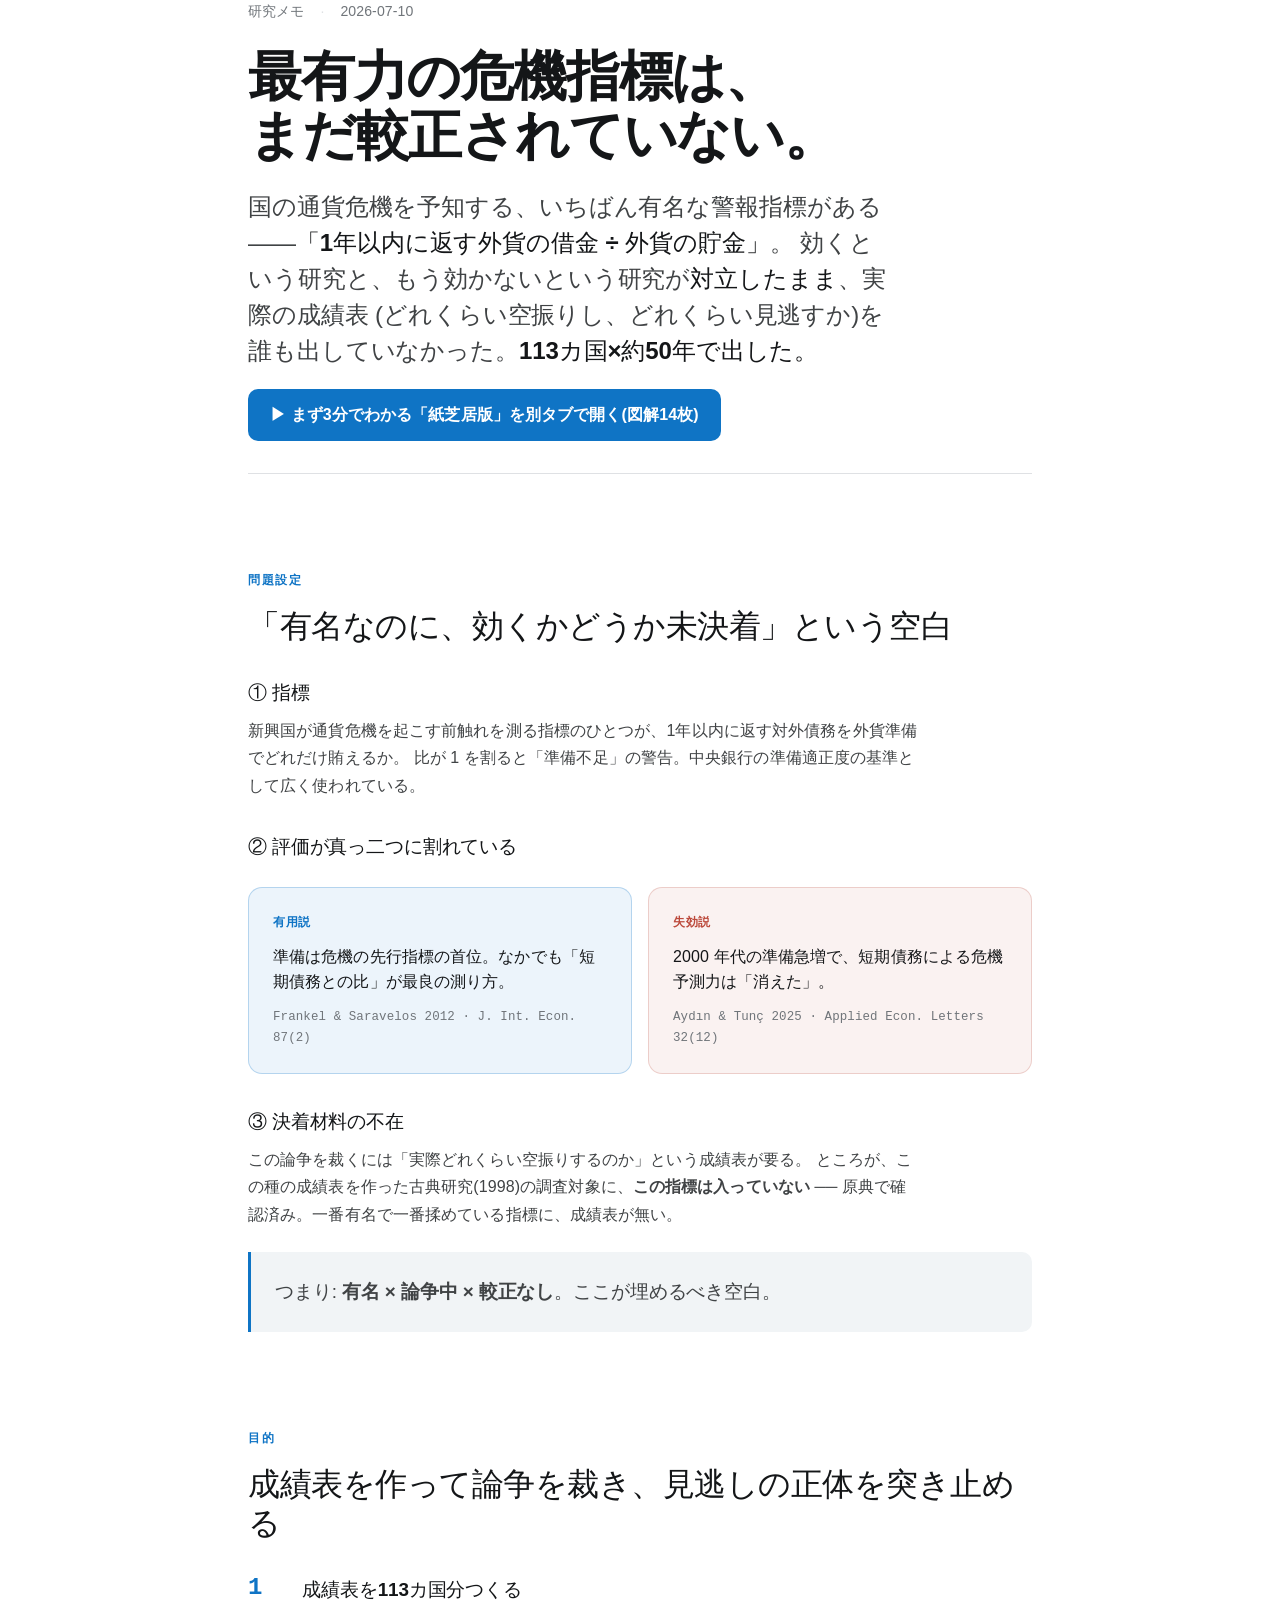
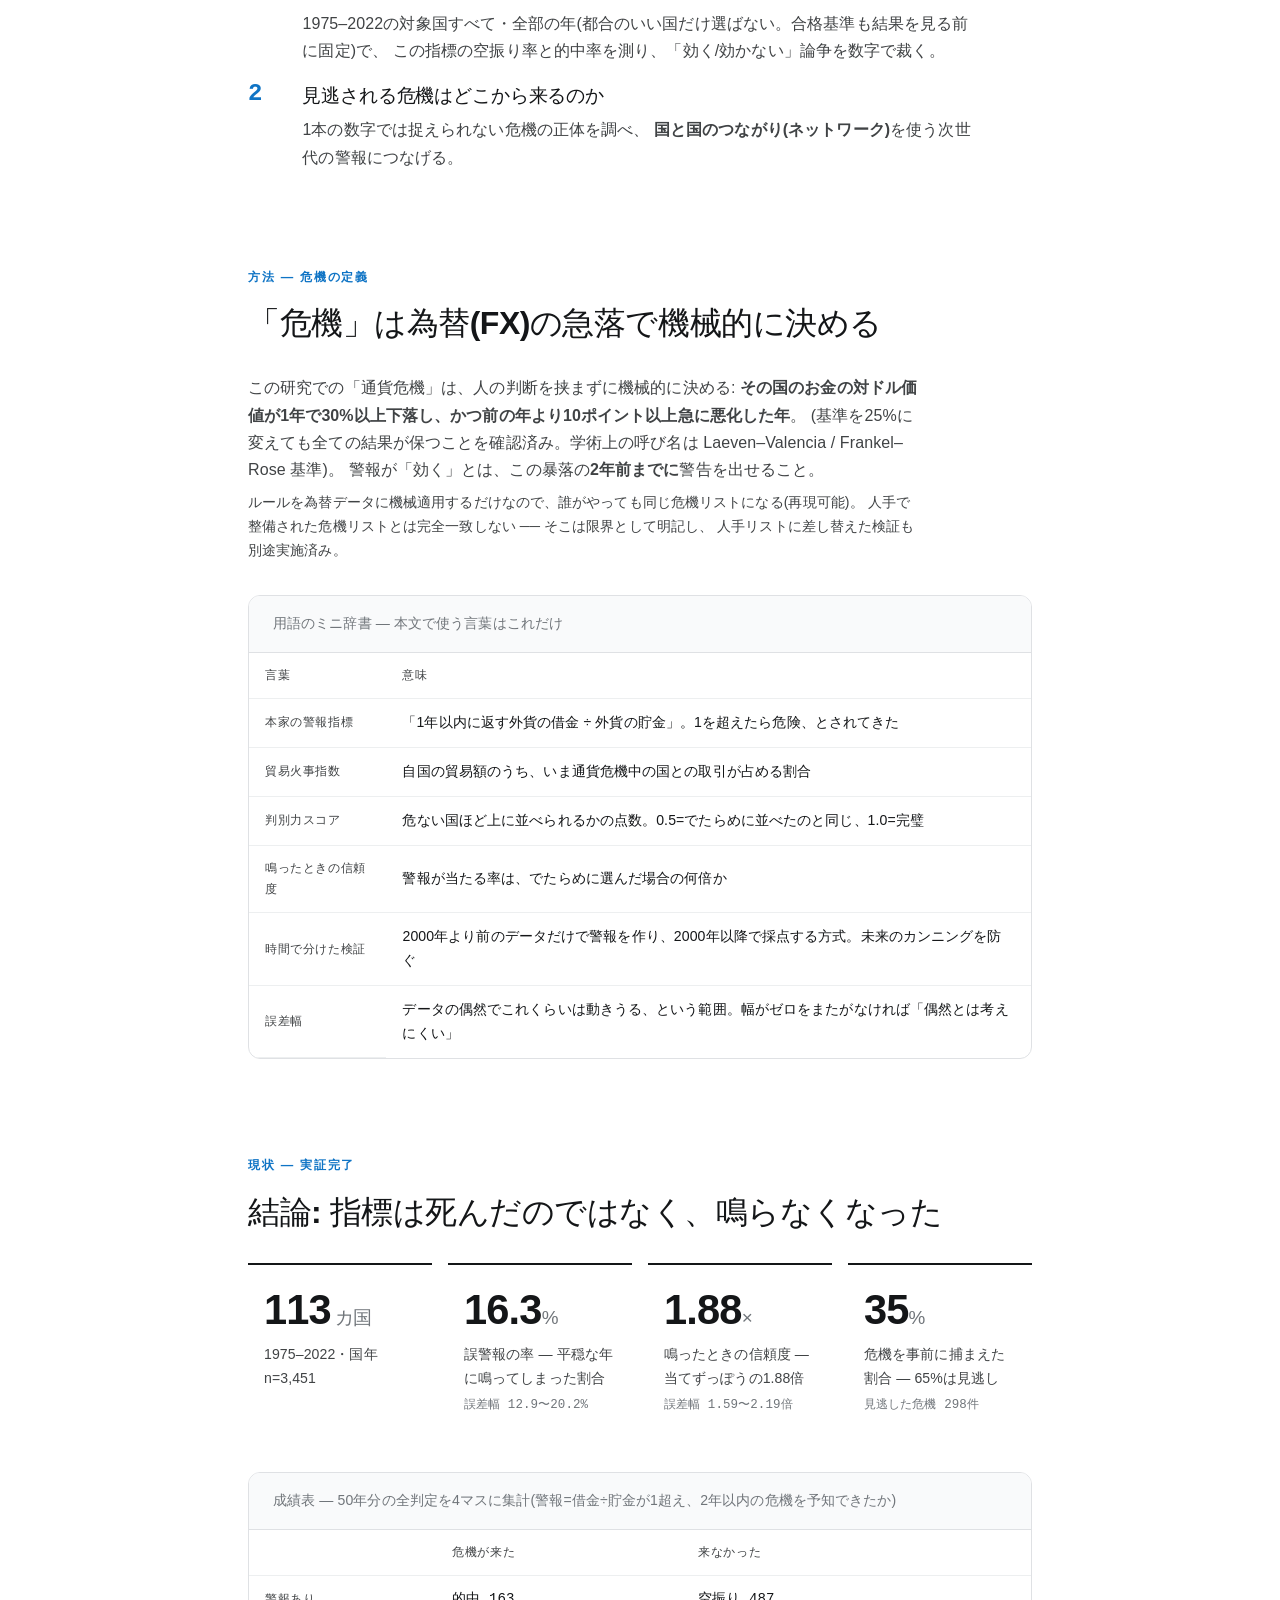
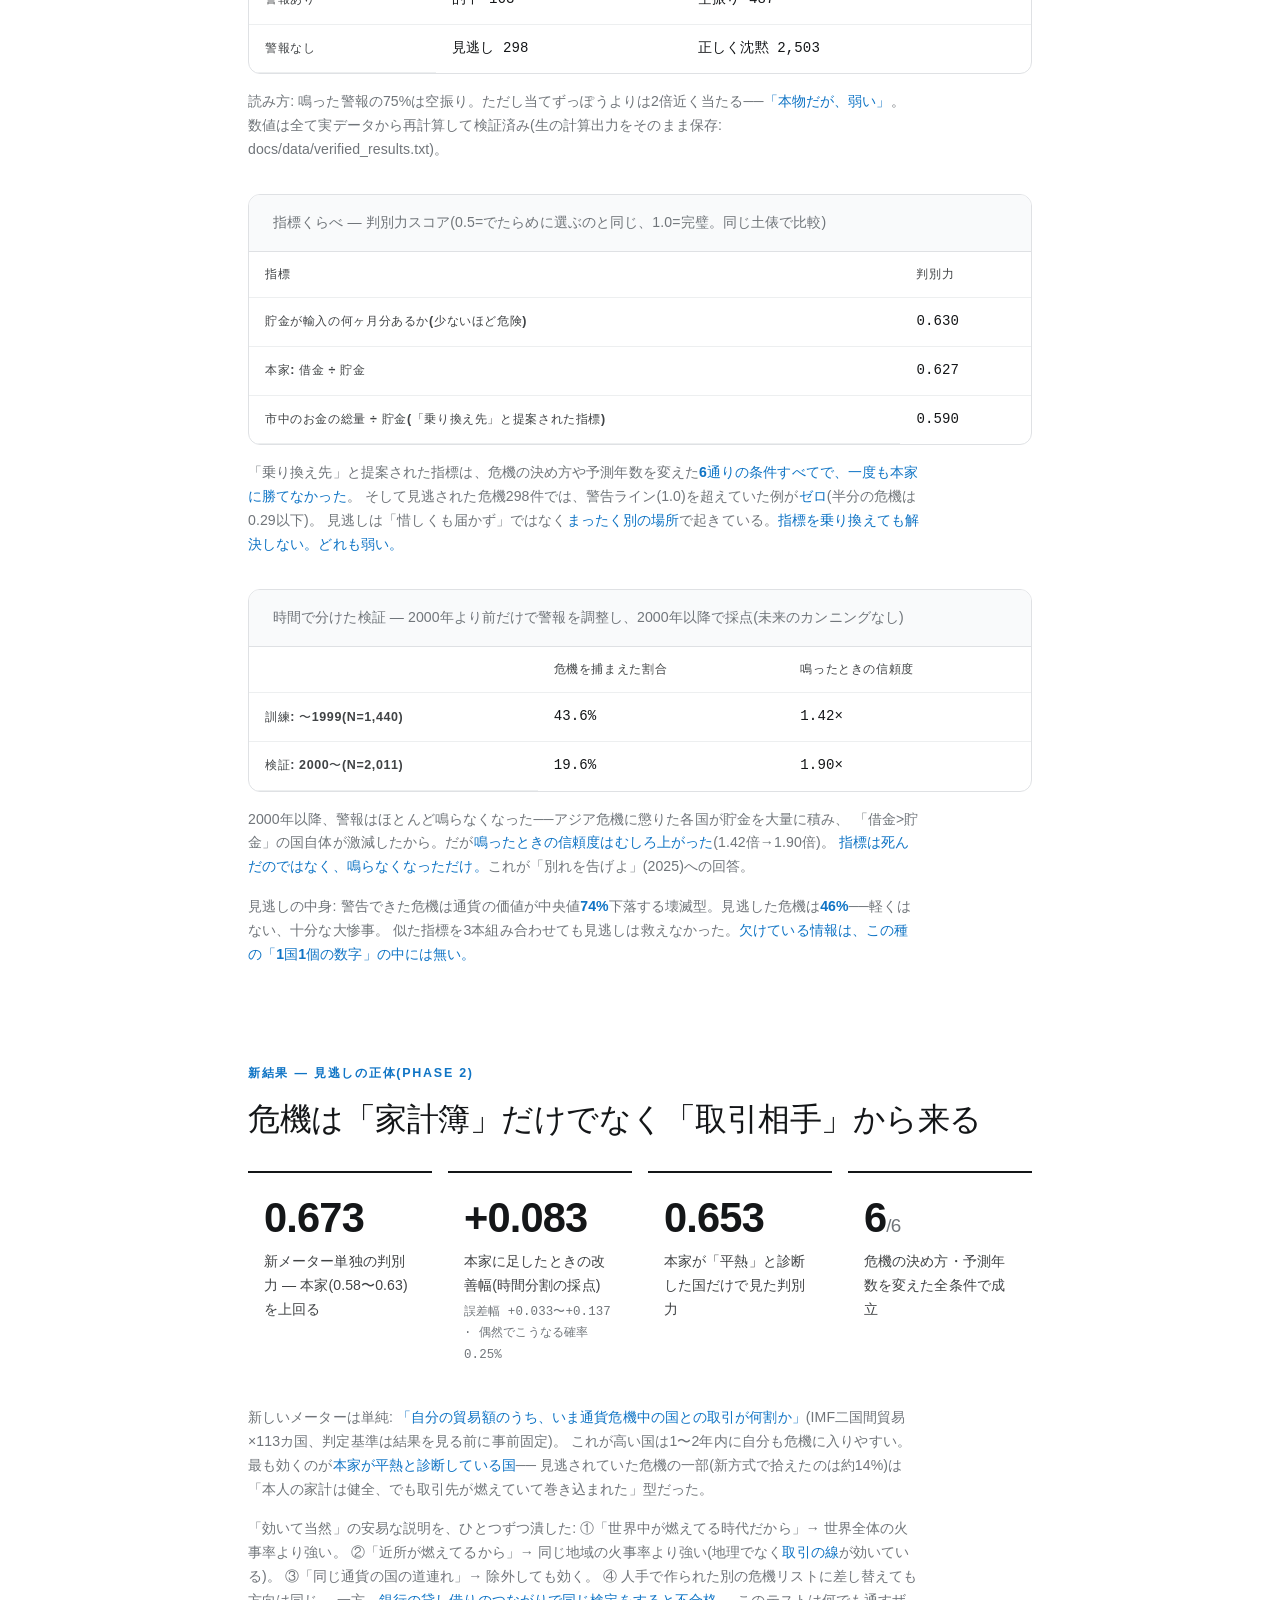
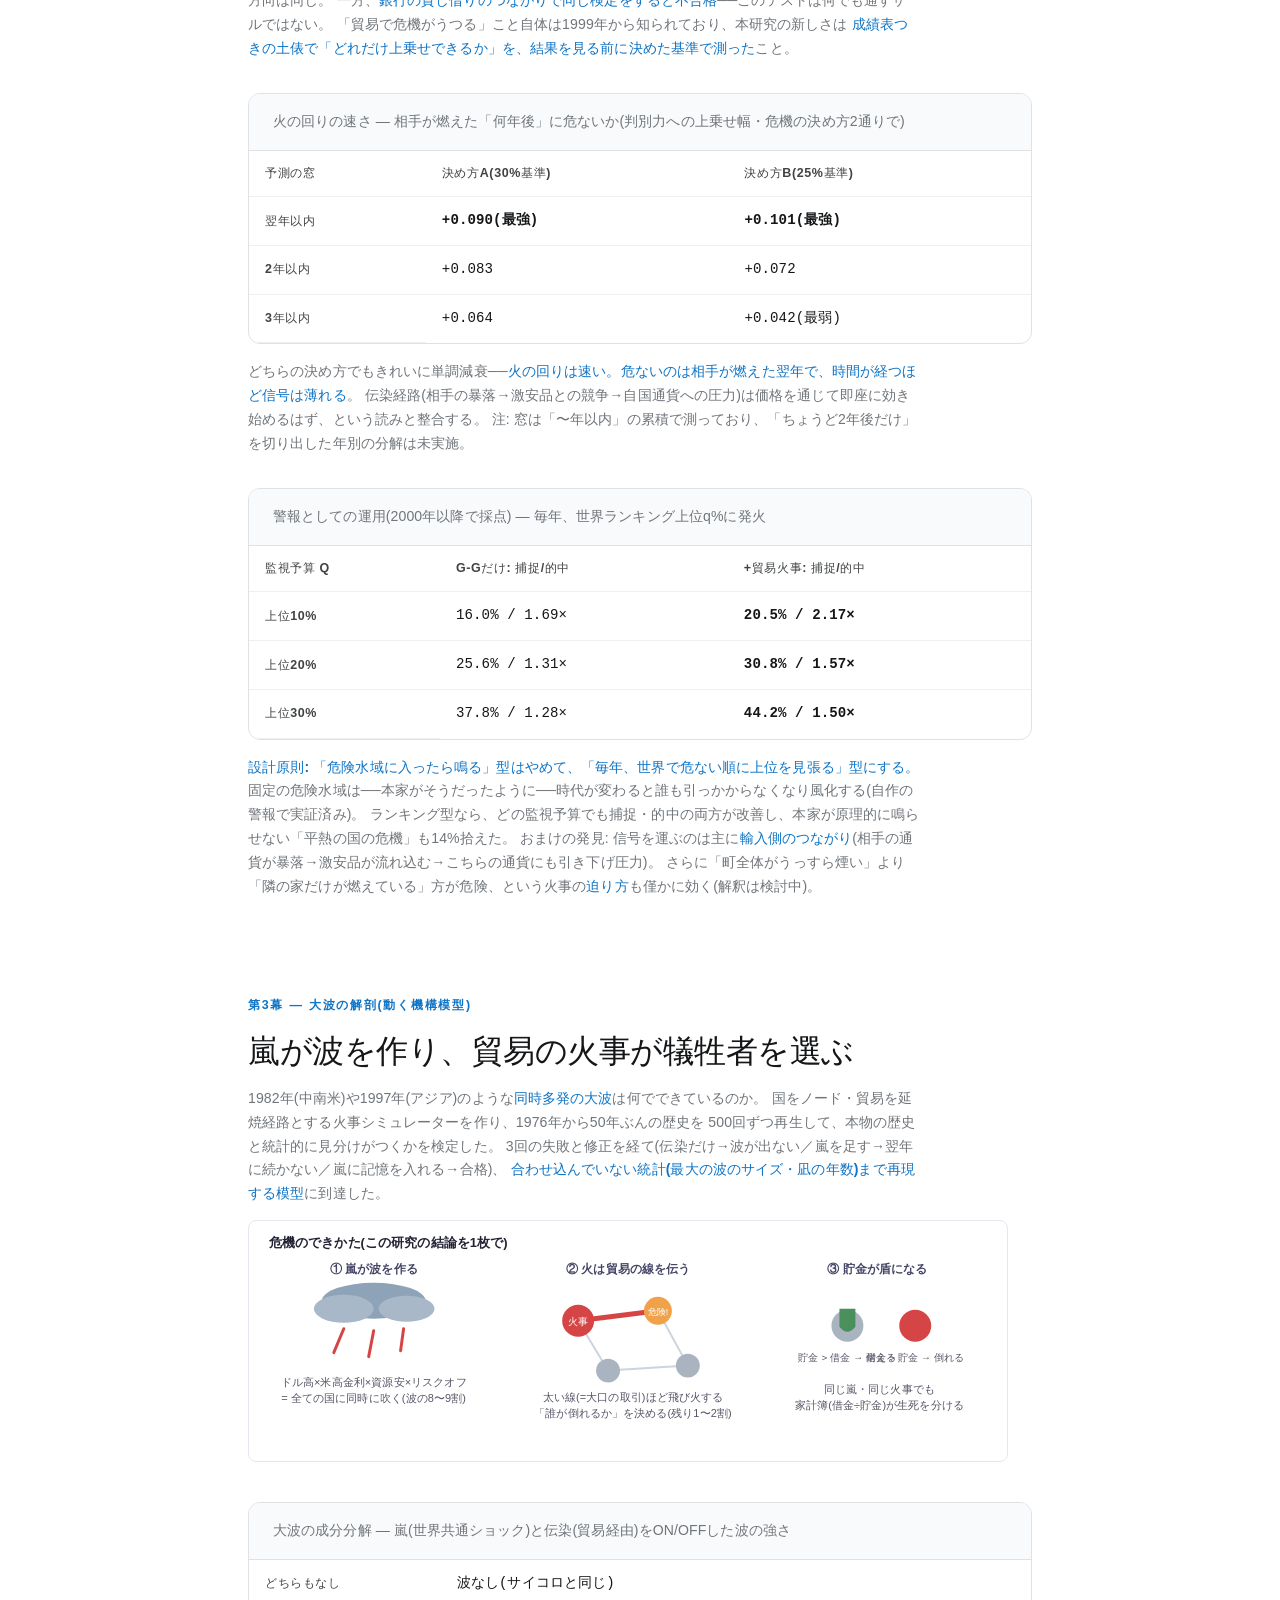
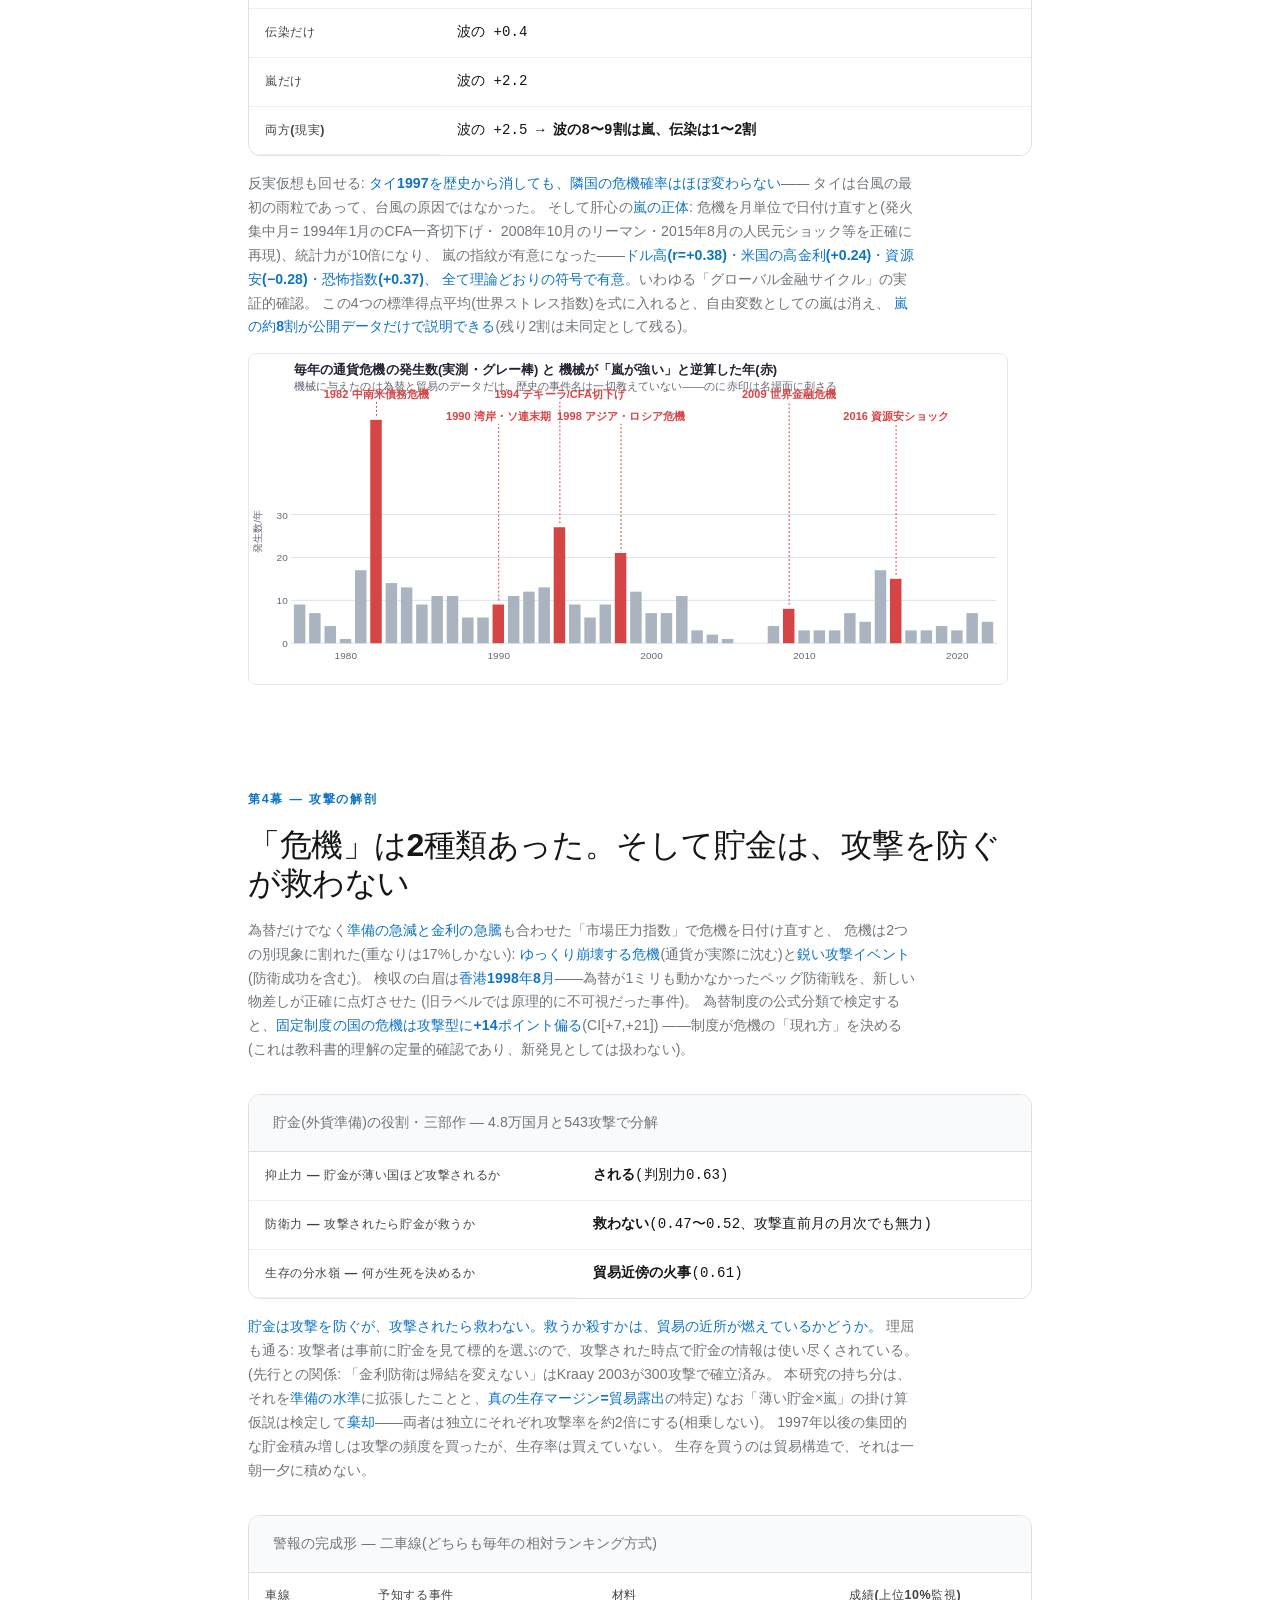
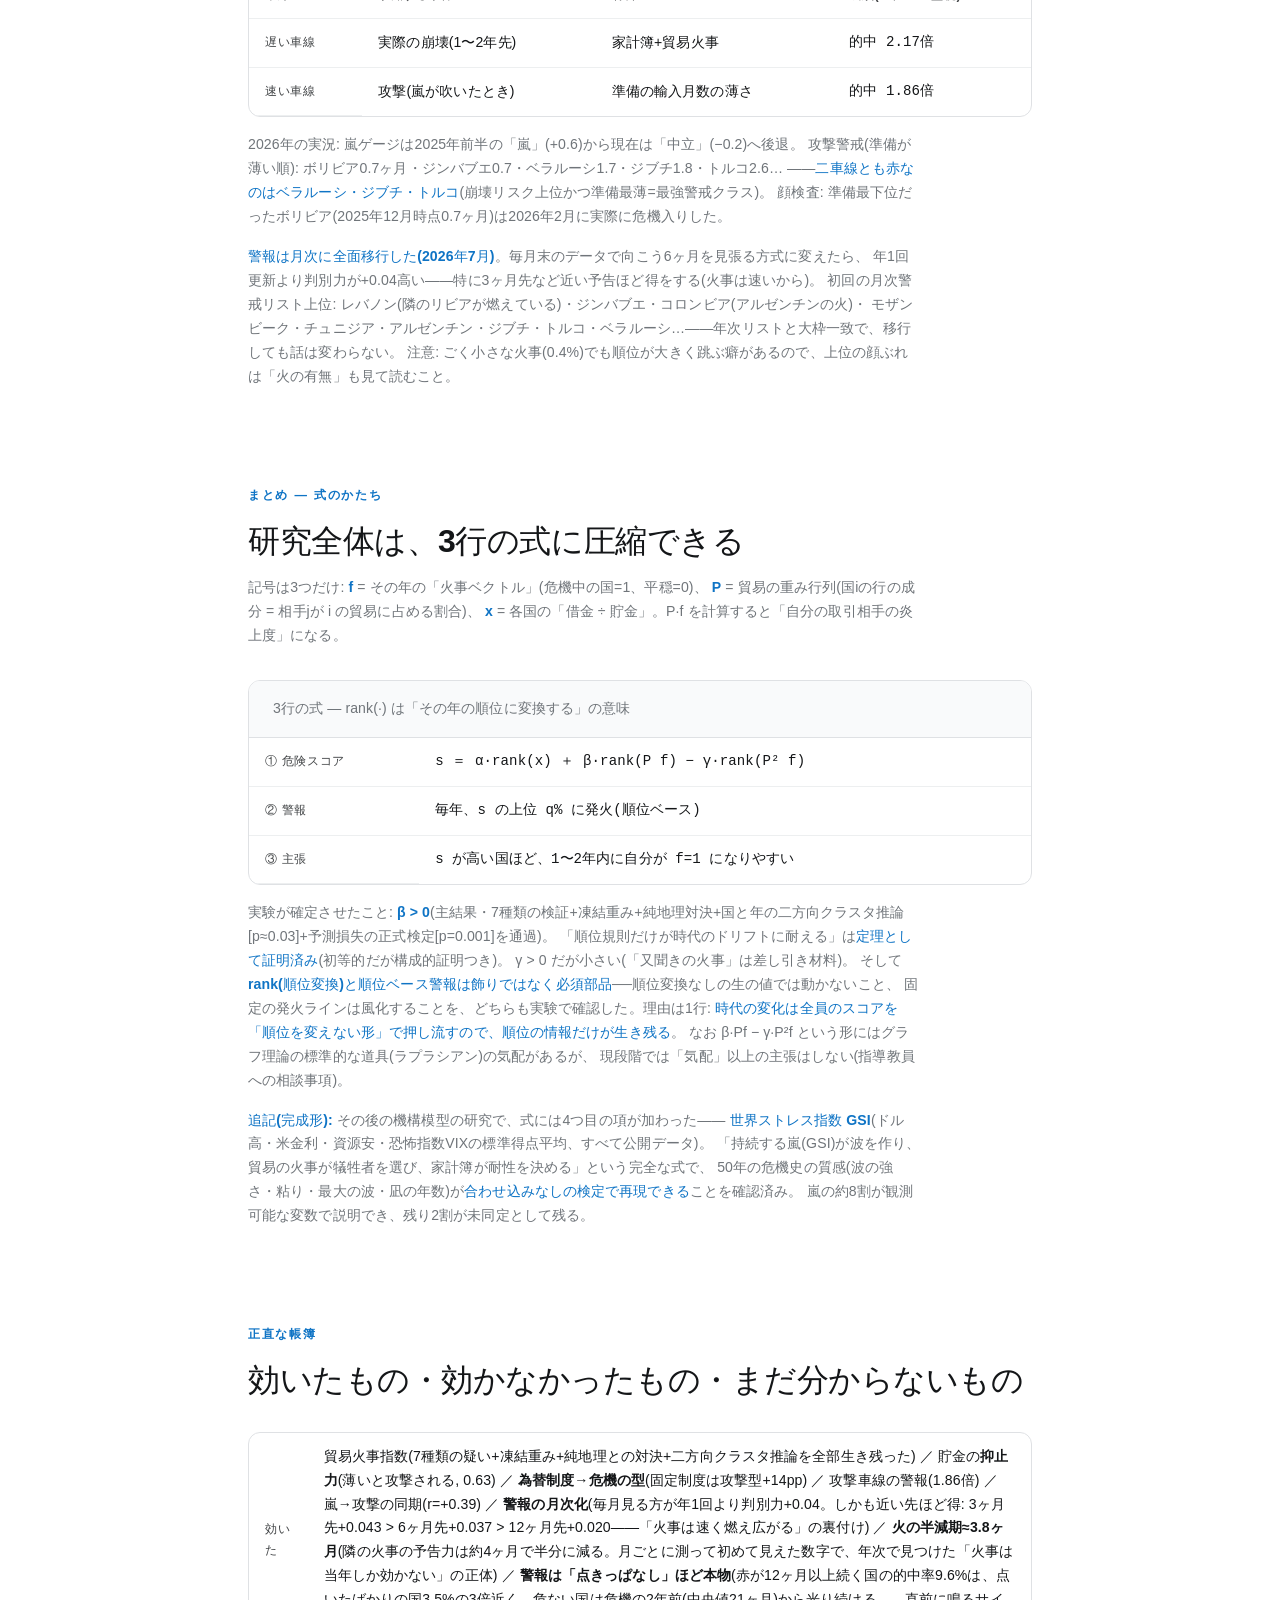
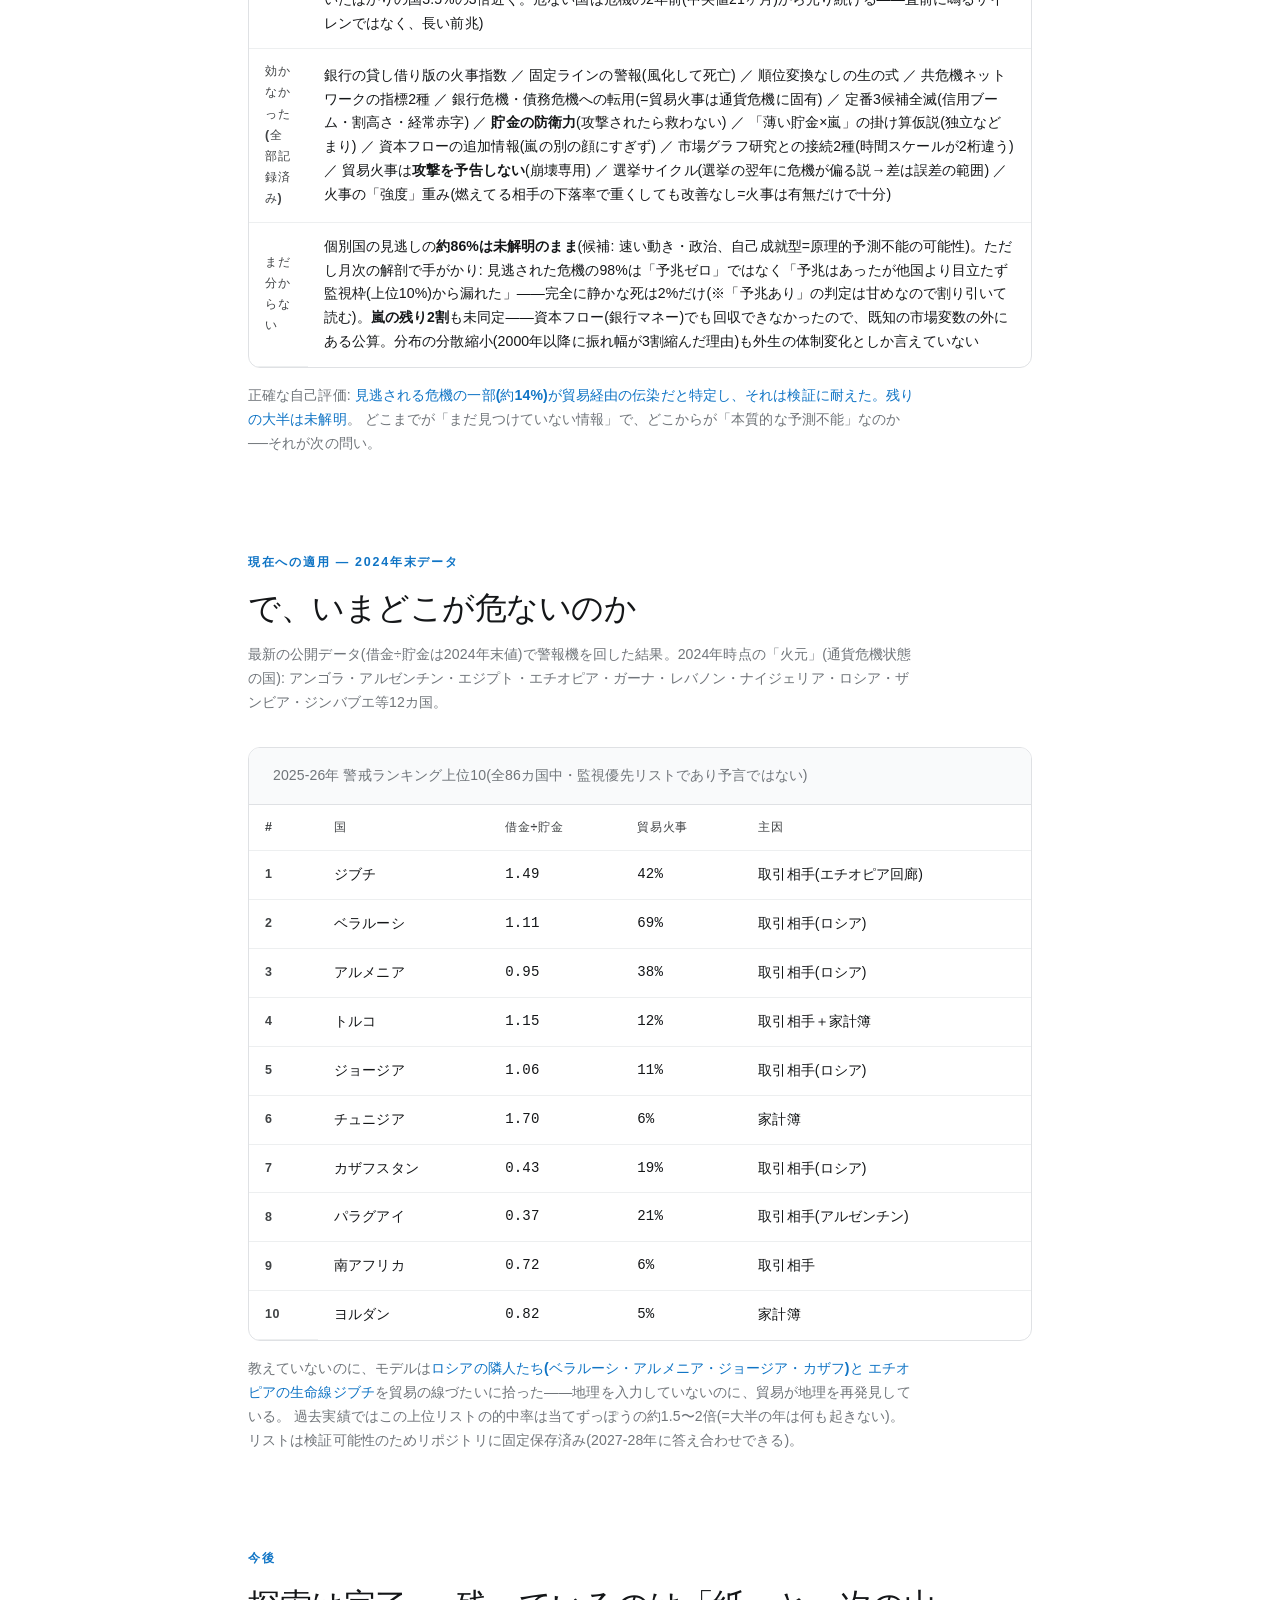
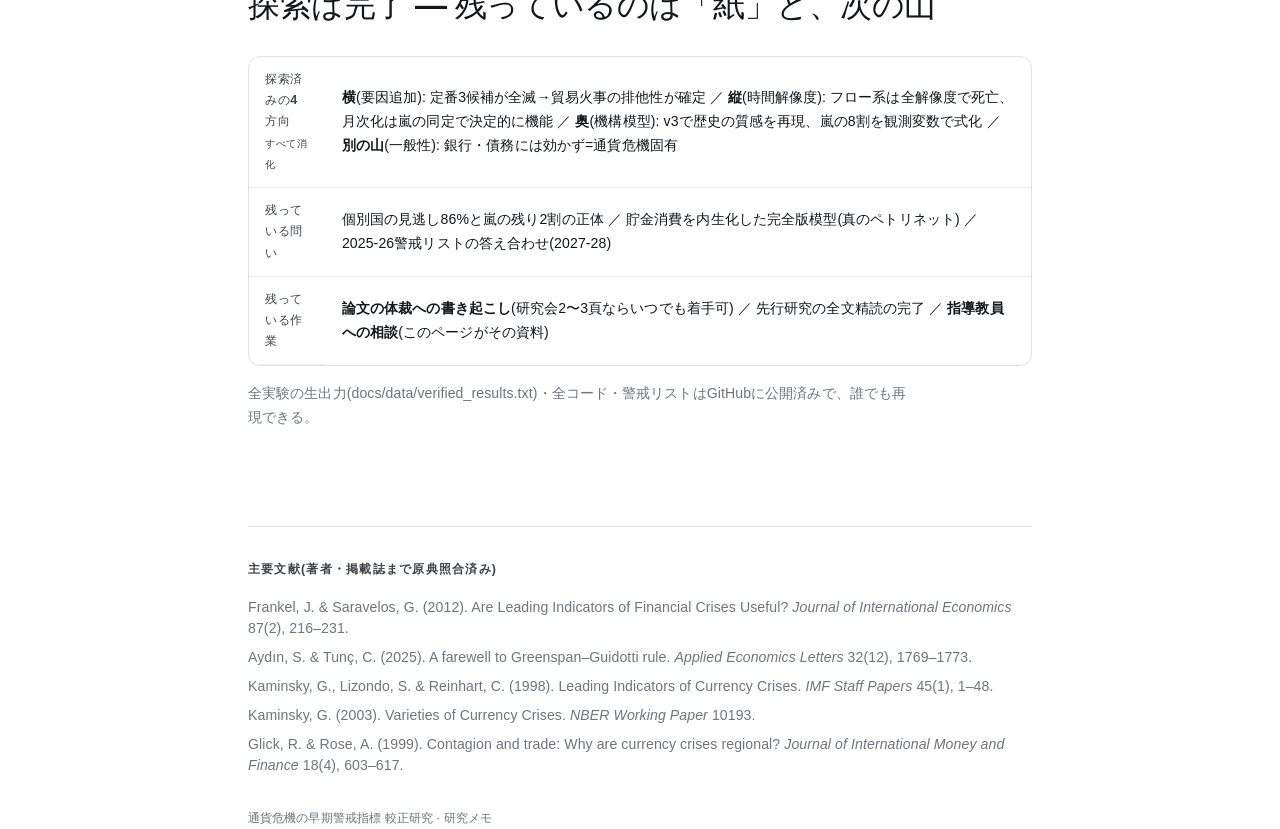
==== advisor_brief.html @ cea47fba "feat: リード中央値21ヶ月+新規vs慢性は逆符号で確定(慢性9.6%vs新規3.5%) — 警報は長い前兆" ====
<!DOCTYPE html>
<!-- Hallmark · macrostructure: Stat-Led · tone: austere-academic · anchor hue: cool (Apple blue 250) · custom theme (CLAUDE.md C) -->
<!-- Hallmark · pre-emit critique: P5 H5 E4 S5 R5 V4 -->
<html lang="ja">
<head>
<meta charset="utf-8">
<meta name="viewport" content="width=device-width, initial-scale=1">
<title>研究メモ — 通貨危機EWSの較正</title>
<style>
:root{
  --color-paper: oklch(1.0 0 0);
  --color-paper-2: oklch(0.984 0.002 250);
  --color-paper-3: oklch(0.965 0.004 250);
  --color-ink: oklch(0.20 0.005 250);
  --color-ink-soft: oklch(0.38 0.006 250);
  --color-accent: oklch(0.55 0.15 250);
  --color-accent-soft: oklch(0.55 0.15 250 / 0.08);
  --color-warn: oklch(0.56 0.15 30);
  --color-warn-soft: oklch(0.56 0.15 30 / 0.07);
  --color-muted: oklch(0.56 0.01 250);
  --color-line: oklch(0.91 0.004 250);
  --color-line-soft: oklch(0.95 0.003 250);

  --font-sans: -apple-system, BlinkMacSystemFont, "SF Pro Display", "Helvetica Neue", "Hiragino Kaku Gothic ProN", "Noto Sans JP", Meiryo, sans-serif;
  --font-mono: "SF Mono", "JetBrains Mono", ui-monospace, "Menlo", monospace;

  --space-2: 2px; --space-4: 4px; --space-8: 8px; --space-12: 12px;
  --space-16: 16px; --space-24: 24px; --space-32: 32px; --space-48: 48px;
  --space-64: 64px; --space-96: 96px;

  --text-xs: 0.78rem; --text-sm: 0.88rem; --text-base: 1.0rem;
  --text-lg: 1.18rem; --text-xl: 1.5rem; --text-2xl: 2.0rem;
  --text-3xl: 2.6rem; --text-display: 3.4rem;

  --ease-out: cubic-bezier(0.22, 1, 0.36, 1);
  --dur: 0.6s;
  --measure: 42rem;
}

*{ box-sizing: border-box; margin: 0; padding: 0; }
html, body{ overflow-x: clip; }
html{ -webkit-text-size-adjust: 100%; }
body{
  font-family: var(--font-sans);
  font-weight: 380;
  color: var(--color-ink);
  background: var(--color-paper);
  line-height: 1.7;
  letter-spacing: 0.006em;
  -webkit-font-smoothing: antialiased;
  text-rendering: optimizeLegibility;
}

.wrap{ max-width: 52rem; margin: 0 auto; padding: 0 var(--space-24); }
main{ padding: var(--space-96) 0 var(--space-64); }
section{ margin-top: var(--space-96); }

/* ---- typographic scale ---- */
h1{
  font-size: var(--text-display);
  font-weight: 600;
  letter-spacing: -0.022em;
  line-height: 1.08;
  overflow-wrap: anywhere;
  min-width: 0;
}
h2{
  font-size: var(--text-2xl);
  font-weight: 560;
  letter-spacing: -0.015em;
  line-height: 1.2;
  overflow-wrap: anywhere;
}
h3{
  font-size: var(--text-lg);
  font-weight: 560;
  letter-spacing: -0.008em;
}
p{ max-width: var(--measure); }
strong{ font-weight: 600; }

.eyebrow{
  font-size: var(--text-xs);
  font-weight: 600;
  letter-spacing: 0.14em;
  text-transform: uppercase;
  color: var(--color-accent);
  margin-bottom: var(--space-16);
}
.section-num{
  font-family: var(--font-mono);
  font-size: var(--text-sm);
  color: var(--color-muted);
  font-weight: 500;
}

/* ---- header ---- */
.masthead{
  padding-bottom: var(--space-32);
  border-bottom: 1px solid var(--color-line);
}
.masthead .kicker{
  font-size: var(--text-sm);
  color: var(--color-muted);
  font-weight: 500;
  margin-bottom: var(--space-24);
  display: flex; flex-wrap: wrap; gap: var(--space-8) var(--space-16);
}
.masthead .kicker span{ white-space: nowrap; }
.masthead .dot{ color: var(--color-line); }
.lede{
  font-size: var(--text-xl);
  font-weight: 400;
  color: var(--color-ink-soft);
  line-height: 1.5;
  margin-top: var(--space-24);
  max-width: 40rem;
  letter-spacing: -0.004em;
}
.lede b{ color: var(--color-ink); font-weight: 560; }

/* ---- problem: opposition cards ---- */
.step{ margin-top: var(--space-32); }
.step h3{ margin-bottom: var(--space-8); }
.step p{ color: var(--color-ink-soft); }

.oppo{
  display: grid;
  grid-template-columns: repeat(2, minmax(0, 1fr));
  gap: var(--space-16);
  margin-top: var(--space-24);
}
.card{
  border: 1px solid var(--color-line);
  border-radius: 14px;
  padding: var(--space-24);
  background: var(--color-paper);
}
.card .tag{
  font-size: var(--text-xs);
  font-weight: 700;
  letter-spacing: 0.06em;
  text-transform: uppercase;
  margin-bottom: var(--space-12);
}
.card.pro{ background: var(--color-accent-soft); border-color: oklch(0.55 0.15 250 / 0.25); }
.card.pro .tag{ color: var(--color-accent); }
.card.con{ background: var(--color-warn-soft); border-color: oklch(0.56 0.15 30 / 0.22); }
.card.con .tag{ color: var(--color-warn); }
.card .claim{ font-size: var(--text-base); font-weight: 500; line-height: 1.55; }
.card .src{ font-size: var(--text-xs); color: var(--color-muted); margin-top: var(--space-12); font-family: var(--font-mono); }

.gap{
  margin-top: var(--space-24);
  padding: var(--space-24);
  border-left: 3px solid var(--color-accent);
  background: var(--color-paper-3);
  border-radius: 0 10px 10px 0;
}
.gap p{ font-size: var(--text-lg); font-weight: 460; letter-spacing: -0.006em; }

/* ---- goal ---- */
.goals{ margin-top: var(--space-32); display: grid; gap: var(--space-16); }
.goal{
  display: grid;
  grid-template-columns: 2.4rem 1fr;
  gap: var(--space-16);
  align-items: start;
}
.goal .n{
  font-family: var(--font-mono);
  font-size: var(--text-xl);
  font-weight: 600;
  color: var(--color-accent);
  line-height: 1.2;
}
.goal h3{ margin-bottom: var(--space-4); }
.goal p{ color: var(--color-ink-soft); font-size: var(--text-base); }
.note{ font-size: var(--text-sm); color: var(--color-muted); margin-top: var(--space-8); }

/* ---- stats ---- */
.stat-grid{
  display: grid;
  grid-template-columns: repeat(4, minmax(0, 1fr));
  gap: var(--space-16);
  margin-top: var(--space-32);
}
.stat{
  padding: var(--space-24) var(--space-16);
  border-top: 2px solid var(--color-ink);
}
.stat .v{
  font-size: var(--text-3xl);
  font-weight: 600;
  letter-spacing: -0.02em;
  line-height: 1;
  font-variant-numeric: tabular-nums;
}
.stat .v small{ font-size: var(--text-lg); font-weight: 500; color: var(--color-muted); }
.stat .l{ font-size: var(--text-sm); color: var(--color-ink-soft); margin-top: var(--space-12); }
.stat .ci{ font-size: var(--text-xs); color: var(--color-muted); margin-top: var(--space-4); font-family: var(--font-mono); }

.matrix{
  margin-top: var(--space-32);
  border: 1px solid var(--color-line);
  border-radius: 12px;
  overflow: hidden;
}
.matrix table{ width: 100%; border-collapse: collapse; font-size: var(--text-sm); }
.matrix caption{
  text-align: left; padding: var(--space-16) var(--space-24);
  font-size: var(--text-sm); color: var(--color-muted);
  background: var(--color-paper-2); border-bottom: 1px solid var(--color-line);
}
.matrix td, .matrix th{ padding: var(--space-12) var(--space-16); text-align: left; border-bottom: 1px solid var(--color-line-soft); }
.matrix th{ font-weight: 560; color: var(--color-ink-soft); font-size: var(--text-xs); text-transform: uppercase; letter-spacing: 0.05em; }
.matrix td{ font-variant-numeric: tabular-nums; }
.matrix tr:last-child td{ border-bottom: none; }
.matrix .num{ font-family: var(--font-mono); font-weight: 500; }
.verify{ font-size: var(--text-sm); color: var(--color-muted); margin-top: var(--space-16); }
.verify b{ color: var(--color-accent); font-weight: 560; }

/* ---- venue strip ---- */
.venue{
  margin-top: var(--space-32);
  display: grid;
  grid-template-columns: repeat(3, minmax(0, 1fr));
  gap: 1px;
  background: var(--color-line);
  border: 1px solid var(--color-line);
  border-radius: 12px;
  overflow: hidden;
}
.venue div{ background: var(--color-paper); padding: var(--space-24); }
.venue .k{ font-size: var(--text-xs); color: var(--color-muted); text-transform: uppercase; letter-spacing: 0.08em; margin-bottom: var(--space-8); }
.venue .val{ font-size: var(--text-base); font-weight: 560; }
.venue .val em{ font-style: normal; color: var(--color-accent); }

/* ---- ask ---- */
.ask{ margin-top: var(--space-32); display: grid; gap: var(--space-16); }
.ask .q{
  display: grid; grid-template-columns: 1.6rem 1fr; gap: var(--space-16);
  padding: var(--space-24);
  background: var(--color-paper-3);
  border-radius: 12px;
  align-items: start;
}
.ask .q .m{ color: var(--color-accent); font-size: var(--text-xl); line-height: 1.1; font-weight: 600; }
.ask .q h3{ margin-bottom: var(--space-4); }
.ask .q p{ font-size: var(--text-sm); color: var(--color-ink-soft); }

/* ---- footer / refs ---- */
footer{
  margin-top: var(--space-96);
  padding-top: var(--space-32);
  border-top: 1px solid var(--color-line);
  font-size: var(--text-sm);
  color: var(--color-muted);
}
footer h4{ font-size: var(--text-xs); text-transform: uppercase; letter-spacing: 0.1em; color: var(--color-ink-soft); margin-bottom: var(--space-16); font-weight: 600; }
footer ul{ list-style: none; display: grid; gap: var(--space-8); }
footer li{ line-height: 1.5; }
footer .fin{ margin-top: var(--space-32); font-size: var(--text-xs); }

/* ---- reveal (safe: default visible, animate only on preference) ---- */
@media (prefers-reduced-motion: no-preference){
  .reveal{ animation: fadeUp var(--dur) var(--ease-out) both; }
  section:nth-of-type(2) .reveal{ animation-delay: .04s; }
}
@keyframes fadeUp{ from{ opacity: 0; transform: translateY(12px); } to{ opacity: 1; transform: none; } }

/* ---- responsive ---- */
@media (max-width: 760px){
  :root{ --text-display: 2.3rem; --text-3xl: 1.9rem; --text-2xl: 1.6rem; }
  main{ padding: var(--space-48) 0; }
  section{ margin-top: var(--space-64); }
  .oppo{ grid-template-columns: 1fr; }
  .stat-grid{ grid-template-columns: repeat(2, minmax(0, 1fr)); }
  .venue{ grid-template-columns: 1fr; }
}
@media (max-width: 400px){
  .stat-grid{ grid-template-columns: 1fr; }
}
</style>
</head>
<body>
<main class="wrap">

  <!-- ============ MASTHEAD ============ -->
  <header class="masthead reveal">
    <div class="kicker">
      <span>研究メモ</span><span class="dot">·</span>
      <span>2026-07-10</span>
    </div>
    <h1>最有力の危機指標は、<br>まだ較正されていない。</h1>
    <p class="lede">
      国の通貨危機を予知する、いちばん有名な警報指標がある——<b>「1年以内に返す外貨の借金 ÷ 外貨の貯金」</b>。
      効くという研究と、もう効かないという研究が<b>対立したまま</b>、実際の成績表
      (どれくらい空振りし、どれくらい見逃すか)を誰も出していなかった。<b>113カ国×約50年で出した。</b>
    </p>
    <p style="margin-top:20px">
      <a href="kamishibai.html" target="_blank" rel="noopener"
         style="display:inline-block;padding:12px 22px;background:oklch(0.55 0.15 250);color:#fff;
                border-radius:10px;text-decoration:none;font-weight:600;font-size:1rem">
        ▶ まず3分でわかる「紙芝居版」を別タブで開く(図解14枚)
      </a>
    </p>
  </header>

  <!-- ============ PROBLEM ============ -->
  <section>
    <div class="eyebrow reveal">問題設定</div>
    <h2 class="reveal">「有名なのに、効くかどうか未決着」という空白</h2>

    <div class="step reveal">
      <h3>① 指標</h3>
      <p>新興国が通貨危機を起こす前触れを測る指標のひとつが、1年以内に返す対外債務を外貨準備でどれだけ賄えるか。
        比が 1 を割ると「準備不足」の警告。中央銀行の準備適正度の基準として広く使われている。</p>
    </div>

    <div class="step reveal">
      <h3>② 評価が真っ二つに割れている</h3>
      <div class="oppo">
        <div class="card pro">
          <div class="tag">有用説</div>
          <div class="claim">準備は危機の先行指標の首位。なかでも「短期債務との比」が最良の測り方。</div>
          <div class="src">Frankel &amp; Saravelos 2012 · J. Int. Econ. 87(2)</div>
        </div>
        <div class="card con">
          <div class="tag">失効説</div>
          <div class="claim">2000 年代の準備急増で、短期債務による危機予測力は「消えた」。</div>
          <div class="src">Aydın &amp; Tunç 2025 · Applied Econ. Letters 32(12)</div>
        </div>
      </div>
    </div>

    <div class="step reveal">
      <h3>③ 決着材料の不在</h3>
      <p>この論争を裁くには「実際どれくらい空振りするのか」という成績表が要る。
        ところが、この種の成績表を作った古典研究(1998)の調査対象に、<strong>この指標は入っていない</strong>
        ── 原典で確認済み。一番有名で一番揉めている指標に、成績表が無い。</p>
      <div class="gap">
        <p>つまり: <strong>有名 × 論争中 × 較正なし</strong>。ここが埋めるべき空白。</p>
      </div>
    </div>
  </section>

  <!-- ============ GOAL ============ -->
  <section>
    <div class="eyebrow reveal">目的</div>
    <h2 class="reveal">成績表を作って論争を裁き、見逃しの正体を突き止める</h2>
    <div class="goals">
      <div class="goal reveal">
        <div class="n">1</div>
        <div>
          <h3>成績表を113カ国分つくる</h3>
          <p>1975–2022の対象国すべて・全部の年(都合のいい国だけ選ばない。合格基準も結果を見る前に固定)で、
            この指標の空振り率と的中率を測り、「効く/効かない」論争を数字で裁く。</p>
        </div>
      </div>
      <div class="goal reveal">
        <div class="n">2</div>
        <div>
          <h3>見逃される危機はどこから来るのか</h3>
          <p>1本の数字では捉えられない危機の正体を調べ、
            <strong>国と国のつながり(ネットワーク)</strong>を使う次世代の警報につなげる。</p>
        </div>
      </div>
    </div>
  </section>

  <!-- ============ CRISIS DEFINITION (FX) ============ -->
  <section>
    <div class="eyebrow reveal">方法 — 危機の定義</div>
    <h2 class="reveal">「危機」は為替(FX)の急落で機械的に決める</h2>
    <div class="step reveal">
      <p>この研究での「通貨危機」は、人の判断を挟まずに機械的に決める:
        <strong>その国のお金の対ドル価値が1年で30%以上下落し、かつ前の年より10ポイント以上急に悪化した年</strong>。
        (基準を25%に変えても全ての結果が保つことを確認済み。学術上の呼び名は Laeven–Valencia / Frankel–Rose 基準)。
        警報が「効く」とは、この暴落の<strong>2年前までに</strong>警告を出せること。</p>
      <p class="note">ルールを為替データに機械適用するだけなので、誰がやっても同じ危機リストになる(再現可能)。
        人手で整備された危機リストとは完全一致しない ── そこは限界として明記し、
        人手リストに差し替えた検証も別途実施済み。</p>
    </div>

    <div class="matrix reveal">
      <table>
        <caption>用語のミニ辞書 — 本文で使う言葉はこれだけ</caption>
        <thead>
          <tr><th>言葉</th><th>意味</th></tr>
        </thead>
        <tbody>
          <tr><th>本家の警報指標</th><td>「1年以内に返す外貨の借金 ÷ 外貨の貯金」。1を超えたら危険、とされてきた</td></tr>
          <tr><th>貿易火事指数</th><td>自国の貿易額のうち、いま通貨危機中の国との取引が占める割合</td></tr>
          <tr><th>判別力スコア</th><td>危ない国ほど上に並べられるかの点数。0.5=でたらめに並べたのと同じ、1.0=完璧</td></tr>
          <tr><th>鳴ったときの信頼度</th><td>警報が当たる率は、でたらめに選んだ場合の何倍か</td></tr>
          <tr><th>時間で分けた検証</th><td>2000年より前のデータだけで警報を作り、2000年以降で採点する方式。未来のカンニングを防ぐ</td></tr>
          <tr><th>誤差幅</th><td>データの偶然でこれくらいは動きうる、という範囲。幅がゼロをまたがなければ「偶然とは考えにくい」</td></tr>
        </tbody>
      </table>
    </div>
  </section>

  <!-- ============ CURRENT RESULTS ============ -->
  <section>
    <div class="eyebrow reveal">現状 — 実証完了</div>
    <h2 class="reveal">結論: 指標は死んだのではなく、鳴らなくなった</h2>

    <div class="stat-grid">
      <div class="stat reveal">
        <div class="v">113<small> カ国</small></div>
        <div class="l">1975–2022・国年 n=3,451</div>
      </div>
      <div class="stat reveal">
        <div class="v">16.3<small>%</small></div>
        <div class="l">誤警報の率 — 平穏な年に鳴ってしまった割合</div>
        <div class="ci">誤差幅 12.9〜20.2%</div>
      </div>
      <div class="stat reveal">
        <div class="v">1.88<small>×</small></div>
        <div class="l">鳴ったときの信頼度 — 当てずっぽうの1.88倍</div>
        <div class="ci">誤差幅 1.59〜2.19倍</div>
      </div>
      <div class="stat reveal">
        <div class="v">35<small>%</small></div>
        <div class="l">危機を事前に捕まえた割合 — 65%は見逃し</div>
        <div class="ci">見逃した危機 298件</div>
      </div>
    </div>

    <div class="matrix reveal">
      <table>
        <caption>成績表 — 50年分の全判定を4マスに集計(警報=借金÷貯金が1超え、2年以内の危機を予知できたか)</caption>
        <thead>
          <tr><th></th><th>危機が来た</th><th>来なかった</th></tr>
        </thead>
        <tbody>
          <tr><th>警報あり</th><td class="num">的中 163</td><td class="num">空振り 487</td></tr>
          <tr><th>警報なし</th><td class="num">見逃し 298</td><td class="num">正しく沈黙 2,503</td></tr>
        </tbody>
      </table>
    </div>
    <p class="verify reveal">
      読み方: 鳴った警報の75%は空振り。ただし当てずっぽうよりは2倍近く当たる──<b>「本物だが、弱い」</b>。
      数値は全て実データから再計算して検証済み(生の計算出力をそのまま保存: docs/data/verified_results.txt)。
    </p>

    <div class="matrix reveal">
      <table>
        <caption>指標くらべ — 判別力スコア(0.5=でたらめに選ぶのと同じ、1.0=完璧。同じ土俵で比較)</caption>
        <thead>
          <tr><th>指標</th><th>判別力</th></tr>
        </thead>
        <tbody>
          <tr><th>貯金が輸入の何ヶ月分あるか(少ないほど危険)</th><td class="num">0.630</td></tr>
          <tr><th>本家: 借金 ÷ 貯金</th><td class="num">0.627</td></tr>
          <tr><th>市中のお金の総量 ÷ 貯金(「乗り換え先」と提案された指標)</th><td class="num">0.590</td></tr>
        </tbody>
      </table>
    </div>
    <p class="verify reveal">
      「乗り換え先」と提案された指標は、危機の決め方や予測年数を変えた<b>6通りの条件すべてで、一度も本家に勝てなかった</b>。
      そして見逃された危機298件では、警告ライン(1.0)を超えていた例が<b>ゼロ</b>(半分の危機は0.29以下)。
      見逃しは「惜しくも届かず」ではなく<b>まったく別の場所</b>で起きている。<b>指標を乗り換えても解決しない。どれも弱い。</b>
    </p>

    <div class="matrix reveal">
      <table>
        <caption>時間で分けた検証 — 2000年より前だけで警報を調整し、2000年以降で採点(未来のカンニングなし)</caption>
        <thead>
          <tr><th></th><th>危機を捕まえた割合</th><th>鳴ったときの信頼度</th></tr>
        </thead>
        <tbody>
          <tr><th>訓練: 〜1999(n=1,440)</th><td class="num">43.6%</td><td class="num">1.42×</td></tr>
          <tr><th>検証: 2000〜(n=2,011)</th><td class="num">19.6%</td><td class="num">1.90×</td></tr>
        </tbody>
      </table>
    </div>
    <p class="verify reveal">
      2000年以降、警報はほとんど鳴らなくなった──アジア危機に懲りた各国が貯金を大量に積み、
      「借金&gt;貯金」の国自体が激減したから。だが<b>鳴ったときの信頼度はむしろ上がった</b>(1.42倍→1.90倍)。
      <b>指標は死んだのではなく、鳴らなくなっただけ。</b>これが「別れを告げよ」(2025)への回答。
    </p>
    <p class="verify reveal">
      見逃しの中身: 警告できた危機は通貨の価値が中央値<b>74%</b>下落する壊滅型。見逃した危機は<b>46%</b>──軽くはない、十分な大惨事。
      似た指標を3本組み合わせても見逃しは救えなかった。<b>欠けている情報は、この種の「1国1個の数字」の中には無い。</b>
    </p>
  </section>

  <!-- ============ PHASE 2 ============ -->
  <section>
    <div class="eyebrow reveal">新結果 — 見逃しの正体(Phase 2)</div>
    <h2 class="reveal">危機は「家計簿」だけでなく「取引相手」から来る</h2>

    <div class="stat-grid">
      <div class="stat reveal">
        <div class="v">0.673</div>
        <div class="l">新メーター単独の判別力 — 本家(0.58〜0.63)を上回る</div>
      </div>
      <div class="stat reveal">
        <div class="v">+0.083</div>
        <div class="l">本家に足したときの改善幅(時間分割の採点)</div>
        <div class="ci">誤差幅 +0.033〜+0.137 · 偶然でこうなる確率0.25%</div>
      </div>
      <div class="stat reveal">
        <div class="v">0.653</div>
        <div class="l">本家が「平熱」と診断した国だけで見た判別力</div>
      </div>
      <div class="stat reveal">
        <div class="v">6<small>/6</small></div>
        <div class="l">危機の決め方・予測年数を変えた全条件で成立</div>
      </div>
    </div>

    <p class="verify reveal">
      新しいメーターは単純: <b>「自分の貿易額のうち、いま通貨危機中の国との取引が何割か」</b>(IMF二国間貿易×113カ国、判定基準は結果を見る前に事前固定)。
      これが高い国は1〜2年内に自分も危機に入りやすい。最も効くのが<b>本家が平熱と診断している国</b>──
      見逃されていた危機の一部(新方式で拾えたのは約14%)は「本人の家計は健全、でも取引先が燃えていて巻き込まれた」型だった。
    </p>
    <p class="verify reveal">
      「効いて当然」の安易な説明を、ひとつずつ潰した:
      ①「世界中が燃えてる時代だから」→ 世界全体の火事率より強い。
      ②「近所が燃えてるから」→ 同じ地域の火事率より強い(地理でなく<b>取引の線</b>が効いている)。
      ③「同じ通貨の国の道連れ」→ 除外しても効く。
      ④ 人手で作られた別の危機リストに差し替えても方向は同じ。
      一方、<b>銀行の貸し借りのつながりで同じ検定をすると不合格</b>──このテストは何でも通すザルではない。
      「貿易で危機がうつる」こと自体は1999年から知られており、本研究の新しさは
      <b>成績表つきの土俵で「どれだけ上乗せできるか」を、結果を見る前に決めた基準で測った</b>こと。
    </p>

    <div class="matrix reveal">
      <table>
        <caption>火の回りの速さ — 相手が燃えた「何年後」に危ないか(判別力への上乗せ幅・危機の決め方2通りで)</caption>
        <thead>
          <tr><th>予測の窓</th><th>決め方A(30%基準)</th><th>決め方B(25%基準)</th></tr>
        </thead>
        <tbody>
          <tr><th>翌年以内</th><td class="num"><b>+0.090(最強)</b></td><td class="num"><b>+0.101(最強)</b></td></tr>
          <tr><th>2年以内</th><td class="num">+0.083</td><td class="num">+0.072</td></tr>
          <tr><th>3年以内</th><td class="num">+0.064</td><td class="num">+0.042(最弱)</td></tr>
        </tbody>
      </table>
    </div>
    <p class="verify reveal">
      どちらの決め方でもきれいに単調減衰──<b>火の回りは速い。危ないのは相手が燃えた翌年で、時間が経つほど信号は薄れる</b>。
      伝染経路(相手の暴落→激安品との競争→自国通貨への圧力)は価格を通じて即座に効き始めるはず、という読みと整合する。
      注: 窓は「〜年以内」の累積で測っており、「ちょうど2年後だけ」を切り出した年別の分解は未実施。
    </p>

    <div class="matrix reveal">
      <table>
        <caption>警報としての運用(2000年以降で採点) — 毎年、世界ランキング上位q%に発火</caption>
        <thead>
          <tr><th>監視予算 q</th><th>G-Gだけ: 捕捉/的中</th><th>+貿易火事: 捕捉/的中</th></tr>
        </thead>
        <tbody>
          <tr><th>上位10%</th><td class="num">16.0% / 1.69×</td><td class="num"><b>20.5% / 2.17×</b></td></tr>
          <tr><th>上位20%</th><td class="num">25.6% / 1.31×</td><td class="num"><b>30.8% / 1.57×</b></td></tr>
          <tr><th>上位30%</th><td class="num">37.8% / 1.28×</td><td class="num"><b>44.2% / 1.50×</b></td></tr>
        </tbody>
      </table>
    </div>
    <p class="verify reveal">
      <b>設計原則: 「危険水域に入ったら鳴る」型はやめて、「毎年、世界で危ない順に上位を見張る」型にする。</b>
      固定の危険水域は──本家がそうだったように──時代が変わると誰も引っかからなくなり風化する(自作の警報で実証済み)。
      ランキング型なら、どの監視予算でも捕捉・的中の両方が改善し、本家が原理的に鳴らせない「平熱の国の危機」も14%拾えた。
      おまけの発見: 信号を運ぶのは主に<b>輸入側のつながり</b>(相手の通貨が暴落→激安品が流れ込む→こちらの通貨にも引き下げ圧力)。
      さらに「町全体がうっすら煙い」より「隣の家だけが燃えている」方が危険、という火事の<b>迫り方</b>も僅かに効く(解釈は検討中)。
    </p>
  </section>

  <!-- ============ PHASE 3: CASCADE ============ -->
  <section>
    <div class="eyebrow reveal">第3幕 — 大波の解剖(動く機構模型)</div>
    <h2 class="reveal">嵐が波を作り、貿易の火事が犠牲者を選ぶ</h2>
    <p class="verify reveal">
      1982年(中南米)や1997年(アジア)のような<b>同時多発の大波</b>は何でできているのか。
      国をノード・貿易を延焼経路とする火事シミュレーターを作り、1976年から50年ぶんの歴史を
      500回ずつ再生して、本物の歴史と統計的に見分けがつくかを検定した。
      3回の失敗と修正を経て(伝染だけ→波が出ない／嵐を足す→翌年に続かない／嵐に記憶を入れる→合格)、
      <b>合わせ込んでいない統計(最大の波のサイズ・凪の年数)まで再現する模型</b>に到達した。
    </p>
<div class="reveal" style="overflow-x:auto;margin:14px 0">
<svg viewBox="0 0 760 240" xmlns="http://www.w3.org/2000/svg" style="width:100%;max-width:760px;background:#fff;border:1px solid #e3e8ee;border-radius:8px">
<text x="20" y="26" font-size="13" fill="#223" font-weight="bold">危機のできかた(この研究の結論を1枚で)</text>
<!-- コマ1: 嵐 -->
<text x="125" y="52" font-size="12" fill="#446" text-anchor="middle" font-weight="bold">① 嵐が波を作る</text>
<ellipse cx="125" cy="80" rx="52" ry="18" fill="#8fa3b8"/><ellipse cx="95" cy="88" rx="30" ry="14" fill="#a9b8c8"/><ellipse cx="158" cy="88" rx="28" ry="13" fill="#a9b8c8"/>
<line x1="95" y1="108" x2="85" y2="132" stroke="#d64545" stroke-width="3" stroke-linecap="round"/>
<line x1="125" y1="110" x2="120" y2="136" stroke="#d64545" stroke-width="3" stroke-linecap="round"/>
<line x1="155" y1="108" x2="152" y2="130" stroke="#d64545" stroke-width="3" stroke-linecap="round"/>
<text x="125" y="165" font-size="11" fill="#556" text-anchor="middle">ドル高×米高金利×資源安×リスクオフ</text>
<text x="125" y="182" font-size="11" fill="#556" text-anchor="middle">= 全ての国に同時に吹く(波の8〜9割)</text>
<!-- コマ2: 貿易の線 -->
<text x="380" y="52" font-size="12" fill="#446" text-anchor="middle" font-weight="bold">② 火は貿易の線を伝う</text>
<line x1="330" y1="100" x2="410" y2="90" stroke="#d64545" stroke-width="5"/>
<line x1="330" y1="100" x2="360" y2="150" stroke="#ccd4dc" stroke-width="2"/>
<line x1="410" y1="90" x2="440" y2="145" stroke="#ccd4dc" stroke-width="2"/>
<line x1="360" y1="150" x2="440" y2="145" stroke="#ccd4dc" stroke-width="2"/>
<circle cx="330" cy="100" r="16" fill="#d64545"/><text x="330" y="104" font-size="10" fill="#fff" text-anchor="middle">火事</text>
<circle cx="410" cy="90" r="14" fill="#f0a24a"/><text x="410" y="94" font-size="9" fill="#fff" text-anchor="middle">危険!</text>
<circle cx="360" cy="150" r="12" fill="#a9b4c0"/><circle cx="440" cy="145" r="12" fill="#a9b4c0"/>
<text x="385" y="180" font-size="11" fill="#556" text-anchor="middle">太い線(=大口の取引)ほど飛び火する</text>
<text x="385" y="197" font-size="11" fill="#556" text-anchor="middle">「誰が倒れるか」を決める(残り1〜2割)</text>
<!-- コマ3: 貯金の盾 -->
<text x="630" y="52" font-size="12" fill="#446" text-anchor="middle" font-weight="bold">③ 貯金が盾になる</text>
<circle cx="600" cy="105" r="16" fill="#a9b4c0"/>
<path d="M 592 90 L 608 90 L 608 108 Q 600 118 592 108 Z" fill="#4a8f5c" transform="translate(0,-2)"/>
<text x="600" y="140" font-size="10" fill="#556" text-anchor="middle">貯金 &gt; 借金 → 耐える</text>
<circle cx="668" cy="105" r="16" fill="#d64545"/>
<text x="668" y="140" font-size="10" fill="#556" text-anchor="middle">借金 &gt; 貯金 → 倒れる</text>
<text x="632" y="172" font-size="11" fill="#556" text-anchor="middle">同じ嵐・同じ火事でも</text>
<text x="632" y="189" font-size="11" fill="#556" text-anchor="middle">家計簿(借金÷貯金)が生死を分ける</text>
</svg></div>
    <div class="matrix reveal">
      <table>
        <caption>大波の成分分解 — 嵐(世界共通ショック)と伝染(貿易経由)をON/OFFした波の強さ</caption>
        <tbody>
          <tr><th>どちらもなし</th><td class="num">波なし(サイコロと同じ)</td></tr>
          <tr><th>伝染だけ</th><td class="num">波の +0.4</td></tr>
          <tr><th>嵐だけ</th><td class="num">波の +2.2</td></tr>
          <tr><th>両方(現実)</th><td class="num">波の +2.5 → <b>波の8〜9割は嵐、伝染は1〜2割</b></td></tr>
        </tbody>
      </table>
    </div>
    <p class="verify reveal">
      反実仮想も回せる: <b>タイ1997を歴史から消しても、隣国の危機確率はほぼ変わらない</b>——
      タイは台風の最初の雨粒であって、台風の原因ではなかった。
      そして肝心の<b>嵐の正体</b>: 危機を月単位で日付け直すと(発火集中月= 1994年1月のCFA一斉切下げ・
      2008年10月のリーマン・2015年8月の人民元ショック等を正確に再現)、統計力が10倍になり、
      嵐の指紋が有意になった——<b>ドル高(r=+0.38)・米国の高金利(+0.24)・資源安(−0.28)・恐怖指数(+0.37)、
      全て理論どおりの符号で有意</b>。いわゆる「グローバル金融サイクル」の実証的確認。
      この4つの標準得点平均(世界ストレス指数)を式に入れると、自由変数としての嵐は消え、
      <b>嵐の約8割が公開データだけで説明できる</b>(残り2割は未同定として残る)。
    </p>
<div class="reveal" style="overflow-x:auto;margin:14px 0">
<svg viewBox="0 0 760 330" xmlns="http://www.w3.org/2000/svg" style="width:100%;max-width:760px;background:#fff;border:1px solid #e3e8ee;border-radius:8px">
<text x="45" y="20" font-size="13" fill="#223" font-weight="bold">毎年の通貨危機の発生数(実測・グレー棒) と 機械が「嵐が強い」と逆算した年(赤)</text>
<text x="45" y="36" font-size="11" fill="#667">機械に与えたのは為替と貿易のデータだけ。歴史の事件名は一切教えていない——のに赤印は名場面に刺さる</text>
<text x="39" y="294" font-size="10" fill="#667" text-anchor="end">0</text><line x1="42" y1="290" x2="750" y2="290" stroke="#dde3ea" stroke-width="1"/><text x="39" y="251" font-size="10" fill="#667" text-anchor="end">10</text><line x1="42" y1="247" x2="750" y2="247" stroke="#dde3ea" stroke-width="1"/><text x="39" y="208" font-size="10" fill="#667" text-anchor="end">20</text><line x1="42" y1="204" x2="750" y2="204" stroke="#dde3ea" stroke-width="1"/><text x="39" y="165" font-size="10" fill="#667" text-anchor="end">30</text><line x1="42" y1="161" x2="750" y2="161" stroke="#dde3ea" stroke-width="1"/><rect x="45.0" y="251.2" width="11.5" height="38.8" fill="#a9b4c0"/><rect x="60.3" y="259.8" width="11.5" height="30.2" fill="#a9b4c0"/><rect x="75.7" y="272.8" width="11.5" height="17.2" fill="#a9b4c0"/><rect x="91.0" y="285.7" width="11.5" height="4.3" fill="#a9b4c0"/><rect x="106.3" y="216.8" width="11.5" height="73.2" fill="#a9b4c0"/><rect x="121.6" y="66.0" width="11.5" height="224.0" fill="#d64545"/><rect x="137.0" y="229.7" width="11.5" height="60.3" fill="#a9b4c0"/><rect x="152.3" y="234.0" width="11.5" height="56.0" fill="#a9b4c0"/><rect x="167.6" y="251.2" width="11.5" height="38.8" fill="#a9b4c0"/><rect x="182.9" y="242.6" width="11.5" height="47.4" fill="#a9b4c0"/><rect x="198.3" y="242.6" width="11.5" height="47.4" fill="#a9b4c0"/><rect x="213.6" y="264.2" width="11.5" height="25.8" fill="#a9b4c0"/><rect x="228.9" y="264.2" width="11.5" height="25.8" fill="#a9b4c0"/><rect x="244.2" y="251.2" width="11.5" height="38.8" fill="#d64545"/><rect x="259.6" y="242.6" width="11.5" height="47.4" fill="#a9b4c0"/><rect x="274.9" y="238.3" width="11.5" height="51.7" fill="#a9b4c0"/><rect x="290.2" y="234.0" width="11.5" height="56.0" fill="#a9b4c0"/><rect x="305.5" y="173.7" width="11.5" height="116.3" fill="#d64545"/><rect x="320.9" y="251.2" width="11.5" height="38.8" fill="#a9b4c0"/><rect x="336.2" y="264.2" width="11.5" height="25.8" fill="#a9b4c0"/><rect x="351.5" y="251.2" width="11.5" height="38.8" fill="#a9b4c0"/><rect x="366.8" y="199.5" width="11.5" height="90.5" fill="#d64545"/><rect x="382.2" y="238.3" width="11.5" height="51.7" fill="#a9b4c0"/><rect x="397.5" y="259.8" width="11.5" height="30.2" fill="#a9b4c0"/><rect x="412.8" y="259.8" width="11.5" height="30.2" fill="#a9b4c0"/><rect x="428.2" y="242.6" width="11.5" height="47.4" fill="#a9b4c0"/><rect x="443.5" y="277.1" width="11.5" height="12.9" fill="#a9b4c0"/><rect x="458.8" y="281.4" width="11.5" height="8.6" fill="#a9b4c0"/><rect x="474.1" y="285.7" width="11.5" height="4.3" fill="#a9b4c0"/><rect x="489.5" y="290.0" width="11.5" height="0.0" fill="#a9b4c0"/><rect x="504.8" y="290.0" width="11.5" height="0.0" fill="#a9b4c0"/><rect x="520.1" y="272.8" width="11.5" height="17.2" fill="#a9b4c0"/><rect x="535.4" y="255.5" width="11.5" height="34.5" fill="#d64545"/><rect x="550.8" y="277.1" width="11.5" height="12.9" fill="#a9b4c0"/><rect x="566.1" y="277.1" width="11.5" height="12.9" fill="#a9b4c0"/><rect x="581.4" y="277.1" width="11.5" height="12.9" fill="#a9b4c0"/><rect x="596.7" y="259.8" width="11.5" height="30.2" fill="#a9b4c0"/><rect x="612.1" y="268.5" width="11.5" height="21.5" fill="#a9b4c0"/><rect x="627.4" y="216.8" width="11.5" height="73.2" fill="#a9b4c0"/><rect x="642.7" y="225.4" width="11.5" height="64.6" fill="#d64545"/><rect x="658.0" y="277.1" width="11.5" height="12.9" fill="#a9b4c0"/><rect x="673.4" y="277.1" width="11.5" height="12.9" fill="#a9b4c0"/><rect x="688.7" y="272.8" width="11.5" height="17.2" fill="#a9b4c0"/><rect x="704.0" y="277.1" width="11.5" height="12.9" fill="#a9b4c0"/><rect x="719.3" y="259.8" width="11.5" height="30.2" fill="#a9b4c0"/><rect x="734.7" y="268.5" width="11.5" height="21.5" fill="#a9b4c0"/><line x1="127.8" y1="62.0" x2="127.8" y2="48.0" stroke="#d64545" stroke-width="1" stroke-dasharray="2,2"/><text x="127.8" y="44.0" font-size="11" fill="#d64545" text-anchor="middle" font-weight="bold">1982 中南米債務危機</text><line x1="250.4" y1="247.2" x2="250.4" y2="70.0" stroke="#d64545" stroke-width="1" stroke-dasharray="2,2"/><text x="250.4" y="66.0" font-size="11" fill="#d64545" text-anchor="middle" font-weight="bold">1990 湾岸・ソ連末期</text><line x1="311.7" y1="169.7" x2="311.7" y2="48.0" stroke="#d64545" stroke-width="1" stroke-dasharray="2,2"/><text x="311.7" y="44.0" font-size="11" fill="#d64545" text-anchor="middle" font-weight="bold">1994 テキーラ/CFA切下げ</text><line x1="373.0" y1="195.5" x2="373.0" y2="70.0" stroke="#d64545" stroke-width="1" stroke-dasharray="2,2"/><text x="373.0" y="66.0" font-size="11" fill="#d64545" text-anchor="middle" font-weight="bold">1998 アジア・ロシア危機</text><line x1="541.6" y1="251.5" x2="541.6" y2="48.0" stroke="#d64545" stroke-width="1" stroke-dasharray="2,2"/><text x="541.6" y="44.0" font-size="11" fill="#d64545" text-anchor="middle" font-weight="bold">2009 世界金融危機</text><line x1="648.8" y1="221.4" x2="648.8" y2="70.0" stroke="#d64545" stroke-width="1" stroke-dasharray="2,2"/><text x="648.8" y="66.0" font-size="11" fill="#d64545" text-anchor="middle" font-weight="bold">2016 資源安ショック</text><text x="97.1" y="306" font-size="10" fill="#667" text-anchor="middle">1980</text><text x="250.4" y="306" font-size="10" fill="#667" text-anchor="middle">1990</text><text x="403.6" y="306" font-size="10" fill="#667" text-anchor="middle">2000</text><text x="556.9" y="306" font-size="10" fill="#667" text-anchor="middle">2010</text><text x="710.2" y="306" font-size="10" fill="#667" text-anchor="middle">2020</text>
<text x="12" y="178.0" font-size="10" fill="#667" transform="rotate(-90 12 178.0)" text-anchor="middle">発生数/年</text>
</svg></div>
  </section>

  <!-- ============ PHASE 4: ATTACK ANATOMY ============ -->
  <section>
    <div class="eyebrow reveal">第4幕 — 攻撃の解剖</div>
    <h2 class="reveal">「危機」は2種類あった。そして貯金は、攻撃を防ぐが救わない</h2>
    <p class="verify reveal">
      為替だけでなく<b>準備の急減と金利の急騰</b>も合わせた「市場圧力指数」で危機を日付け直すと、
      危機は2つの別現象に割れた(重なりは17%しかない):
      <b>ゆっくり崩壊する危機</b>(通貨が実際に沈む)と<b>鋭い攻撃イベント</b>(防衛成功を含む)。
      検収の白眉は<b>香港1998年8月</b>——為替が1ミリも動かなかったペッグ防衛戦を、新しい物差しが正確に点灯させた
      (旧ラベルでは原理的に不可視だった事件)。
      為替制度の公式分類で検定すると、<b>固定制度の国の危機は攻撃型に+14ポイント偏る</b>(CI[+7,+21])
      ——制度が危機の「現れ方」を決める(これは教科書的理解の定量的確認であり、新発見としては扱わない)。
    </p>
    <div class="matrix reveal">
      <table>
        <caption>貯金(外貨準備)の役割・三部作 — 4.8万国月と543攻撃で分解</caption>
        <tbody>
          <tr><th>抑止力 — 貯金が薄い国ほど攻撃されるか</th><td class="num"><b>される</b>(判別力0.63)</td></tr>
          <tr><th>防衛力 — 攻撃されたら貯金が救うか</th><td class="num"><b>救わない</b>(0.47〜0.52、攻撃直前月の月次でも無力)</td></tr>
          <tr><th>生存の分水嶺 — 何が生死を決めるか</th><td class="num"><b>貿易近傍の火事</b>(0.61)</td></tr>
        </tbody>
      </table>
    </div>
    <p class="verify reveal">
      <b>貯金は攻撃を防ぐが、攻撃されたら救わない。救うか殺すかは、貿易の近所が燃えているかどうか。</b>
      理屈も通る: 攻撃者は事前に貯金を見て標的を選ぶので、攻撃された時点で貯金の情報は使い尽くされている。
      (先行との関係: 「金利防衛は帰結を変えない」はKraay 2003が300攻撃で確立済み。
      本研究の持ち分は、それを<b>準備の水準</b>に拡張したことと、<b>真の生存マージン=貿易露出</b>の特定)
      なお「薄い貯金×嵐」の掛け算仮説は検定して<b>棄却</b>——両者は独立にそれぞれ攻撃率を約2倍にする(相乗しない)。
      1997年以後の集団的な貯金積み増しは攻撃の頻度を買ったが、生存率は買えていない。
      生存を買うのは貿易構造で、それは一朝一夕に積めない。
    </p>
    <div class="matrix reveal">
      <table>
        <caption>警報の完成形 — 二車線(どちらも毎年の相対ランキング方式)</caption>
        <thead><tr><th>車線</th><th>予知する事件</th><th>材料</th><th>成績(上位10%監視)</th></tr></thead>
        <tbody>
          <tr><th>遅い車線</th><td>実際の崩壊(1〜2年先)</td><td>家計簿+貿易火事</td><td class="num">的中 2.17倍</td></tr>
          <tr><th>速い車線</th><td>攻撃(嵐が吹いたとき)</td><td>準備の輸入月数の薄さ</td><td class="num">的中 1.86倍</td></tr>
        </tbody>
      </table>
    </div>
    <p class="verify reveal">
      2026年の実況: 嵐ゲージは2025年前半の「嵐」(+0.6)から現在は「中立」(−0.2)へ後退。
      攻撃警戒(準備が薄い順): ボリビア0.7ヶ月・ジンバブエ0.7・ベラルーシ1.7・ジブチ1.8・トルコ2.6…
      ——<b>二車線とも赤なのはベラルーシ・ジブチ・トルコ</b>(崩壊リスク上位かつ準備最薄=最強警戒クラス)。
      顔検査: 準備最下位だったボリビア(2025年12月時点0.7ヶ月)は2026年2月に実際に危機入りした。
    </p>
    <p class="verify reveal">
      <b>警報は月次に全面移行した(2026年7月)</b>。毎月末のデータで向こう6ヶ月を見張る方式に変えたら、
      年1回更新より判別力が+0.04高い——特に3ヶ月先など近い予告ほど得をする(火事は速いから)。
      初回の月次警戒リスト上位: レバノン(隣のリビアが燃えている)・ジンバブエ・コロンビア(アルゼンチンの火)・
      モザンビーク・チュニジア・アルゼンチン・ジブチ・トルコ・ベラルーシ…——年次リストと大枠一致で、移行しても話は変わらない。
      注意: ごく小さな火事(0.4%)でも順位が大きく跳ぶ癖があるので、上位の顔ぶれは「火の有無」も見て読むこと。
    </p>
  </section>

  <!-- ============ FORMULA ============ -->
  <section>
    <div class="eyebrow reveal">まとめ — 式のかたち</div>
    <h2 class="reveal">研究全体は、3行の式に圧縮できる</h2>
    <p class="verify reveal">
      記号は3つだけ: <b>f</b> = その年の「火事ベクトル」(危機中の国=1、平穏=0)、
      <b>P</b> = 貿易の重み行列(国iの行の成分 = 相手jが i の貿易に占める割合)、
      <b>x</b> = 各国の「借金 ÷ 貯金」。P·f を計算すると「自分の取引相手の炎上度」になる。
    </p>
    <div class="matrix reveal">
      <table>
        <caption>3行の式 — rank(·) は「その年の順位に変換する」の意味</caption>
        <tbody>
          <tr><th>① 危険スコア</th><td class="num">s ＝ α·rank(x) ＋ β·rank(P f) − γ·rank(P² f)</td></tr>
          <tr><th>② 警報</th><td class="num">毎年、s の上位 q% に発火(順位ベース)</td></tr>
          <tr><th>③ 主張</th><td class="num">s が高い国ほど、1〜2年内に自分が f=1 になりやすい</td></tr>
        </tbody>
      </table>
    </div>
    <p class="verify reveal">
      実験が確定させたこと: <b>β &gt; 0</b>(主結果・7種類の検証+凍結重み+純地理対決+国と年の二方向クラスタ推論[p≈0.03]+予測損失の正式検定[p=0.001]を通過)。
      「順位規則だけが時代のドリフトに耐える」は<b>定理として証明済み</b>(初等的だが構成的証明つき)。
      γ &gt; 0 だが小さい(「又聞きの火事」は差し引き材料)。
      そして <b>rank(順位変換)と順位ベース警報は飾りではなく必須部品</b>──順位変換なしの生の値では動かないこと、
      固定の発火ラインは風化することを、どちらも実験で確認した。理由は1行:
      <b>時代の変化は全員のスコアを「順位を変えない形」で押し流すので、順位の情報だけが生き残る</b>。
      なお β·Pf − γ·P²f という形にはグラフ理論の標準的な道具(ラプラシアン)の気配があるが、
      現段階では「気配」以上の主張はしない(指導教員への相談事項)。
    </p>
    <p class="verify reveal">
      <b>追記(完成形):</b> その後の機構模型の研究で、式には4つ目の項が加わった——
      <b>世界ストレス指数 GSI</b>(ドル高・米金利・資源安・恐怖指数VIXの標準得点平均、すべて公開データ)。
      「持続する嵐(GSI)が波を作り、貿易の火事が犠牲者を選び、家計簿が耐性を決める」という完全な式で、
      50年の危機史の質感(波の強さ・粘り・最大の波・凪の年数)が<b>合わせ込みなしの検定で再現できる</b>ことを確認済み。
      嵐の約8割が観測可能な変数で説明でき、残り2割が未同定として残る。
    </p>
  </section>

  <!-- ============ HONEST LEDGER ============ -->
  <section>
    <div class="eyebrow reveal">正直な帳簿</div>
    <h2 class="reveal">効いたもの・効かなかったもの・まだ分からないもの</h2>
    <div class="matrix reveal">
      <table>
        <tbody>
          <tr><th>効いた</th><td>貿易火事指数(7種類の疑い+凍結重み+純地理との対決+二方向クラスタ推論を全部生き残った) ／ 貯金の<b>抑止力</b>(薄いと攻撃される, 0.63) ／ <b>為替制度→危機の型</b>(固定制度は攻撃型+14pp) ／ 攻撃車線の警報(1.86倍) ／ 嵐→攻撃の同期(r=+0.39) ／ <b>警報の月次化</b>(毎月見る方が年1回より判別力+0.04。しかも近い先ほど得: 3ヶ月先+0.043 &gt; 6ヶ月先+0.037 &gt; 12ヶ月先+0.020——「火事は速く燃え広がる」の裏付け) ／ <b>火の半減期≈3.8ヶ月</b>(隣の火事の予告力は約4ヶ月で半分に減る。月ごとに測って初めて見えた数字で、年次で見つけた「火事は当年しか効かない」の正体) ／ <b>警報は「点きっぱなし」ほど本物</b>(赤が12ヶ月以上続く国の的中率9.6%は、点いたばかりの国3.5%の3倍近く。危ない国は危機の2年前(中央値21ヶ月)から光り続ける——直前に鳴るサイレンではなく、長い前兆)</td></tr>
          <tr><th>効かなかった<br>(全部記録済み)</th><td>銀行の貸し借り版の火事指数 ／ 固定ラインの警報(風化して死亡) ／ 順位変換なしの生の式 ／ 共危機ネットワークの指標2種 ／ 銀行危機・債務危機への転用(=貿易火事は通貨危機に固有) ／ 定番3候補全滅(信用ブーム・割高さ・経常赤字) ／ <b>貯金の防衛力</b>(攻撃されたら救わない) ／ 「薄い貯金×嵐」の掛け算仮説(独立などまり) ／ 資本フローの追加情報(嵐の別の顔にすぎず) ／ 市場グラフ研究との接続2種(時間スケールが2桁違う) ／ 貿易火事は<b>攻撃を予告しない</b>(崩壊専用) ／ 選挙サイクル(選挙の翌年に危機が偏る説→差は誤差の範囲) ／ 火事の「強度」重み(燃えてる相手の下落率で重くしても改善なし=火事は有無だけで十分)</td></tr>
          <tr><th>まだ分からない</th><td>個別国の見逃しの<b>約86%は未解明のまま</b>(候補: 速い動き・政治、自己成就型=原理的予測不能の可能性)。ただし月次の解剖で手がかり: 見逃された危機の98%は「予兆ゼロ」ではなく「予兆はあったが他国より目立たず監視枠(上位10%)から漏れた」——完全に静かな死は2%だけ(※「予兆あり」の判定は甘めなので割り引いて読む)。<b>嵐の残り2割</b>も未同定——資本フロー(銀行マネー)でも回収できなかったので、既知の市場変数の外にある公算。分布の分散縮小(2000年以降に振れ幅が3割縮んだ理由)も外生の体制変化としか言えていない</td></tr>
        </tbody>
      </table>
    </div>
    <p class="verify reveal">
      正確な自己評価: <b>見逃される危機の一部(約14%)が貿易経由の伝染だと特定し、それは検証に耐えた。残りの大半は未解明</b>。
      どこまでが「まだ見つけていない情報」で、どこからが「本質的な予測不能」なのか──それが次の問い。
    </p>
  </section>

  <!-- ============ NEXT ============ -->
  <section>
    <div class="eyebrow reveal">現在への適用 — 2024年末データ</div>
    <h2 class="reveal">で、いまどこが危ないのか</h2>
    <p class="verify reveal">
      最新の公開データ(借金÷貯金は2024年末値)で警報機を回した結果。2024年時点の「火元」(通貨危機状態の国):
      アンゴラ・アルゼンチン・エジプト・エチオピア・ガーナ・レバノン・ナイジェリア・ロシア・ザンビア・ジンバブエ等12カ国。
    </p>
    <div class="matrix reveal">
      <table>
        <caption>2025-26年 警戒ランキング上位10(全86カ国中・監視優先リストであり予言ではない)</caption>
        <thead><tr><th>#</th><th>国</th><th>借金÷貯金</th><th>貿易火事</th><th>主因</th></tr></thead>
        <tbody>
          <tr><th>1</th><td>ジブチ</td><td class="num">1.49</td><td class="num">42%</td><td>取引相手(エチオピア回廊)</td></tr>
          <tr><th>2</th><td>ベラルーシ</td><td class="num">1.11</td><td class="num">69%</td><td>取引相手(ロシア)</td></tr>
          <tr><th>3</th><td>アルメニア</td><td class="num">0.95</td><td class="num">38%</td><td>取引相手(ロシア)</td></tr>
          <tr><th>4</th><td>トルコ</td><td class="num">1.15</td><td class="num">12%</td><td>取引相手＋家計簿</td></tr>
          <tr><th>5</th><td>ジョージア</td><td class="num">1.06</td><td class="num">11%</td><td>取引相手(ロシア)</td></tr>
          <tr><th>6</th><td>チュニジア</td><td class="num">1.70</td><td class="num">6%</td><td>家計簿</td></tr>
          <tr><th>7</th><td>カザフスタン</td><td class="num">0.43</td><td class="num">19%</td><td>取引相手(ロシア)</td></tr>
          <tr><th>8</th><td>パラグアイ</td><td class="num">0.37</td><td class="num">21%</td><td>取引相手(アルゼンチン)</td></tr>
          <tr><th>9</th><td>南アフリカ</td><td class="num">0.72</td><td class="num">6%</td><td>取引相手</td></tr>
          <tr><th>10</th><td>ヨルダン</td><td class="num">0.82</td><td class="num">5%</td><td>家計簿</td></tr>
        </tbody>
      </table>
    </div>
    <p class="verify reveal">
      教えていないのに、モデルは<b>ロシアの隣人たち(ベラルーシ・アルメニア・ジョージア・カザフ)と
      エチオピアの生命線ジブチ</b>を貿易の線づたいに拾った——地理を入力していないのに、貿易が地理を再発見している。
      過去実績ではこの上位リストの的中率は当てずっぽうの約1.5〜2倍(=大半の年は何も起きない)。
      リストは検証可能性のためリポジトリに固定保存済み(2027-28年に答え合わせできる)。
    </p>
  </section>

  <!-- ============ NEXT DIRECTIONS ============ -->
  <section>
    <div class="eyebrow reveal">今後</div>
    <h2 class="reveal">探索は完了 — 残っているのは「紙」と、次の山</h2>
    <div class="matrix reveal">
      <table>
        <tbody>
          <tr>
            <th>探索済みの4方向<br><small>すべて消化</small></th>
            <td><b>横</b>(要因追加): 定番3候補が全滅→貿易火事の排他性が確定 ／ <b>縦</b>(時間解像度): フロー系は全解像度で死亡、月次化は嵐の同定で決定的に機能 ／ <b>奥</b>(機構模型): v3で歴史の質感を再現、嵐の8割を観測変数で式化 ／ <b>別の山</b>(一般性): 銀行・債務には効かず=通貨危機固有</td>
          </tr>
          <tr>
            <th>残っている問い</th>
            <td>個別国の見逃し86%と嵐の残り2割の正体 ／ 貯金消費を内生化した完全版模型(真のペトリネット) ／ 2025-26警戒リストの答え合わせ(2027-28)</td>
          </tr>
          <tr>
            <th>残っている作業</th>
            <td><b>論文の体裁への書き起こし</b>(研究会2〜3頁ならいつでも着手可) ／ 先行研究の全文精読の完了 ／ <b>指導教員への相談</b>(このページがその資料)</td>
          </tr>
        </tbody>
      </table>
    </div>
    <p class="verify reveal">
      全実験の生出力(docs/data/verified_results.txt)・全コード・警戒リストはGitHubに公開済みで、誰でも再現できる。
    </p>
  </section>

  <!-- ============ FOOTER / REFS ============ -->
  <footer class="reveal">
    <h4>主要文献(著者・掲載誌まで原典照合済み)</h4>
    <ul>
      <li>Frankel, J. &amp; Saravelos, G. (2012). Are Leading Indicators of Financial Crises Useful? <em>Journal of International Economics</em> 87(2), 216–231.</li>
      <li>Aydın, S. &amp; Tunç, C. (2025). A farewell to Greenspan–Guidotti rule. <em>Applied Economics Letters</em> 32(12), 1769–1773.</li>
      <li>Kaminsky, G., Lizondo, S. &amp; Reinhart, C. (1998). Leading Indicators of Currency Crises. <em>IMF Staff Papers</em> 45(1), 1–48.</li>
      <li>Kaminsky, G. (2003). Varieties of Currency Crises. <em>NBER Working Paper</em> 10193.</li>
      <li>Glick, R. &amp; Rose, A. (1999). Contagion and trade: Why are currency crises regional? <em>Journal of International Money and Finance</em> 18(4), 603–617.</li>
    </ul>
    <p class="fin">通貨危機の早期警戒指標 較正研究 · 研究メモ</p>
  </footer>

</main>
</body>
</html>
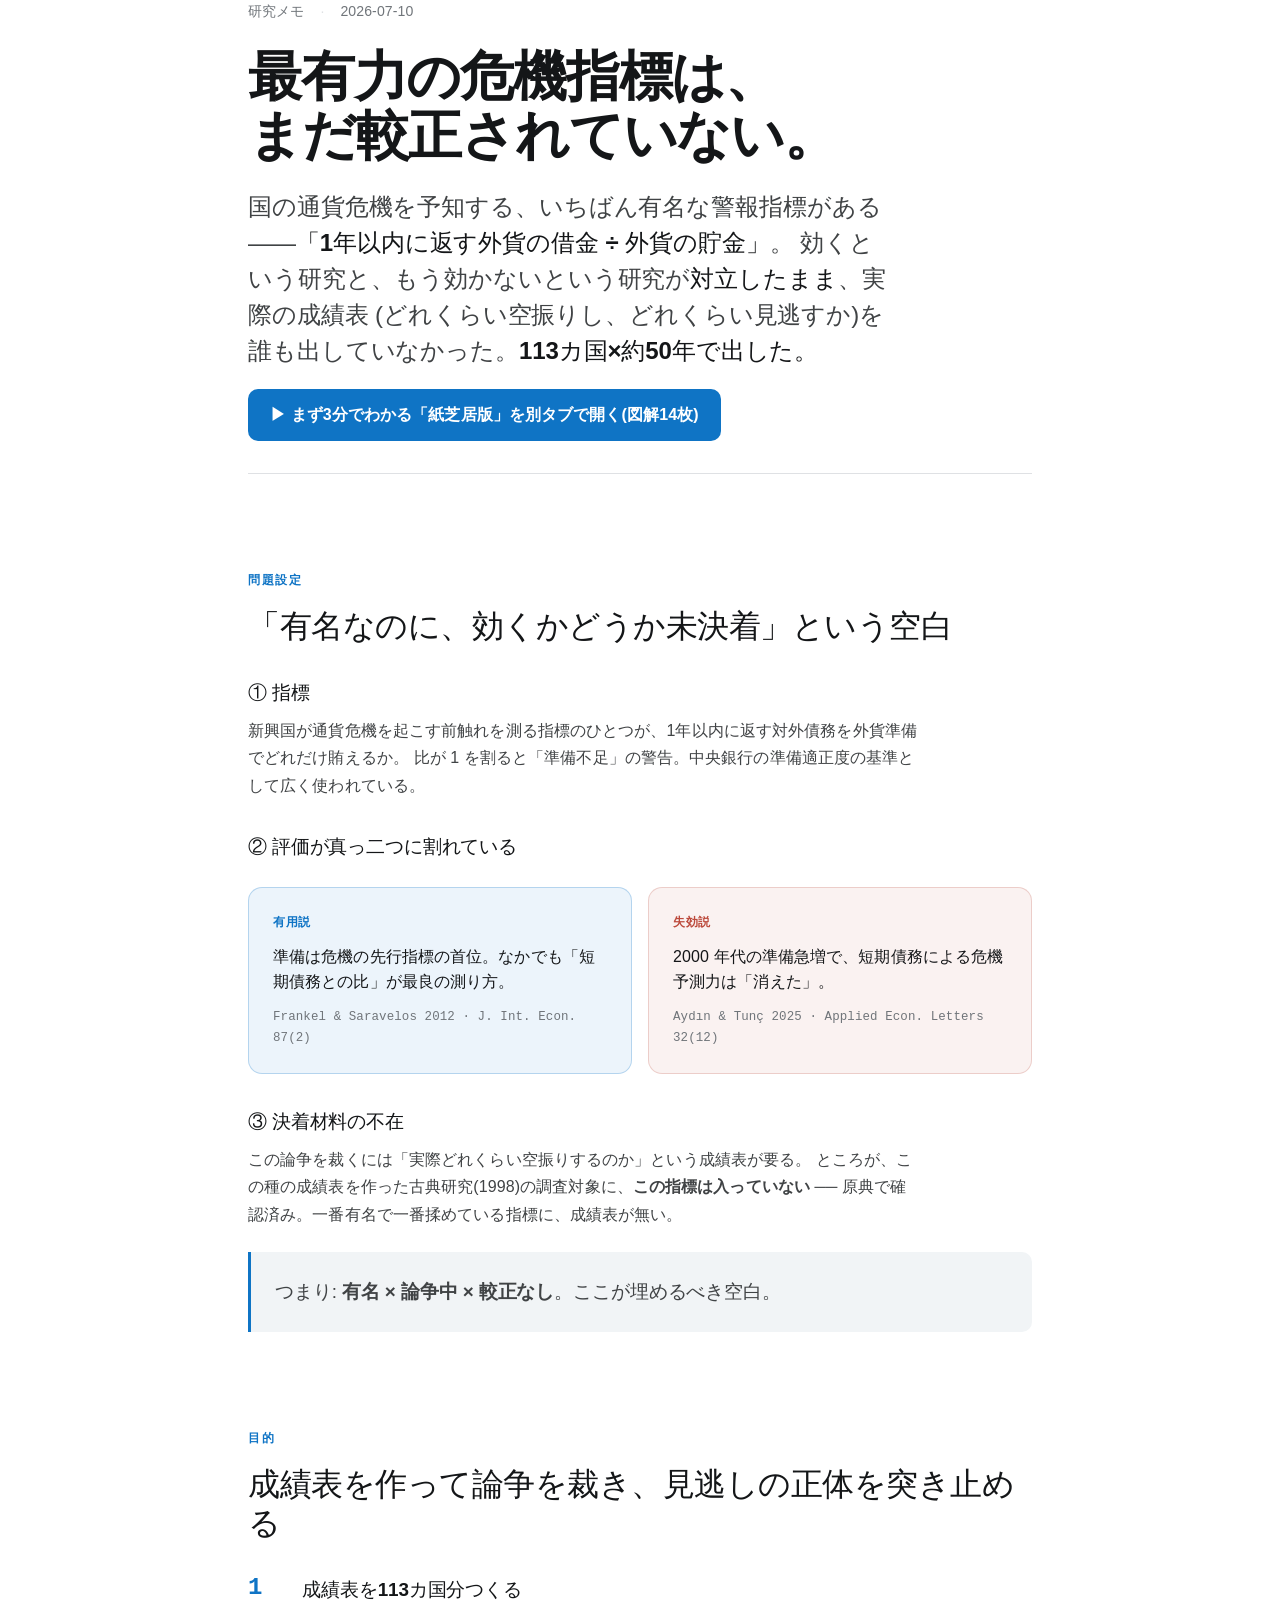
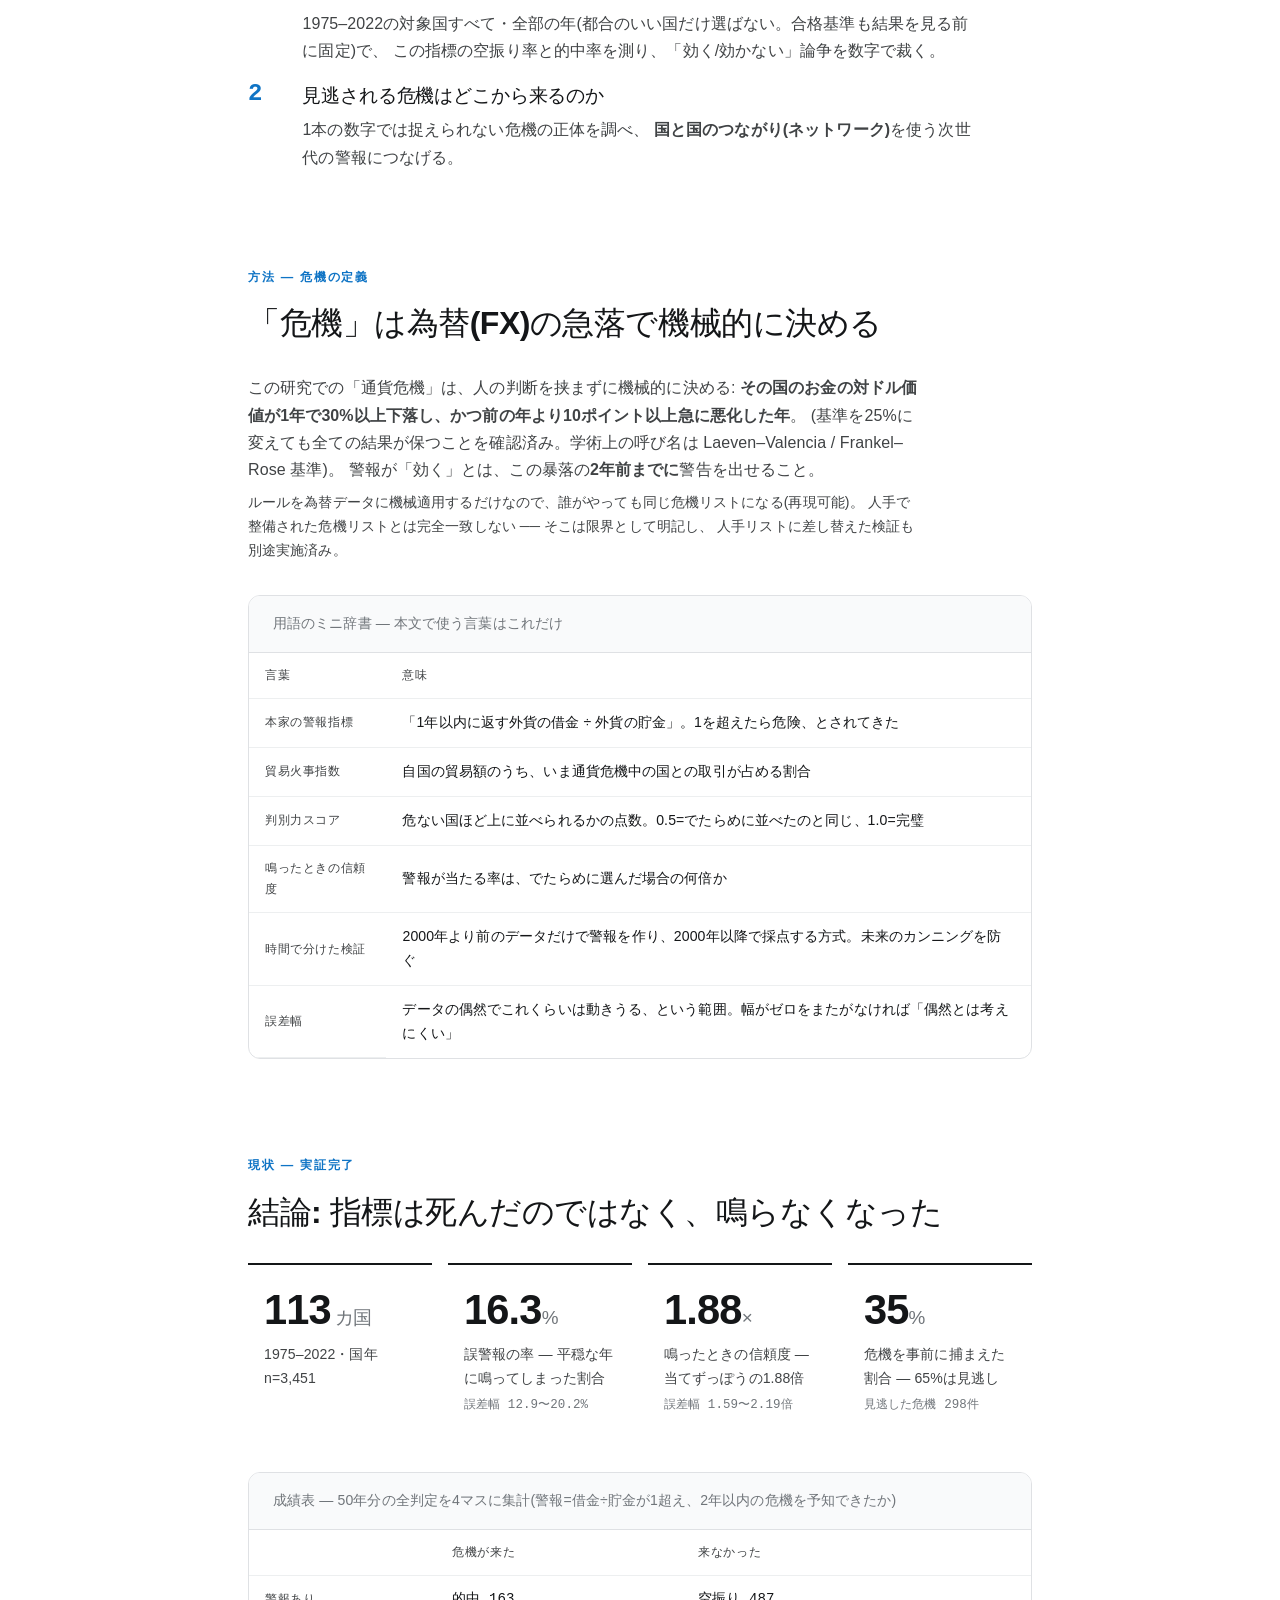
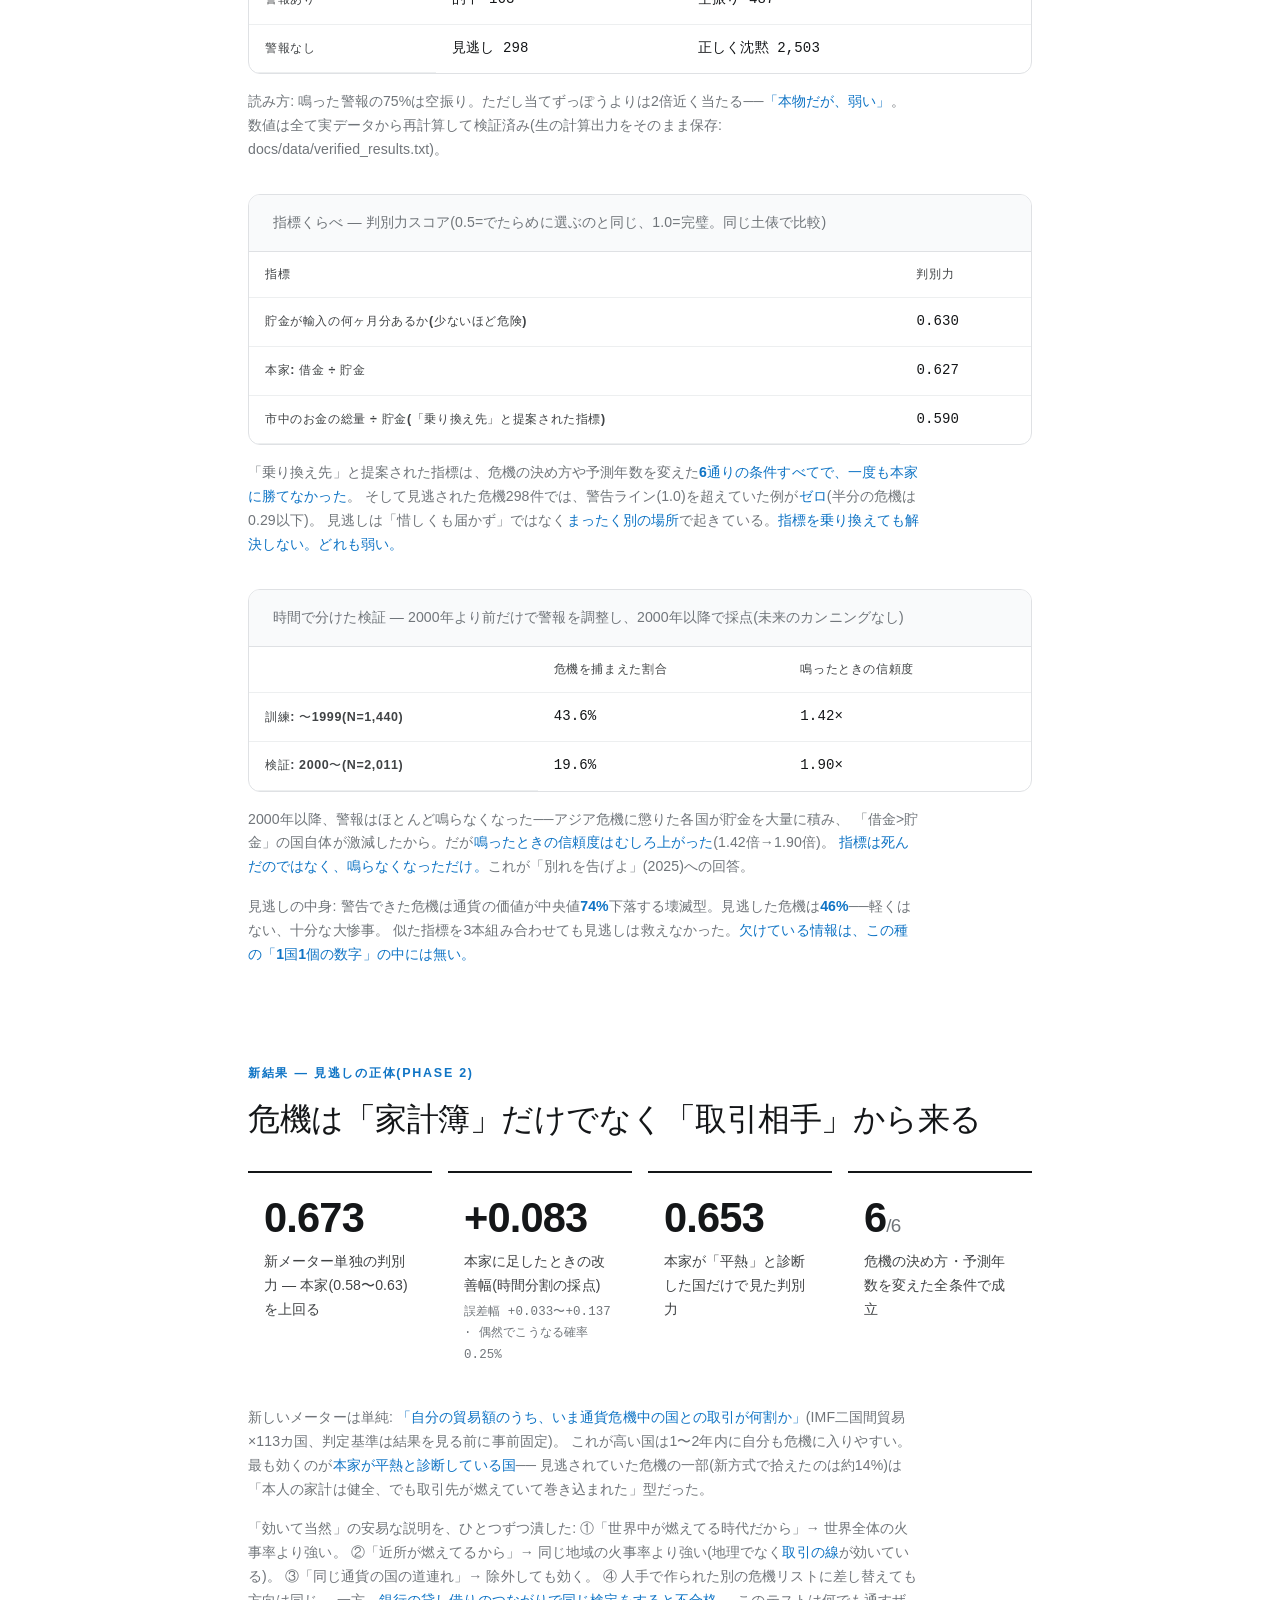
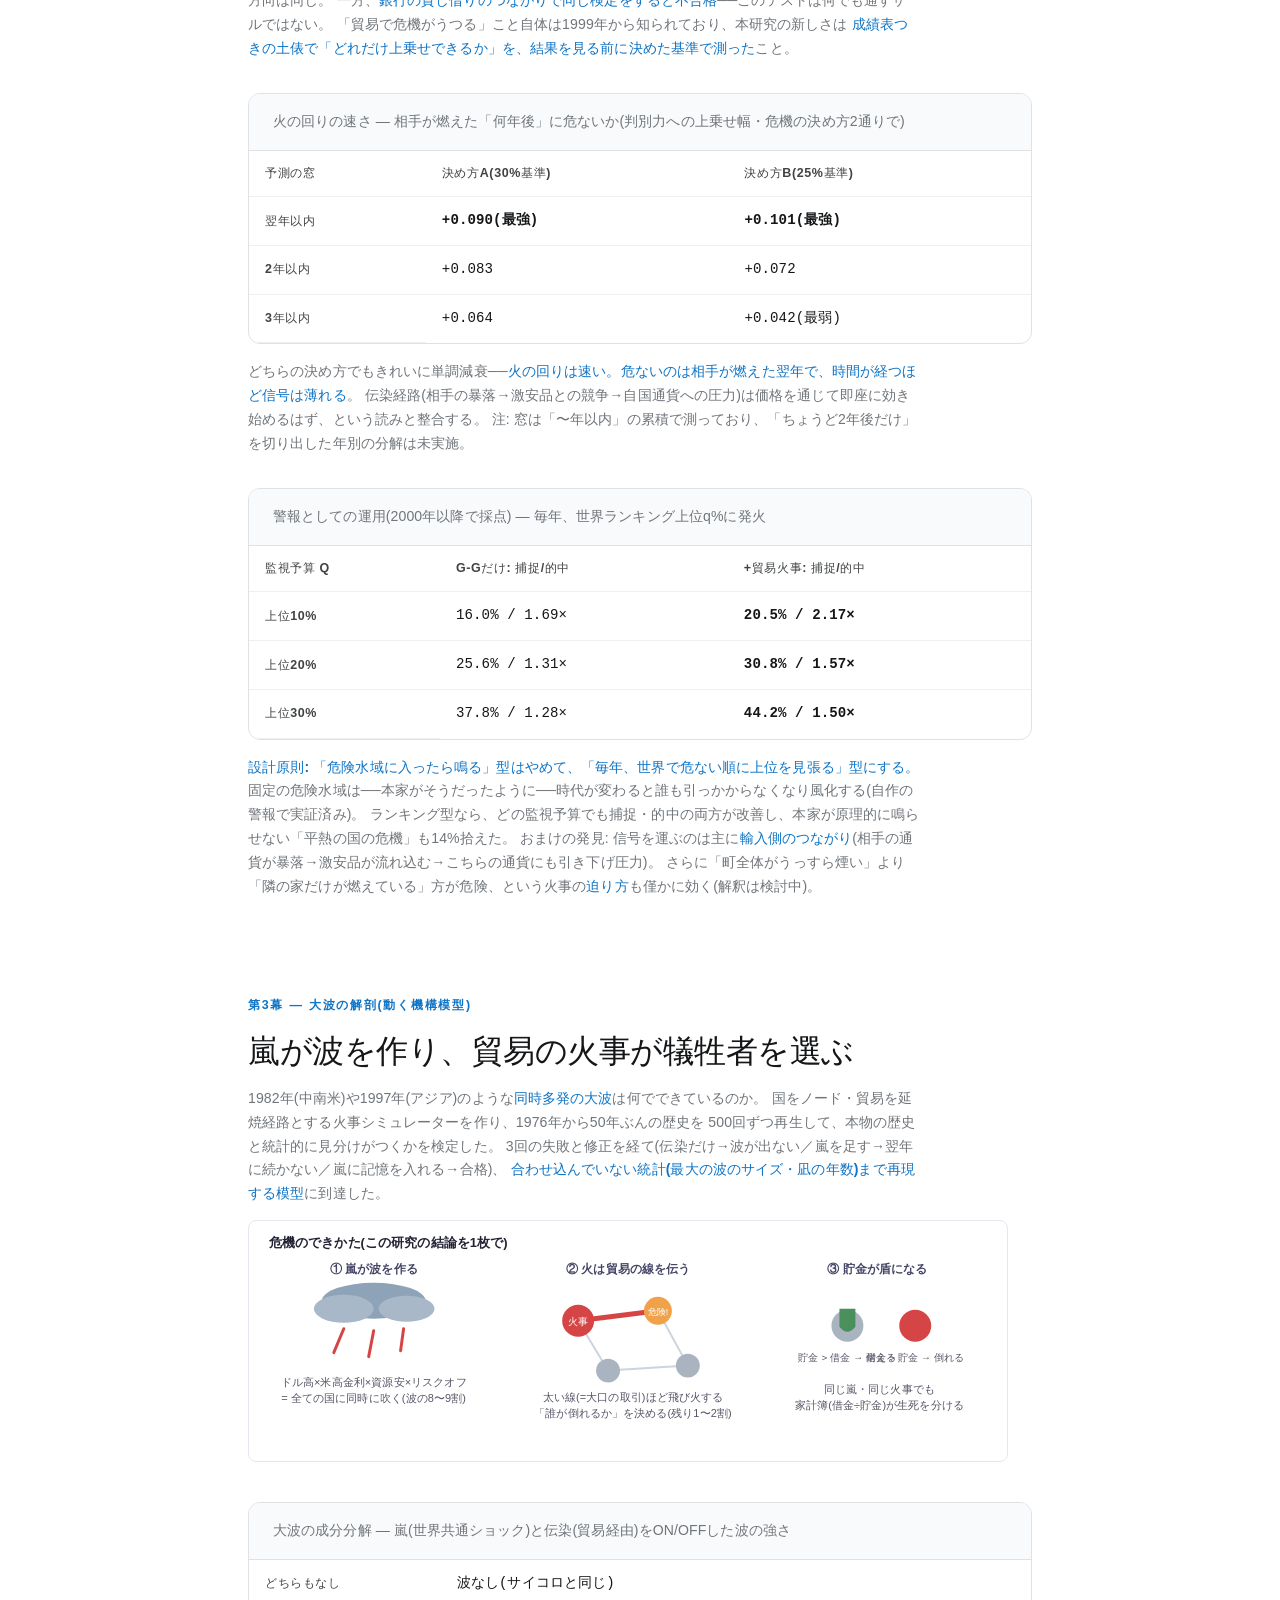
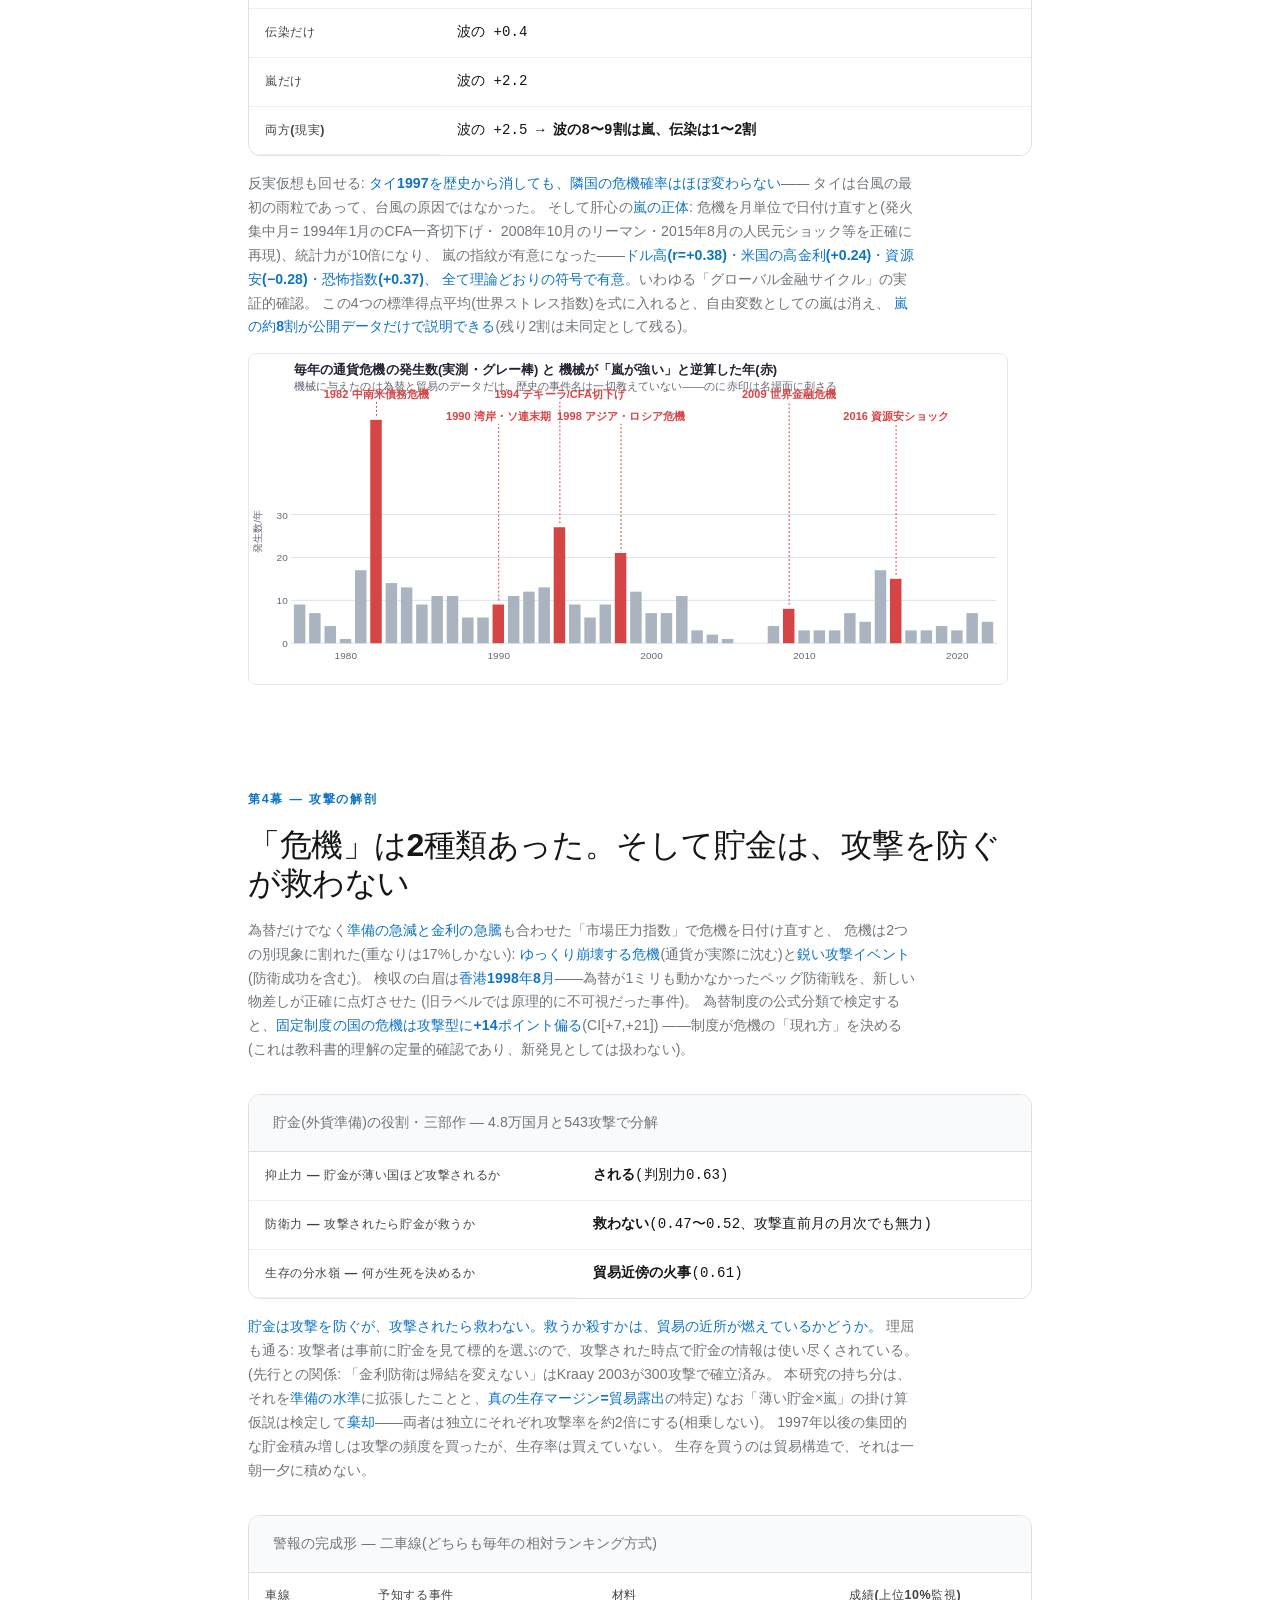
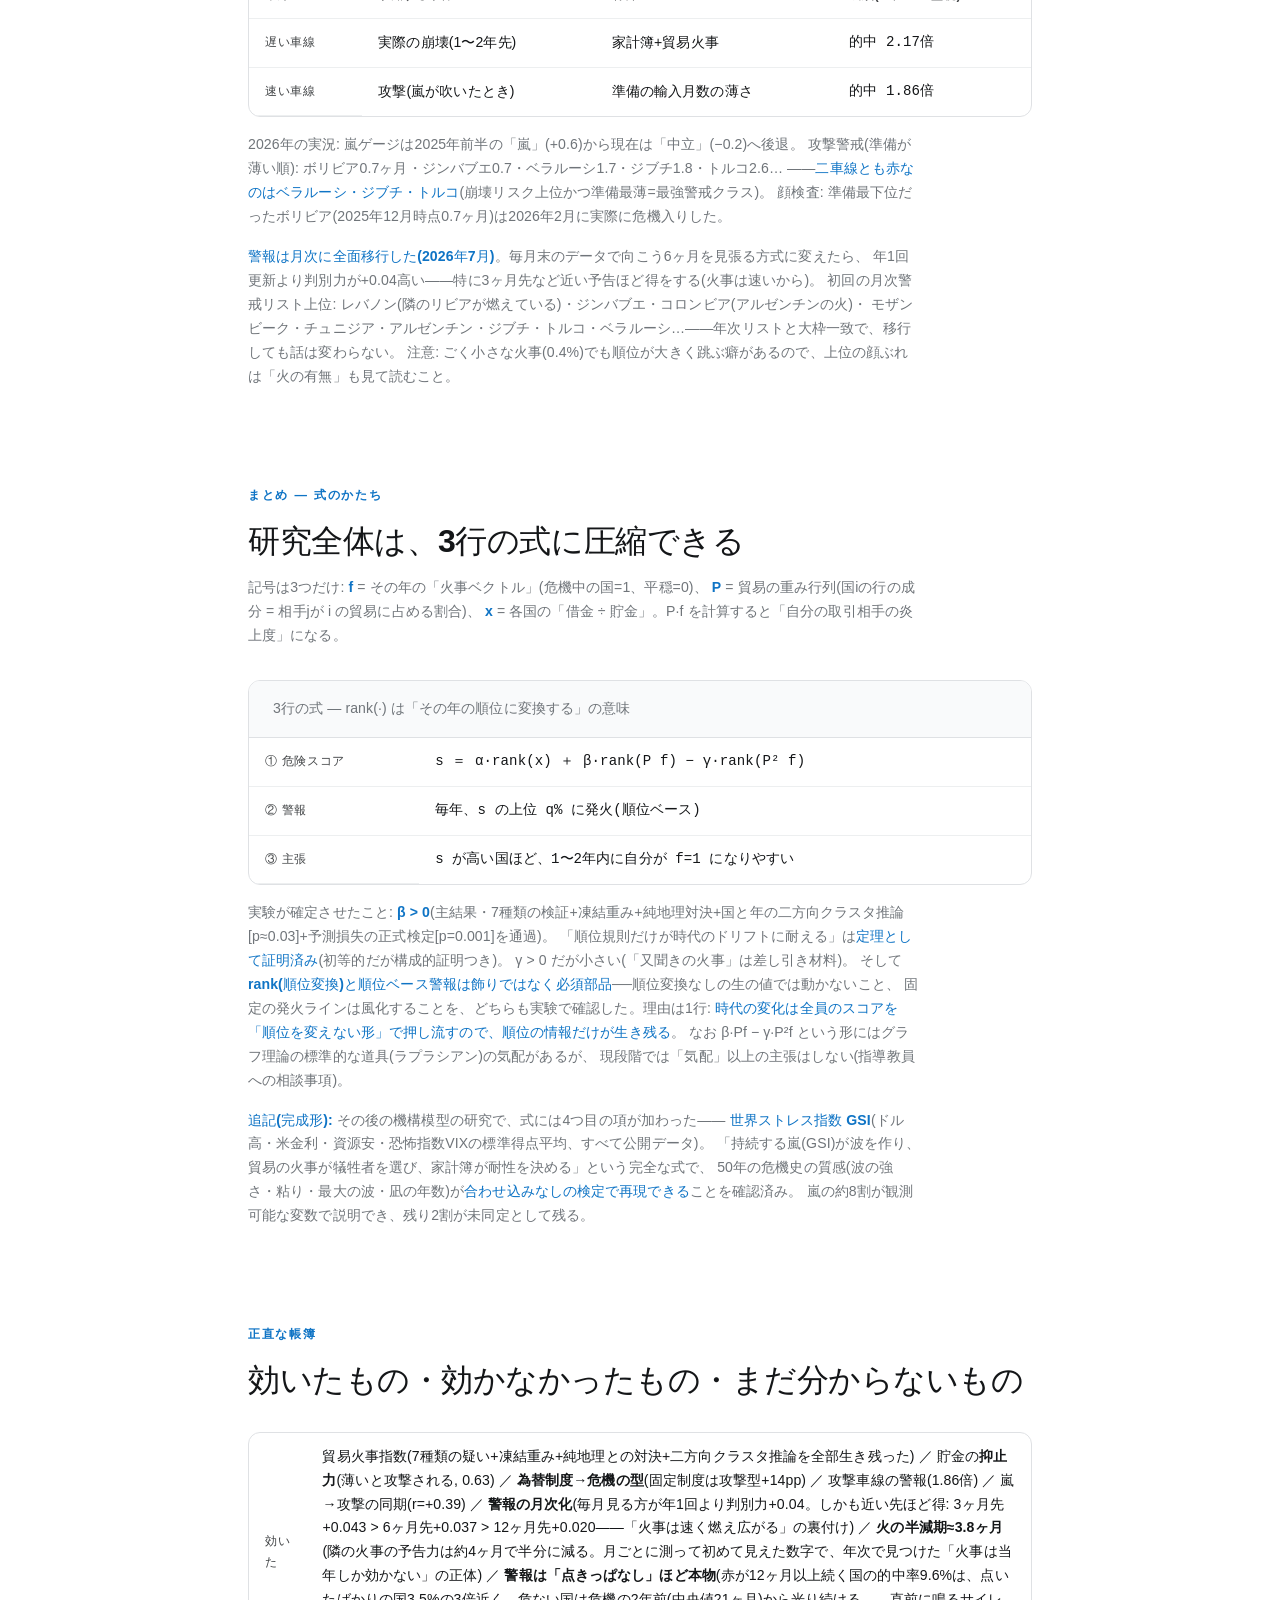
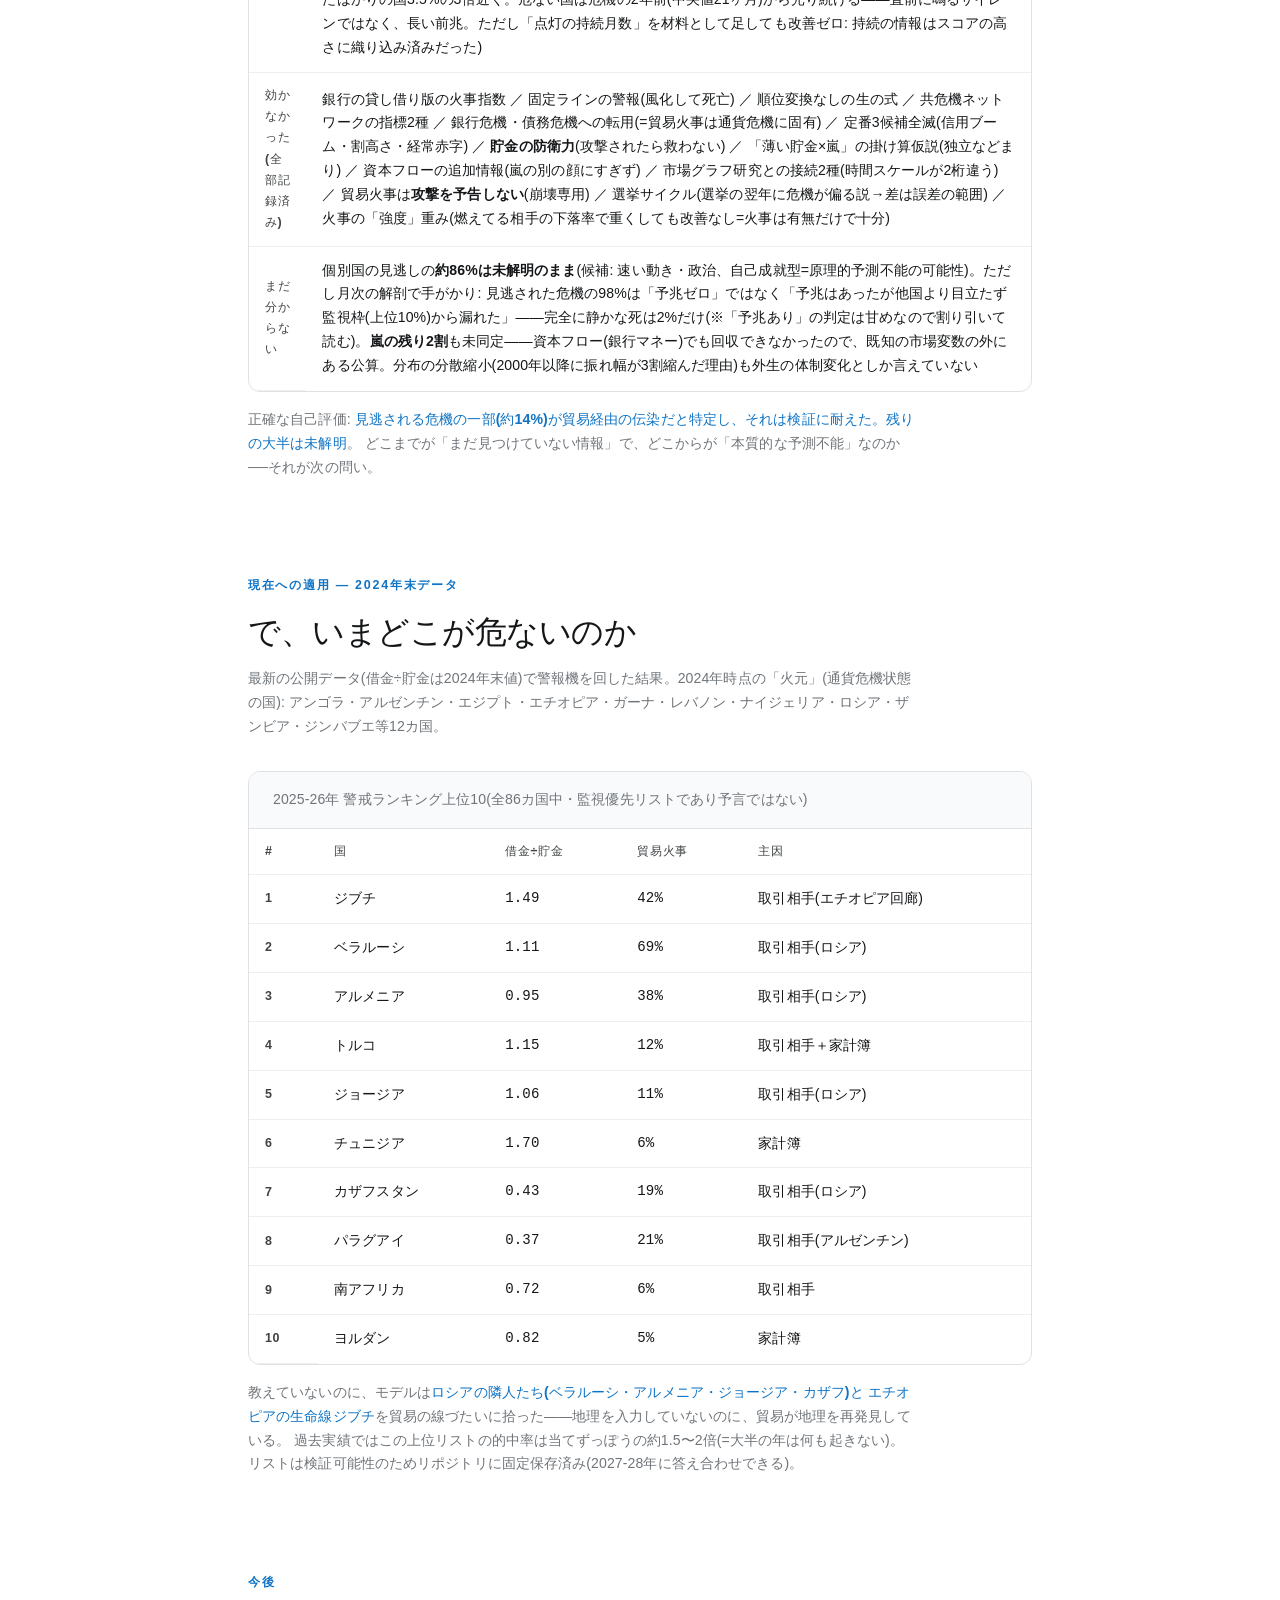
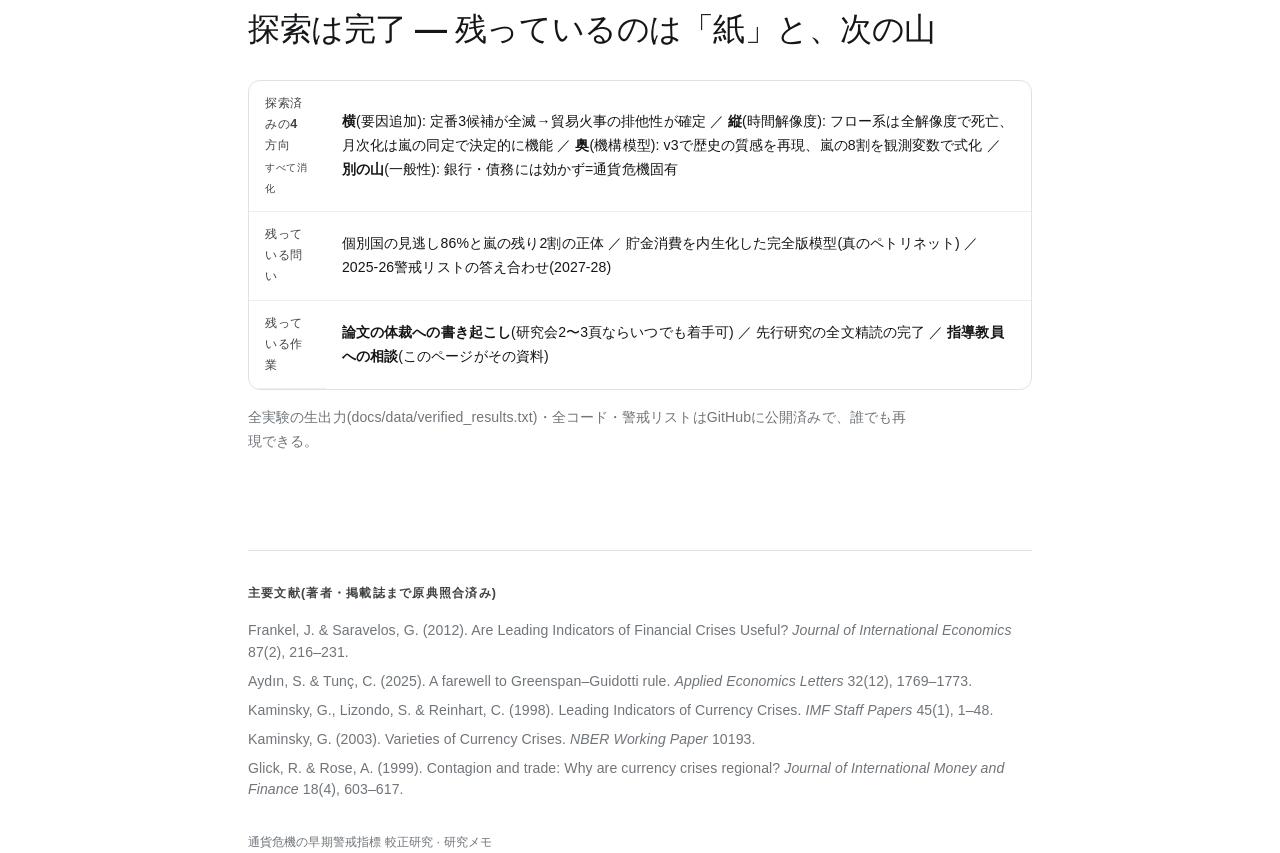
==== commit 152176b9: "test: streak(自己履歴)は改善ゼロで不合格 — 持続はスコア水準に完全還元・notes/44の運用含意を訂正" ====
--- a/advisor_brief.html
+++ b/advisor_brief.html
@@ -744,7 +744,7 @@
     <div class="matrix reveal">
       <table>
         <tbody>
-          <tr><th>効いた</th><td>貿易火事指数(7種類の疑い+凍結重み+純地理との対決+二方向クラスタ推論を全部生き残った) ／ 貯金の<b>抑止力</b>(薄いと攻撃される, 0.63) ／ <b>為替制度→危機の型</b>(固定制度は攻撃型+14pp) ／ 攻撃車線の警報(1.86倍) ／ 嵐→攻撃の同期(r=+0.39) ／ <b>警報の月次化</b>(毎月見る方が年1回より判別力+0.04。しかも近い先ほど得: 3ヶ月先+0.043 &gt; 6ヶ月先+0.037 &gt; 12ヶ月先+0.020——「火事は速く燃え広がる」の裏付け) ／ <b>火の半減期≈3.8ヶ月</b>(隣の火事の予告力は約4ヶ月で半分に減る。月ごとに測って初めて見えた数字で、年次で見つけた「火事は当年しか効かない」の正体) ／ <b>警報は「点きっぱなし」ほど本物</b>(赤が12ヶ月以上続く国の的中率9.6%は、点いたばかりの国3.5%の3倍近く。危ない国は危機の2年前(中央値21ヶ月)から光り続ける——直前に鳴るサイレンではなく、長い前兆)</td></tr>
+          <tr><th>効いた</th><td>貿易火事指数(7種類の疑い+凍結重み+純地理との対決+二方向クラスタ推論を全部生き残った) ／ 貯金の<b>抑止力</b>(薄いと攻撃される, 0.63) ／ <b>為替制度→危機の型</b>(固定制度は攻撃型+14pp) ／ 攻撃車線の警報(1.86倍) ／ 嵐→攻撃の同期(r=+0.39) ／ <b>警報の月次化</b>(毎月見る方が年1回より判別力+0.04。しかも近い先ほど得: 3ヶ月先+0.043 &gt; 6ヶ月先+0.037 &gt; 12ヶ月先+0.020——「火事は速く燃え広がる」の裏付け) ／ <b>火の半減期≈3.8ヶ月</b>(隣の火事の予告力は約4ヶ月で半分に減る。月ごとに測って初めて見えた数字で、年次で見つけた「火事は当年しか効かない」の正体) ／ <b>警報は「点きっぱなし」ほど本物</b>(赤が12ヶ月以上続く国の的中率9.6%は、点いたばかりの国3.5%の3倍近く。危ない国は危機の2年前(中央値21ヶ月)から光り続ける——直前に鳴るサイレンではなく、長い前兆。ただし「点灯の持続月数」を材料として足しても改善ゼロ: 持続の情報はスコアの高さに織り込み済みだった)</td></tr>
           <tr><th>効かなかった<br>(全部記録済み)</th><td>銀行の貸し借り版の火事指数 ／ 固定ラインの警報(風化して死亡) ／ 順位変換なしの生の式 ／ 共危機ネットワークの指標2種 ／ 銀行危機・債務危機への転用(=貿易火事は通貨危機に固有) ／ 定番3候補全滅(信用ブーム・割高さ・経常赤字) ／ <b>貯金の防衛力</b>(攻撃されたら救わない) ／ 「薄い貯金×嵐」の掛け算仮説(独立などまり) ／ 資本フローの追加情報(嵐の別の顔にすぎず) ／ 市場グラフ研究との接続2種(時間スケールが2桁違う) ／ 貿易火事は<b>攻撃を予告しない</b>(崩壊専用) ／ 選挙サイクル(選挙の翌年に危機が偏る説→差は誤差の範囲) ／ 火事の「強度」重み(燃えてる相手の下落率で重くしても改善なし=火事は有無だけで十分)</td></tr>
           <tr><th>まだ分からない</th><td>個別国の見逃しの<b>約86%は未解明のまま</b>(候補: 速い動き・政治、自己成就型=原理的予測不能の可能性)。ただし月次の解剖で手がかり: 見逃された危機の98%は「予兆ゼロ」ではなく「予兆はあったが他国より目立たず監視枠(上位10%)から漏れた」——完全に静かな死は2%だけ(※「予兆あり」の判定は甘めなので割り引いて読む)。<b>嵐の残り2割</b>も未同定——資本フロー(銀行マネー)でも回収できなかったので、既知の市場変数の外にある公算。分布の分散縮小(2000年以降に振れ幅が3割縮んだ理由)も外生の体制変化としか言えていない</td></tr>
         </tbody>
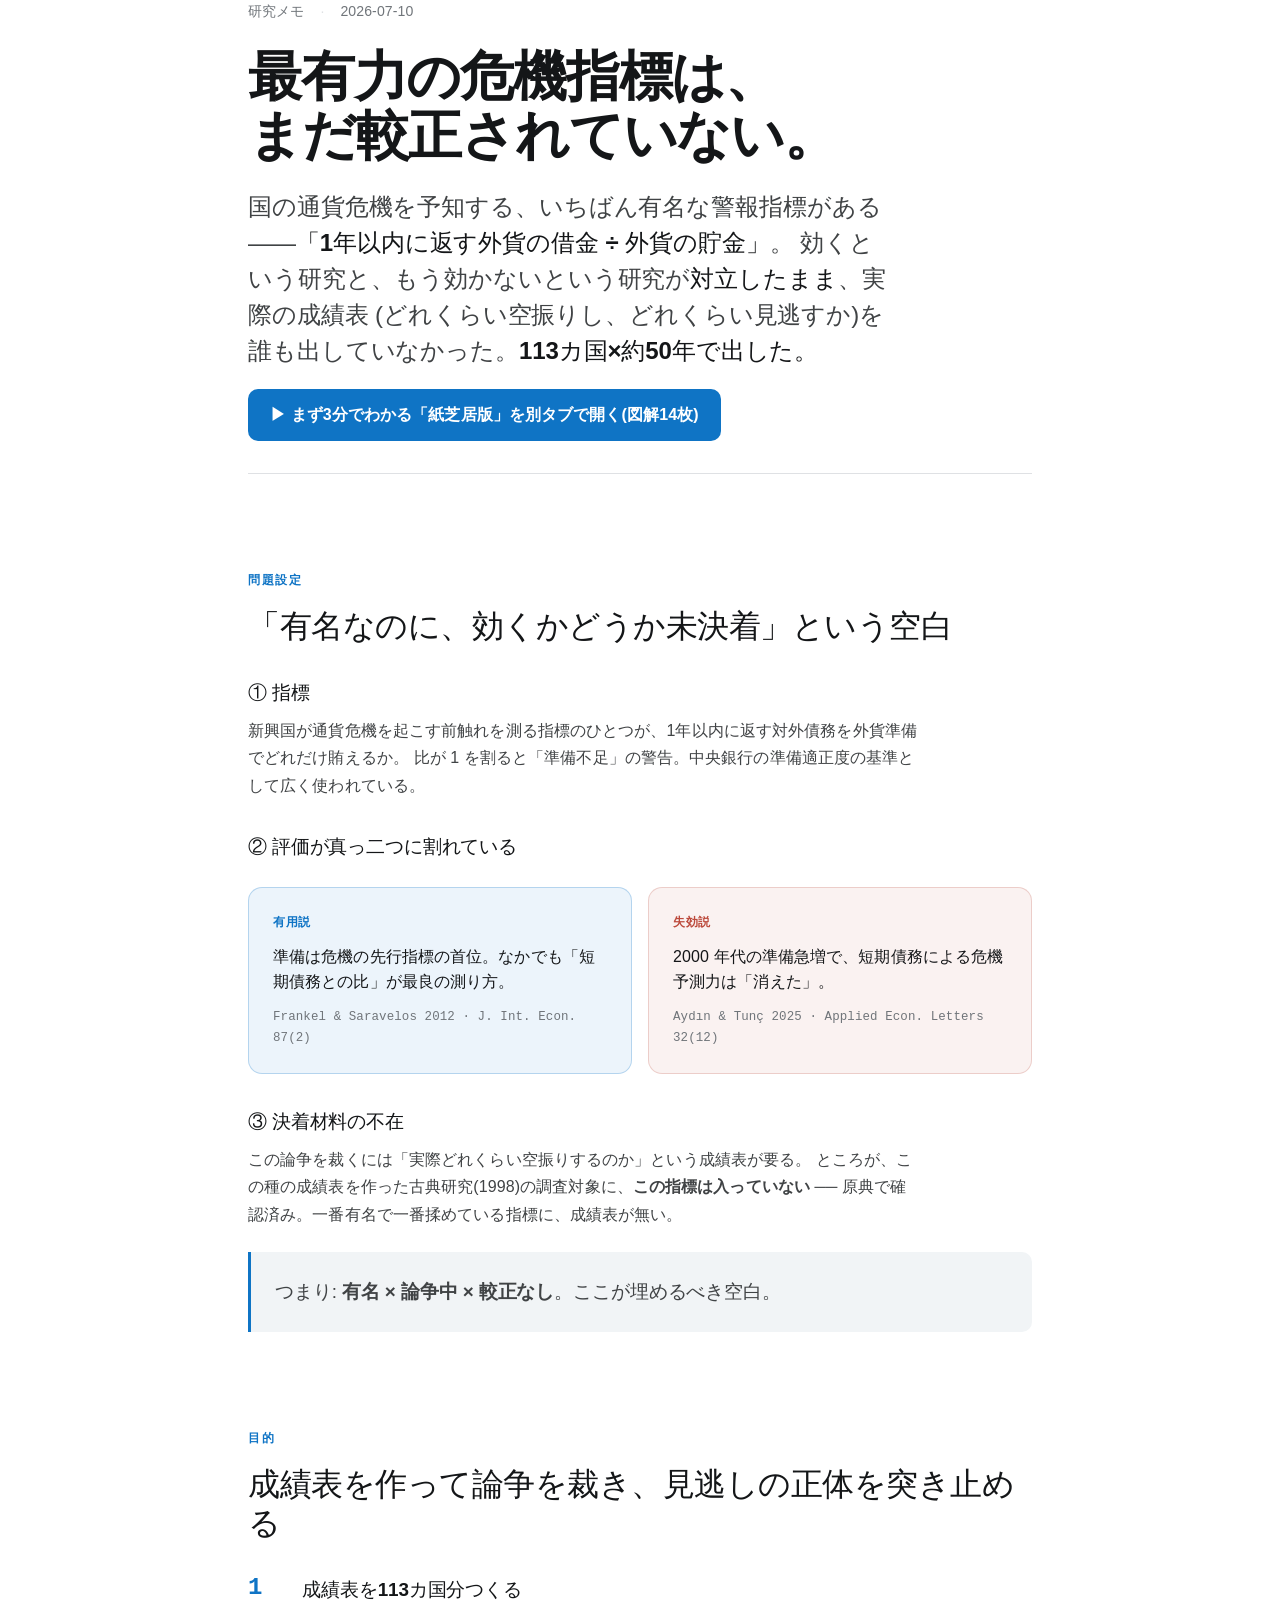
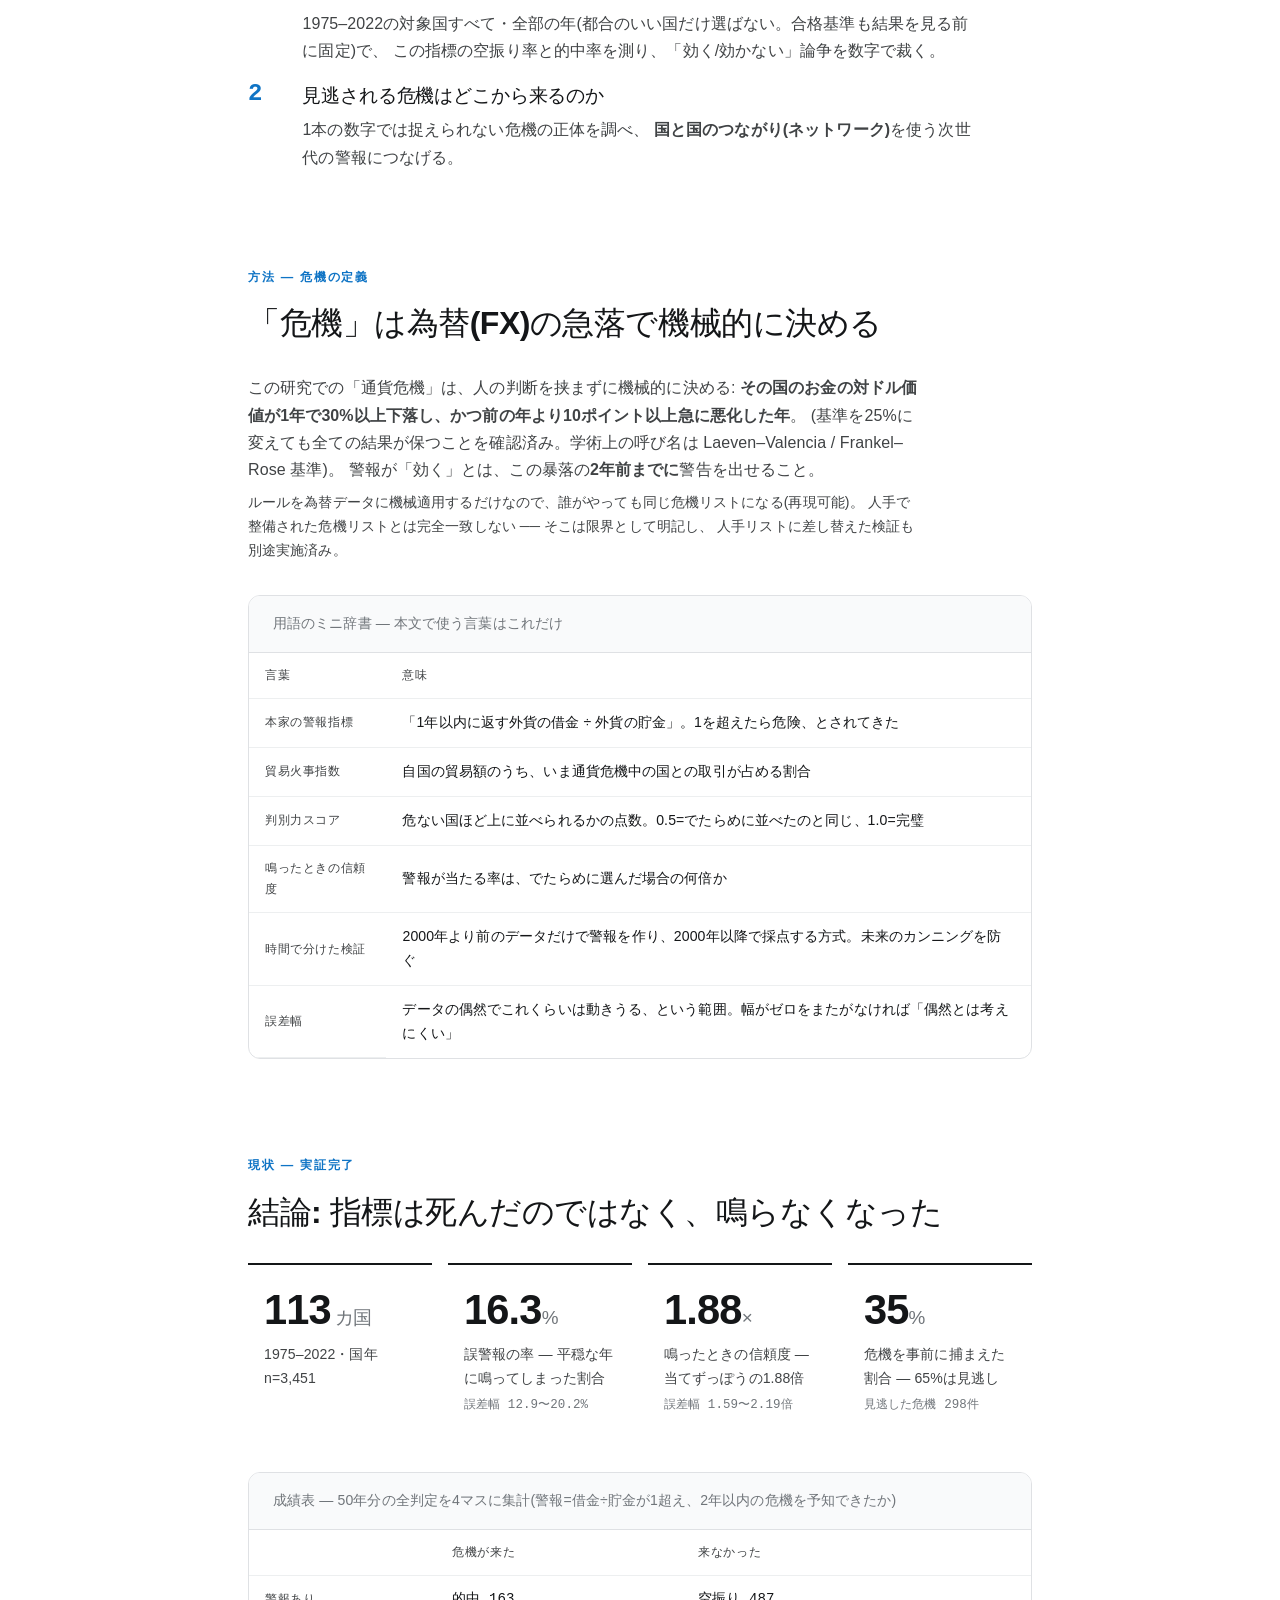
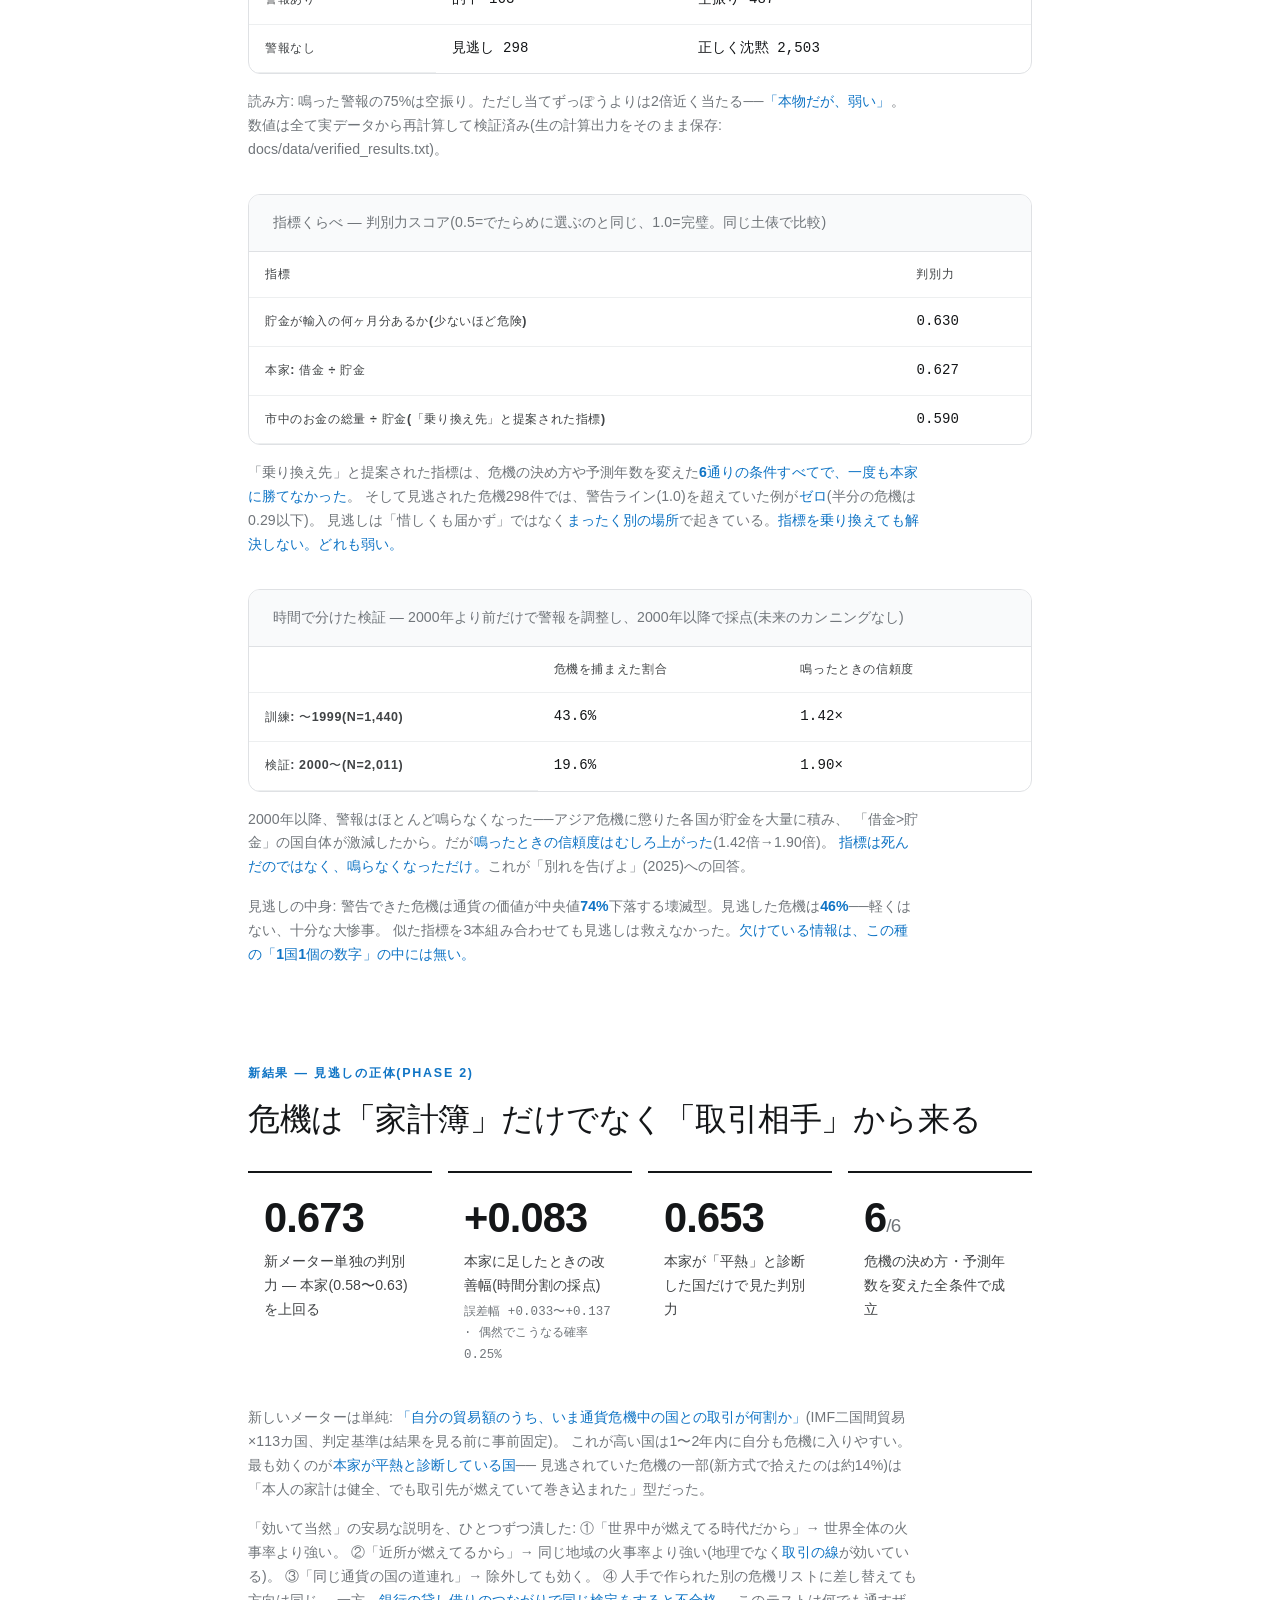
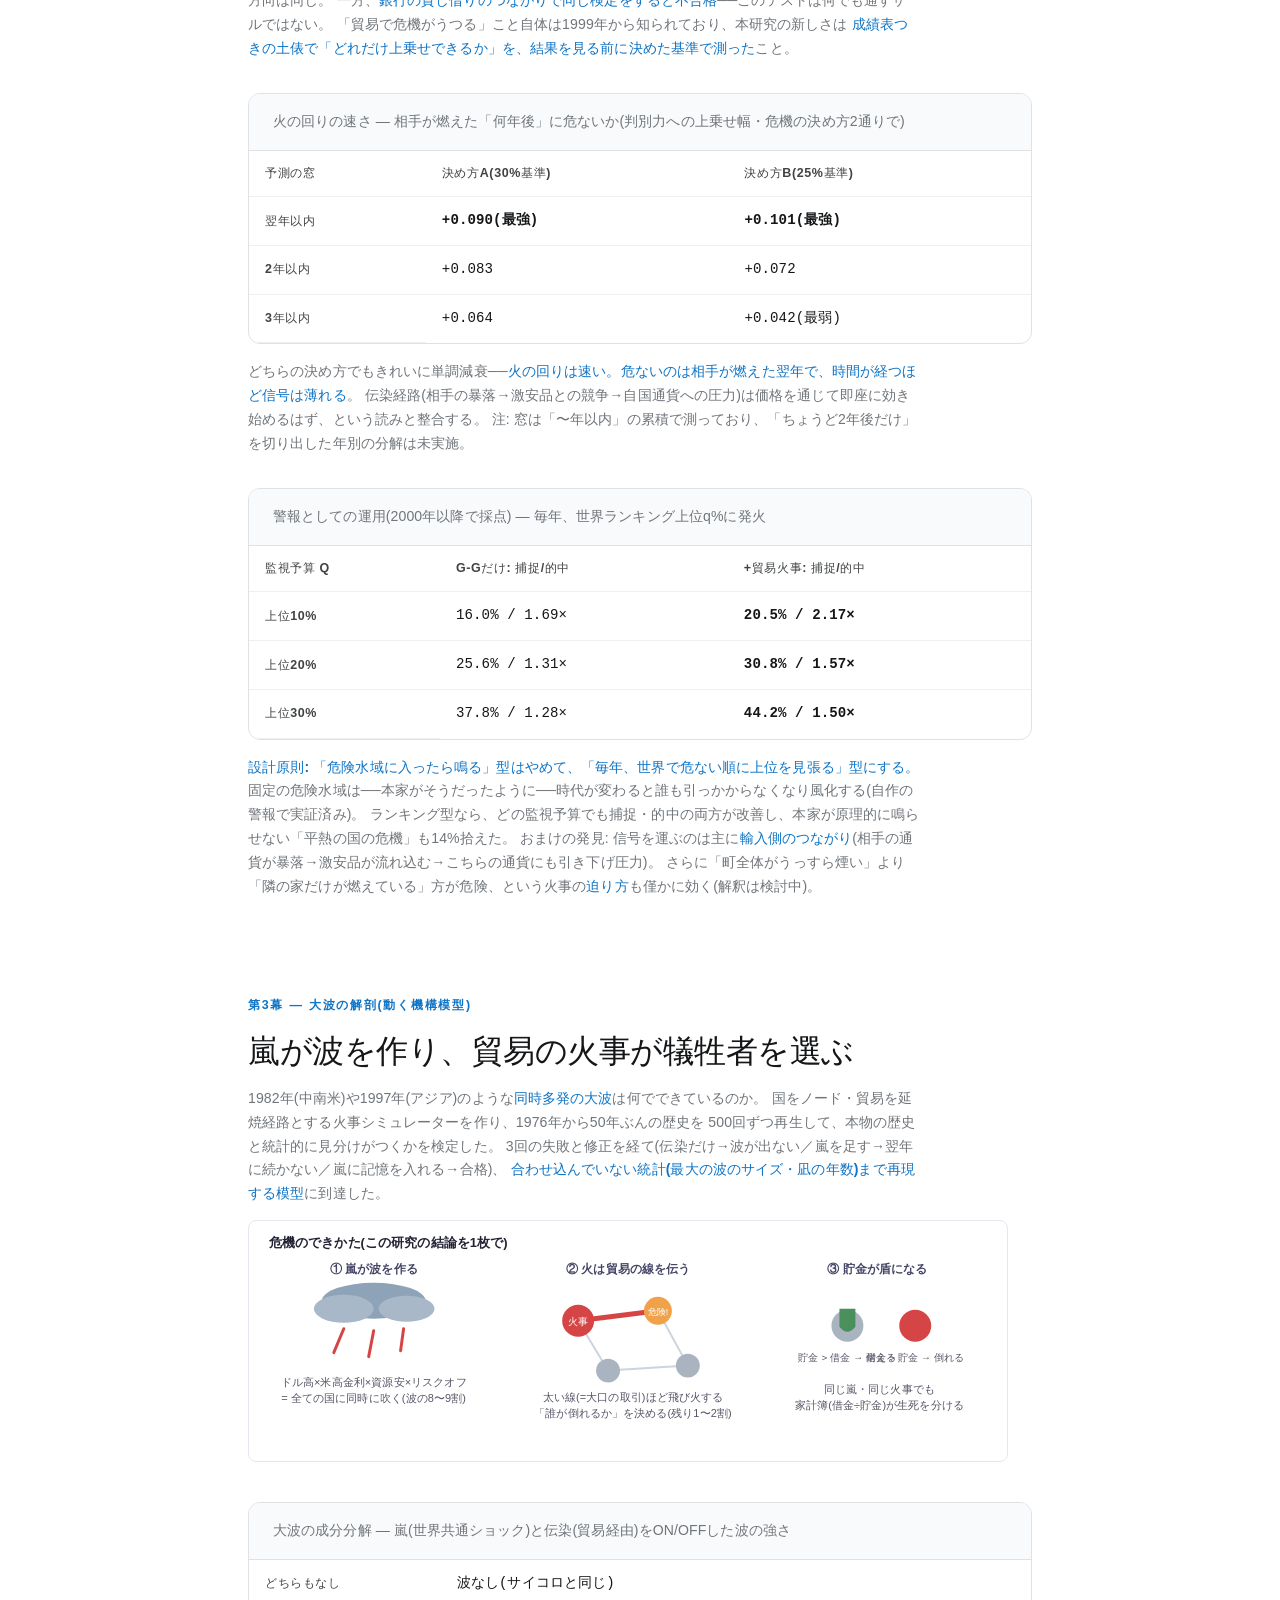
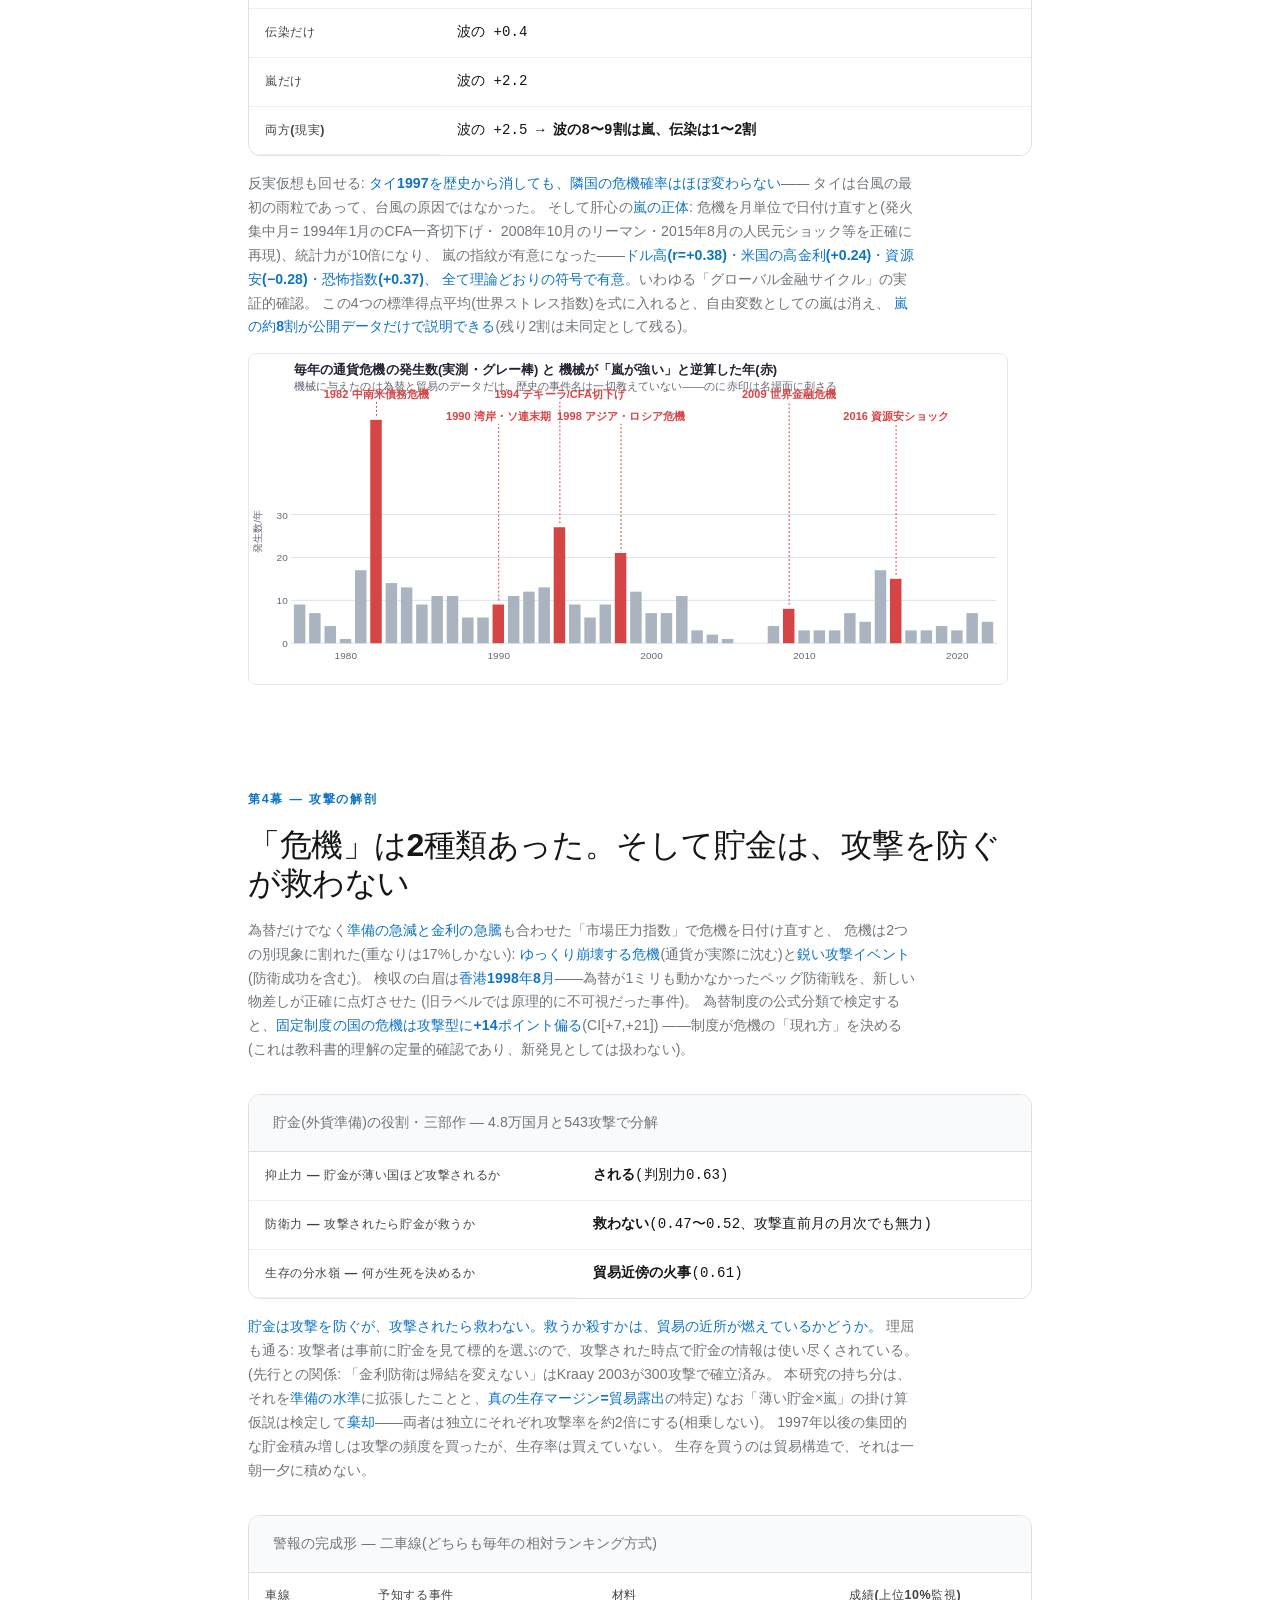
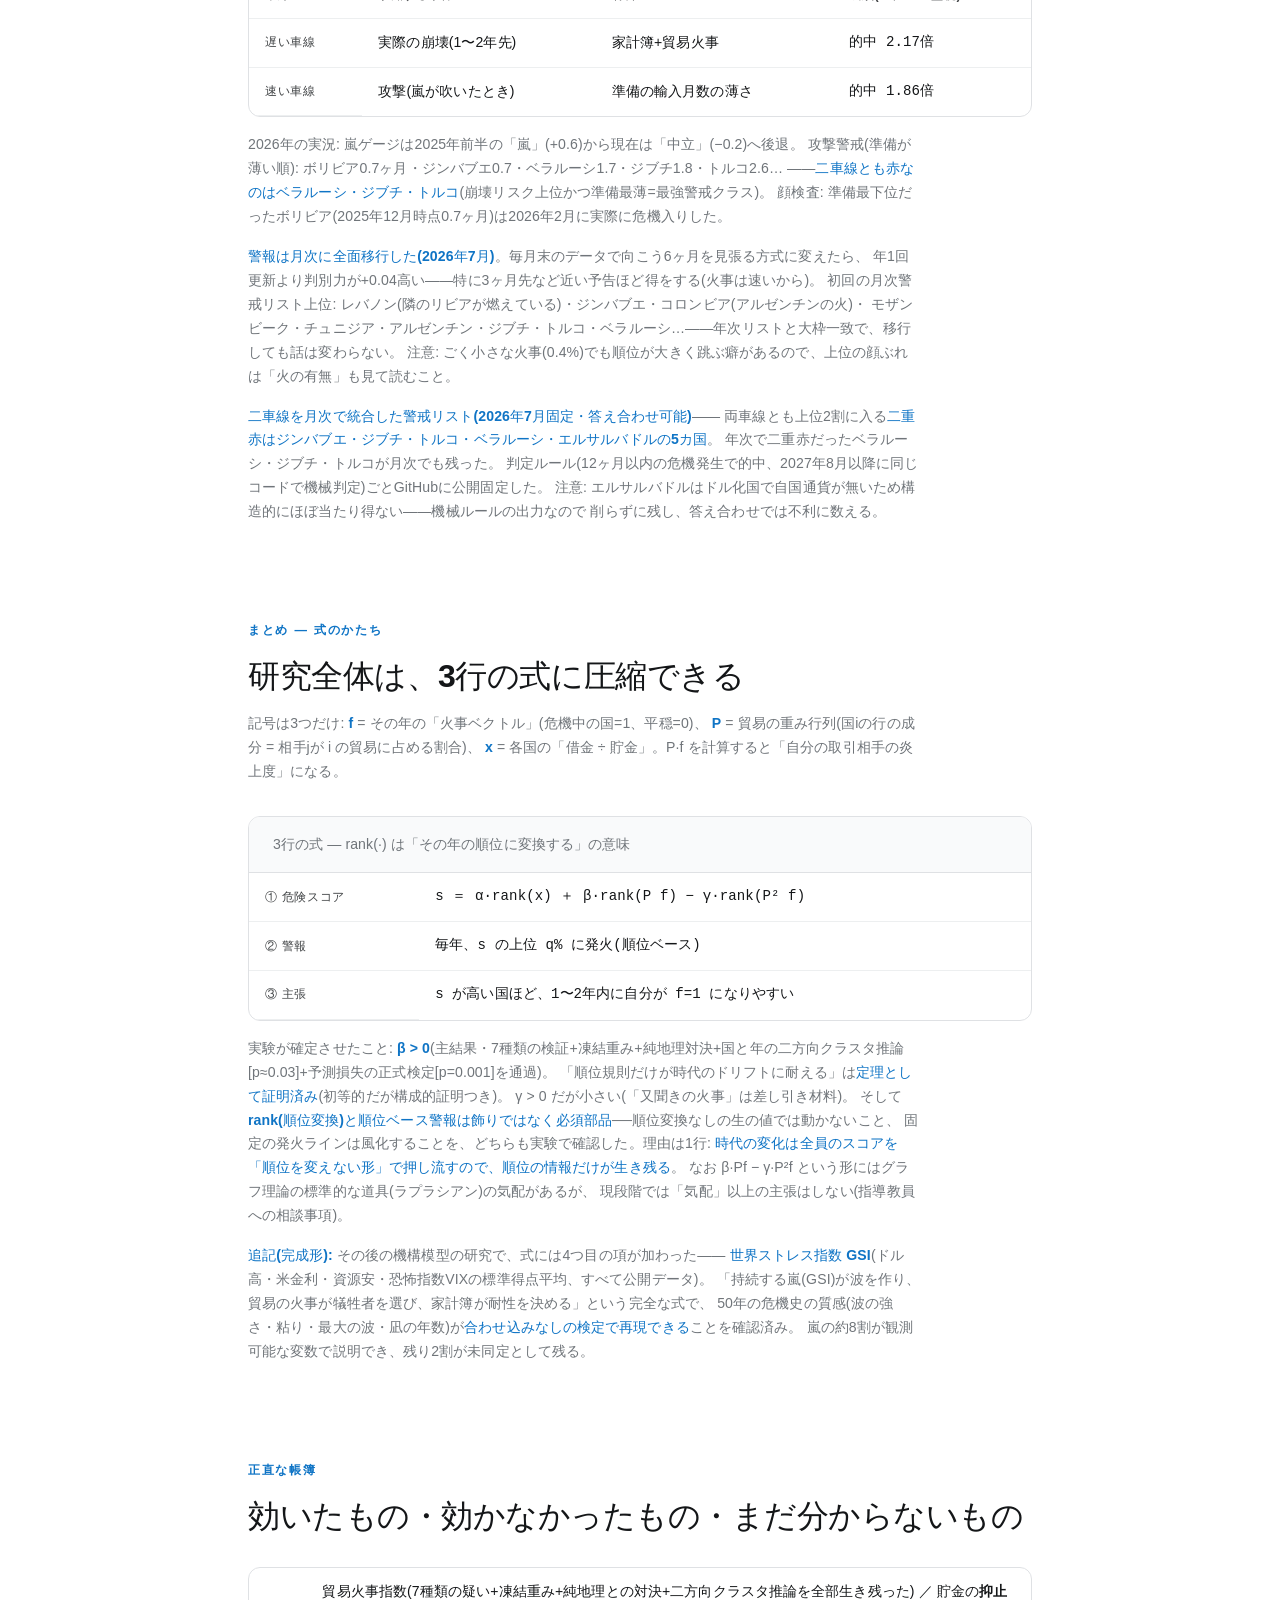
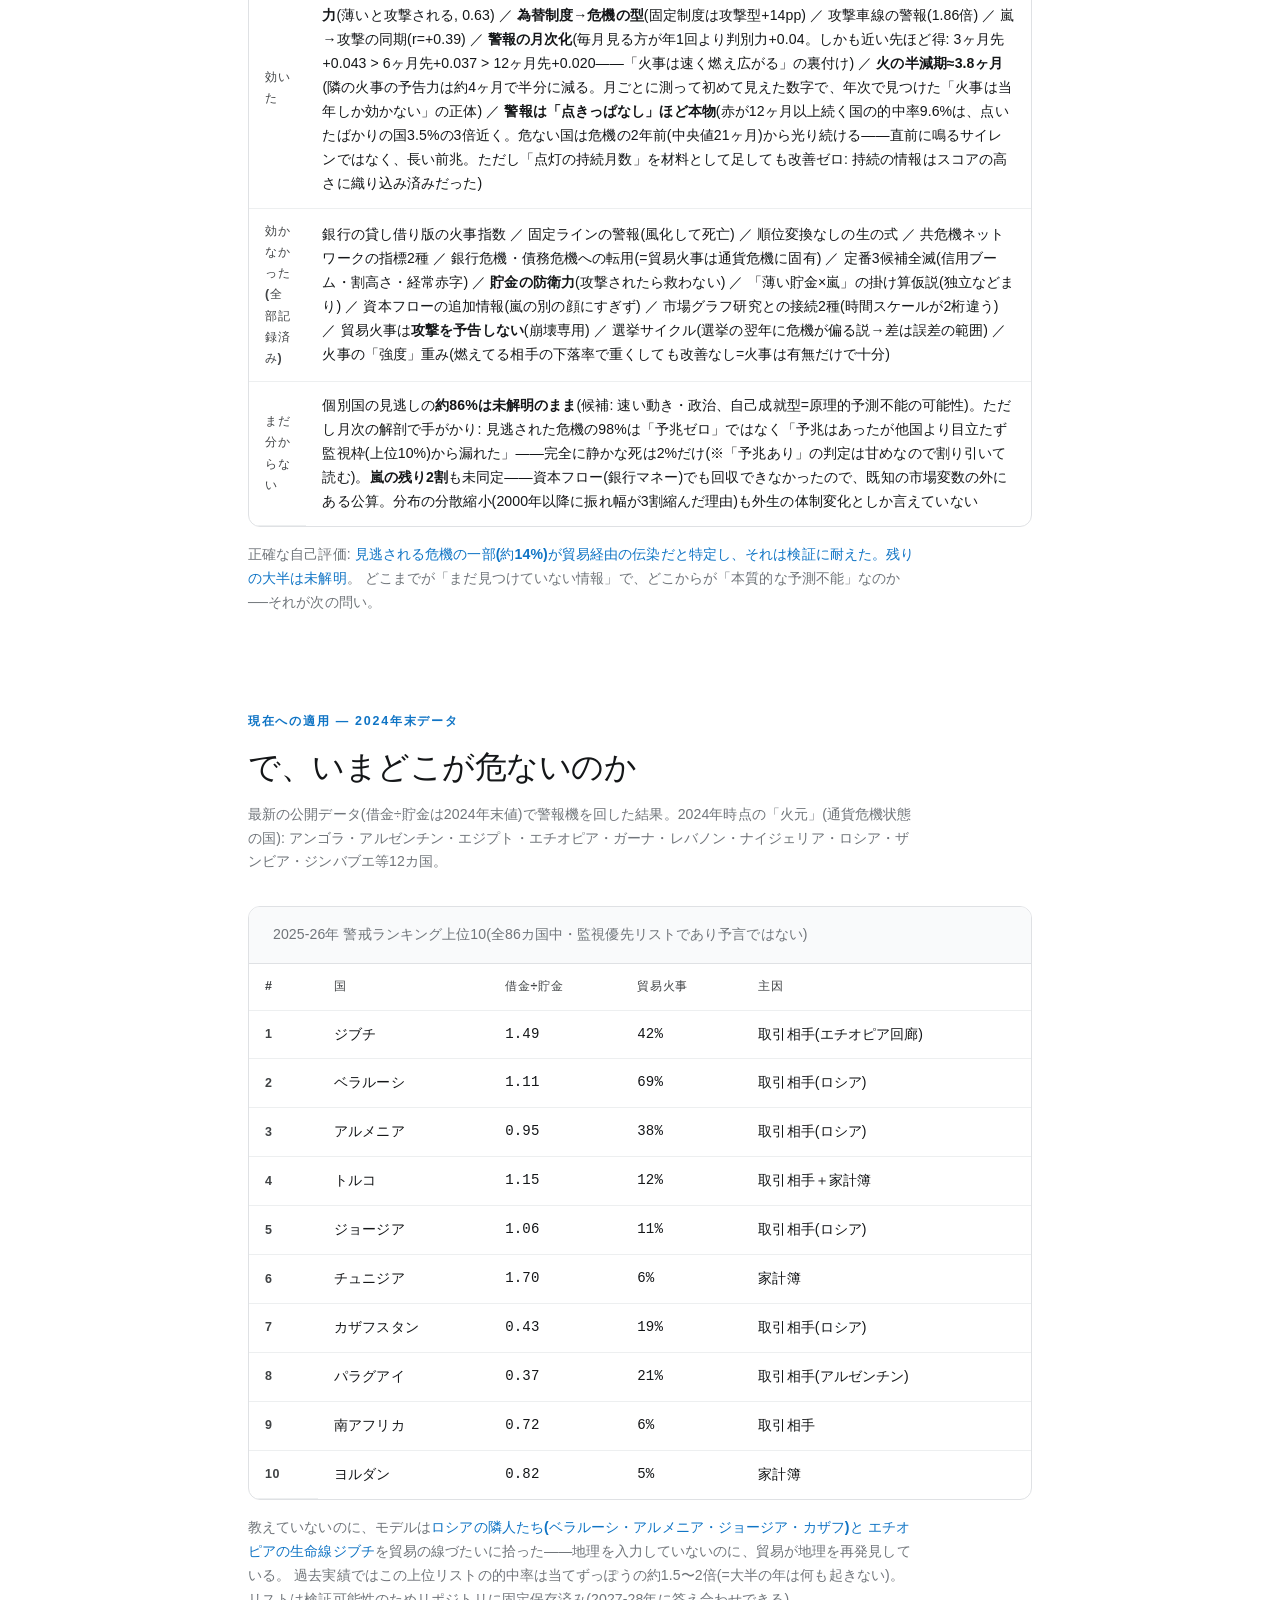
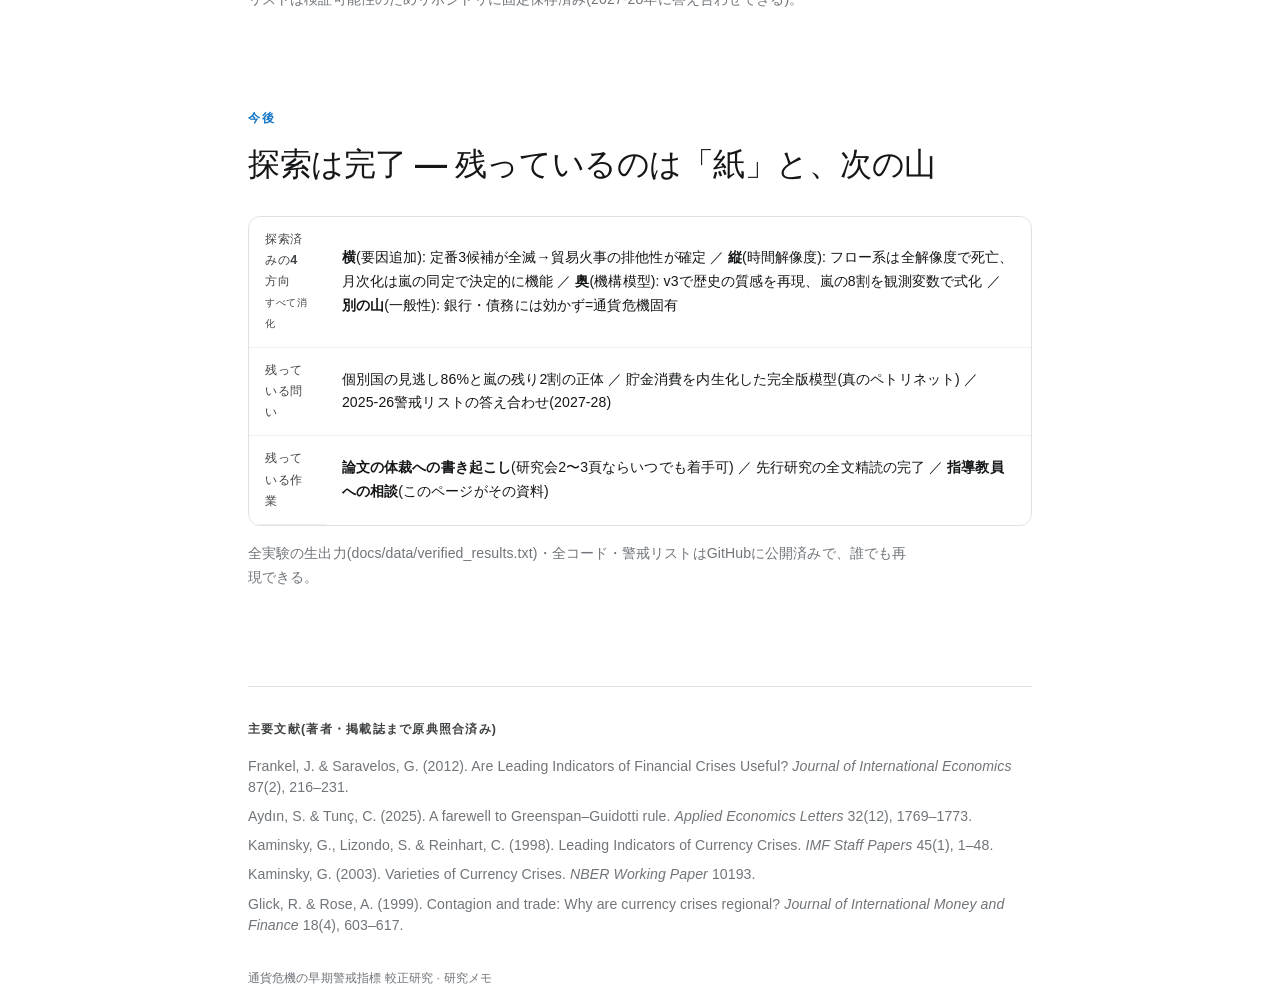
==== commit 09f6daf0: "feat: 二車線警報の月次統合 — 二重赤5カ国(ZWE/DJI/TUR/BLR/SLV)を答え合わせプロトコル付きで公開固定" ====
--- a/advisor_brief.html
+++ b/advisor_brief.html
@@ -697,6 +697,14 @@
       モザンビーク・チュニジア・アルゼンチン・ジブチ・トルコ・ベラルーシ…——年次リストと大枠一致で、移行しても話は変わらない。
       注意: ごく小さな火事(0.4%)でも順位が大きく跳ぶ癖があるので、上位の顔ぶれは「火の有無」も見て読むこと。
     </p>
+    <p class="verify reveal">
+      <b>二車線を月次で統合した警戒リスト(2026年7月固定・答え合わせ可能)</b>——
+      両車線とも上位2割に入る<b>二重赤はジンバブエ・ジブチ・トルコ・ベラルーシ・エルサルバドルの5カ国</b>。
+      年次で二重赤だったベラルーシ・ジブチ・トルコが月次でも残った。
+      判定ルール(12ヶ月以内の危機発生で的中、2027年8月以降に同じコードで機械判定)ごとGitHubに公開固定した。
+      注意: エルサルバドルはドル化国で自国通貨が無いため構造的にほぼ当たり得ない——機械ルールの出力なので
+      削らずに残し、答え合わせでは不利に数える。
+    </p>
   </section>
 
   <!-- ============ FORMULA ============ -->
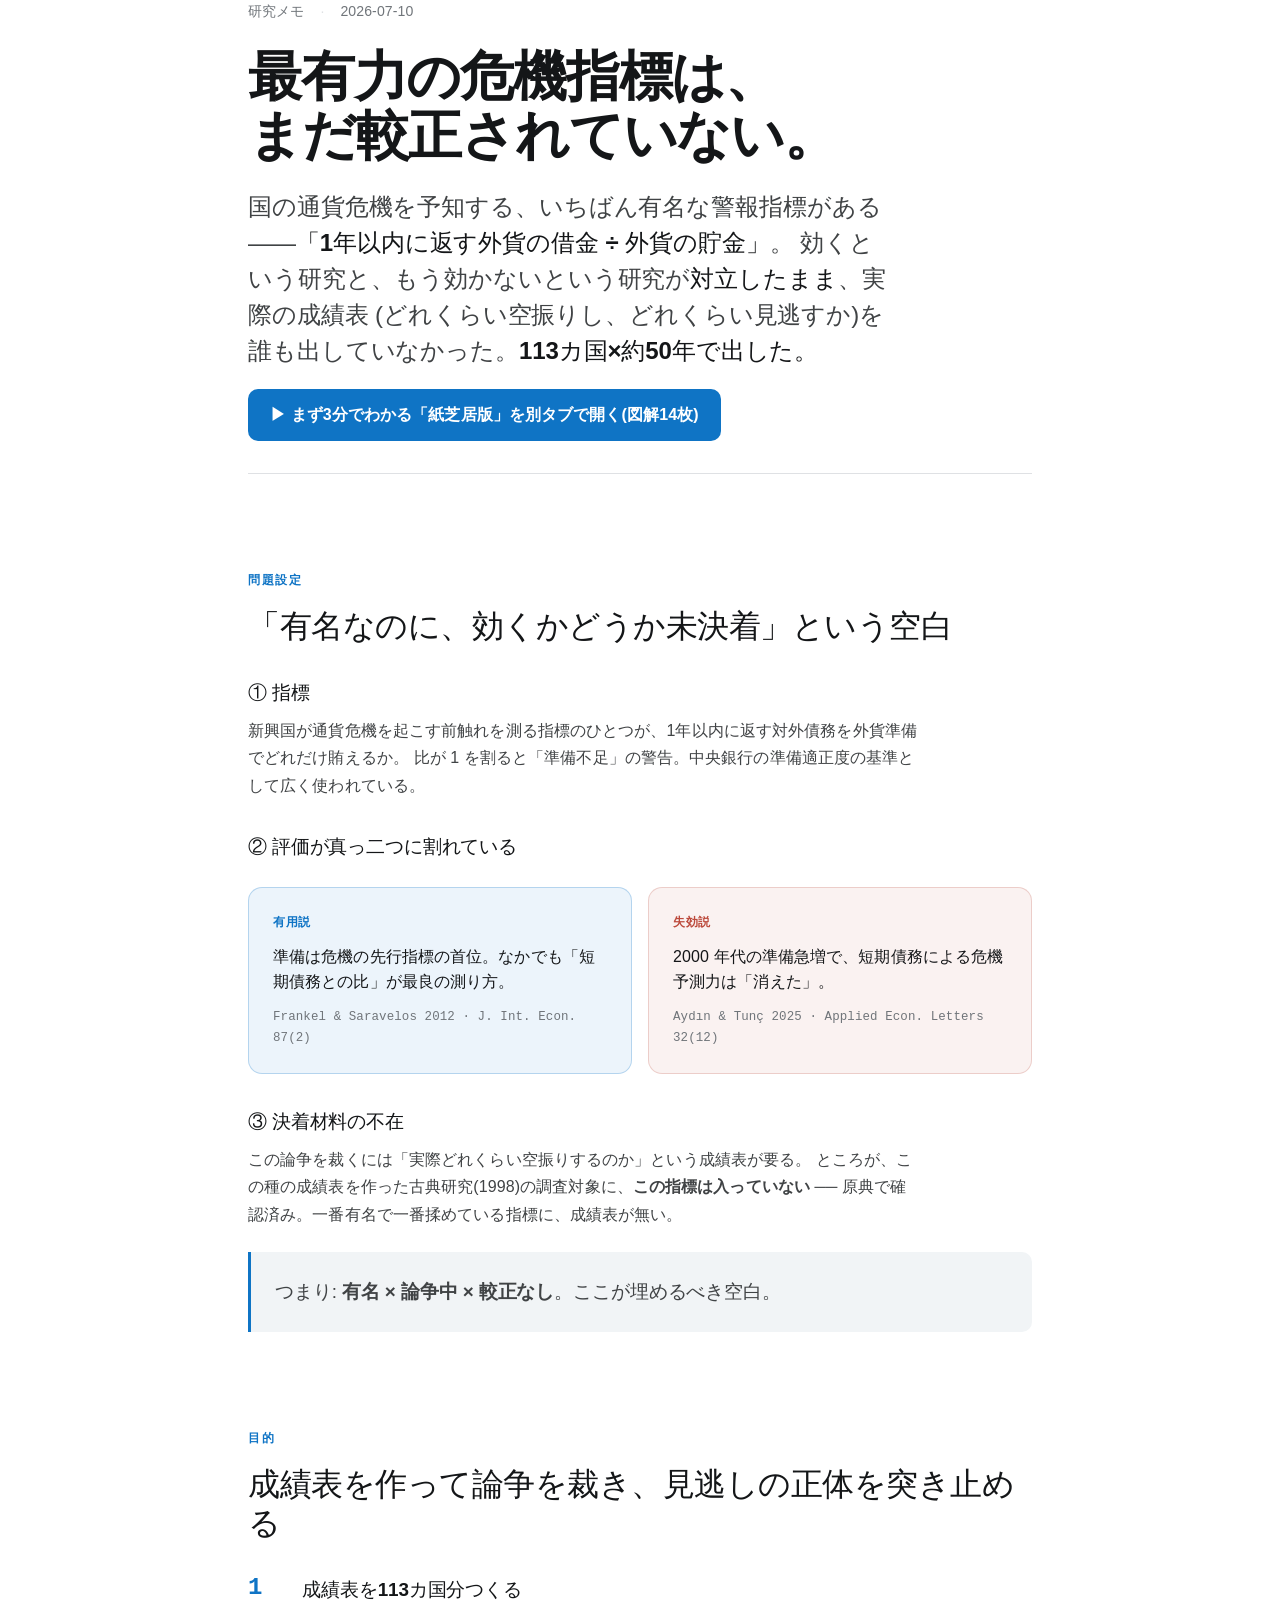
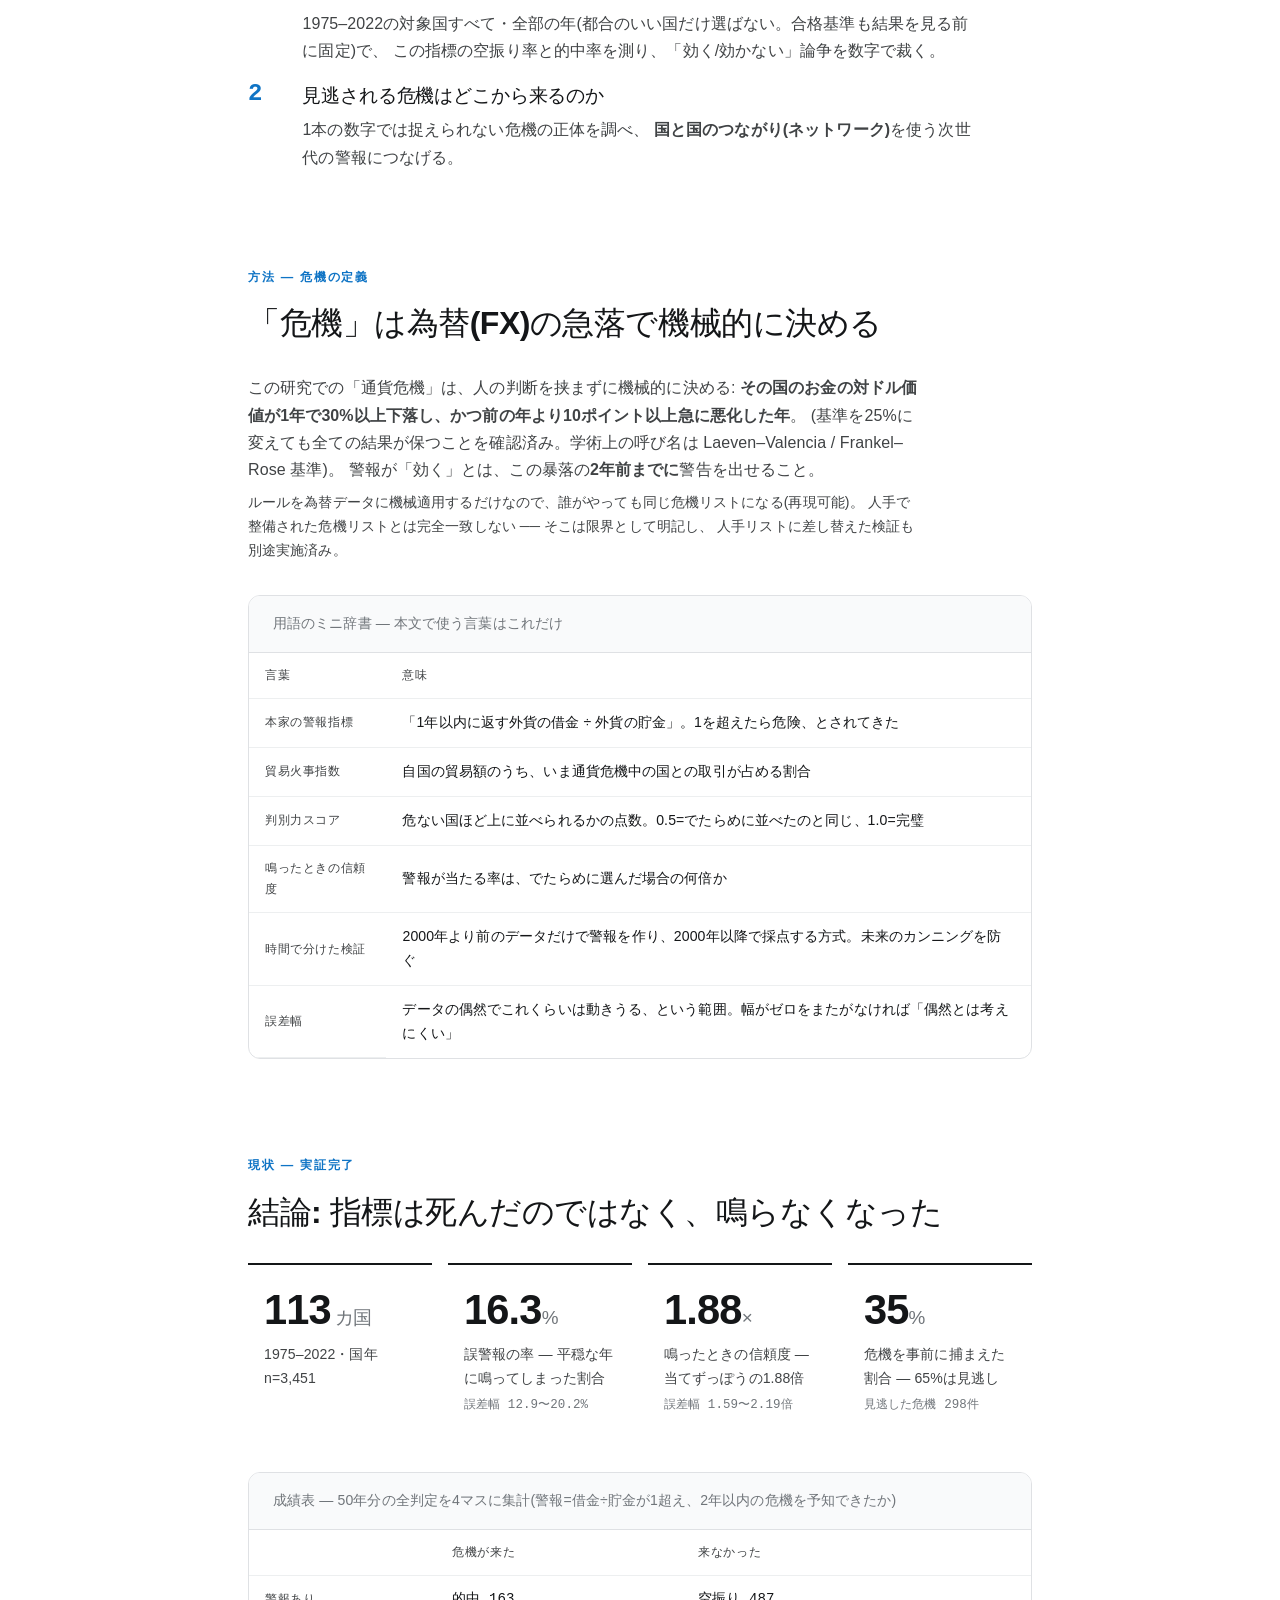
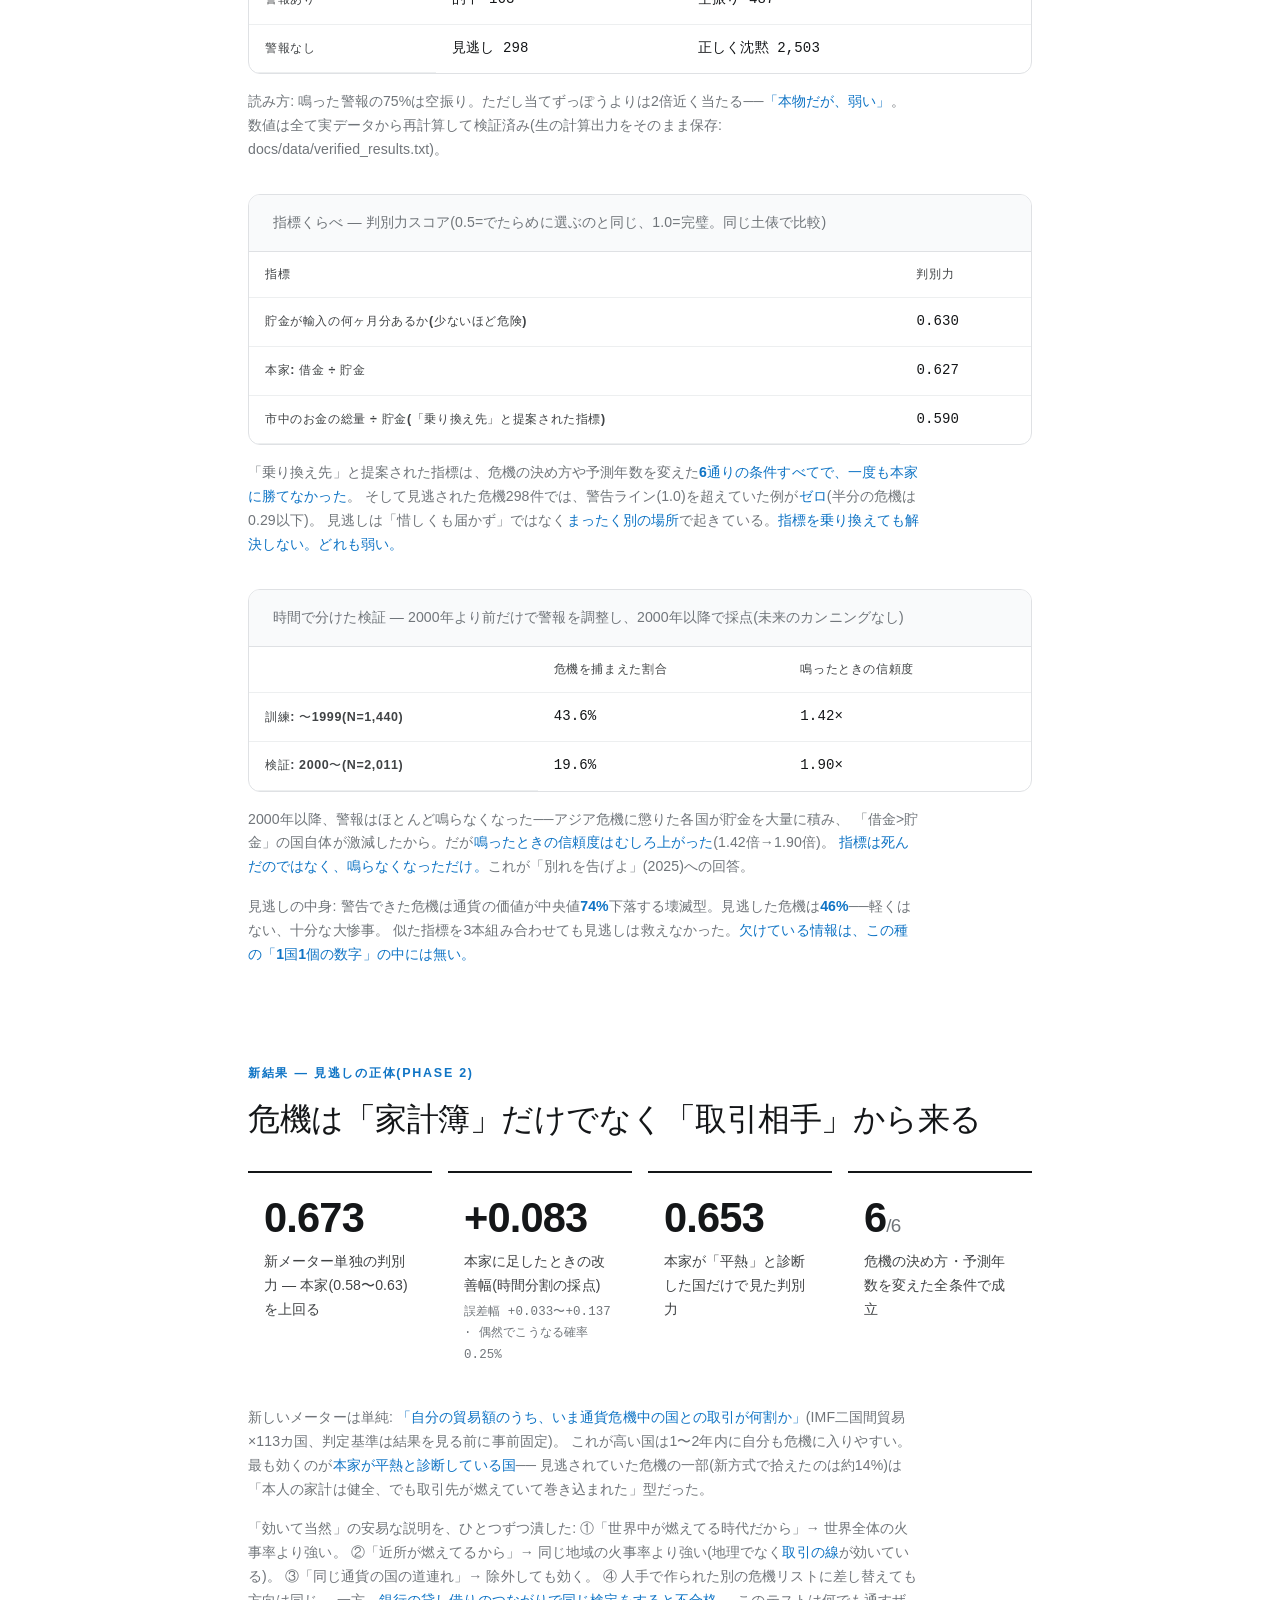
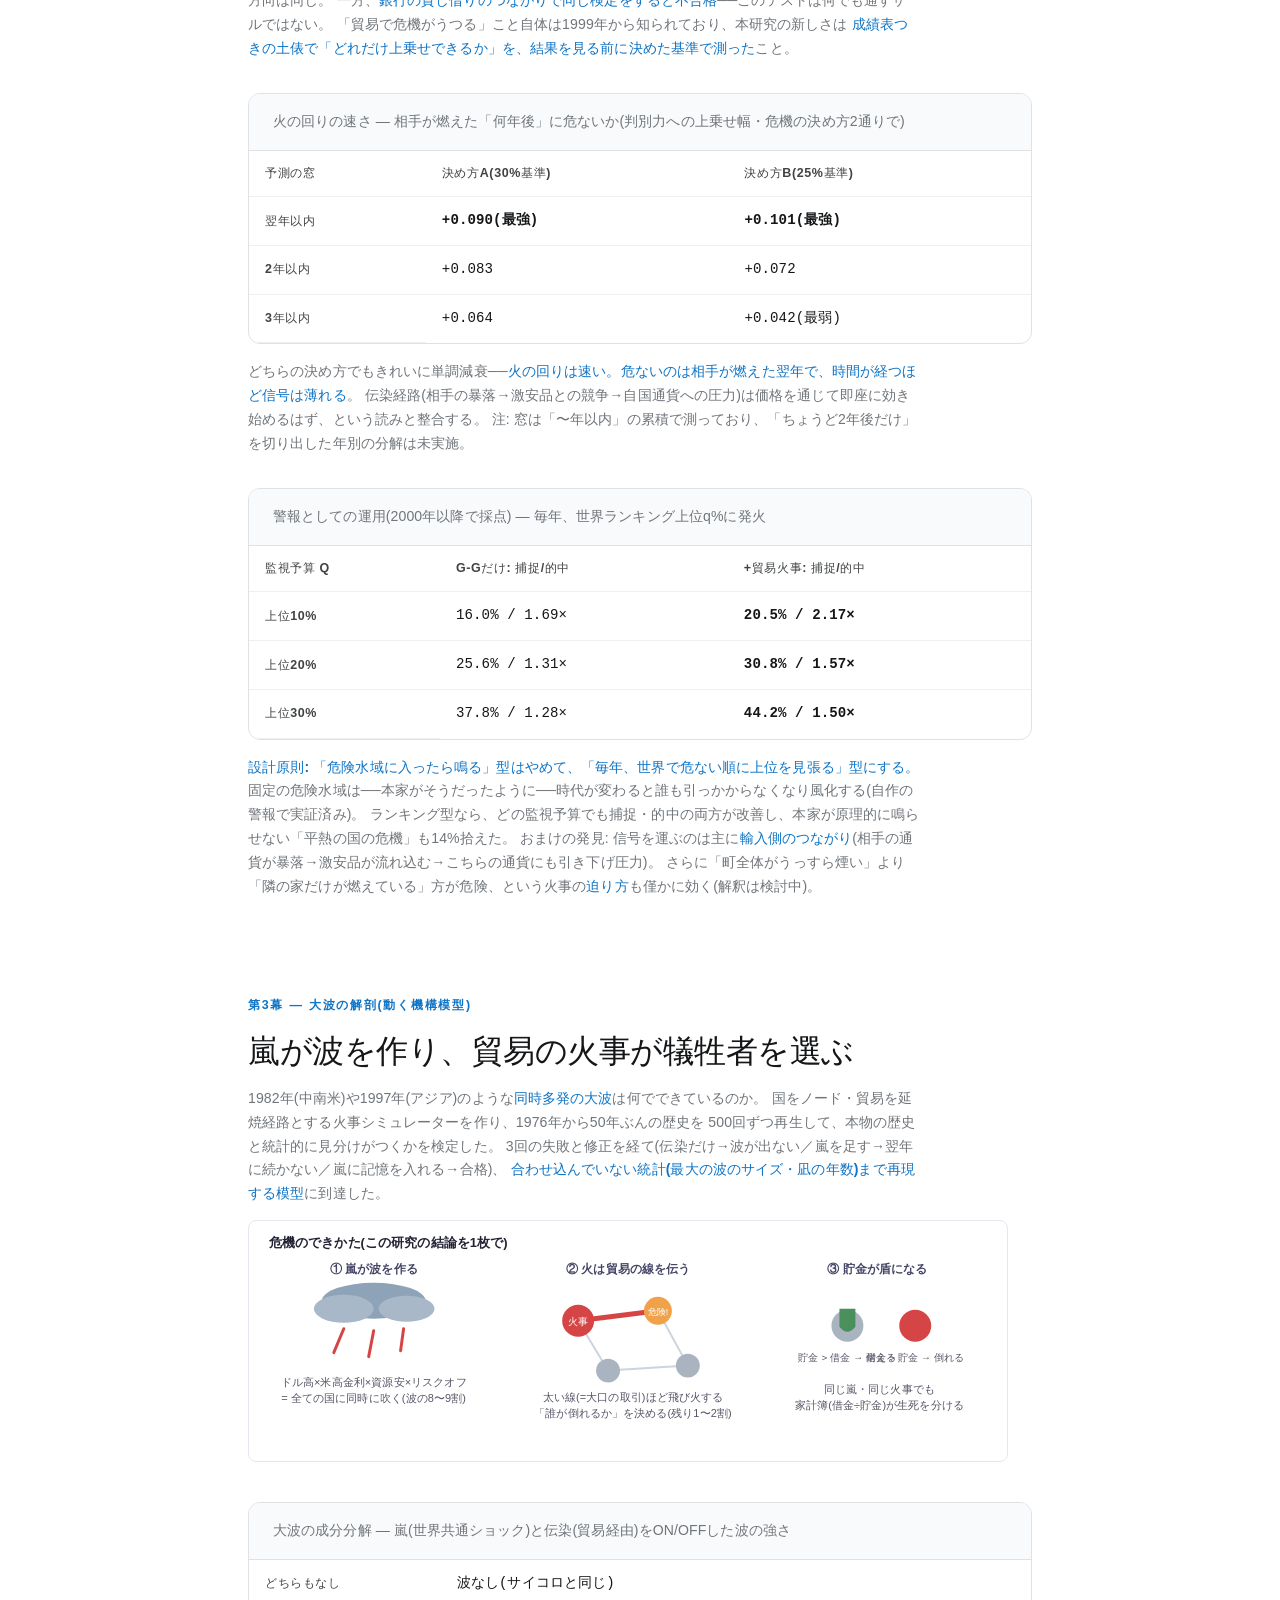
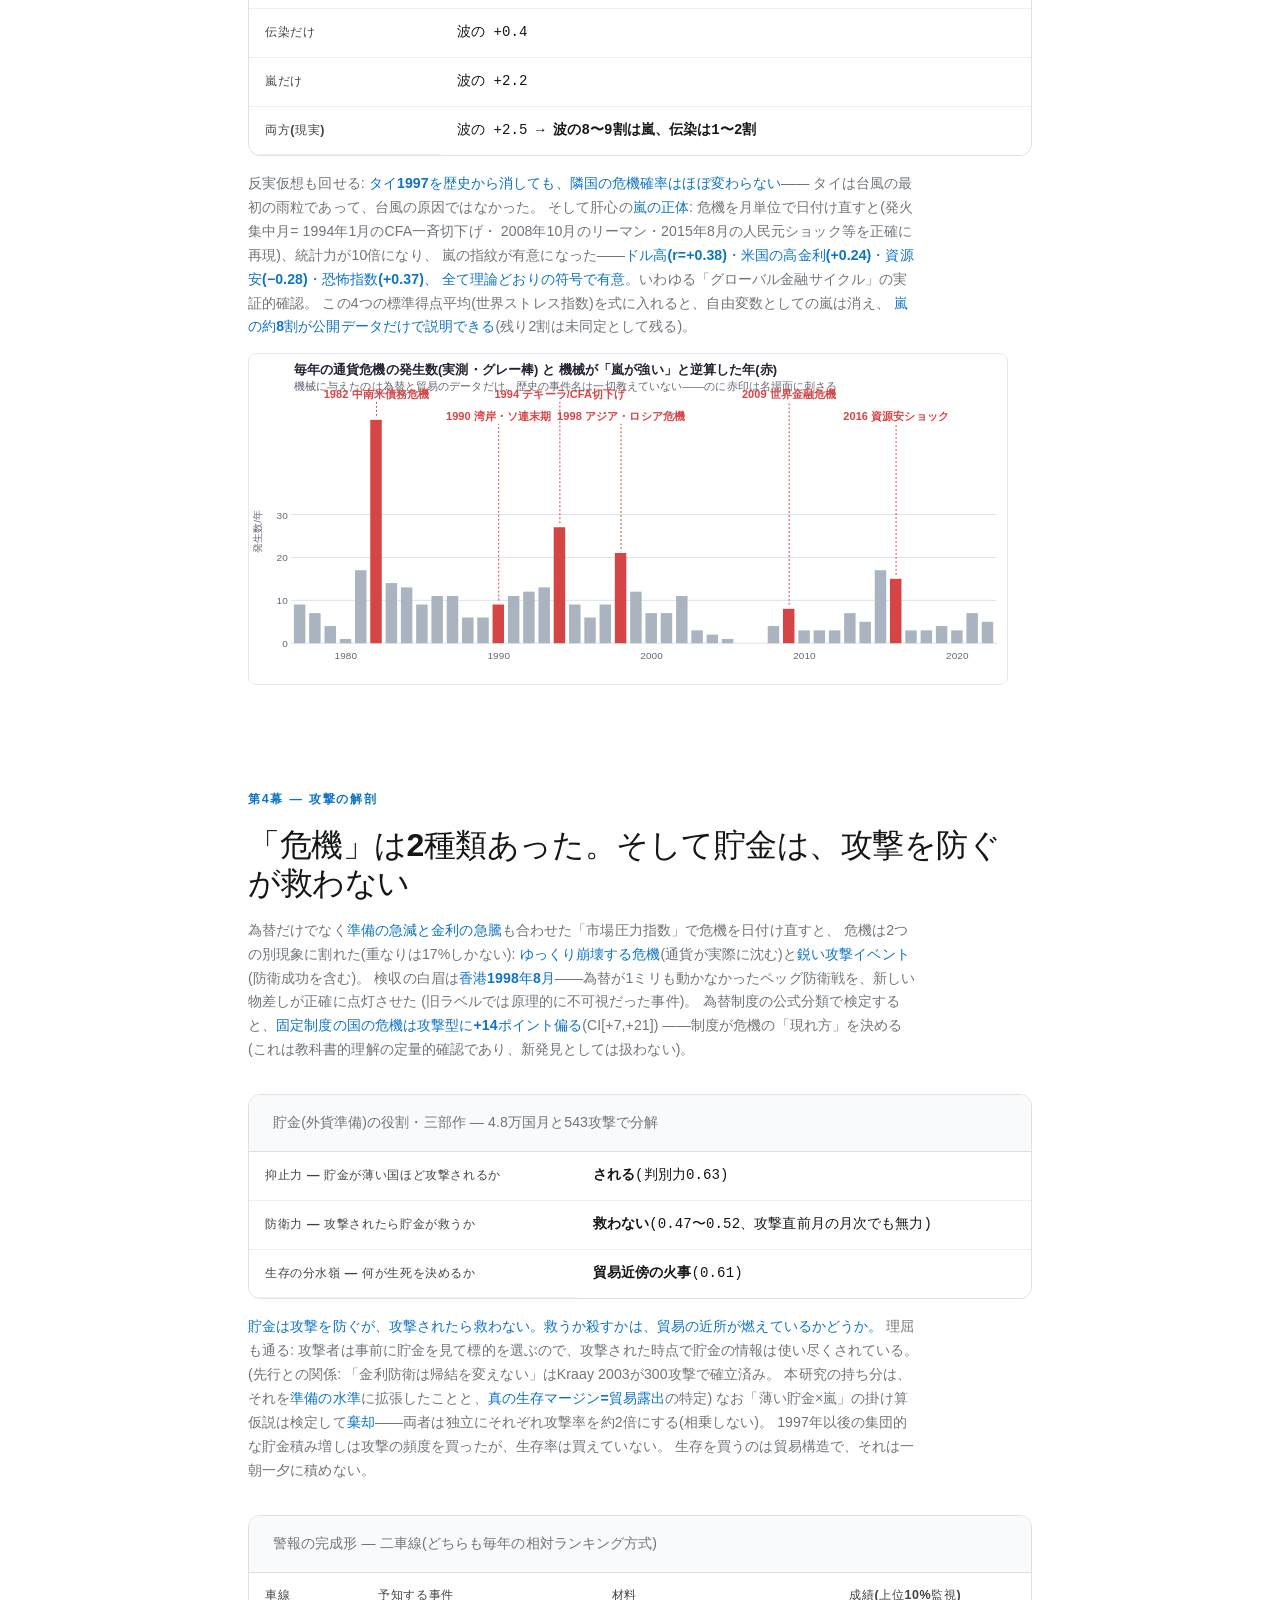
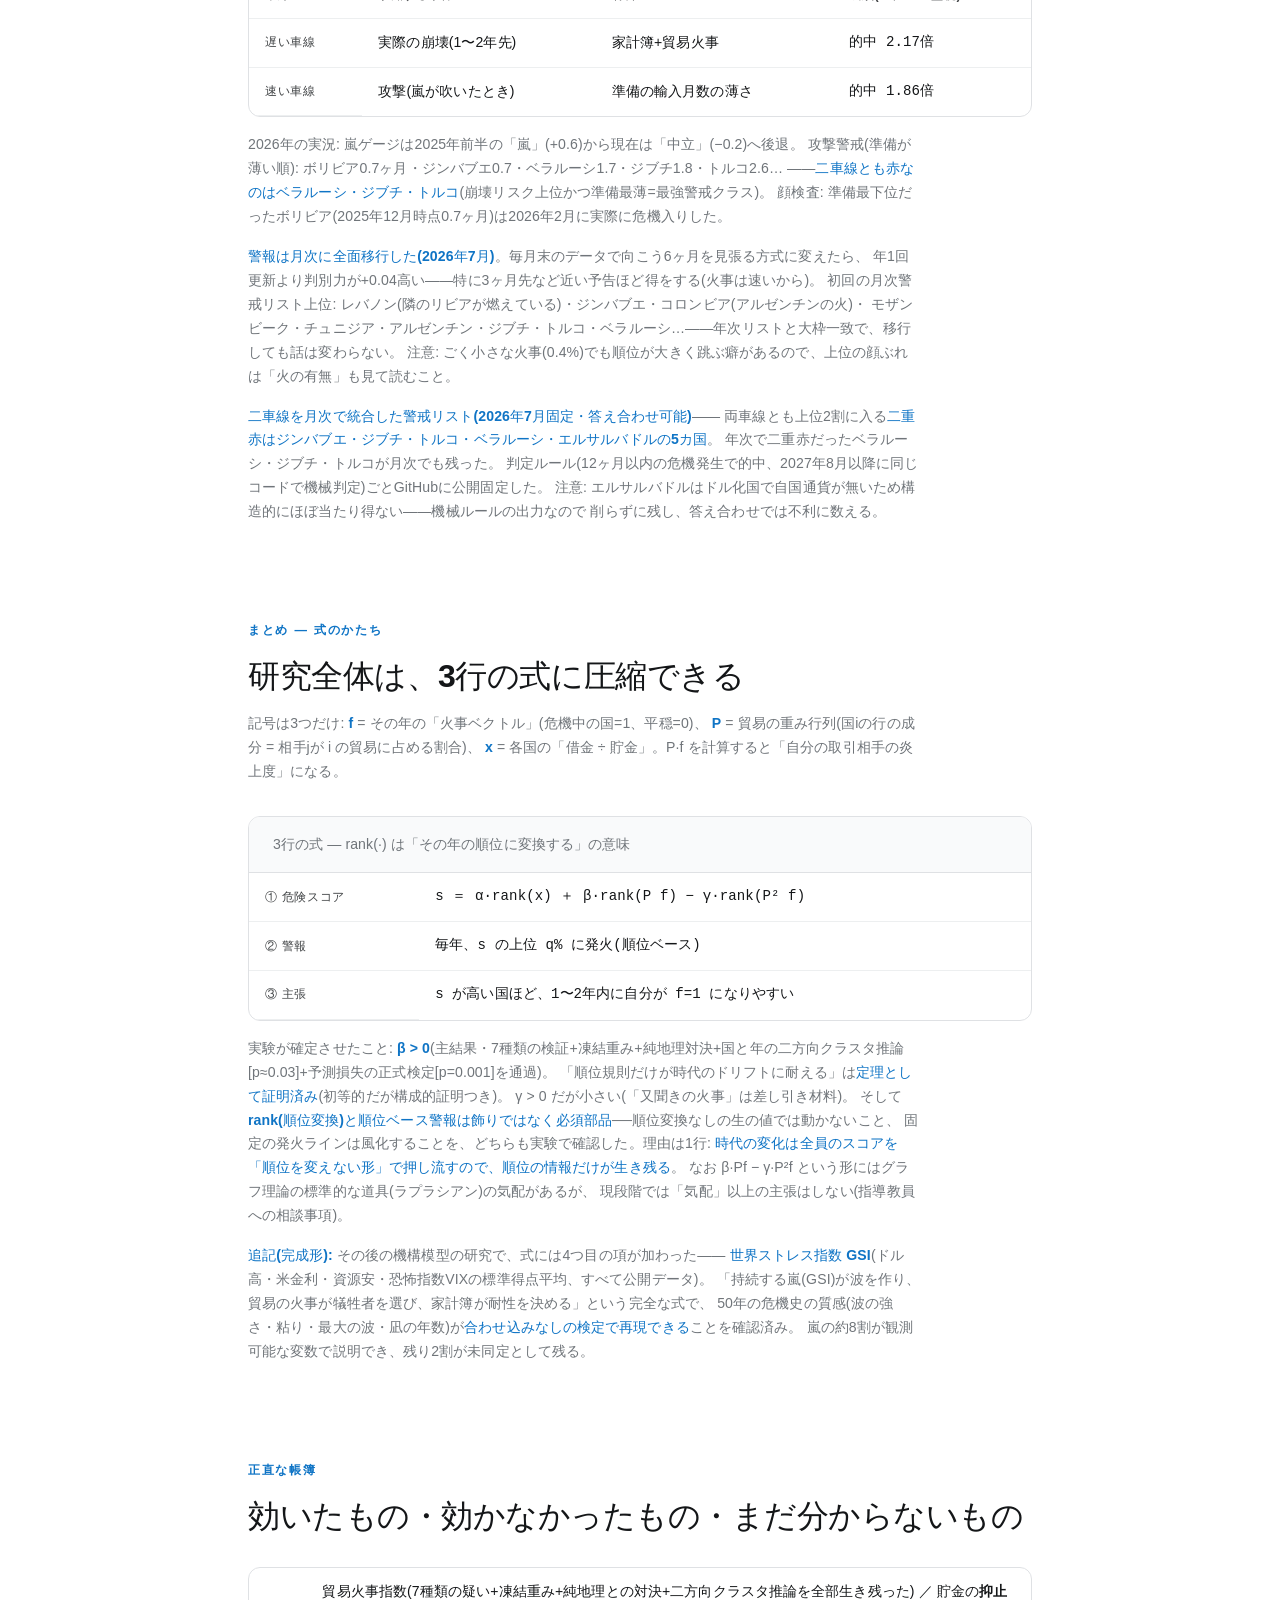
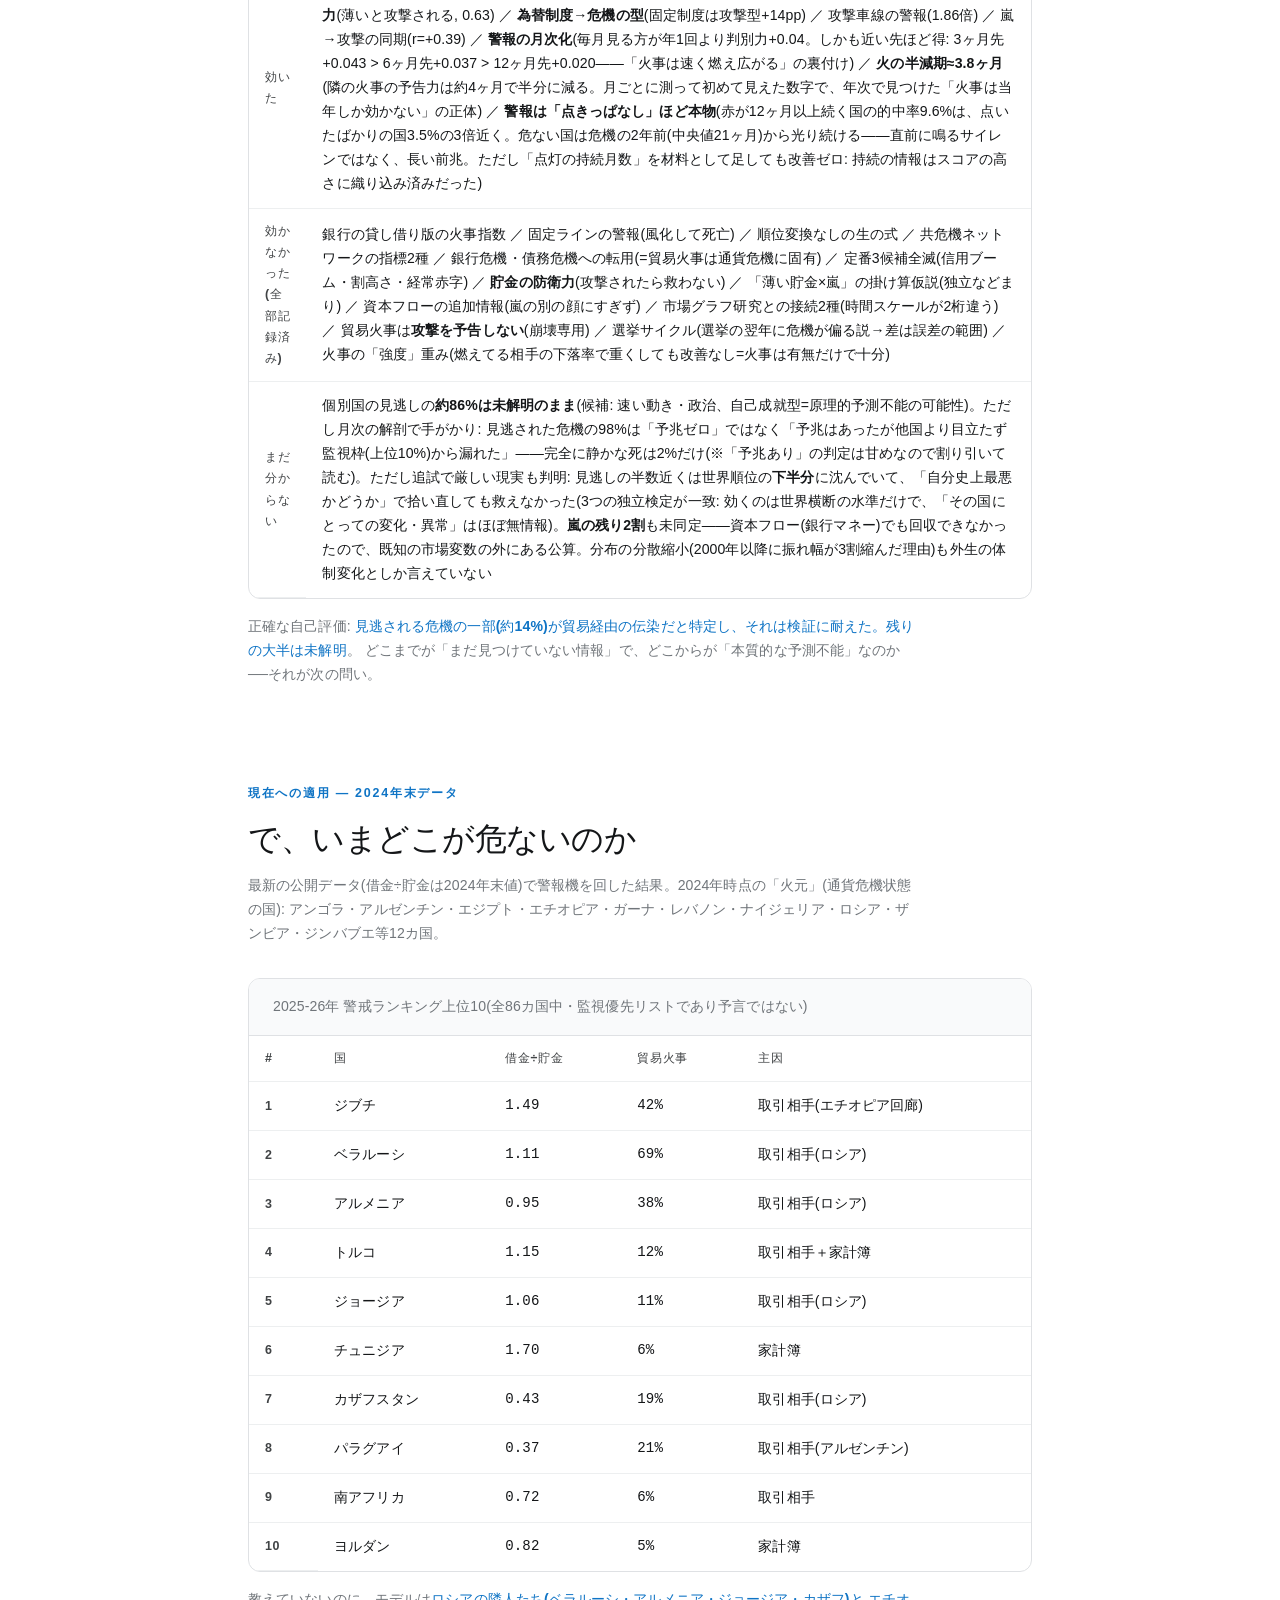
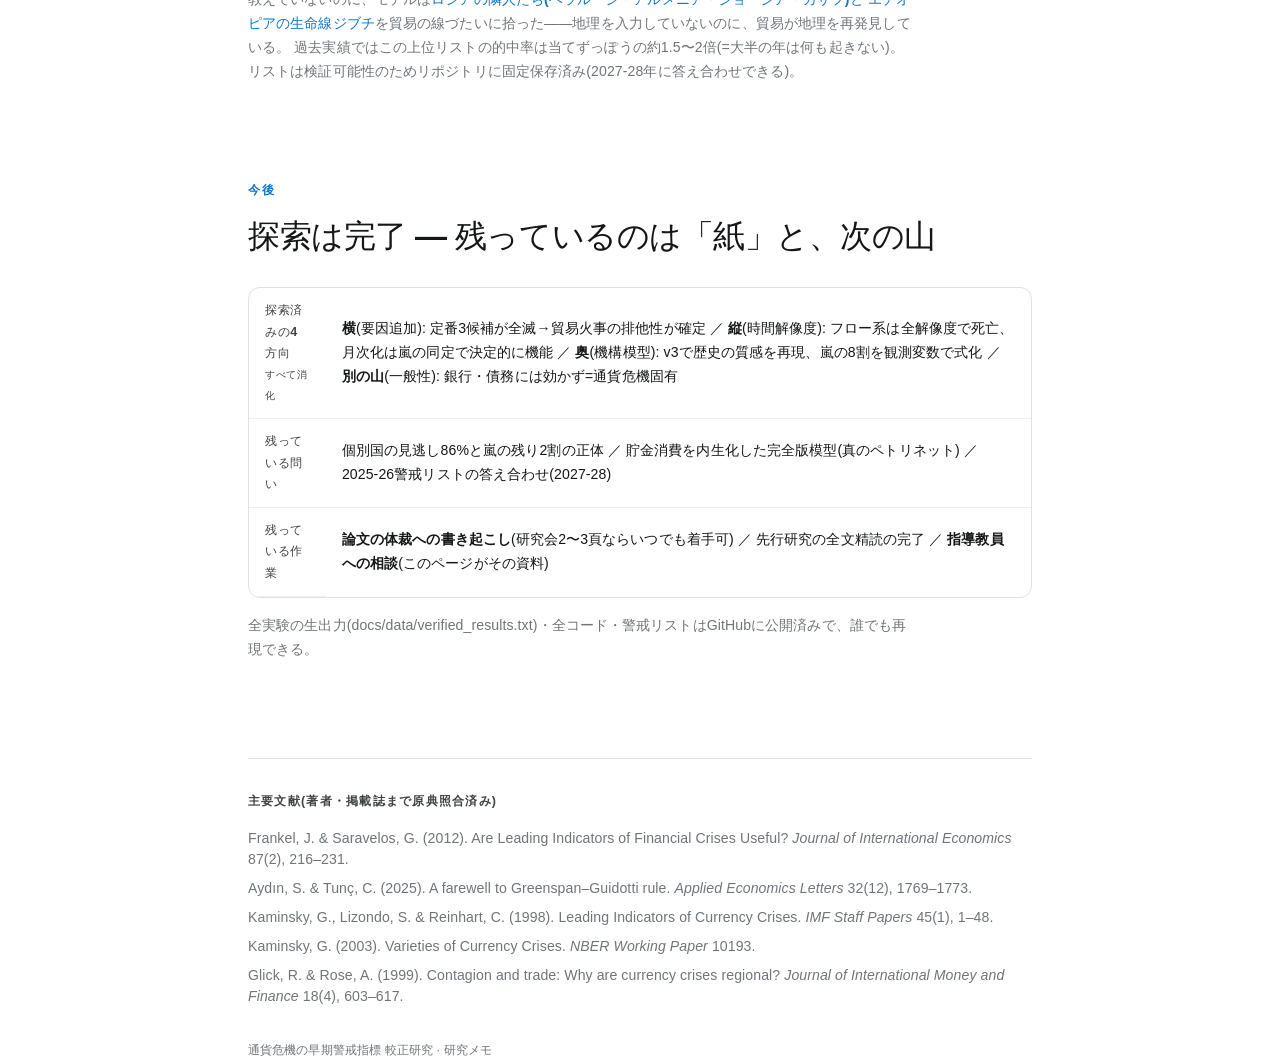
==== commit c91858e7: "test: 自己相対第2スクリーンは不合格 — 見逃しの半数は順位下半分・変化/異常系は無情報の三角測量完成" ====
--- a/advisor_brief.html
+++ b/advisor_brief.html
@@ -754,7 +754,7 @@
         <tbody>
           <tr><th>効いた</th><td>貿易火事指数(7種類の疑い+凍結重み+純地理との対決+二方向クラスタ推論を全部生き残った) ／ 貯金の<b>抑止力</b>(薄いと攻撃される, 0.63) ／ <b>為替制度→危機の型</b>(固定制度は攻撃型+14pp) ／ 攻撃車線の警報(1.86倍) ／ 嵐→攻撃の同期(r=+0.39) ／ <b>警報の月次化</b>(毎月見る方が年1回より判別力+0.04。しかも近い先ほど得: 3ヶ月先+0.043 &gt; 6ヶ月先+0.037 &gt; 12ヶ月先+0.020——「火事は速く燃え広がる」の裏付け) ／ <b>火の半減期≈3.8ヶ月</b>(隣の火事の予告力は約4ヶ月で半分に減る。月ごとに測って初めて見えた数字で、年次で見つけた「火事は当年しか効かない」の正体) ／ <b>警報は「点きっぱなし」ほど本物</b>(赤が12ヶ月以上続く国の的中率9.6%は、点いたばかりの国3.5%の3倍近く。危ない国は危機の2年前(中央値21ヶ月)から光り続ける——直前に鳴るサイレンではなく、長い前兆。ただし「点灯の持続月数」を材料として足しても改善ゼロ: 持続の情報はスコアの高さに織り込み済みだった)</td></tr>
           <tr><th>効かなかった<br>(全部記録済み)</th><td>銀行の貸し借り版の火事指数 ／ 固定ラインの警報(風化して死亡) ／ 順位変換なしの生の式 ／ 共危機ネットワークの指標2種 ／ 銀行危機・債務危機への転用(=貿易火事は通貨危機に固有) ／ 定番3候補全滅(信用ブーム・割高さ・経常赤字) ／ <b>貯金の防衛力</b>(攻撃されたら救わない) ／ 「薄い貯金×嵐」の掛け算仮説(独立などまり) ／ 資本フローの追加情報(嵐の別の顔にすぎず) ／ 市場グラフ研究との接続2種(時間スケールが2桁違う) ／ 貿易火事は<b>攻撃を予告しない</b>(崩壊専用) ／ 選挙サイクル(選挙の翌年に危機が偏る説→差は誤差の範囲) ／ 火事の「強度」重み(燃えてる相手の下落率で重くしても改善なし=火事は有無だけで十分)</td></tr>
-          <tr><th>まだ分からない</th><td>個別国の見逃しの<b>約86%は未解明のまま</b>(候補: 速い動き・政治、自己成就型=原理的予測不能の可能性)。ただし月次の解剖で手がかり: 見逃された危機の98%は「予兆ゼロ」ではなく「予兆はあったが他国より目立たず監視枠(上位10%)から漏れた」——完全に静かな死は2%だけ(※「予兆あり」の判定は甘めなので割り引いて読む)。<b>嵐の残り2割</b>も未同定——資本フロー(銀行マネー)でも回収できなかったので、既知の市場変数の外にある公算。分布の分散縮小(2000年以降に振れ幅が3割縮んだ理由)も外生の体制変化としか言えていない</td></tr>
+          <tr><th>まだ分からない</th><td>個別国の見逃しの<b>約86%は未解明のまま</b>(候補: 速い動き・政治、自己成就型=原理的予測不能の可能性)。ただし月次の解剖で手がかり: 見逃された危機の98%は「予兆ゼロ」ではなく「予兆はあったが他国より目立たず監視枠(上位10%)から漏れた」——完全に静かな死は2%だけ(※「予兆あり」の判定は甘めなので割り引いて読む)。ただし追試で厳しい現実も判明: 見逃しの半数近くは世界順位の<b>下半分</b>に沈んでいて、「自分史上最悪かどうか」で拾い直しても救えなかった(3つの独立検定が一致: 効くのは世界横断の水準だけで、「その国にとっての変化・異常」はほぼ無情報)。<b>嵐の残り2割</b>も未同定——資本フロー(銀行マネー)でも回収できなかったので、既知の市場変数の外にある公算。分布の分散縮小(2000年以降に振れ幅が3割縮んだ理由)も外生の体制変化としか言えていない</td></tr>
         </tbody>
       </table>
     </div>
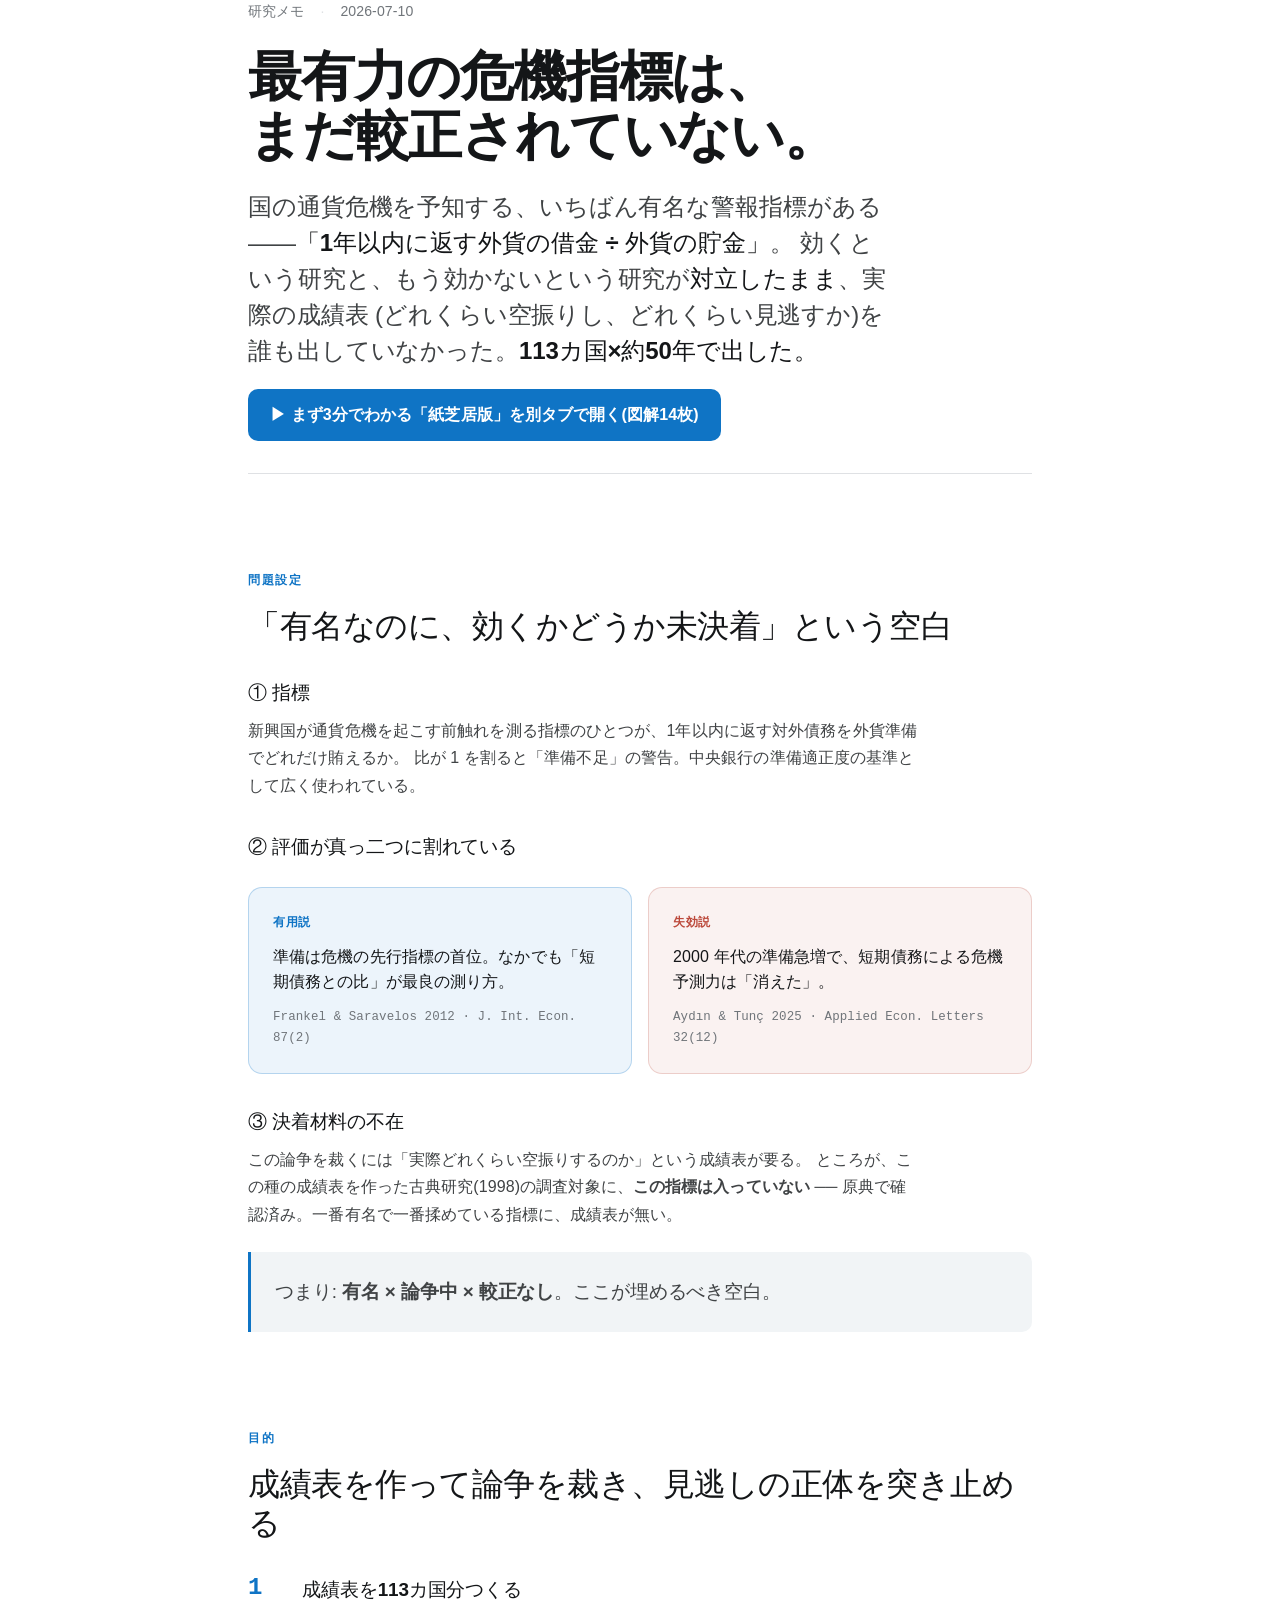
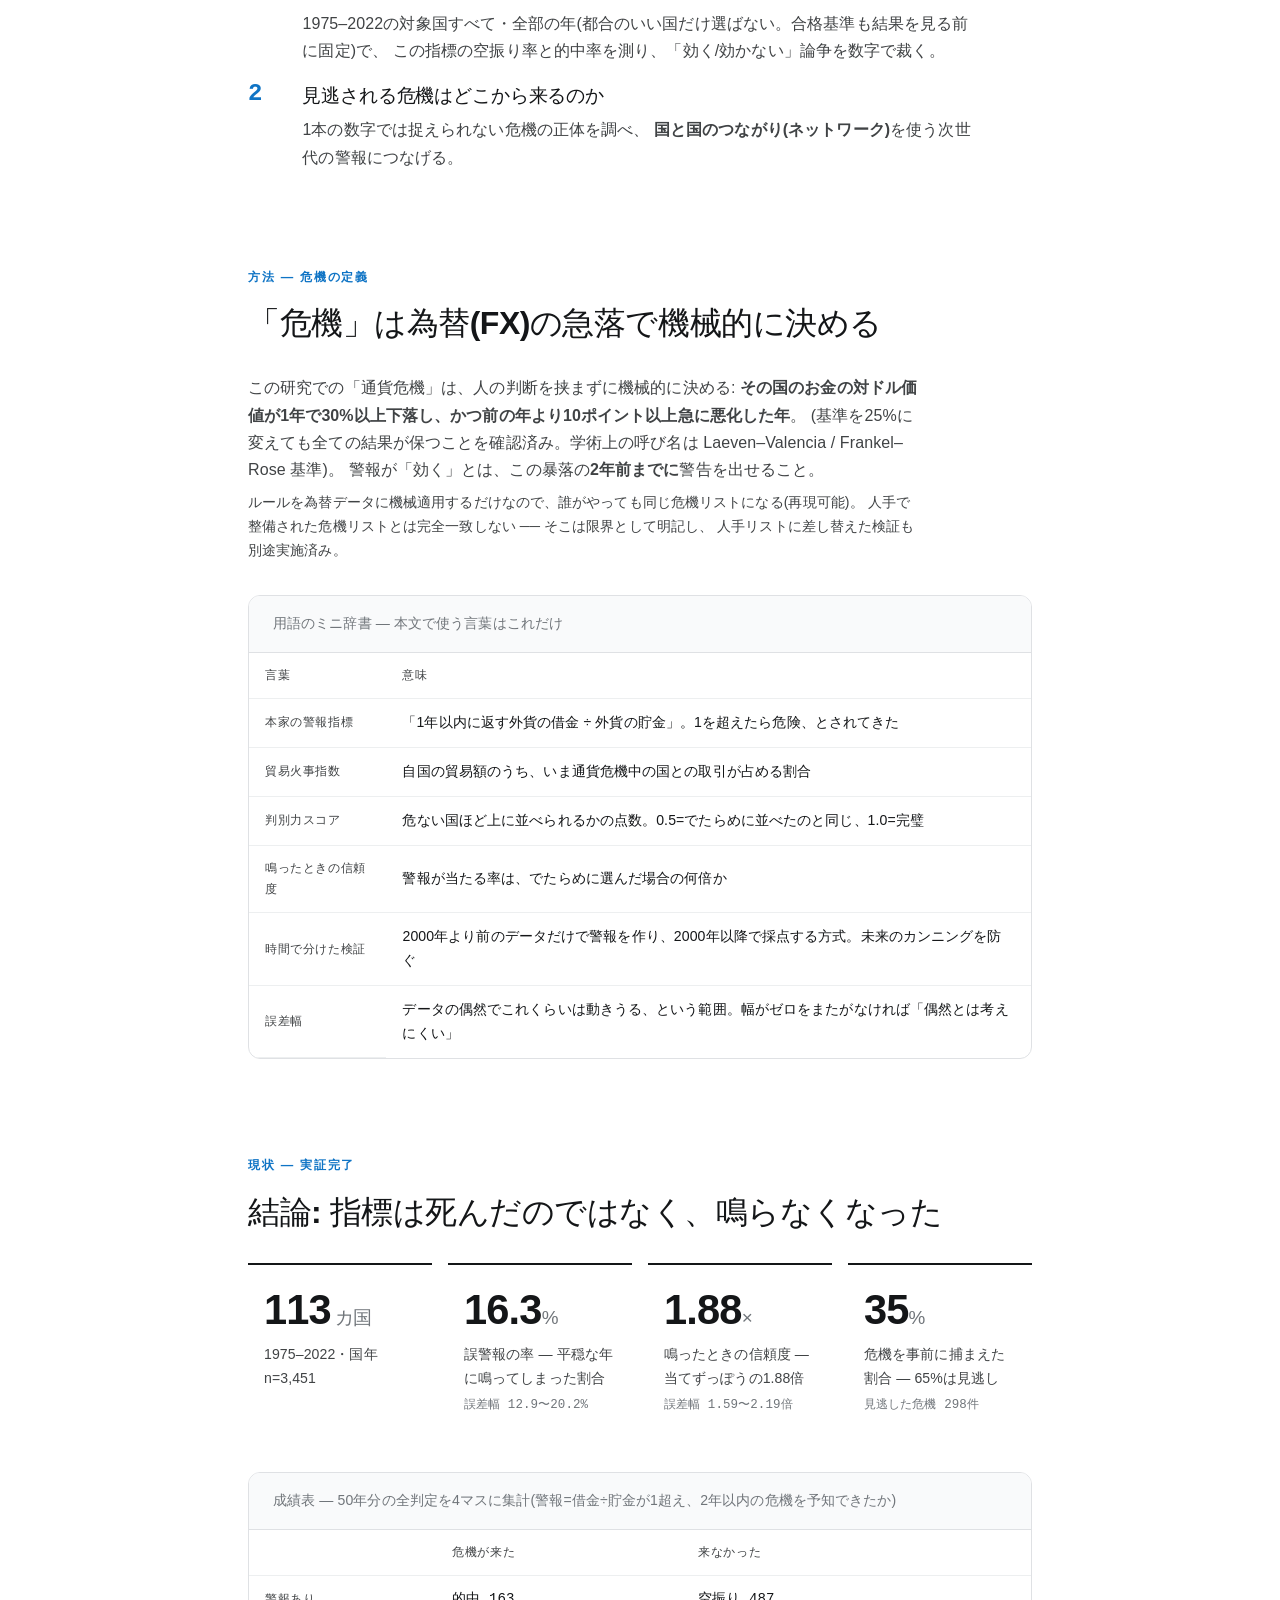
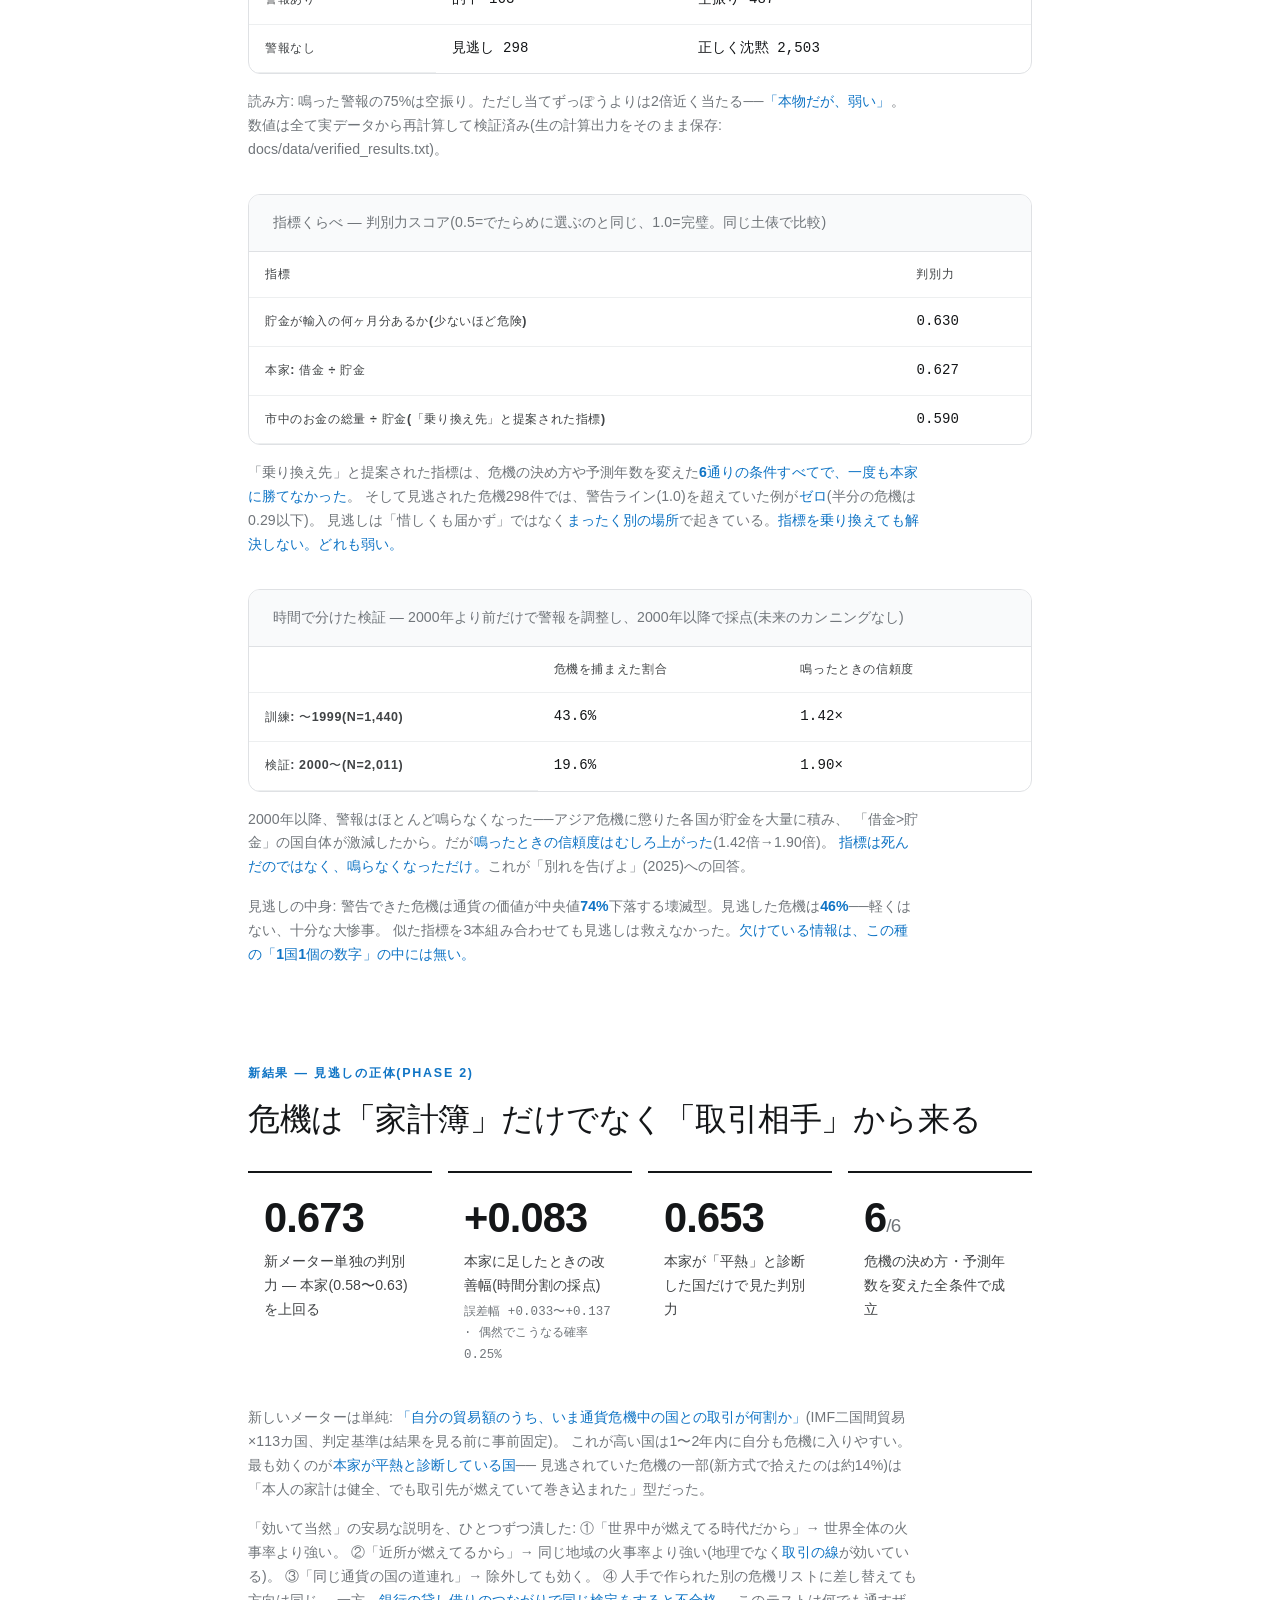
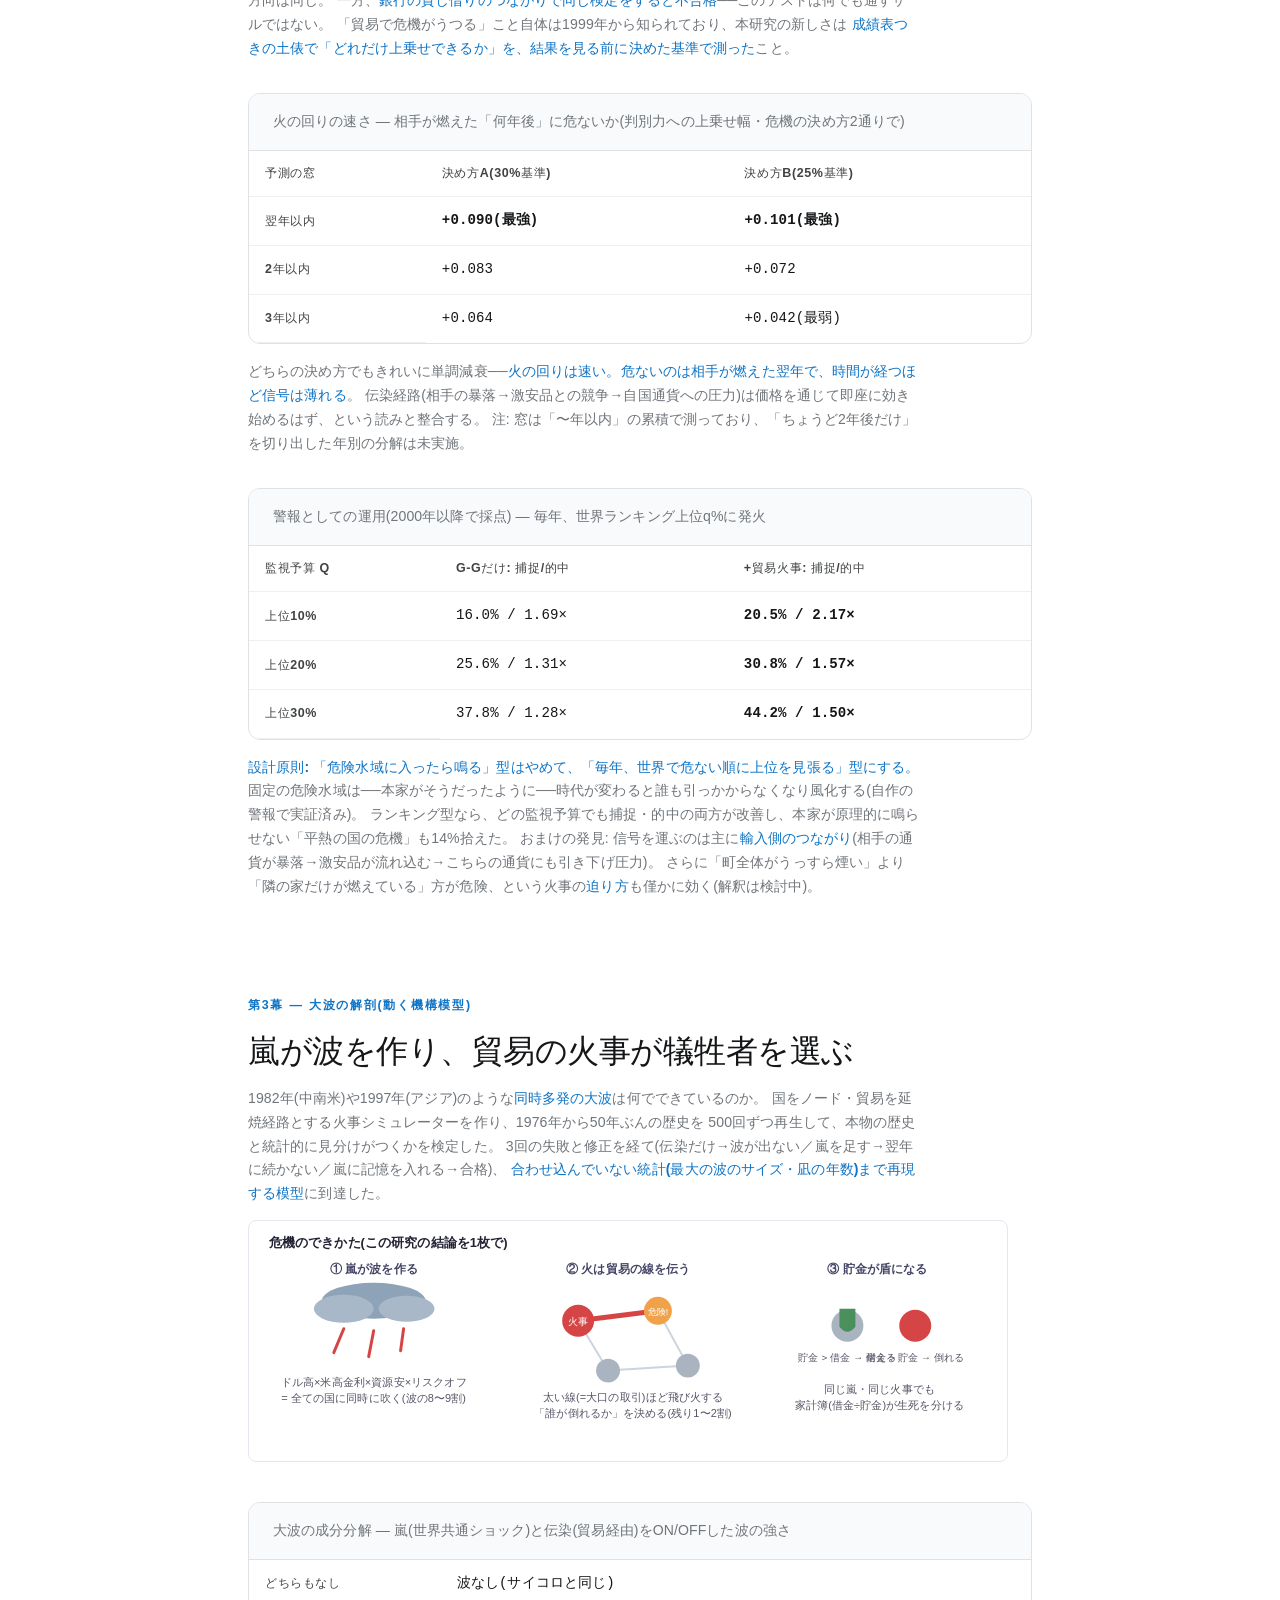
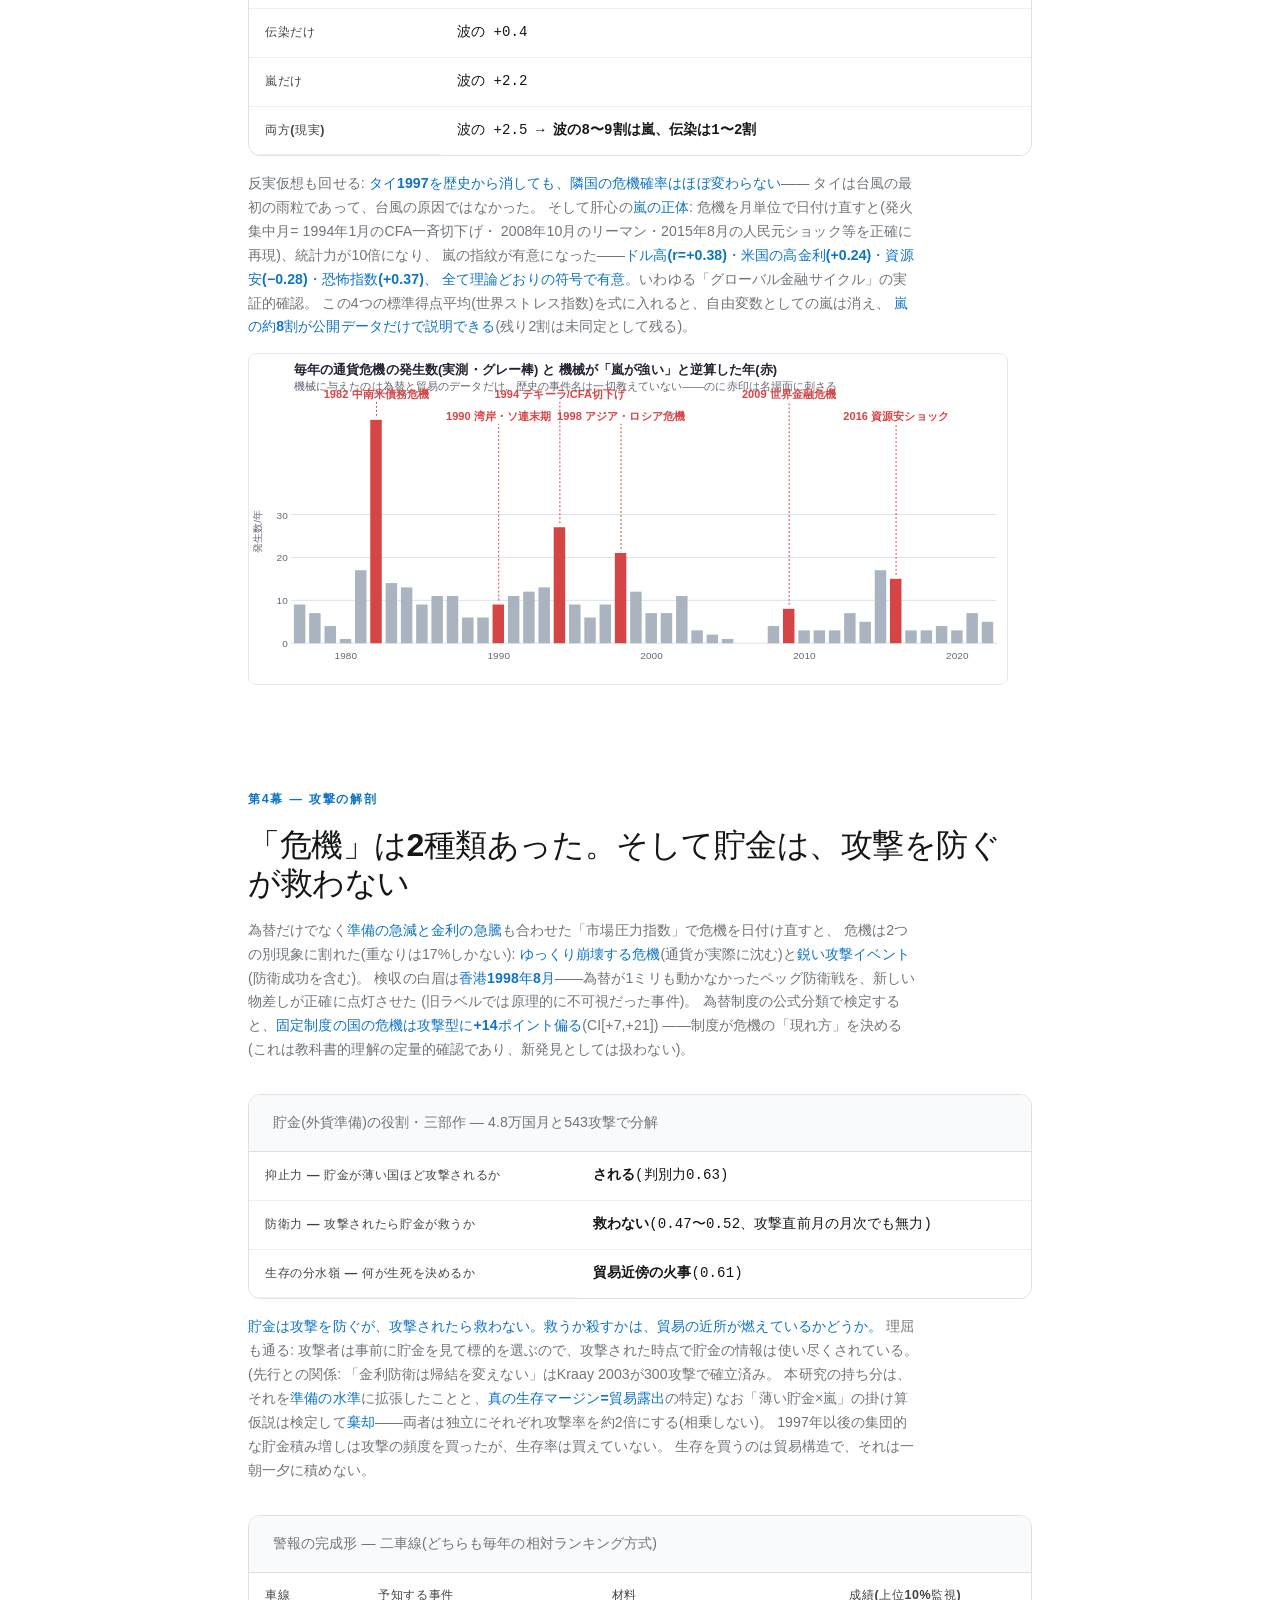
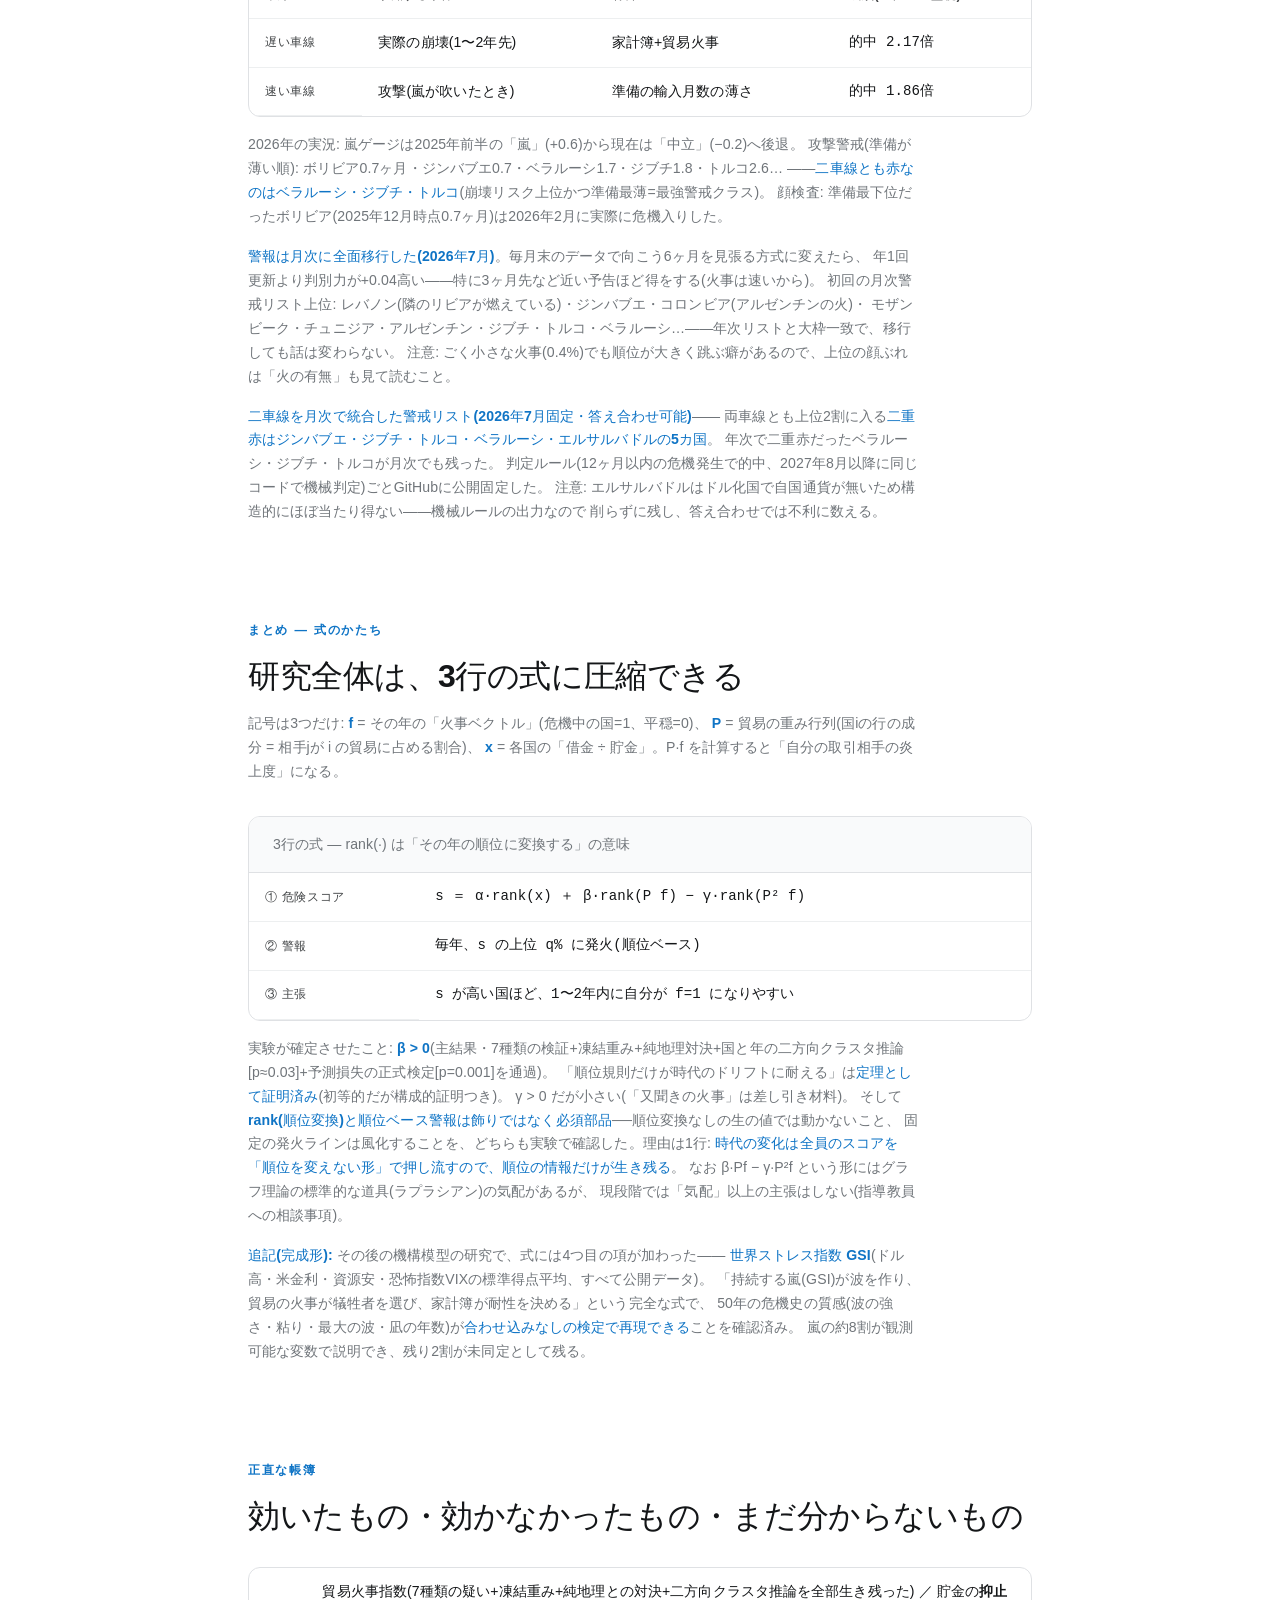
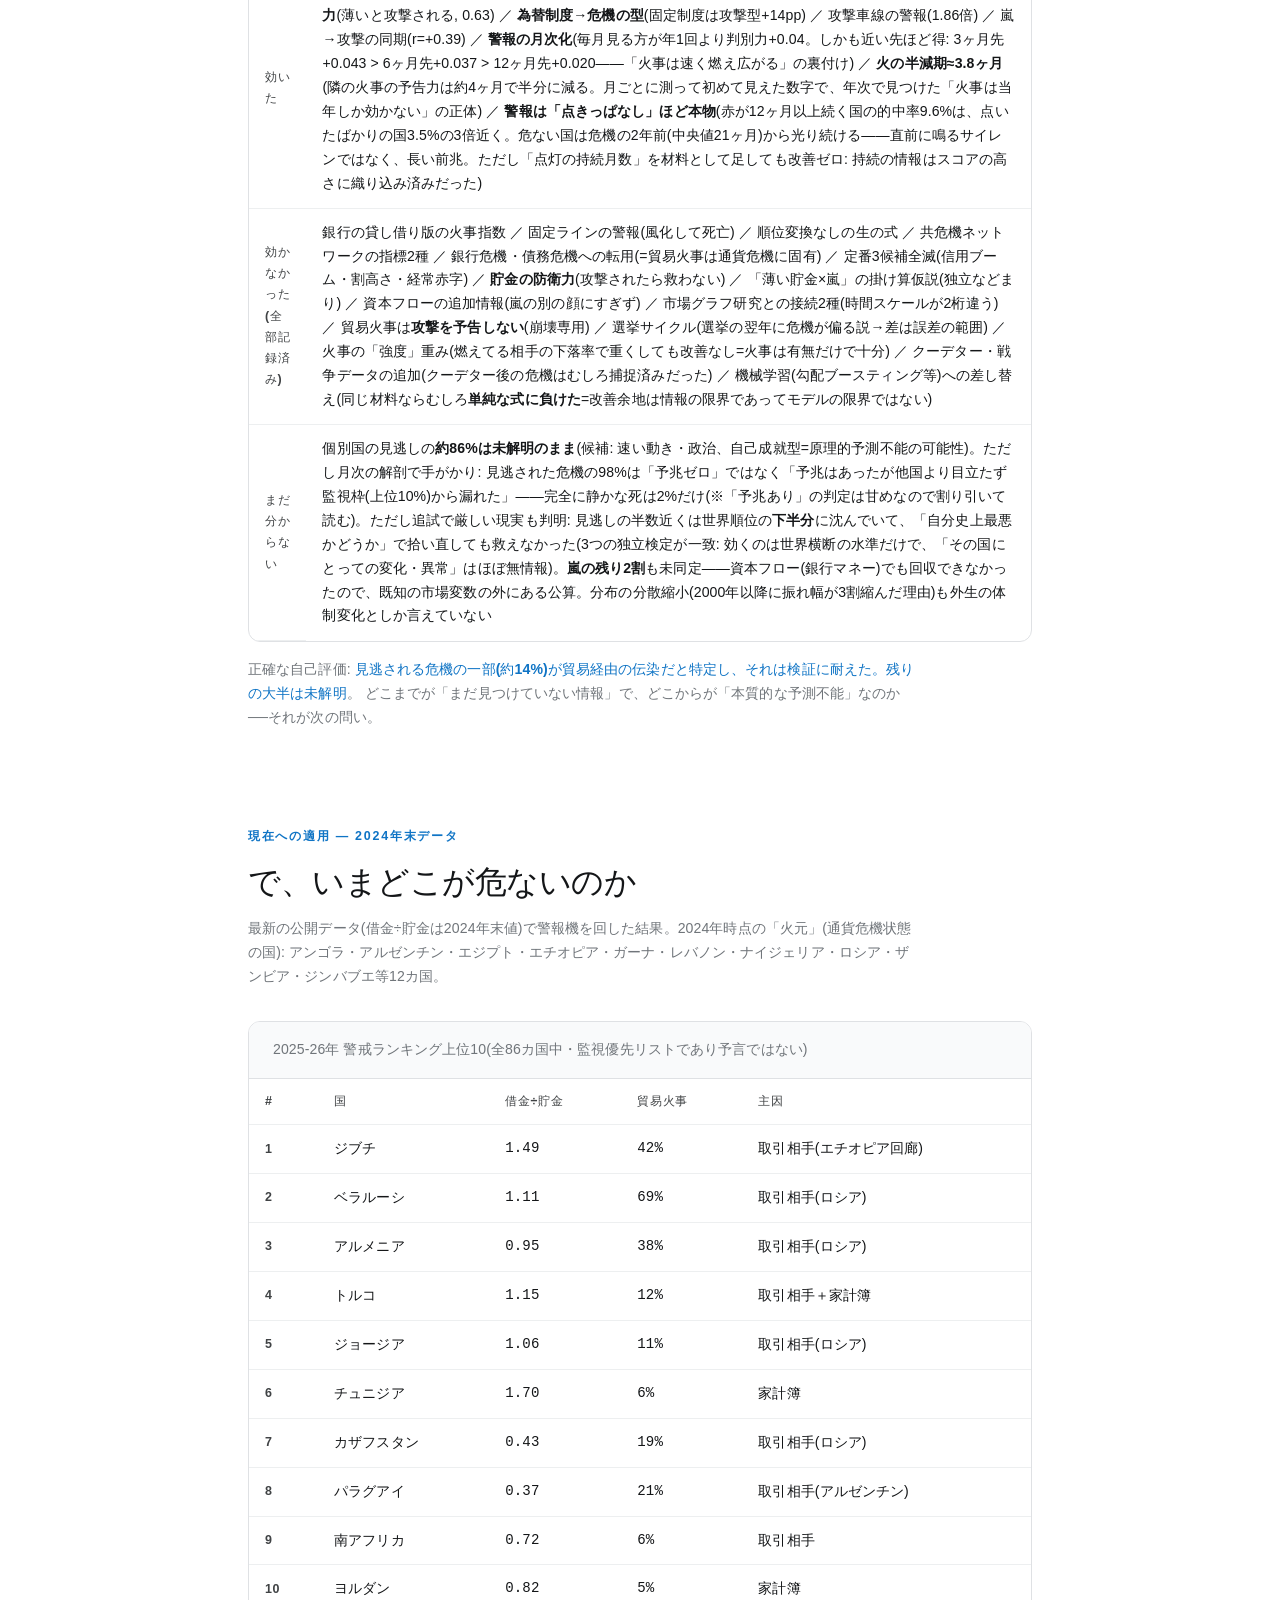
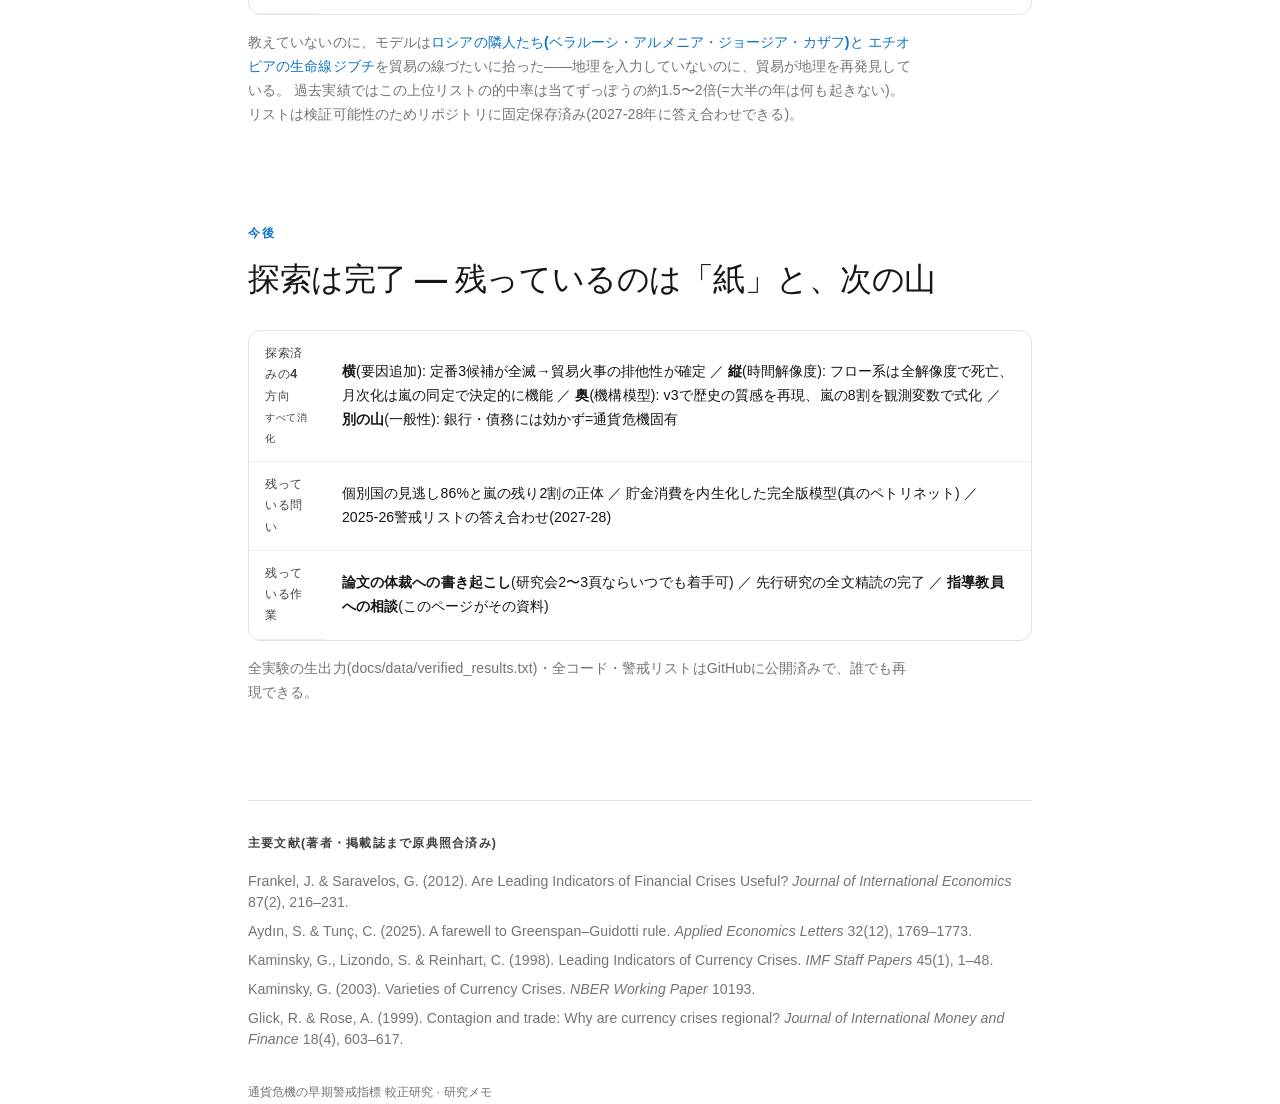
==== commit 47d9ceff: "feat: 関数形の検定 — GBM/RF/ビン表は同一情報でロジットに劣後(Beutel et al.再現)・天井は情報の限界で確定" ====
--- a/advisor_brief.html
+++ b/advisor_brief.html
@@ -753,7 +753,7 @@
       <table>
         <tbody>
           <tr><th>効いた</th><td>貿易火事指数(7種類の疑い+凍結重み+純地理との対決+二方向クラスタ推論を全部生き残った) ／ 貯金の<b>抑止力</b>(薄いと攻撃される, 0.63) ／ <b>為替制度→危機の型</b>(固定制度は攻撃型+14pp) ／ 攻撃車線の警報(1.86倍) ／ 嵐→攻撃の同期(r=+0.39) ／ <b>警報の月次化</b>(毎月見る方が年1回より判別力+0.04。しかも近い先ほど得: 3ヶ月先+0.043 &gt; 6ヶ月先+0.037 &gt; 12ヶ月先+0.020——「火事は速く燃え広がる」の裏付け) ／ <b>火の半減期≈3.8ヶ月</b>(隣の火事の予告力は約4ヶ月で半分に減る。月ごとに測って初めて見えた数字で、年次で見つけた「火事は当年しか効かない」の正体) ／ <b>警報は「点きっぱなし」ほど本物</b>(赤が12ヶ月以上続く国の的中率9.6%は、点いたばかりの国3.5%の3倍近く。危ない国は危機の2年前(中央値21ヶ月)から光り続ける——直前に鳴るサイレンではなく、長い前兆。ただし「点灯の持続月数」を材料として足しても改善ゼロ: 持続の情報はスコアの高さに織り込み済みだった)</td></tr>
-          <tr><th>効かなかった<br>(全部記録済み)</th><td>銀行の貸し借り版の火事指数 ／ 固定ラインの警報(風化して死亡) ／ 順位変換なしの生の式 ／ 共危機ネットワークの指標2種 ／ 銀行危機・債務危機への転用(=貿易火事は通貨危機に固有) ／ 定番3候補全滅(信用ブーム・割高さ・経常赤字) ／ <b>貯金の防衛力</b>(攻撃されたら救わない) ／ 「薄い貯金×嵐」の掛け算仮説(独立などまり) ／ 資本フローの追加情報(嵐の別の顔にすぎず) ／ 市場グラフ研究との接続2種(時間スケールが2桁違う) ／ 貿易火事は<b>攻撃を予告しない</b>(崩壊専用) ／ 選挙サイクル(選挙の翌年に危機が偏る説→差は誤差の範囲) ／ 火事の「強度」重み(燃えてる相手の下落率で重くしても改善なし=火事は有無だけで十分)</td></tr>
+          <tr><th>効かなかった<br>(全部記録済み)</th><td>銀行の貸し借り版の火事指数 ／ 固定ラインの警報(風化して死亡) ／ 順位変換なしの生の式 ／ 共危機ネットワークの指標2種 ／ 銀行危機・債務危機への転用(=貿易火事は通貨危機に固有) ／ 定番3候補全滅(信用ブーム・割高さ・経常赤字) ／ <b>貯金の防衛力</b>(攻撃されたら救わない) ／ 「薄い貯金×嵐」の掛け算仮説(独立などまり) ／ 資本フローの追加情報(嵐の別の顔にすぎず) ／ 市場グラフ研究との接続2種(時間スケールが2桁違う) ／ 貿易火事は<b>攻撃を予告しない</b>(崩壊専用) ／ 選挙サイクル(選挙の翌年に危機が偏る説→差は誤差の範囲) ／ 火事の「強度」重み(燃えてる相手の下落率で重くしても改善なし=火事は有無だけで十分) ／ クーデター・戦争データの追加(クーデター後の危機はむしろ捕捉済みだった) ／ 機械学習(勾配ブースティング等)への差し替え(同じ材料ならむしろ<b>単純な式に負けた</b>=改善余地は情報の限界であってモデルの限界ではない)</td></tr>
           <tr><th>まだ分からない</th><td>個別国の見逃しの<b>約86%は未解明のまま</b>(候補: 速い動き・政治、自己成就型=原理的予測不能の可能性)。ただし月次の解剖で手がかり: 見逃された危機の98%は「予兆ゼロ」ではなく「予兆はあったが他国より目立たず監視枠(上位10%)から漏れた」——完全に静かな死は2%だけ(※「予兆あり」の判定は甘めなので割り引いて読む)。ただし追試で厳しい現実も判明: 見逃しの半数近くは世界順位の<b>下半分</b>に沈んでいて、「自分史上最悪かどうか」で拾い直しても救えなかった(3つの独立検定が一致: 効くのは世界横断の水準だけで、「その国にとっての変化・異常」はほぼ無情報)。<b>嵐の残り2割</b>も未同定——資本フロー(銀行マネー)でも回収できなかったので、既知の市場変数の外にある公算。分布の分散縮小(2000年以降に振れ幅が3割縮んだ理由)も外生の体制変化としか言えていない</td></tr>
         </tbody>
       </table>
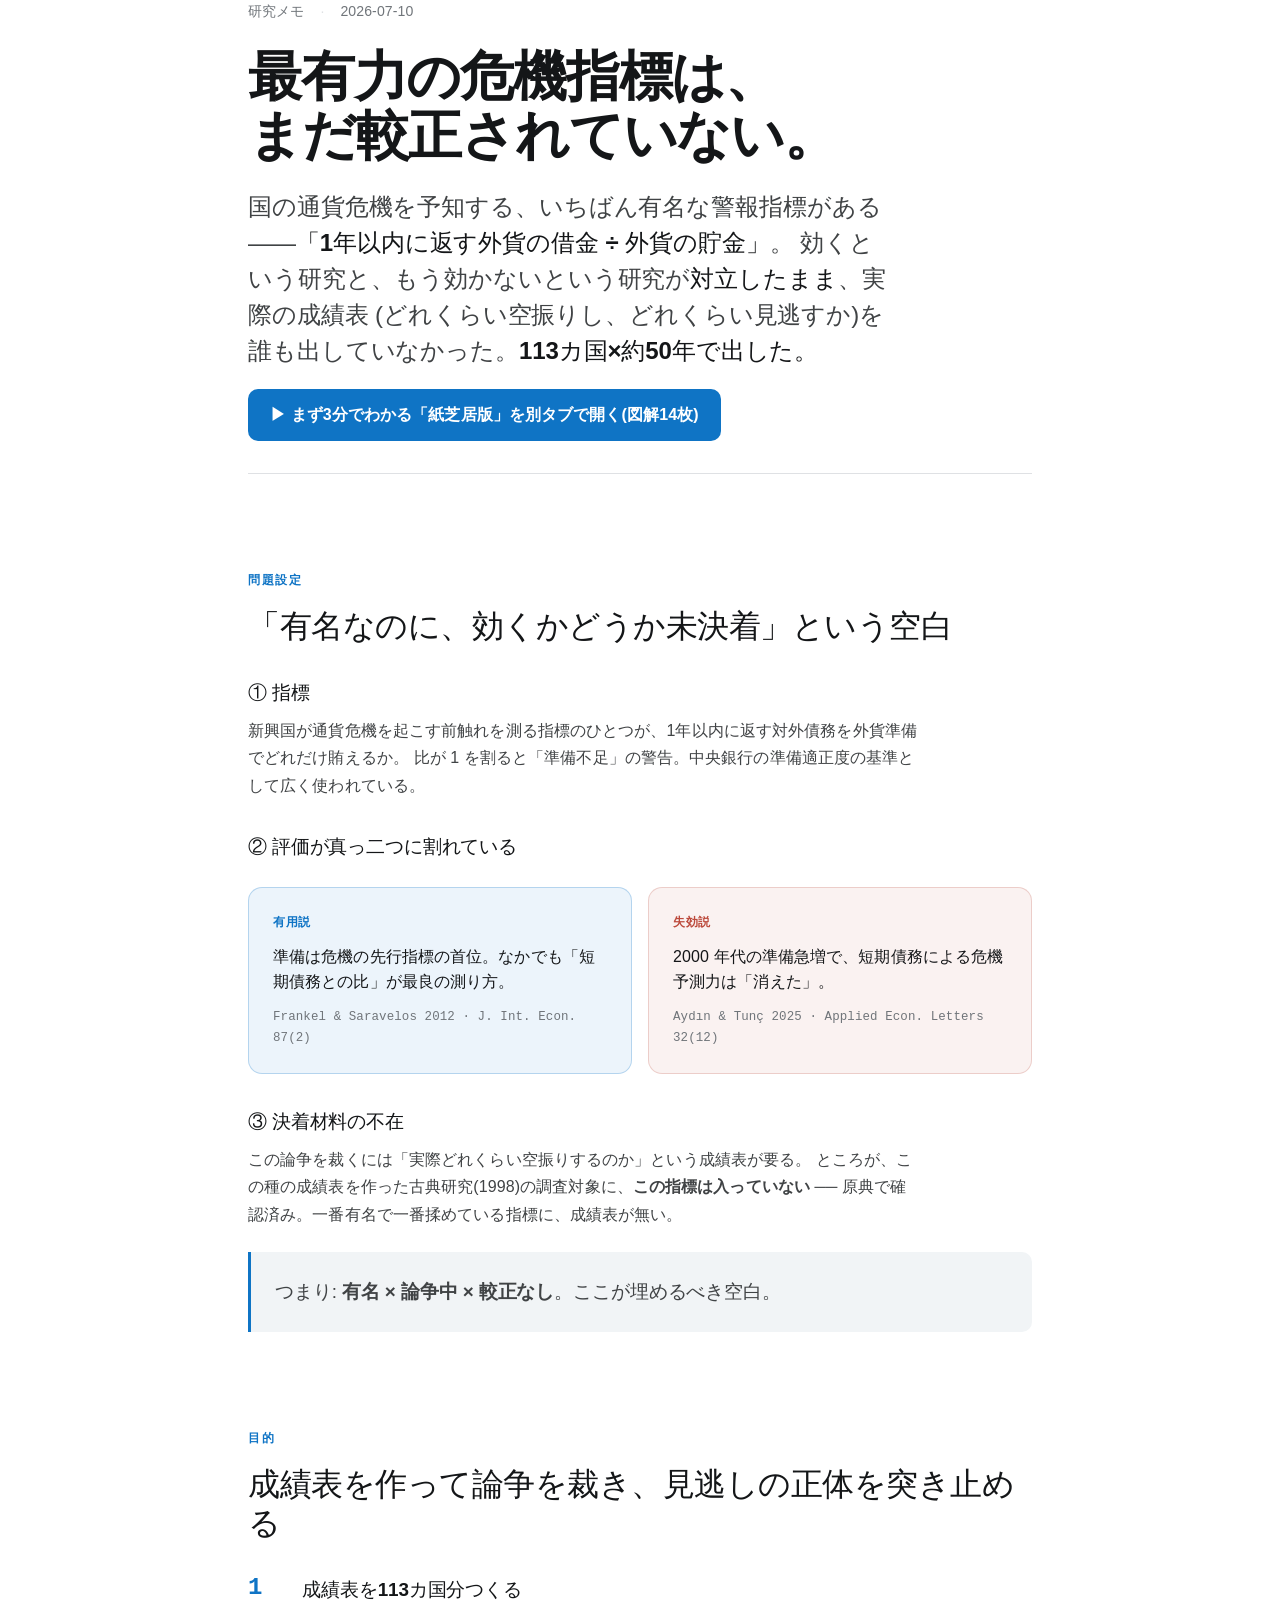
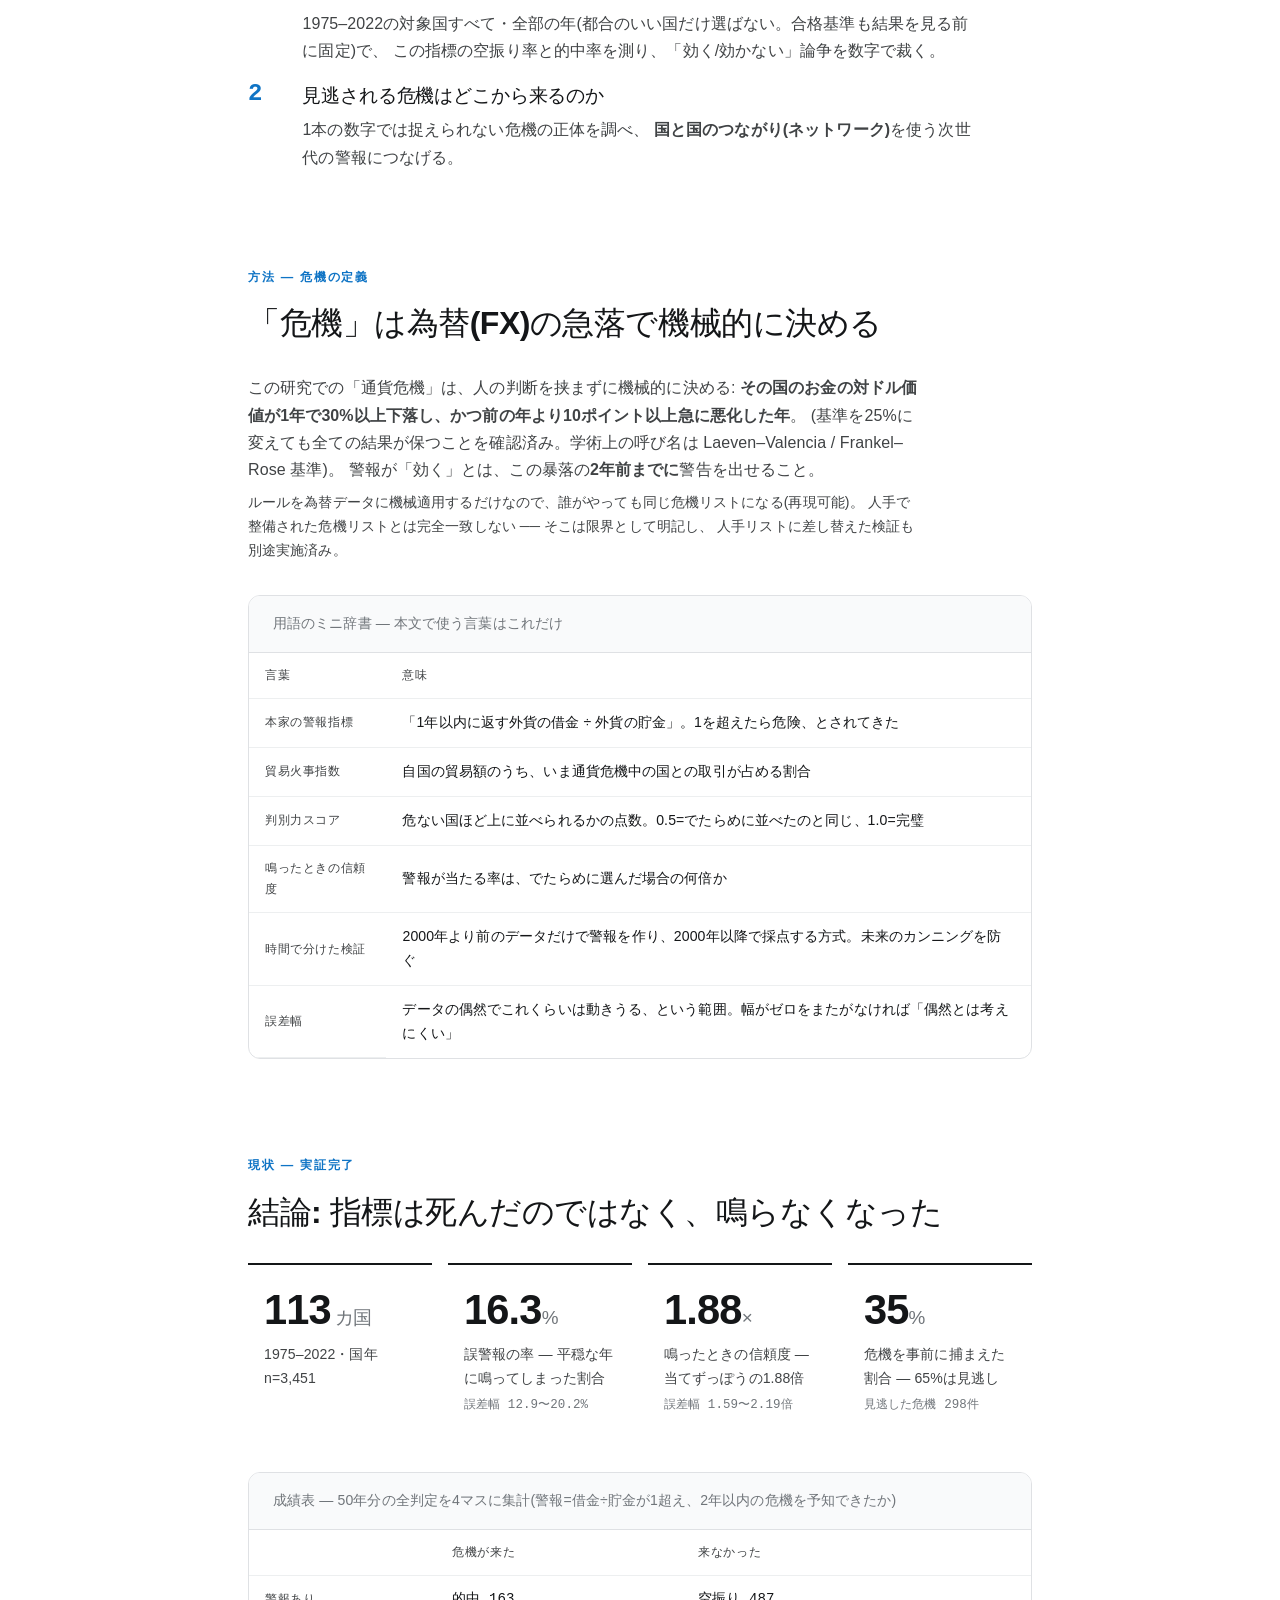
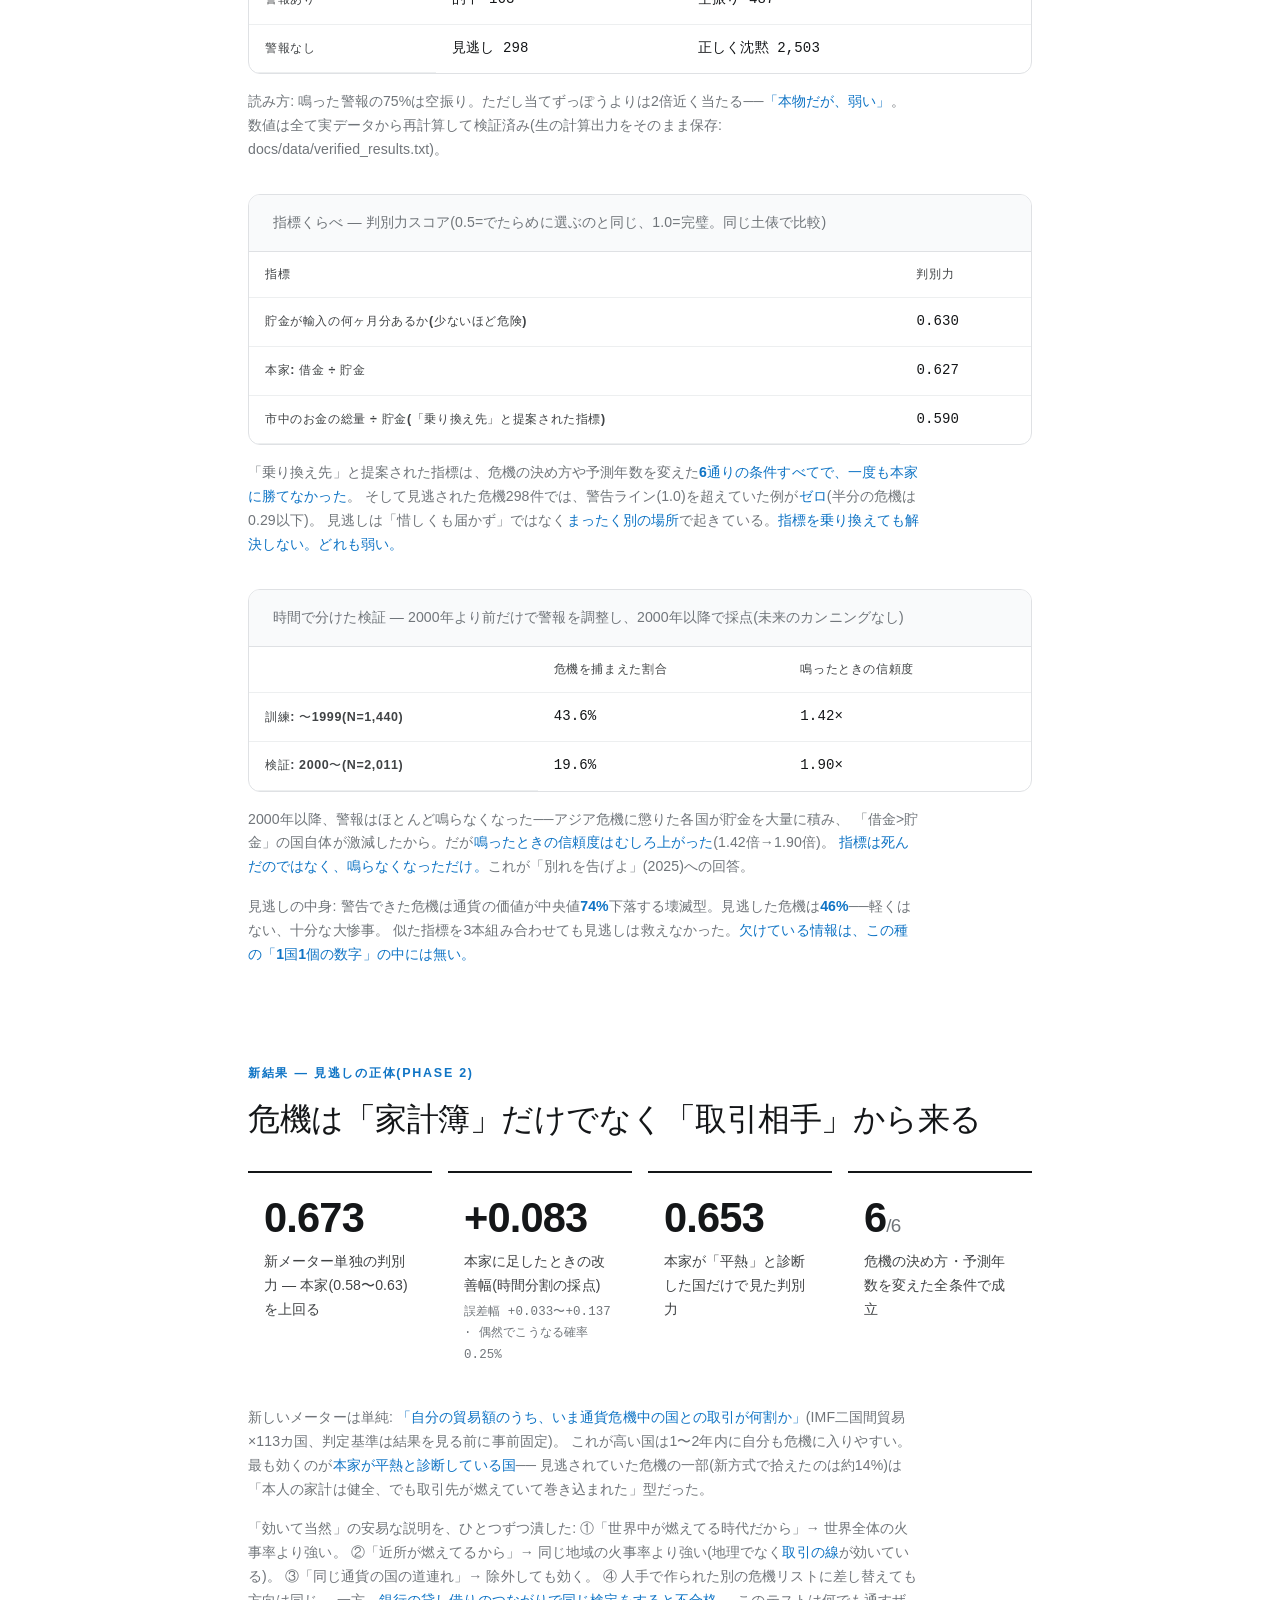
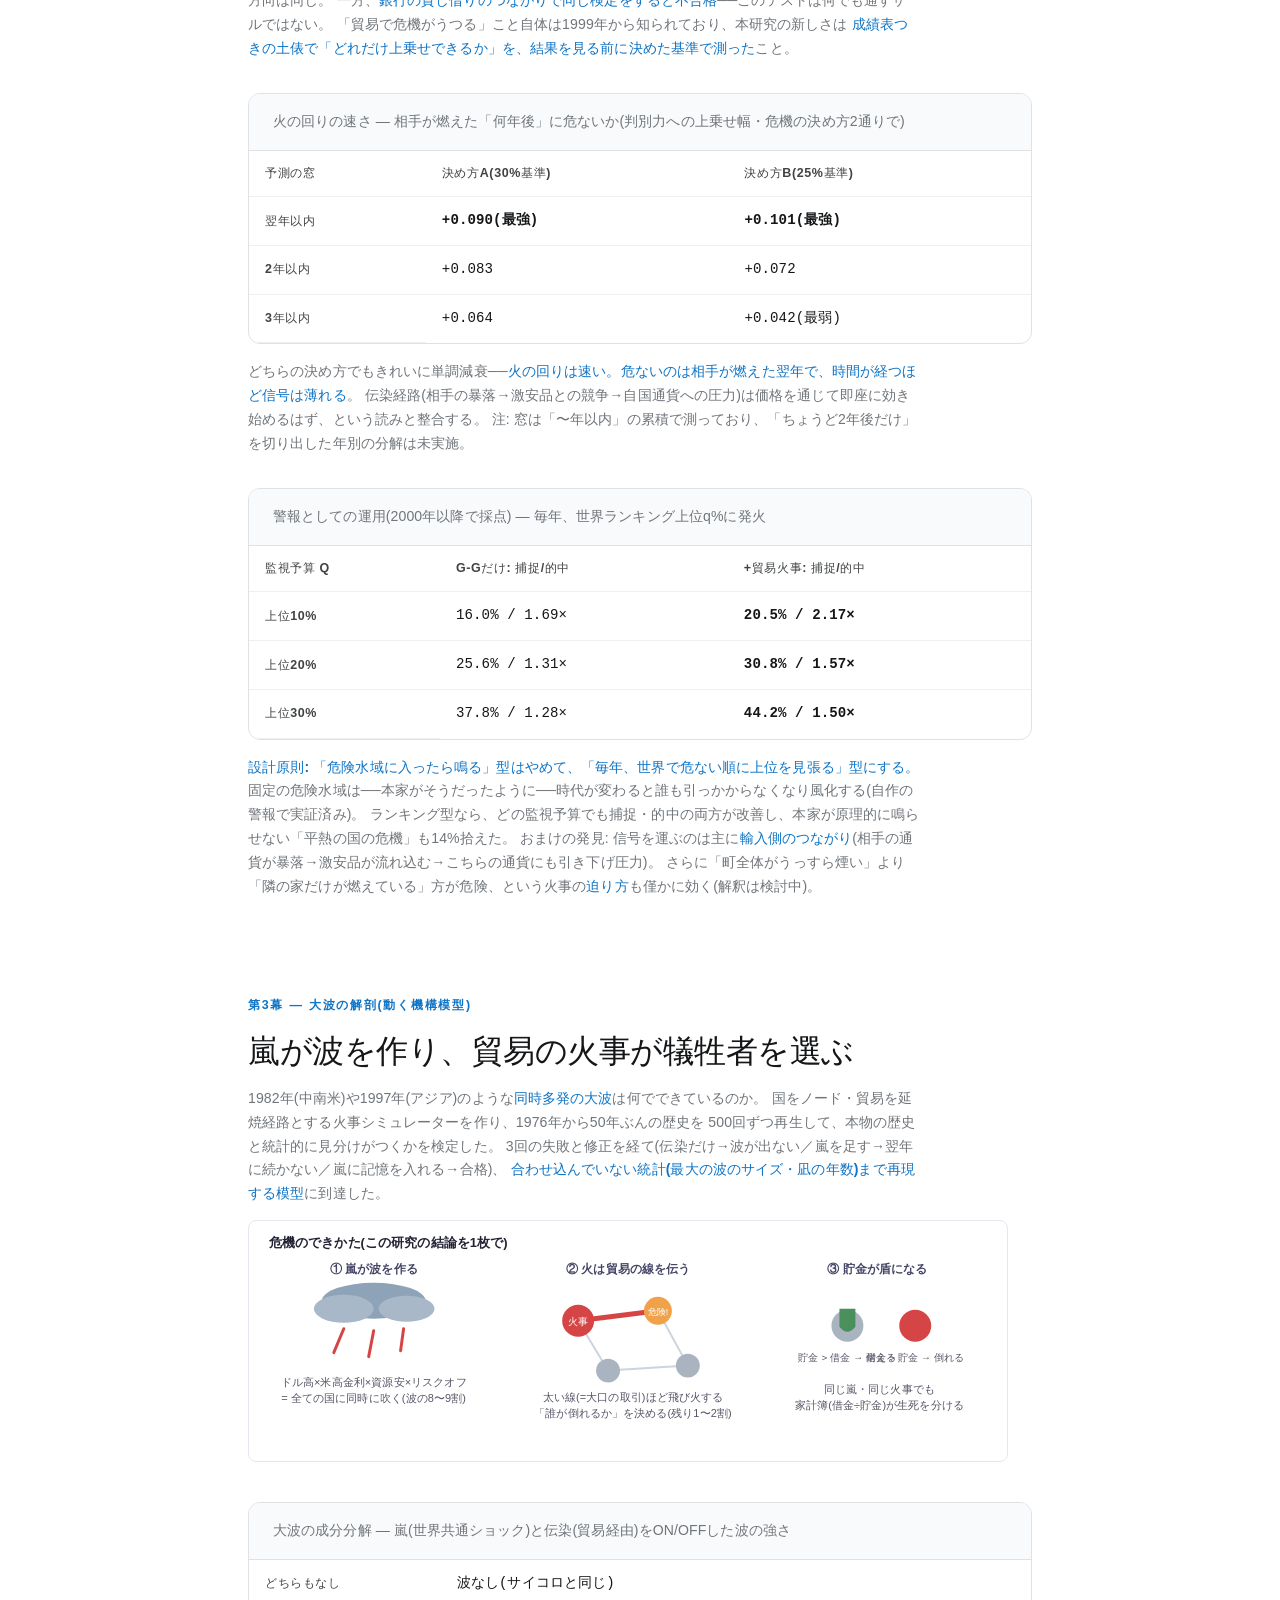
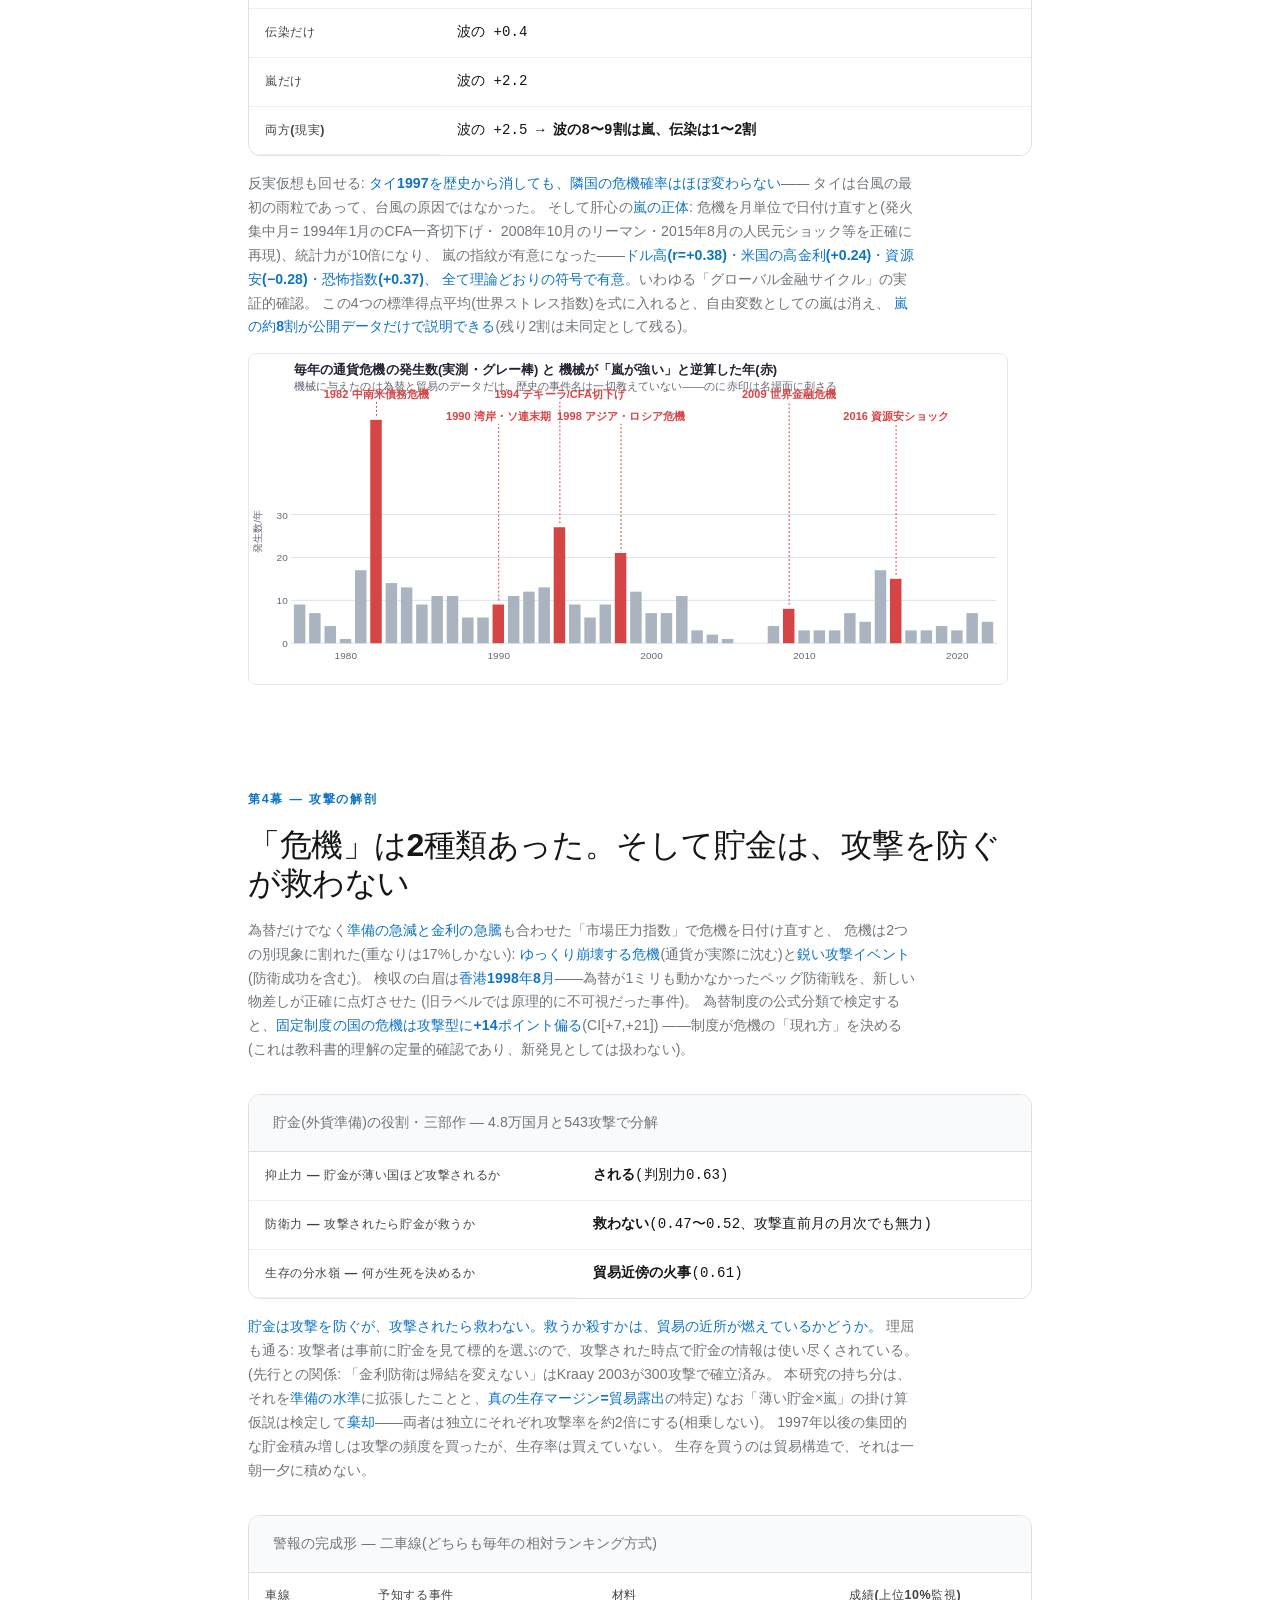
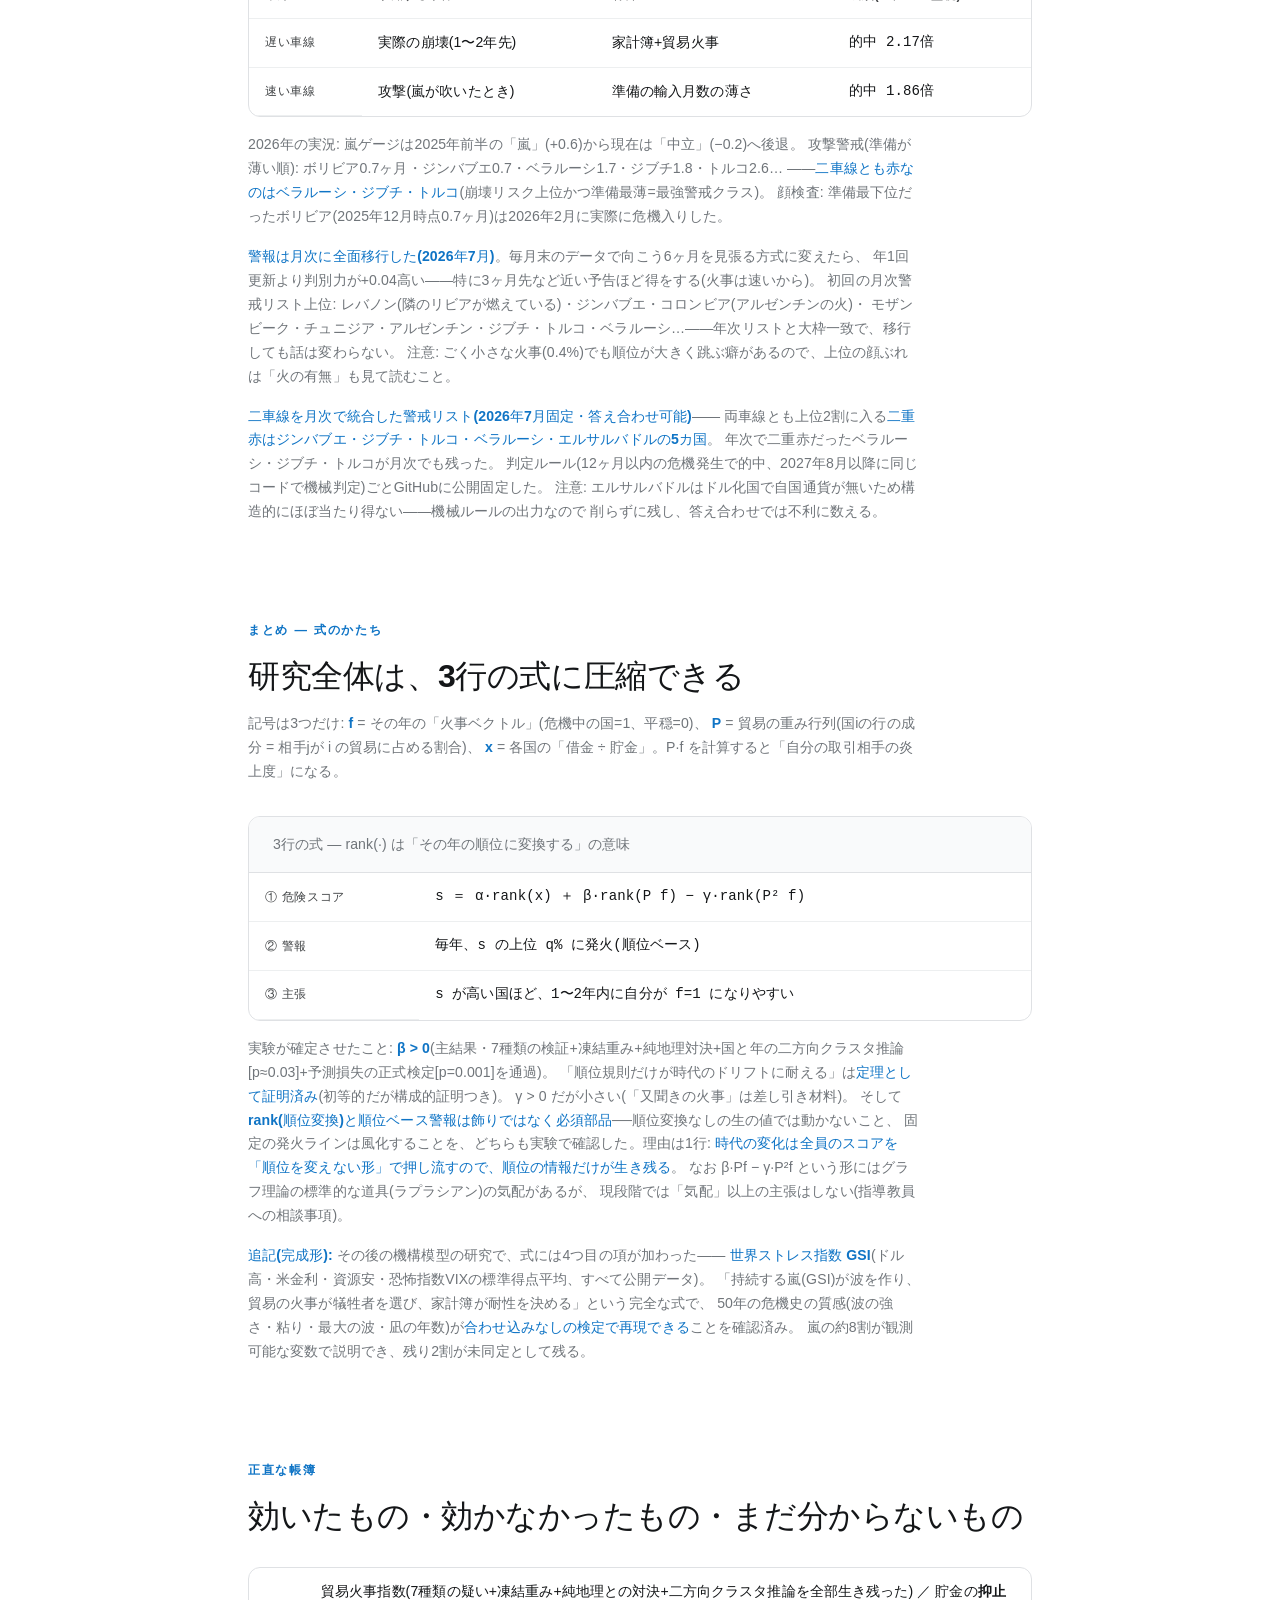
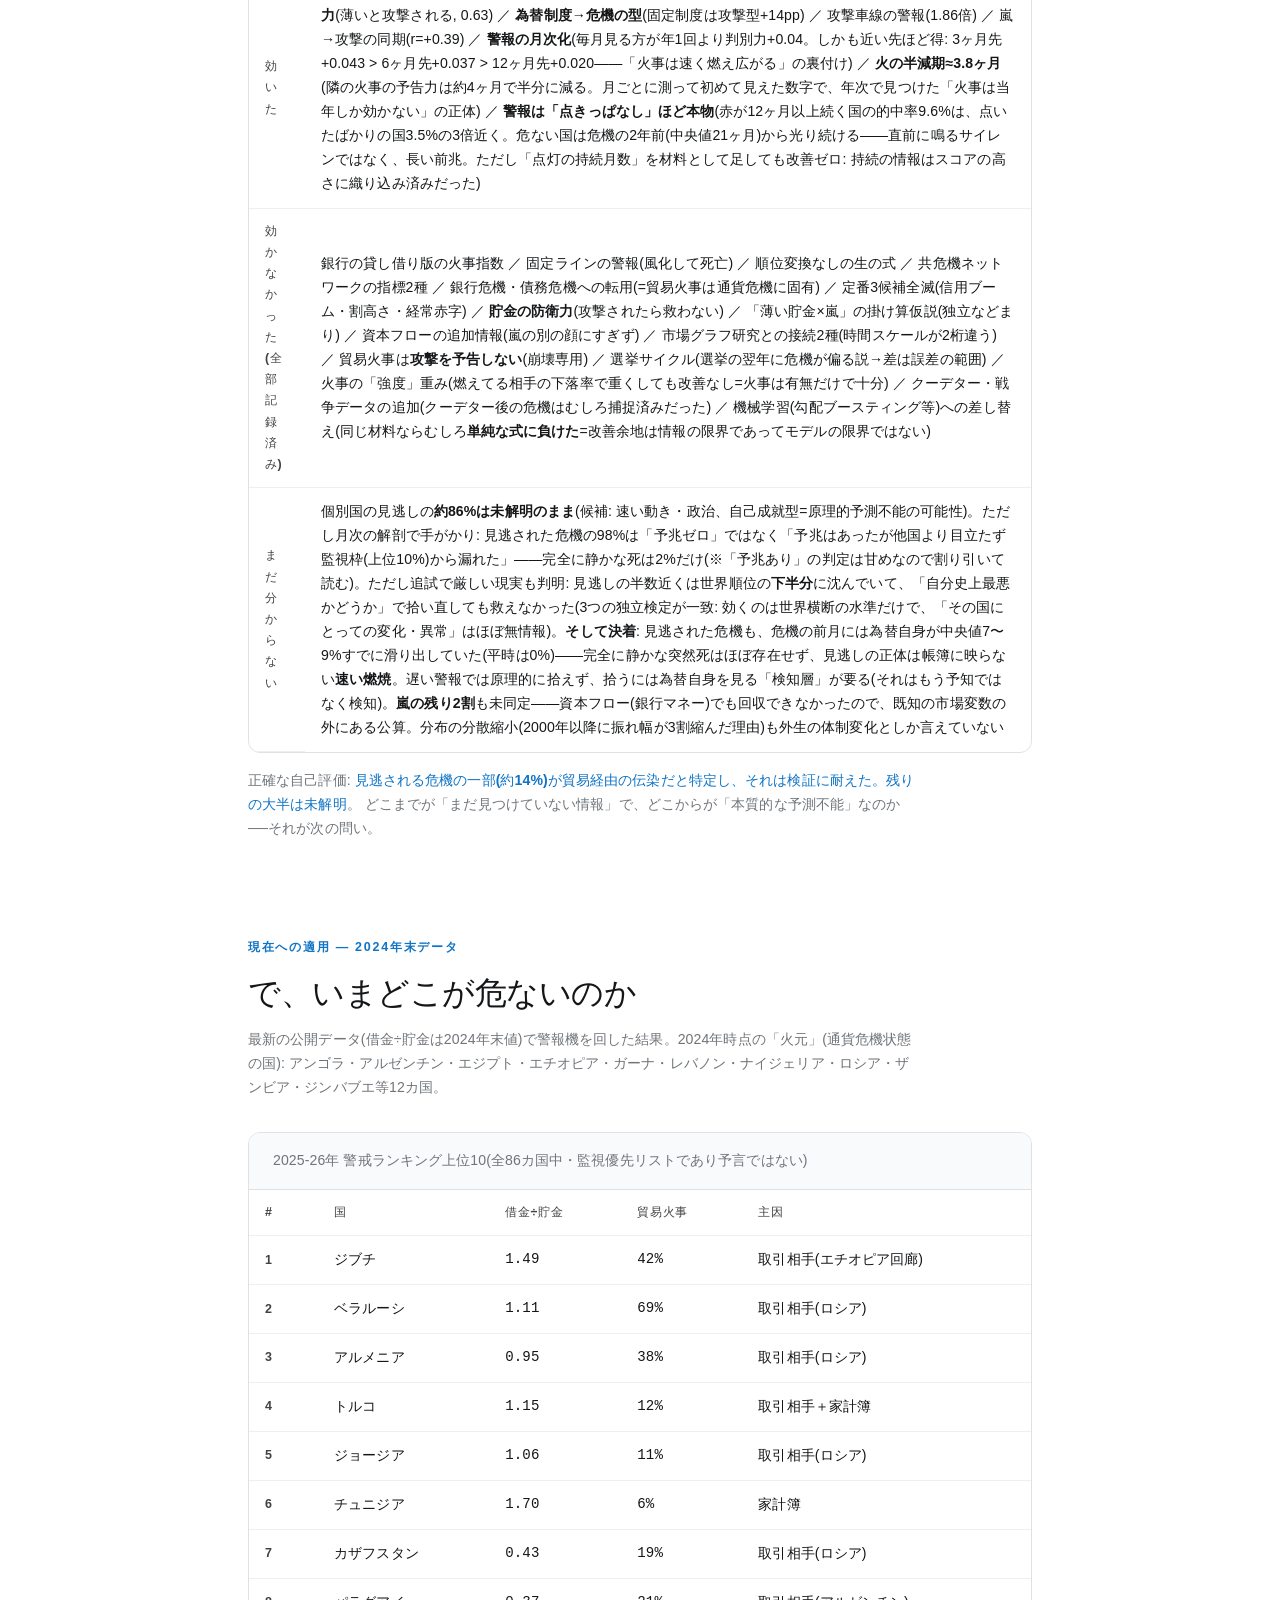
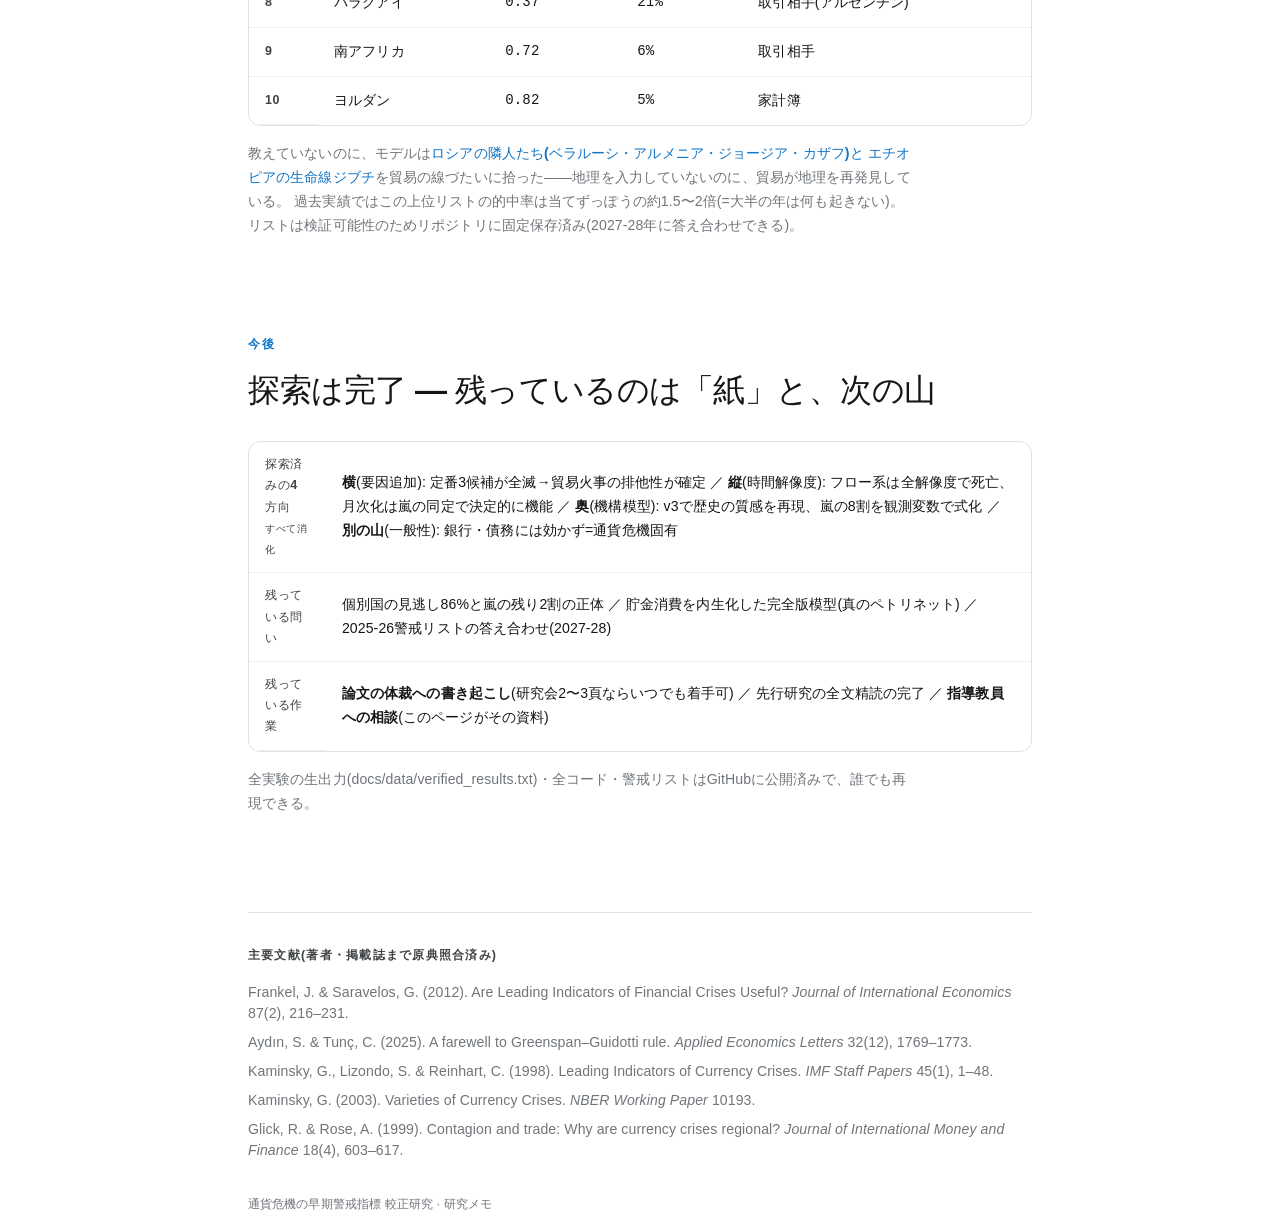
==== commit 9ac910f5: "feat: 自国モメンタム — 見逃しの正体は「速い燃焼」で消去法完成(前月中央値+9%減価・静かな突然死は不在)・天井主張を外部情報限定に精密化" ====
--- a/advisor_brief.html
+++ b/advisor_brief.html
@@ -754,7 +754,7 @@
         <tbody>
           <tr><th>効いた</th><td>貿易火事指数(7種類の疑い+凍結重み+純地理との対決+二方向クラスタ推論を全部生き残った) ／ 貯金の<b>抑止力</b>(薄いと攻撃される, 0.63) ／ <b>為替制度→危機の型</b>(固定制度は攻撃型+14pp) ／ 攻撃車線の警報(1.86倍) ／ 嵐→攻撃の同期(r=+0.39) ／ <b>警報の月次化</b>(毎月見る方が年1回より判別力+0.04。しかも近い先ほど得: 3ヶ月先+0.043 &gt; 6ヶ月先+0.037 &gt; 12ヶ月先+0.020——「火事は速く燃え広がる」の裏付け) ／ <b>火の半減期≈3.8ヶ月</b>(隣の火事の予告力は約4ヶ月で半分に減る。月ごとに測って初めて見えた数字で、年次で見つけた「火事は当年しか効かない」の正体) ／ <b>警報は「点きっぱなし」ほど本物</b>(赤が12ヶ月以上続く国の的中率9.6%は、点いたばかりの国3.5%の3倍近く。危ない国は危機の2年前(中央値21ヶ月)から光り続ける——直前に鳴るサイレンではなく、長い前兆。ただし「点灯の持続月数」を材料として足しても改善ゼロ: 持続の情報はスコアの高さに織り込み済みだった)</td></tr>
           <tr><th>効かなかった<br>(全部記録済み)</th><td>銀行の貸し借り版の火事指数 ／ 固定ラインの警報(風化して死亡) ／ 順位変換なしの生の式 ／ 共危機ネットワークの指標2種 ／ 銀行危機・債務危機への転用(=貿易火事は通貨危機に固有) ／ 定番3候補全滅(信用ブーム・割高さ・経常赤字) ／ <b>貯金の防衛力</b>(攻撃されたら救わない) ／ 「薄い貯金×嵐」の掛け算仮説(独立などまり) ／ 資本フローの追加情報(嵐の別の顔にすぎず) ／ 市場グラフ研究との接続2種(時間スケールが2桁違う) ／ 貿易火事は<b>攻撃を予告しない</b>(崩壊専用) ／ 選挙サイクル(選挙の翌年に危機が偏る説→差は誤差の範囲) ／ 火事の「強度」重み(燃えてる相手の下落率で重くしても改善なし=火事は有無だけで十分) ／ クーデター・戦争データの追加(クーデター後の危機はむしろ捕捉済みだった) ／ 機械学習(勾配ブースティング等)への差し替え(同じ材料ならむしろ<b>単純な式に負けた</b>=改善余地は情報の限界であってモデルの限界ではない)</td></tr>
-          <tr><th>まだ分からない</th><td>個別国の見逃しの<b>約86%は未解明のまま</b>(候補: 速い動き・政治、自己成就型=原理的予測不能の可能性)。ただし月次の解剖で手がかり: 見逃された危機の98%は「予兆ゼロ」ではなく「予兆はあったが他国より目立たず監視枠(上位10%)から漏れた」——完全に静かな死は2%だけ(※「予兆あり」の判定は甘めなので割り引いて読む)。ただし追試で厳しい現実も判明: 見逃しの半数近くは世界順位の<b>下半分</b>に沈んでいて、「自分史上最悪かどうか」で拾い直しても救えなかった(3つの独立検定が一致: 効くのは世界横断の水準だけで、「その国にとっての変化・異常」はほぼ無情報)。<b>嵐の残り2割</b>も未同定——資本フロー(銀行マネー)でも回収できなかったので、既知の市場変数の外にある公算。分布の分散縮小(2000年以降に振れ幅が3割縮んだ理由)も外生の体制変化としか言えていない</td></tr>
+          <tr><th>まだ分からない</th><td>個別国の見逃しの<b>約86%は未解明のまま</b>(候補: 速い動き・政治、自己成就型=原理的予測不能の可能性)。ただし月次の解剖で手がかり: 見逃された危機の98%は「予兆ゼロ」ではなく「予兆はあったが他国より目立たず監視枠(上位10%)から漏れた」——完全に静かな死は2%だけ(※「予兆あり」の判定は甘めなので割り引いて読む)。ただし追試で厳しい現実も判明: 見逃しの半数近くは世界順位の<b>下半分</b>に沈んでいて、「自分史上最悪かどうか」で拾い直しても救えなかった(3つの独立検定が一致: 効くのは世界横断の水準だけで、「その国にとっての変化・異常」はほぼ無情報)。<b>そして決着</b>: 見逃された危機も、危機の前月には為替自身が中央値7〜9%すでに滑り出していた(平時は0%)——完全に静かな突然死はほぼ存在せず、見逃しの正体は帳簿に映らない<b>速い燃焼</b>。遅い警報では原理的に拾えず、拾うには為替自身を見る「検知層」が要る(それはもう予知ではなく検知)。<b>嵐の残り2割</b>も未同定——資本フロー(銀行マネー)でも回収できなかったので、既知の市場変数の外にある公算。分布の分散縮小(2000年以降に振れ幅が3割縮んだ理由)も外生の体制変化としか言えていない</td></tr>
         </tbody>
       </table>
     </div>
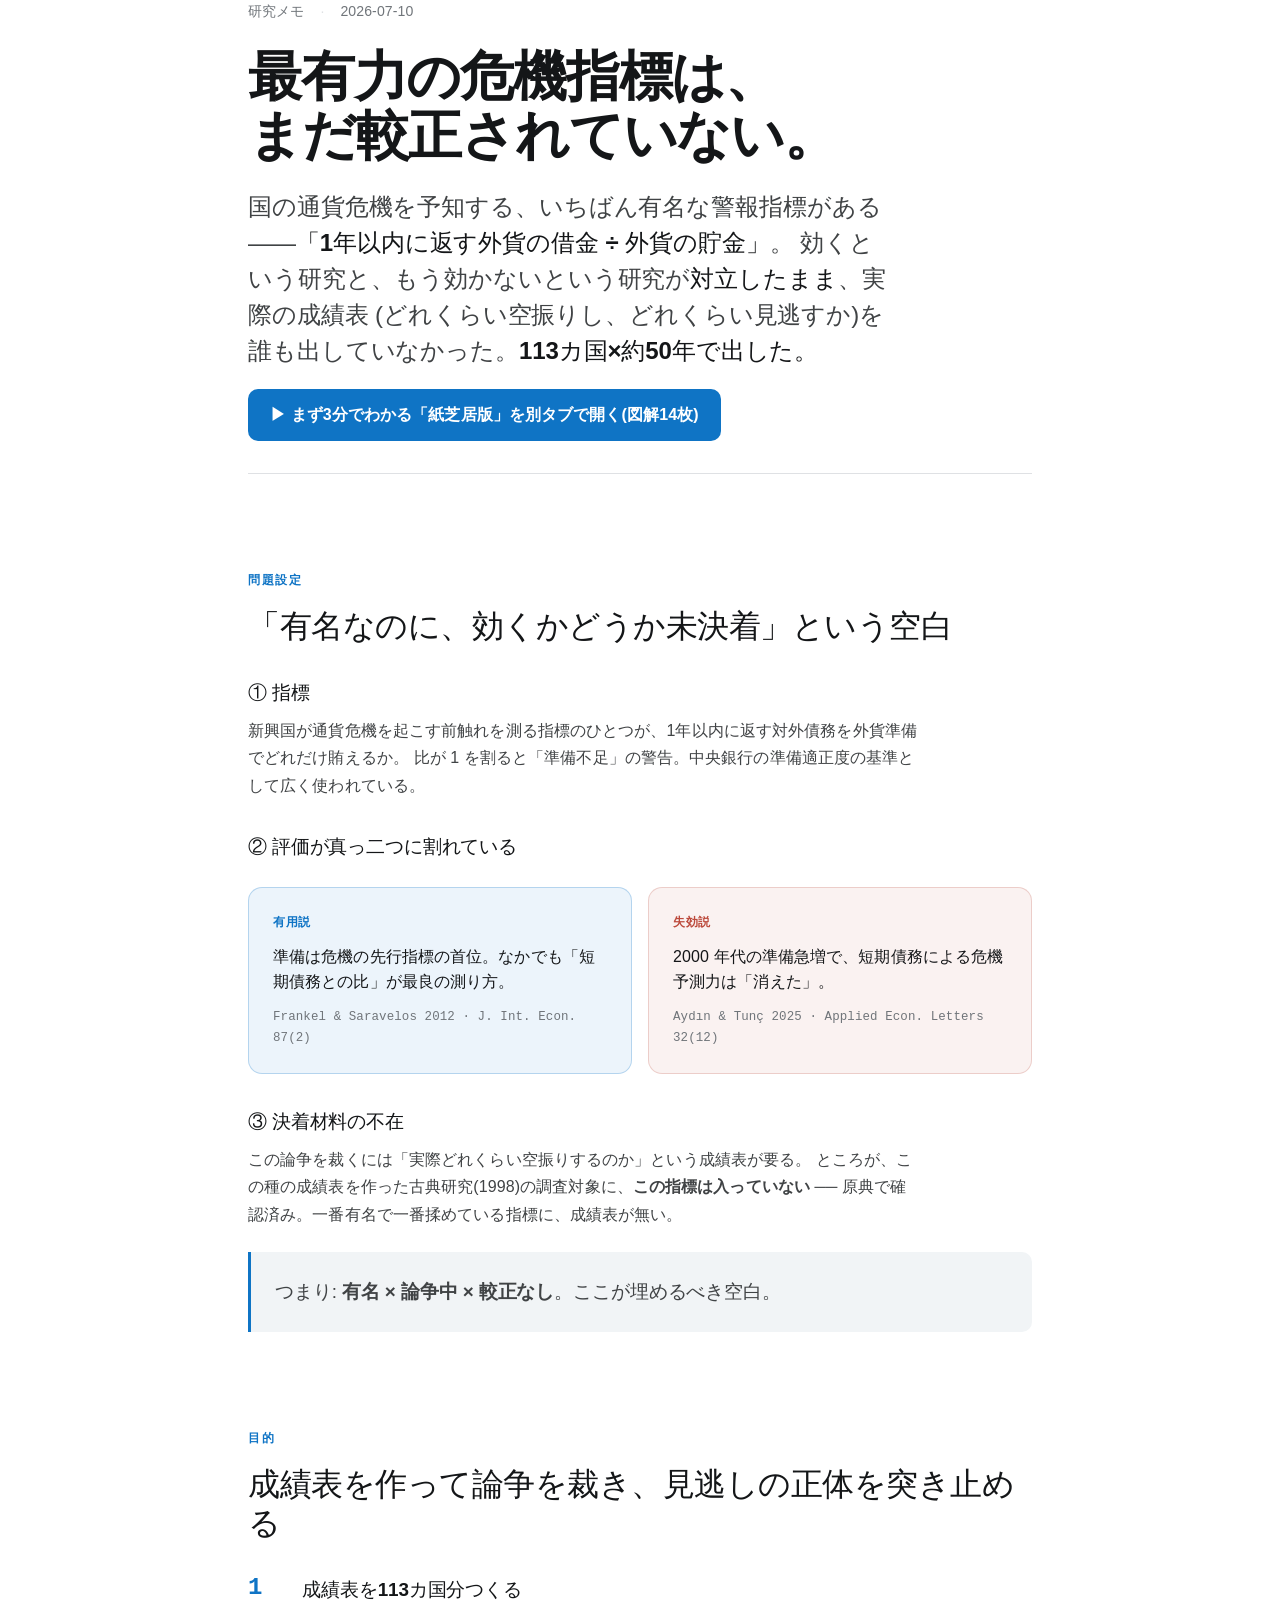
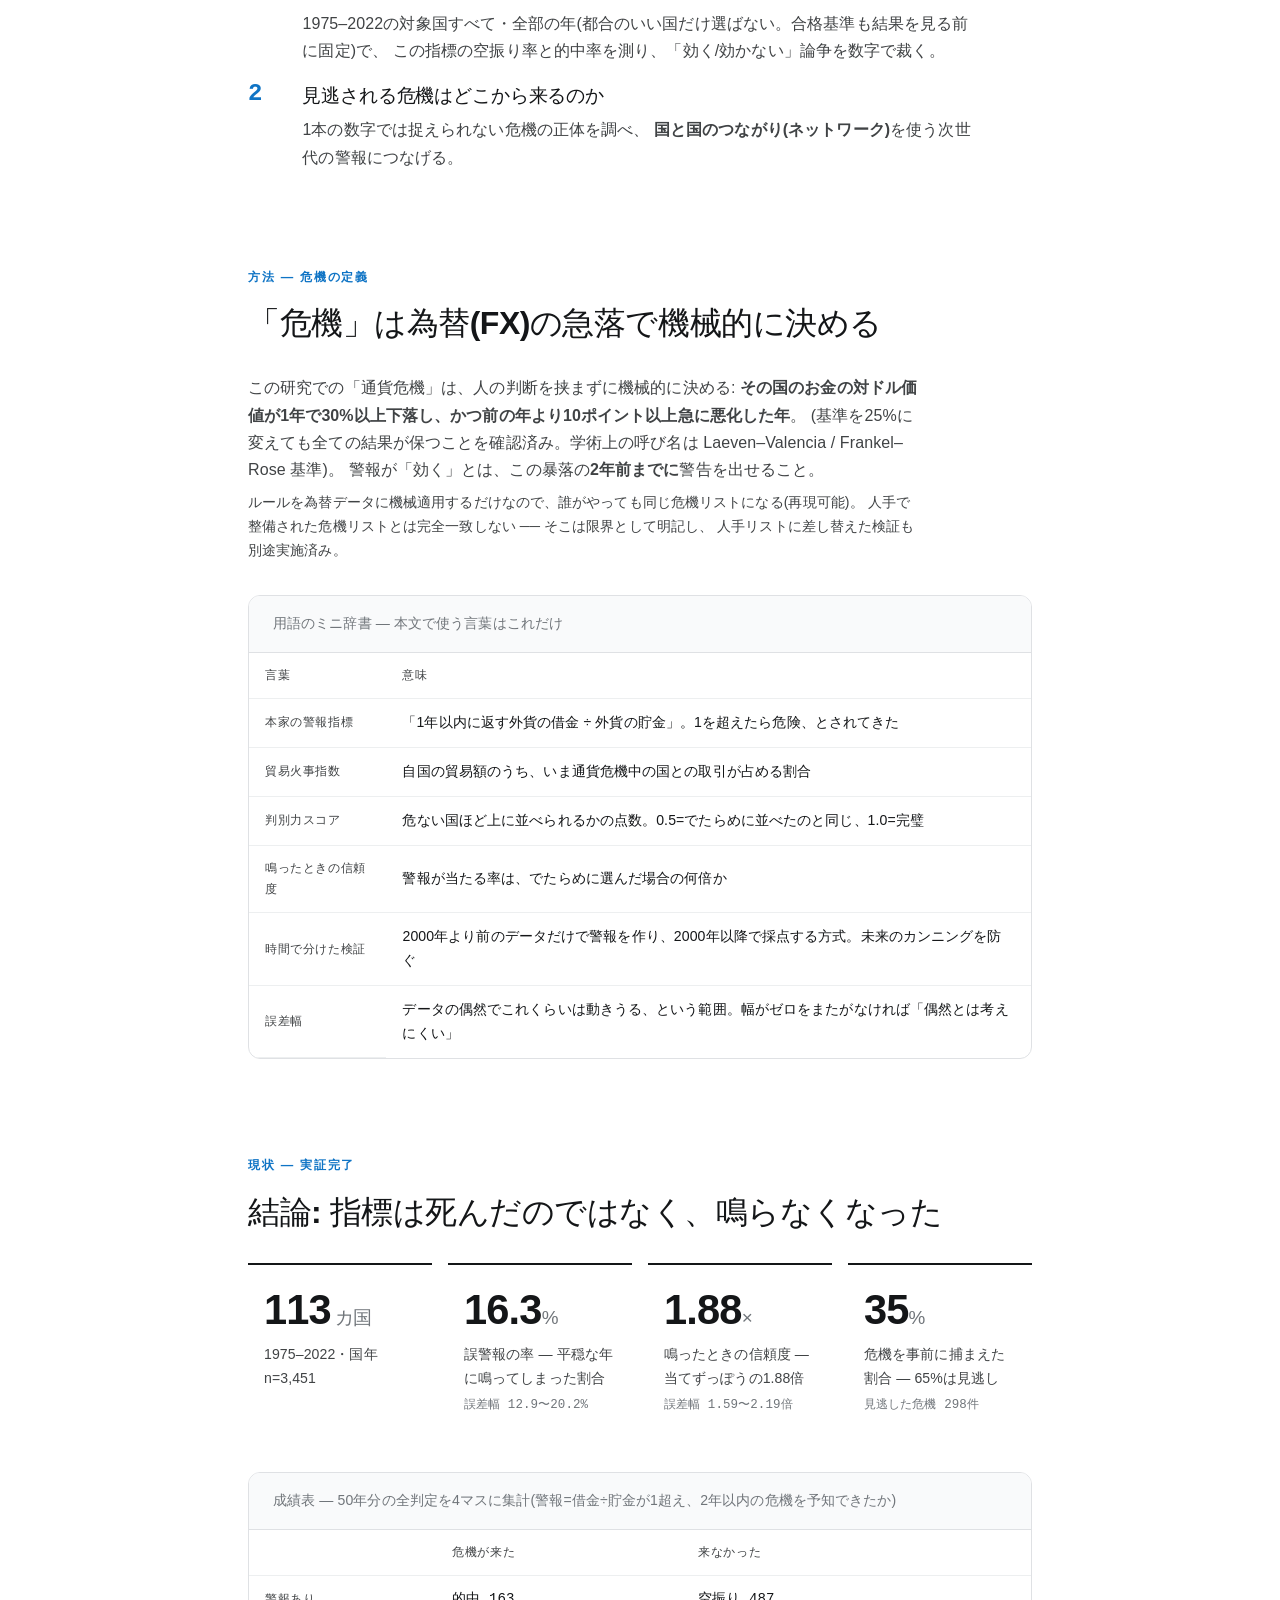
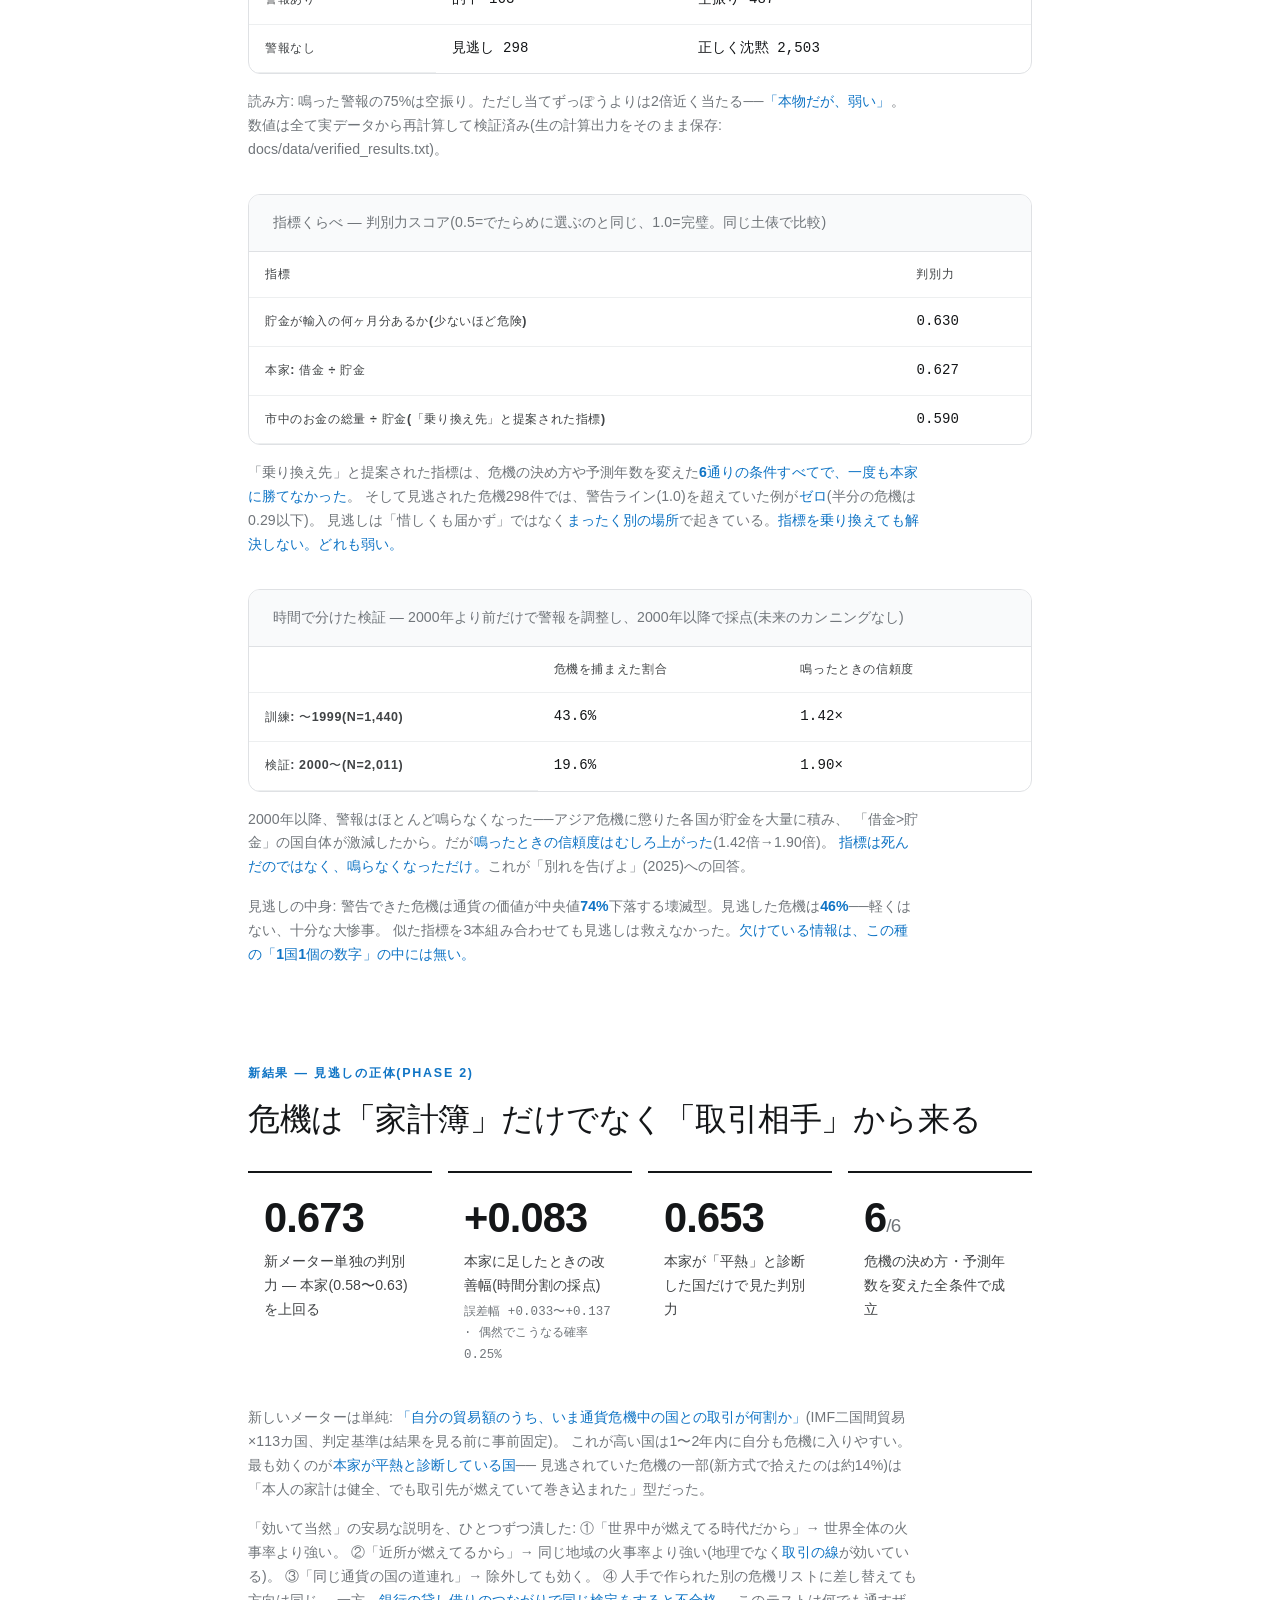
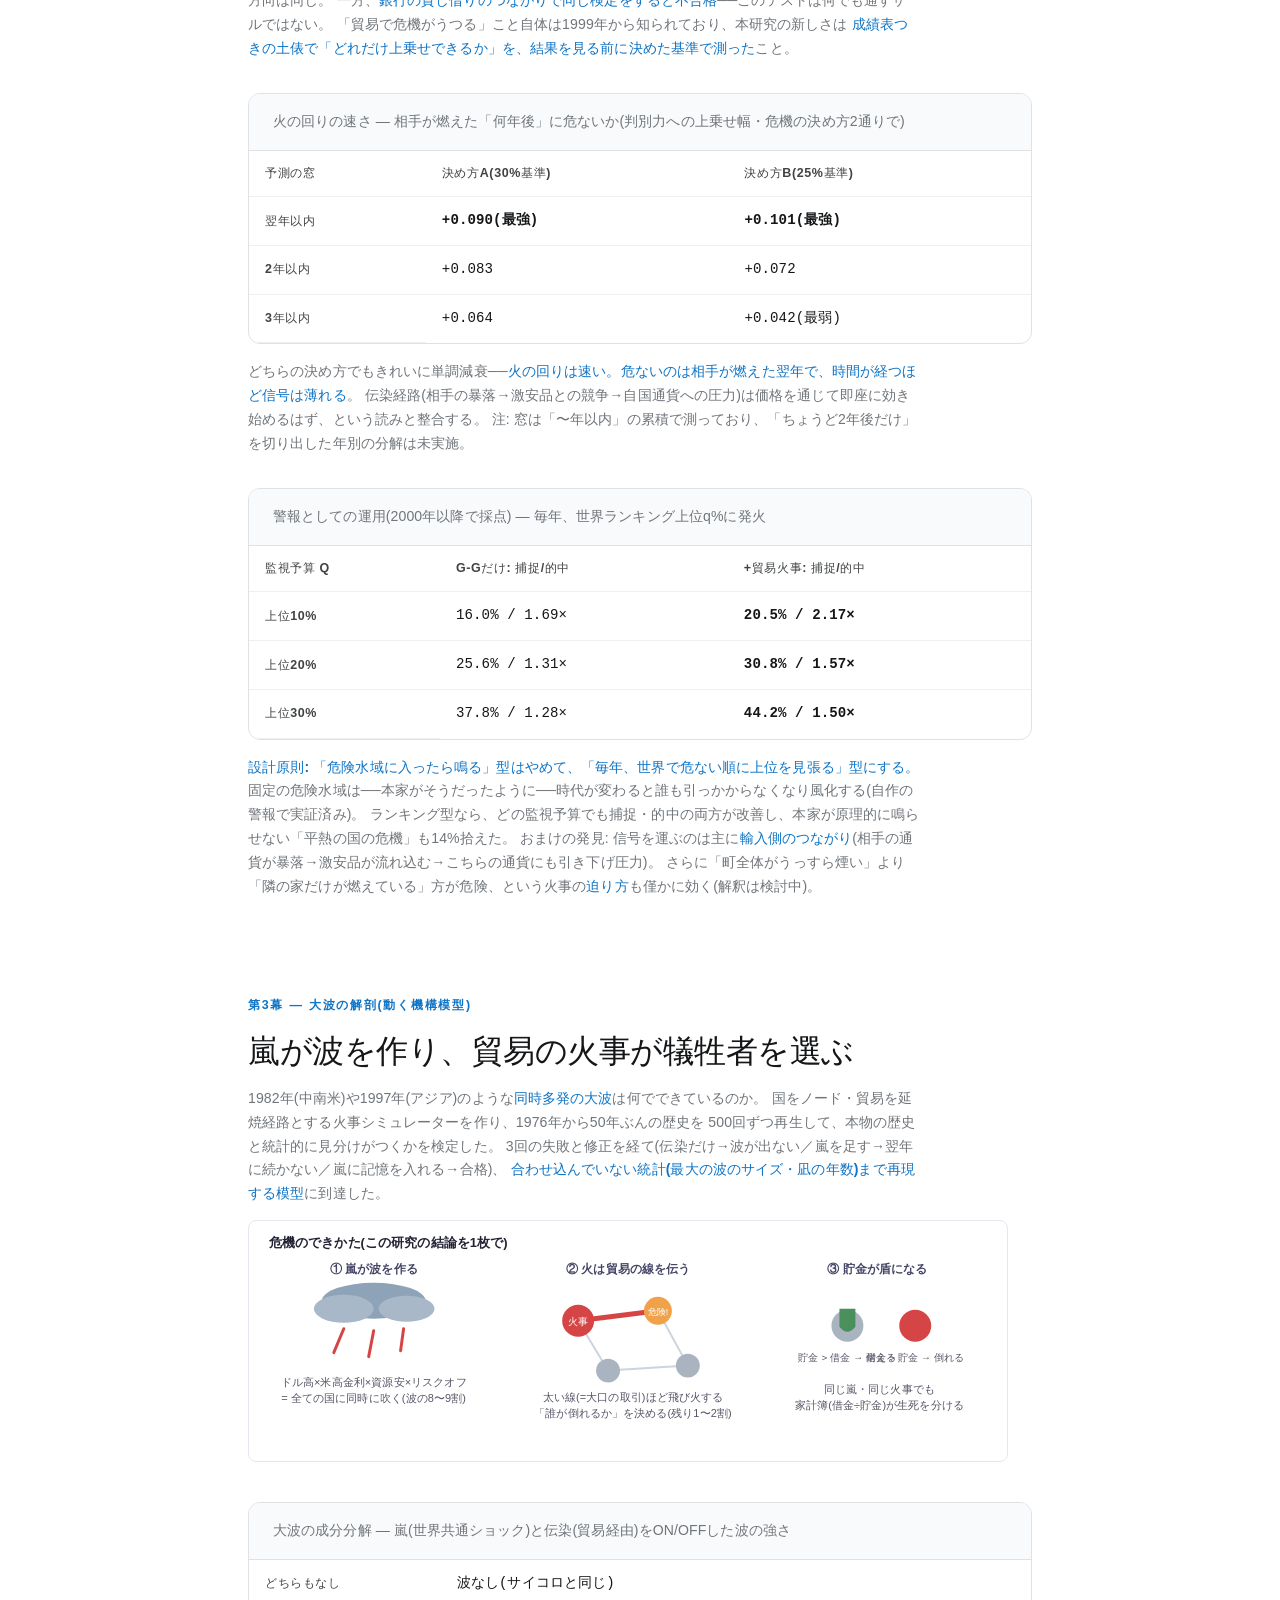
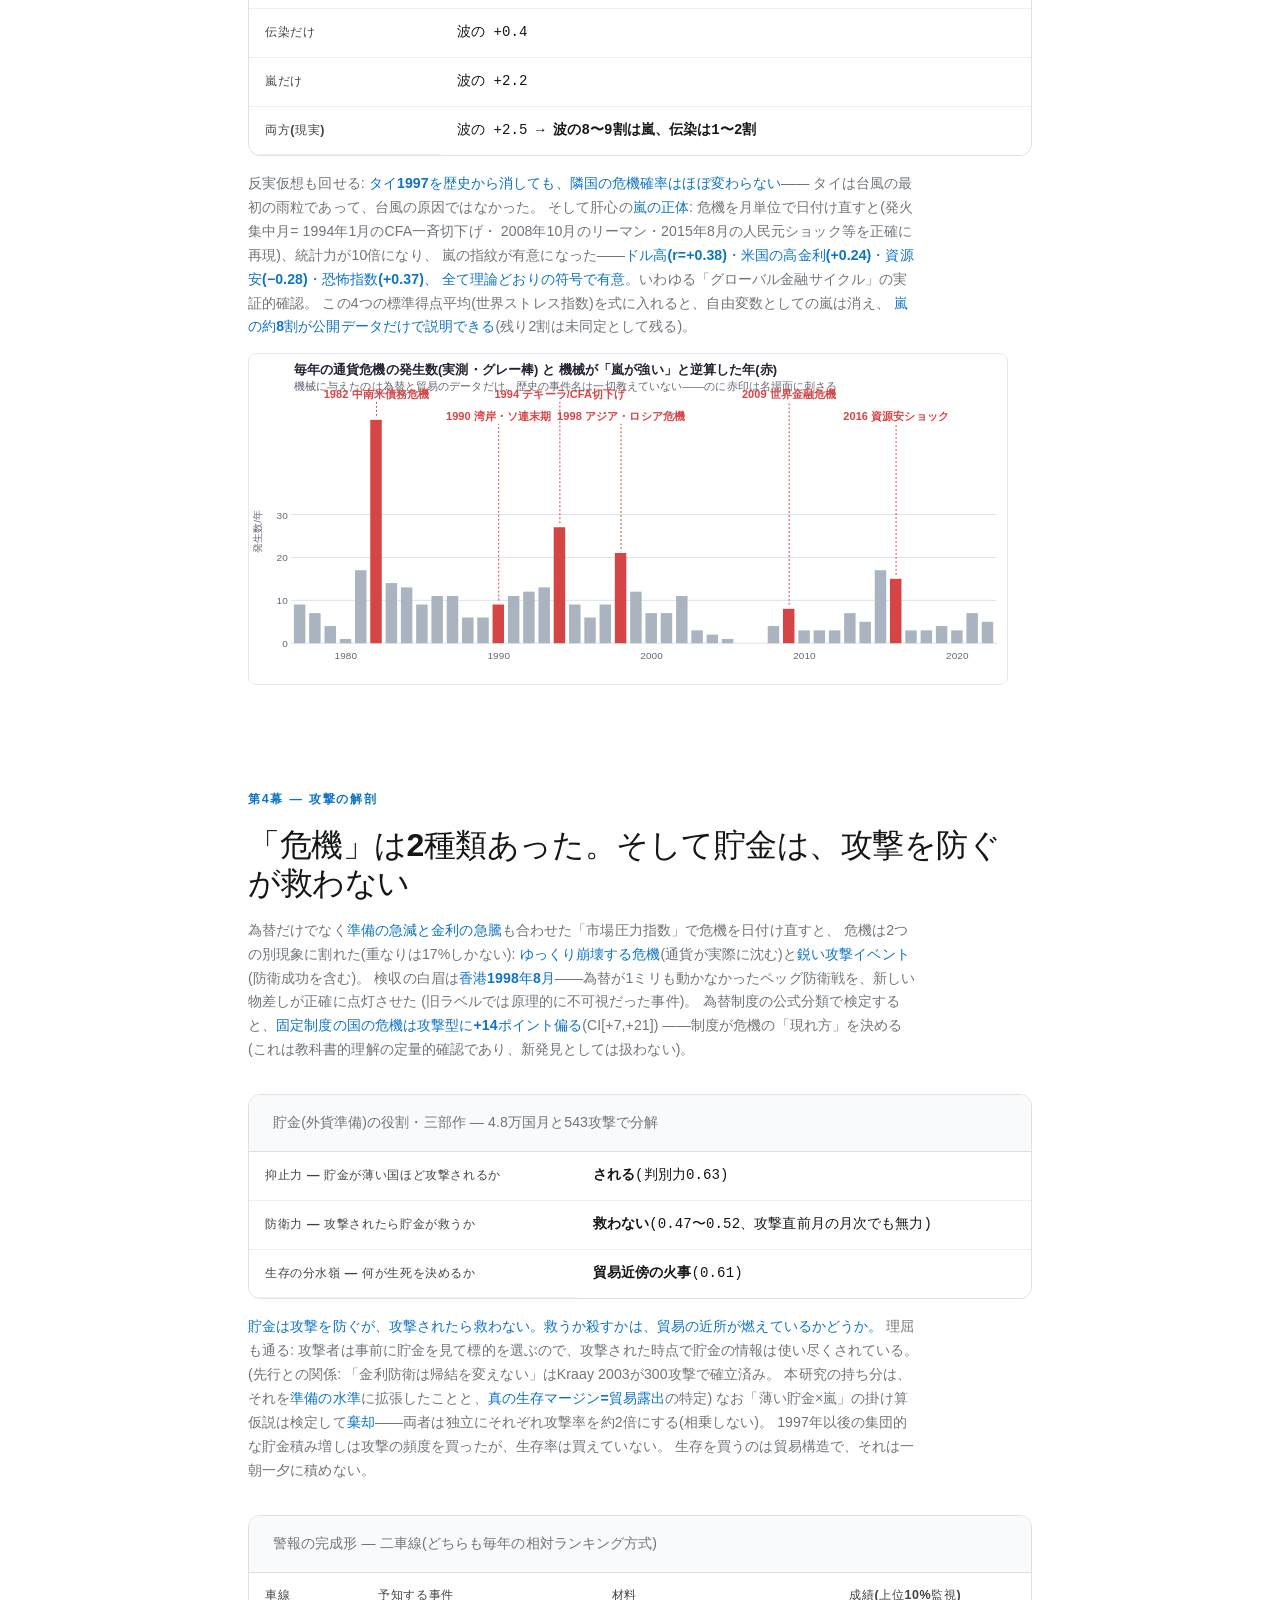
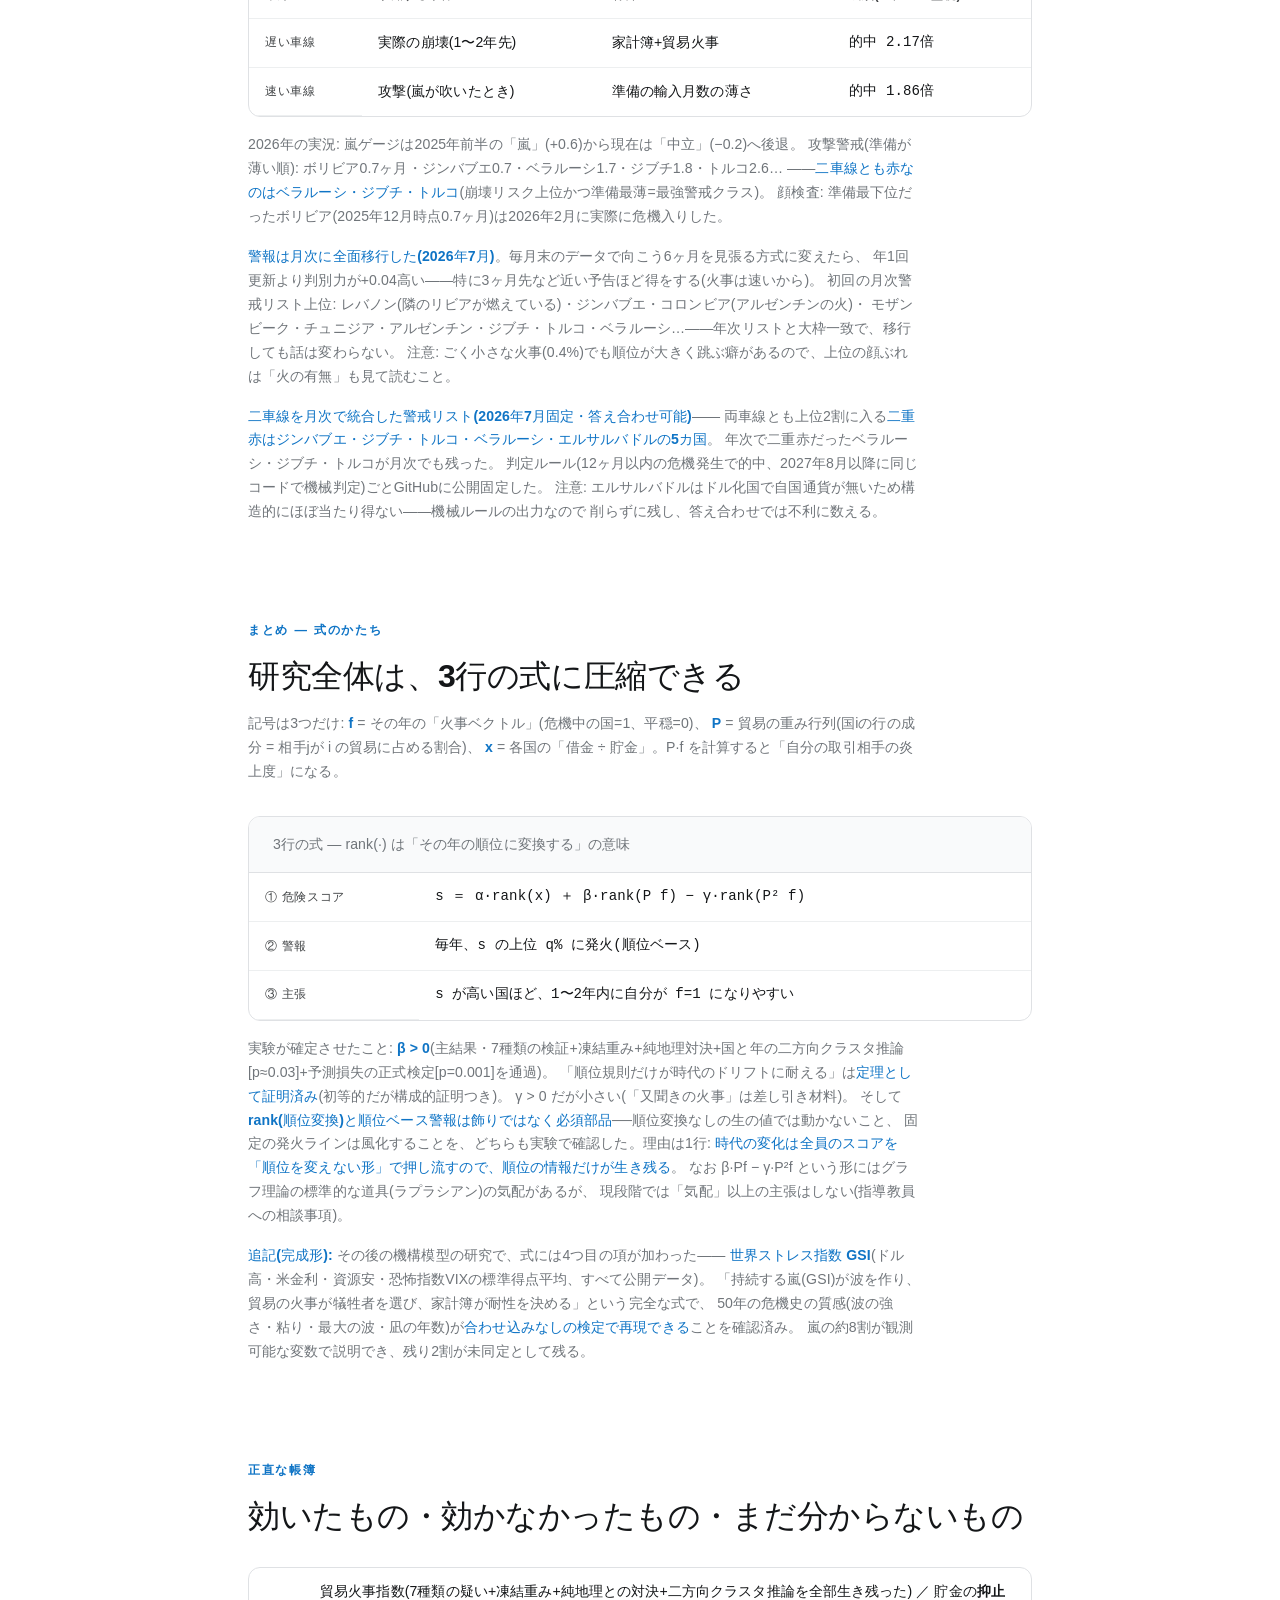
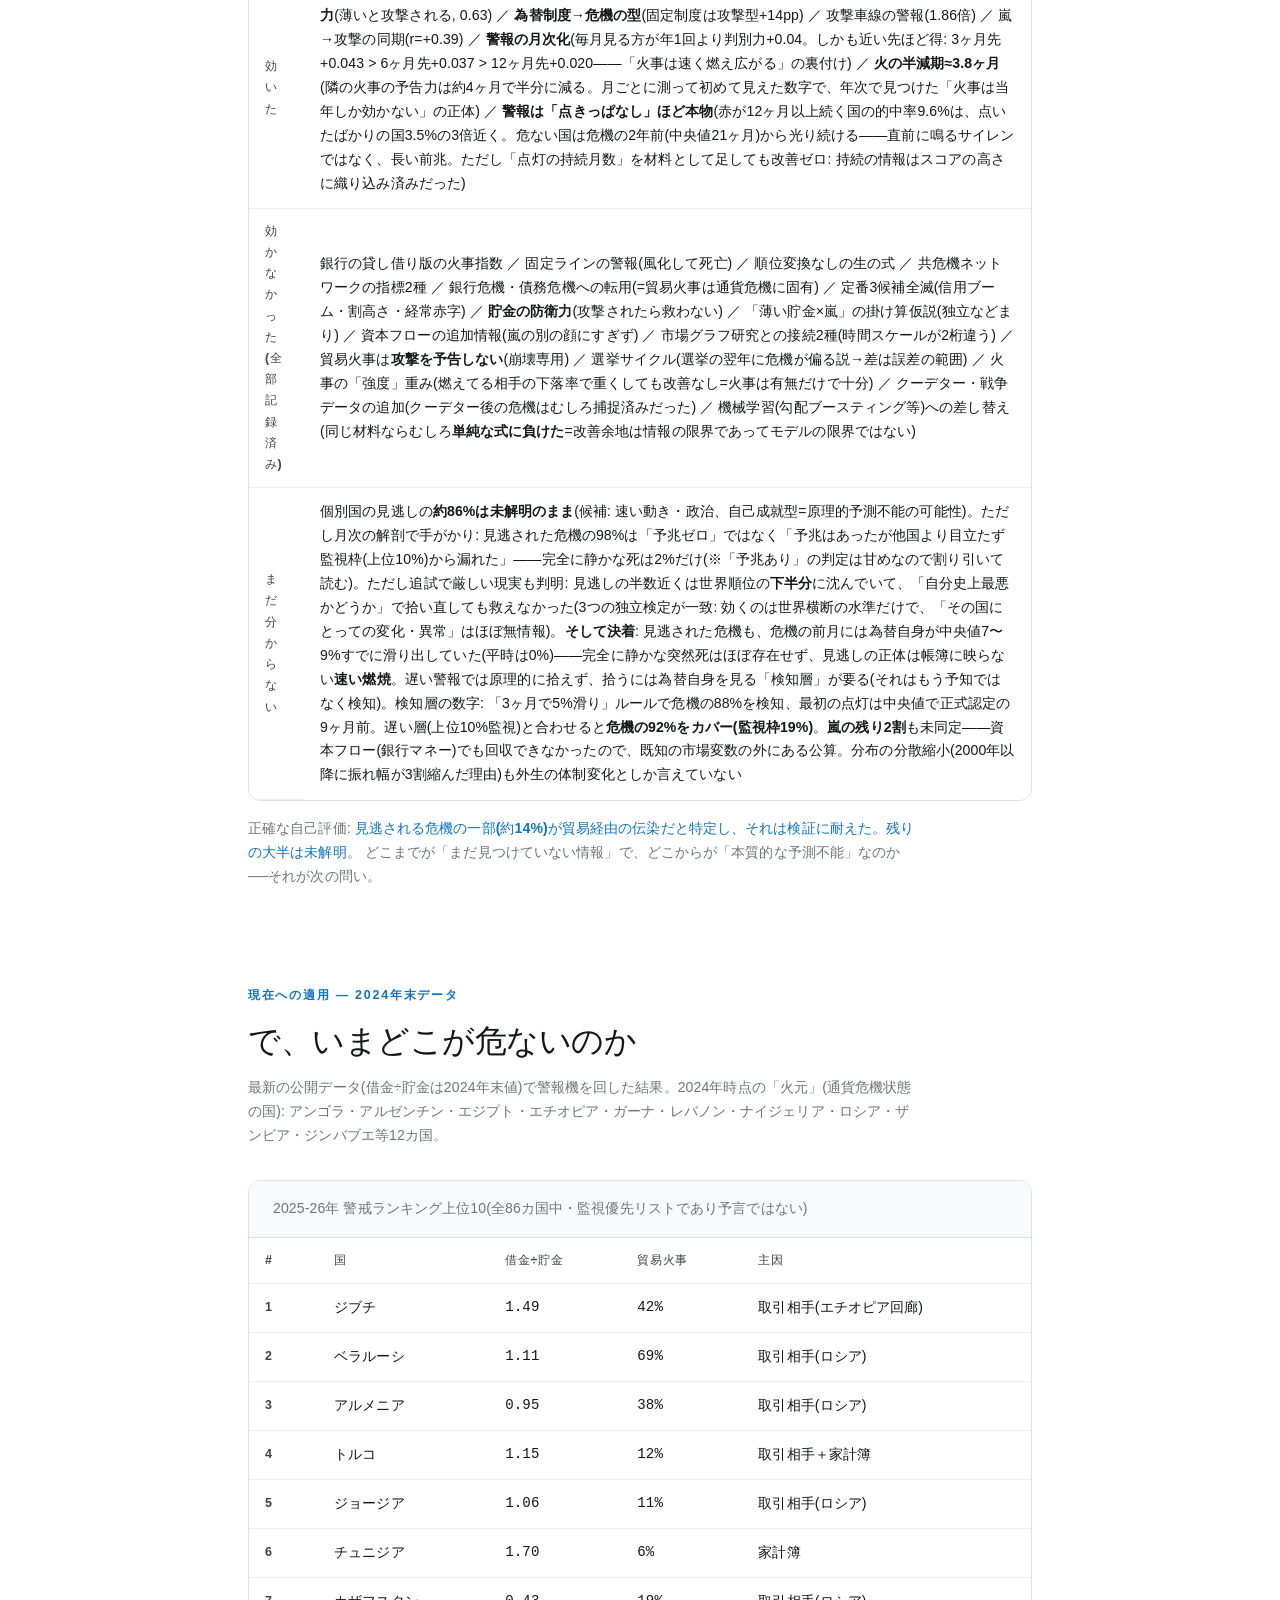
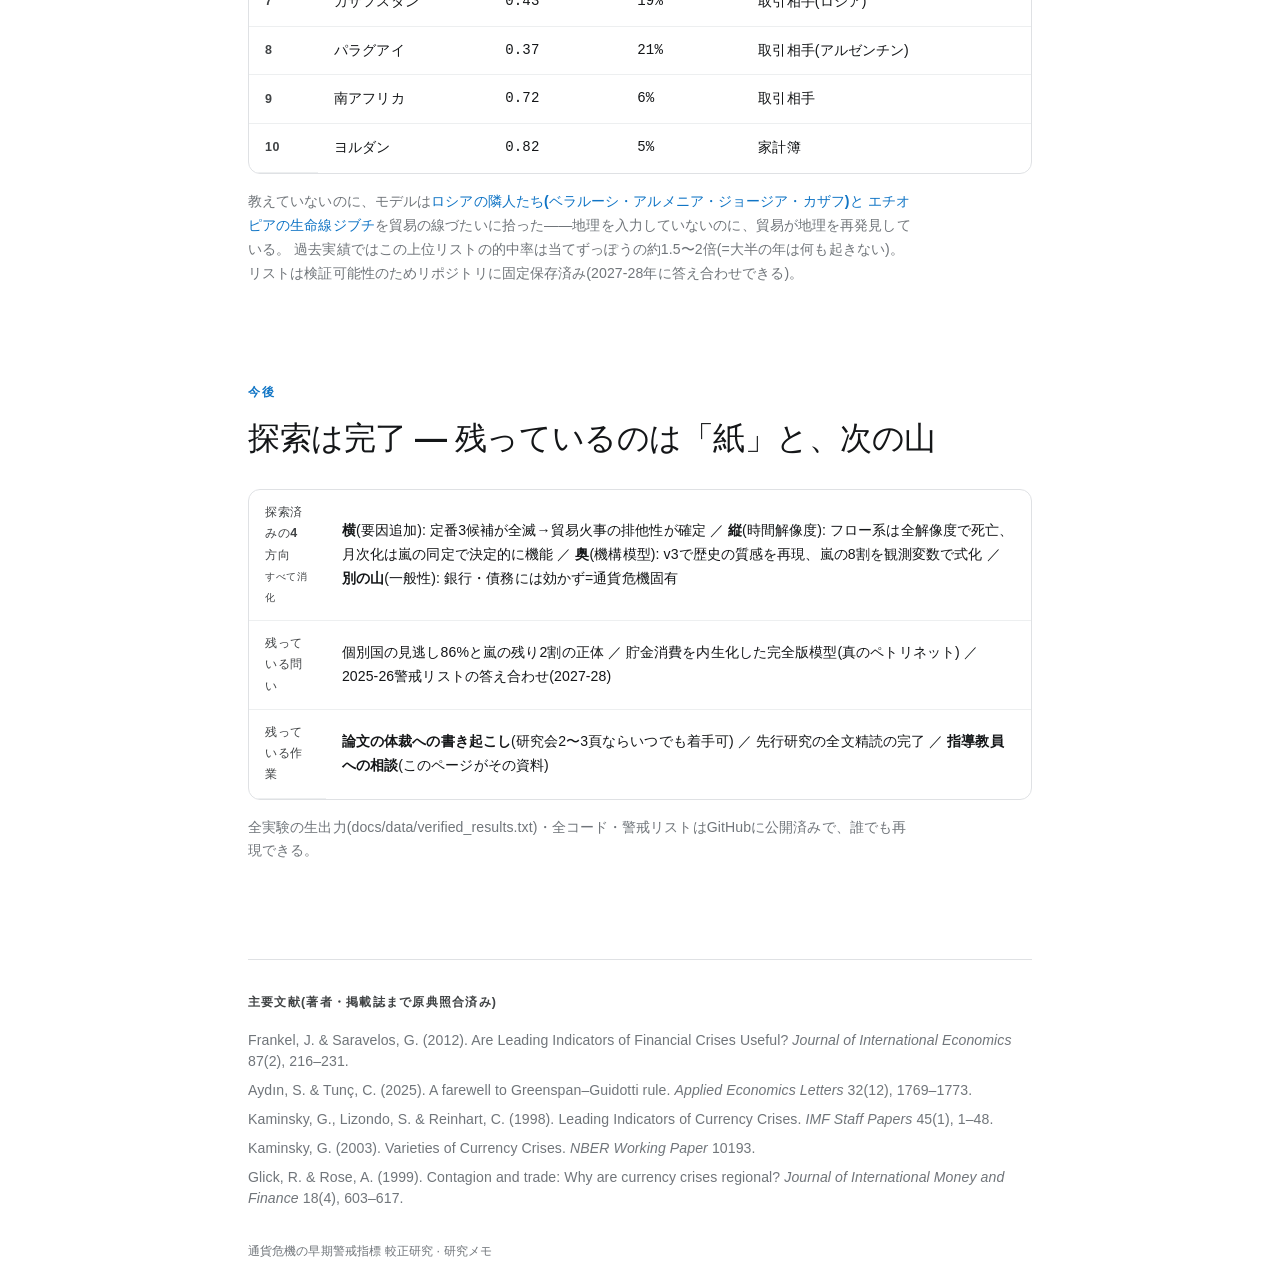
==== commit b6d204af: "docs: README冒頭に現行EWS研究の案内・HTMLに検知層の運用数字(88%/9ヶ月前/二層92%)" ====
--- a/advisor_brief.html
+++ b/advisor_brief.html
@@ -754,7 +754,7 @@
         <tbody>
           <tr><th>効いた</th><td>貿易火事指数(7種類の疑い+凍結重み+純地理との対決+二方向クラスタ推論を全部生き残った) ／ 貯金の<b>抑止力</b>(薄いと攻撃される, 0.63) ／ <b>為替制度→危機の型</b>(固定制度は攻撃型+14pp) ／ 攻撃車線の警報(1.86倍) ／ 嵐→攻撃の同期(r=+0.39) ／ <b>警報の月次化</b>(毎月見る方が年1回より判別力+0.04。しかも近い先ほど得: 3ヶ月先+0.043 &gt; 6ヶ月先+0.037 &gt; 12ヶ月先+0.020——「火事は速く燃え広がる」の裏付け) ／ <b>火の半減期≈3.8ヶ月</b>(隣の火事の予告力は約4ヶ月で半分に減る。月ごとに測って初めて見えた数字で、年次で見つけた「火事は当年しか効かない」の正体) ／ <b>警報は「点きっぱなし」ほど本物</b>(赤が12ヶ月以上続く国の的中率9.6%は、点いたばかりの国3.5%の3倍近く。危ない国は危機の2年前(中央値21ヶ月)から光り続ける——直前に鳴るサイレンではなく、長い前兆。ただし「点灯の持続月数」を材料として足しても改善ゼロ: 持続の情報はスコアの高さに織り込み済みだった)</td></tr>
           <tr><th>効かなかった<br>(全部記録済み)</th><td>銀行の貸し借り版の火事指数 ／ 固定ラインの警報(風化して死亡) ／ 順位変換なしの生の式 ／ 共危機ネットワークの指標2種 ／ 銀行危機・債務危機への転用(=貿易火事は通貨危機に固有) ／ 定番3候補全滅(信用ブーム・割高さ・経常赤字) ／ <b>貯金の防衛力</b>(攻撃されたら救わない) ／ 「薄い貯金×嵐」の掛け算仮説(独立などまり) ／ 資本フローの追加情報(嵐の別の顔にすぎず) ／ 市場グラフ研究との接続2種(時間スケールが2桁違う) ／ 貿易火事は<b>攻撃を予告しない</b>(崩壊専用) ／ 選挙サイクル(選挙の翌年に危機が偏る説→差は誤差の範囲) ／ 火事の「強度」重み(燃えてる相手の下落率で重くしても改善なし=火事は有無だけで十分) ／ クーデター・戦争データの追加(クーデター後の危機はむしろ捕捉済みだった) ／ 機械学習(勾配ブースティング等)への差し替え(同じ材料ならむしろ<b>単純な式に負けた</b>=改善余地は情報の限界であってモデルの限界ではない)</td></tr>
-          <tr><th>まだ分からない</th><td>個別国の見逃しの<b>約86%は未解明のまま</b>(候補: 速い動き・政治、自己成就型=原理的予測不能の可能性)。ただし月次の解剖で手がかり: 見逃された危機の98%は「予兆ゼロ」ではなく「予兆はあったが他国より目立たず監視枠(上位10%)から漏れた」——完全に静かな死は2%だけ(※「予兆あり」の判定は甘めなので割り引いて読む)。ただし追試で厳しい現実も判明: 見逃しの半数近くは世界順位の<b>下半分</b>に沈んでいて、「自分史上最悪かどうか」で拾い直しても救えなかった(3つの独立検定が一致: 効くのは世界横断の水準だけで、「その国にとっての変化・異常」はほぼ無情報)。<b>そして決着</b>: 見逃された危機も、危機の前月には為替自身が中央値7〜9%すでに滑り出していた(平時は0%)——完全に静かな突然死はほぼ存在せず、見逃しの正体は帳簿に映らない<b>速い燃焼</b>。遅い警報では原理的に拾えず、拾うには為替自身を見る「検知層」が要る(それはもう予知ではなく検知)。<b>嵐の残り2割</b>も未同定——資本フロー(銀行マネー)でも回収できなかったので、既知の市場変数の外にある公算。分布の分散縮小(2000年以降に振れ幅が3割縮んだ理由)も外生の体制変化としか言えていない</td></tr>
+          <tr><th>まだ分からない</th><td>個別国の見逃しの<b>約86%は未解明のまま</b>(候補: 速い動き・政治、自己成就型=原理的予測不能の可能性)。ただし月次の解剖で手がかり: 見逃された危機の98%は「予兆ゼロ」ではなく「予兆はあったが他国より目立たず監視枠(上位10%)から漏れた」——完全に静かな死は2%だけ(※「予兆あり」の判定は甘めなので割り引いて読む)。ただし追試で厳しい現実も判明: 見逃しの半数近くは世界順位の<b>下半分</b>に沈んでいて、「自分史上最悪かどうか」で拾い直しても救えなかった(3つの独立検定が一致: 効くのは世界横断の水準だけで、「その国にとっての変化・異常」はほぼ無情報)。<b>そして決着</b>: 見逃された危機も、危機の前月には為替自身が中央値7〜9%すでに滑り出していた(平時は0%)——完全に静かな突然死はほぼ存在せず、見逃しの正体は帳簿に映らない<b>速い燃焼</b>。遅い警報では原理的に拾えず、拾うには為替自身を見る「検知層」が要る(それはもう予知ではなく検知)。検知層の数字: 「3ヶ月で5%滑り」ルールで危機の88%を検知、最初の点灯は中央値で正式認定の9ヶ月前。遅い層(上位10%監視)と合わせると<b>危機の92%をカバー(監視枠19%)</b>。<b>嵐の残り2割</b>も未同定——資本フロー(銀行マネー)でも回収できなかったので、既知の市場変数の外にある公算。分布の分散縮小(2000年以降に振れ幅が3割縮んだ理由)も外生の体制変化としか言えていない</td></tr>
         </tbody>
       </table>
     </div>
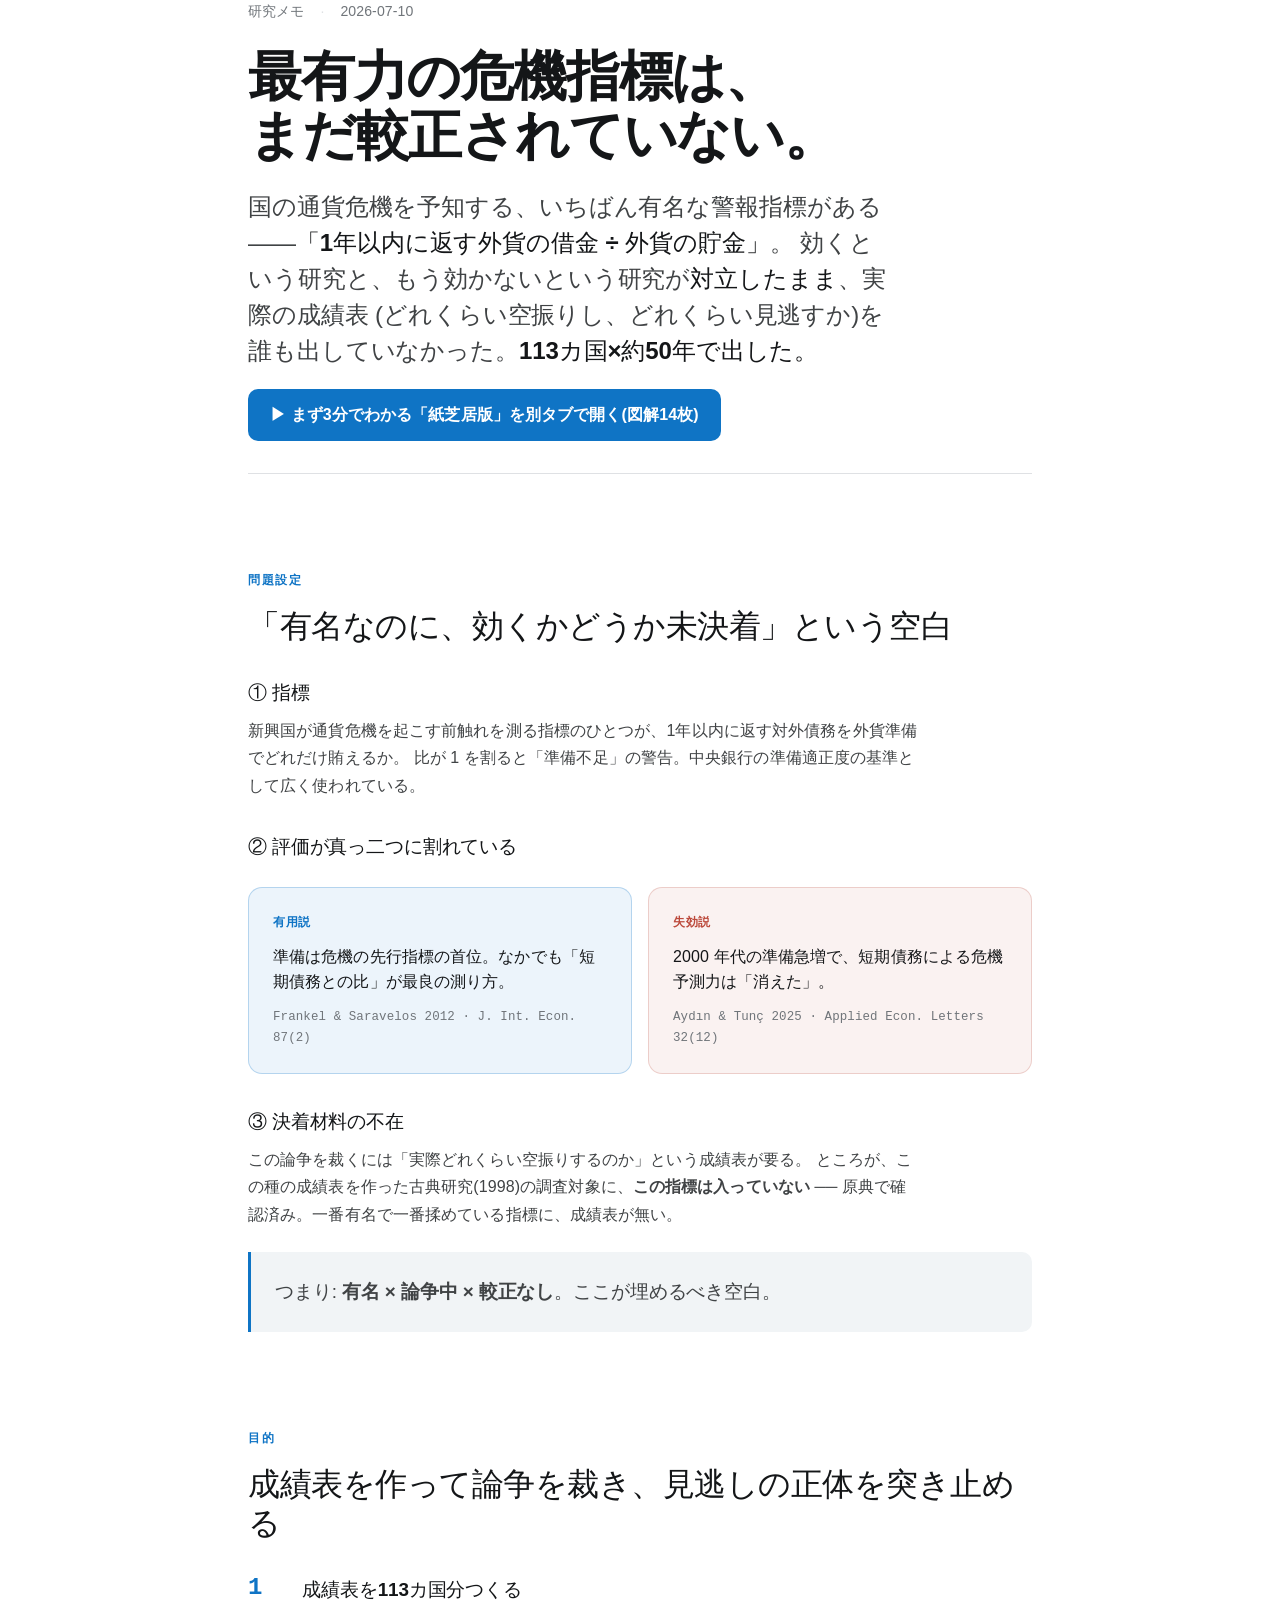
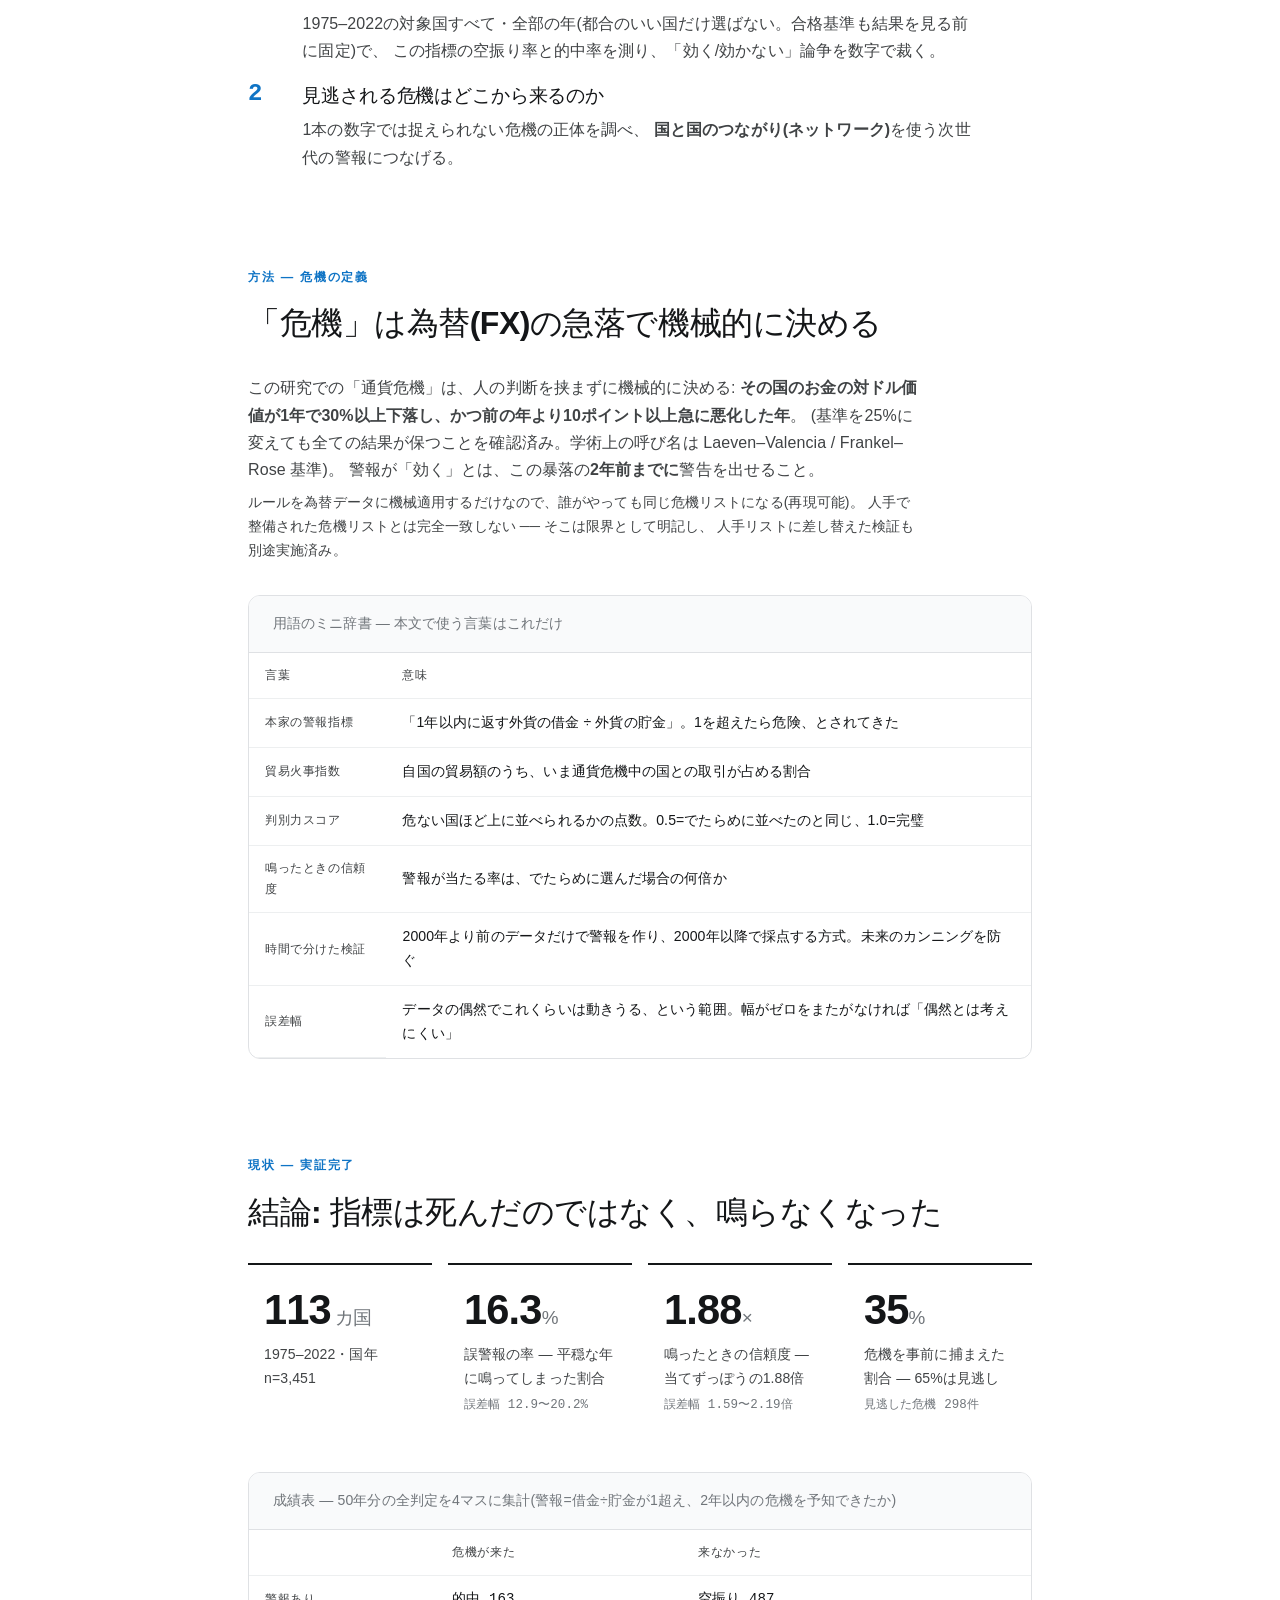
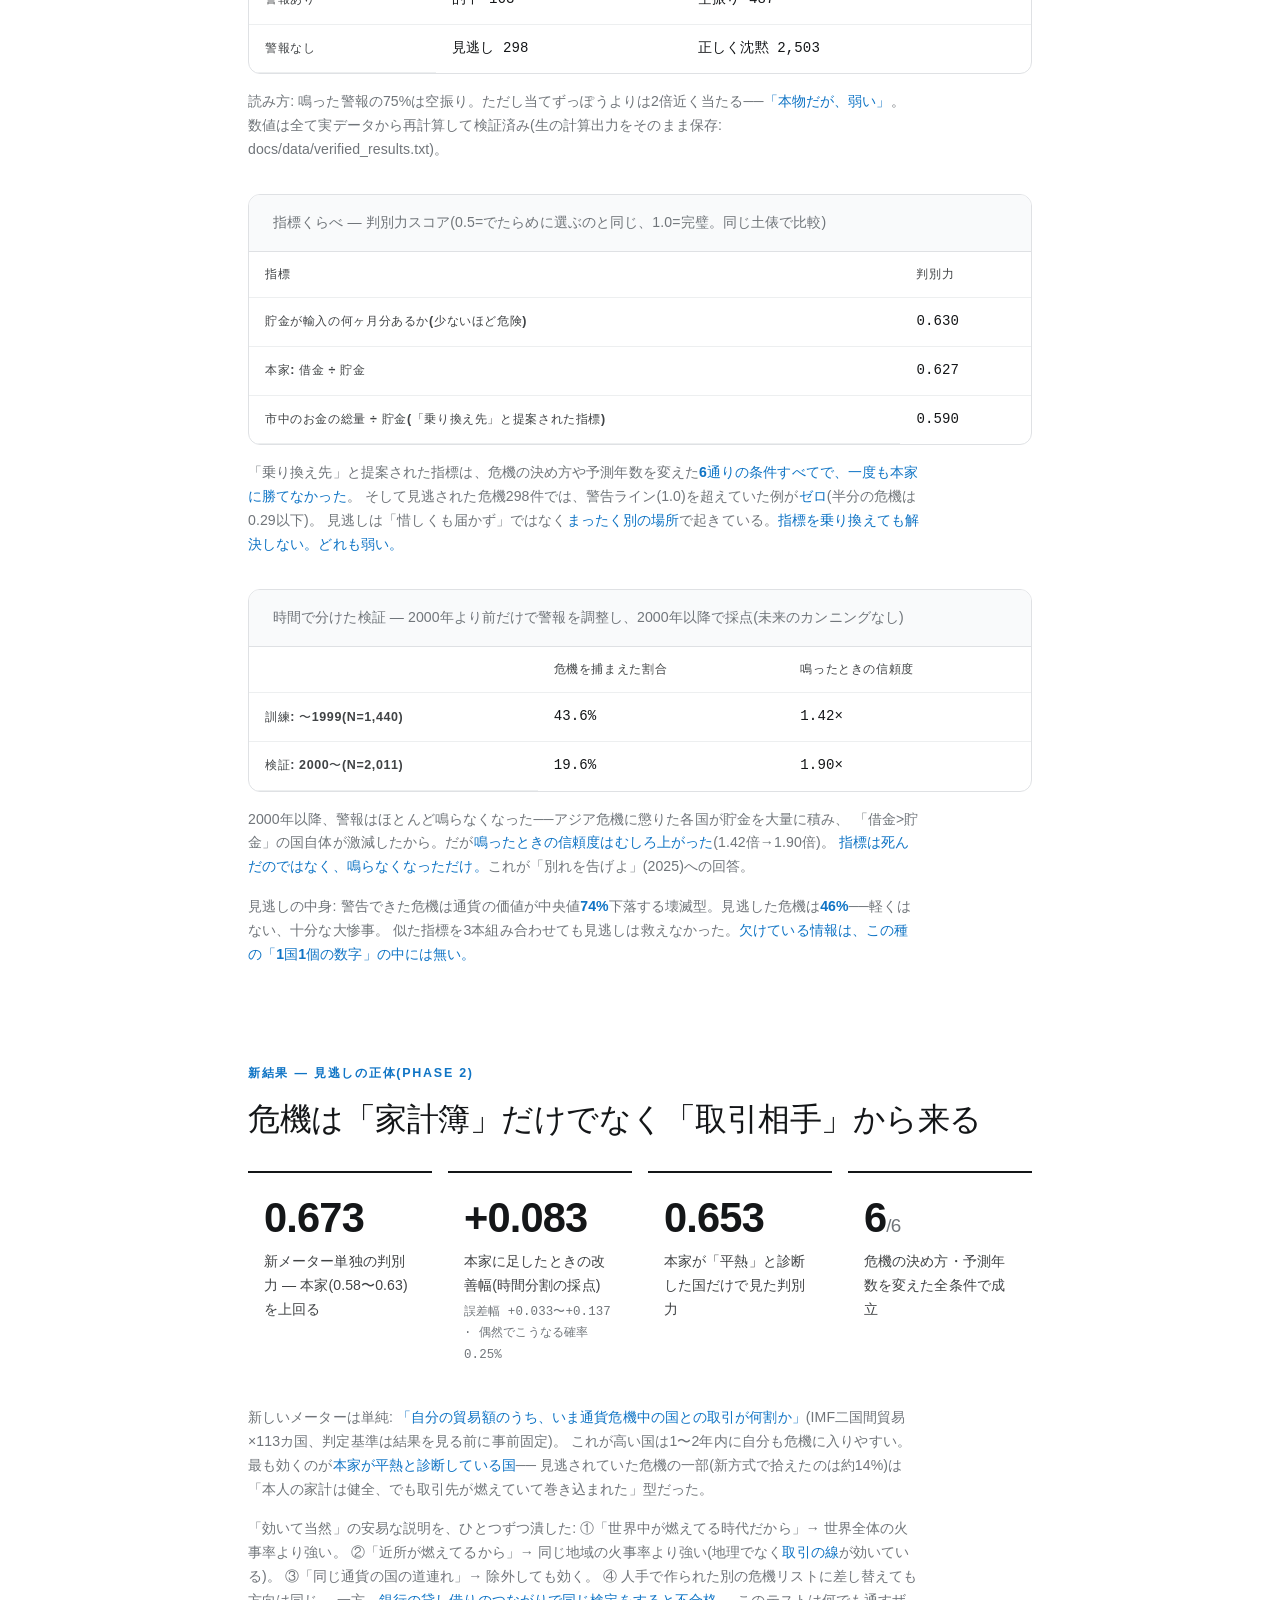
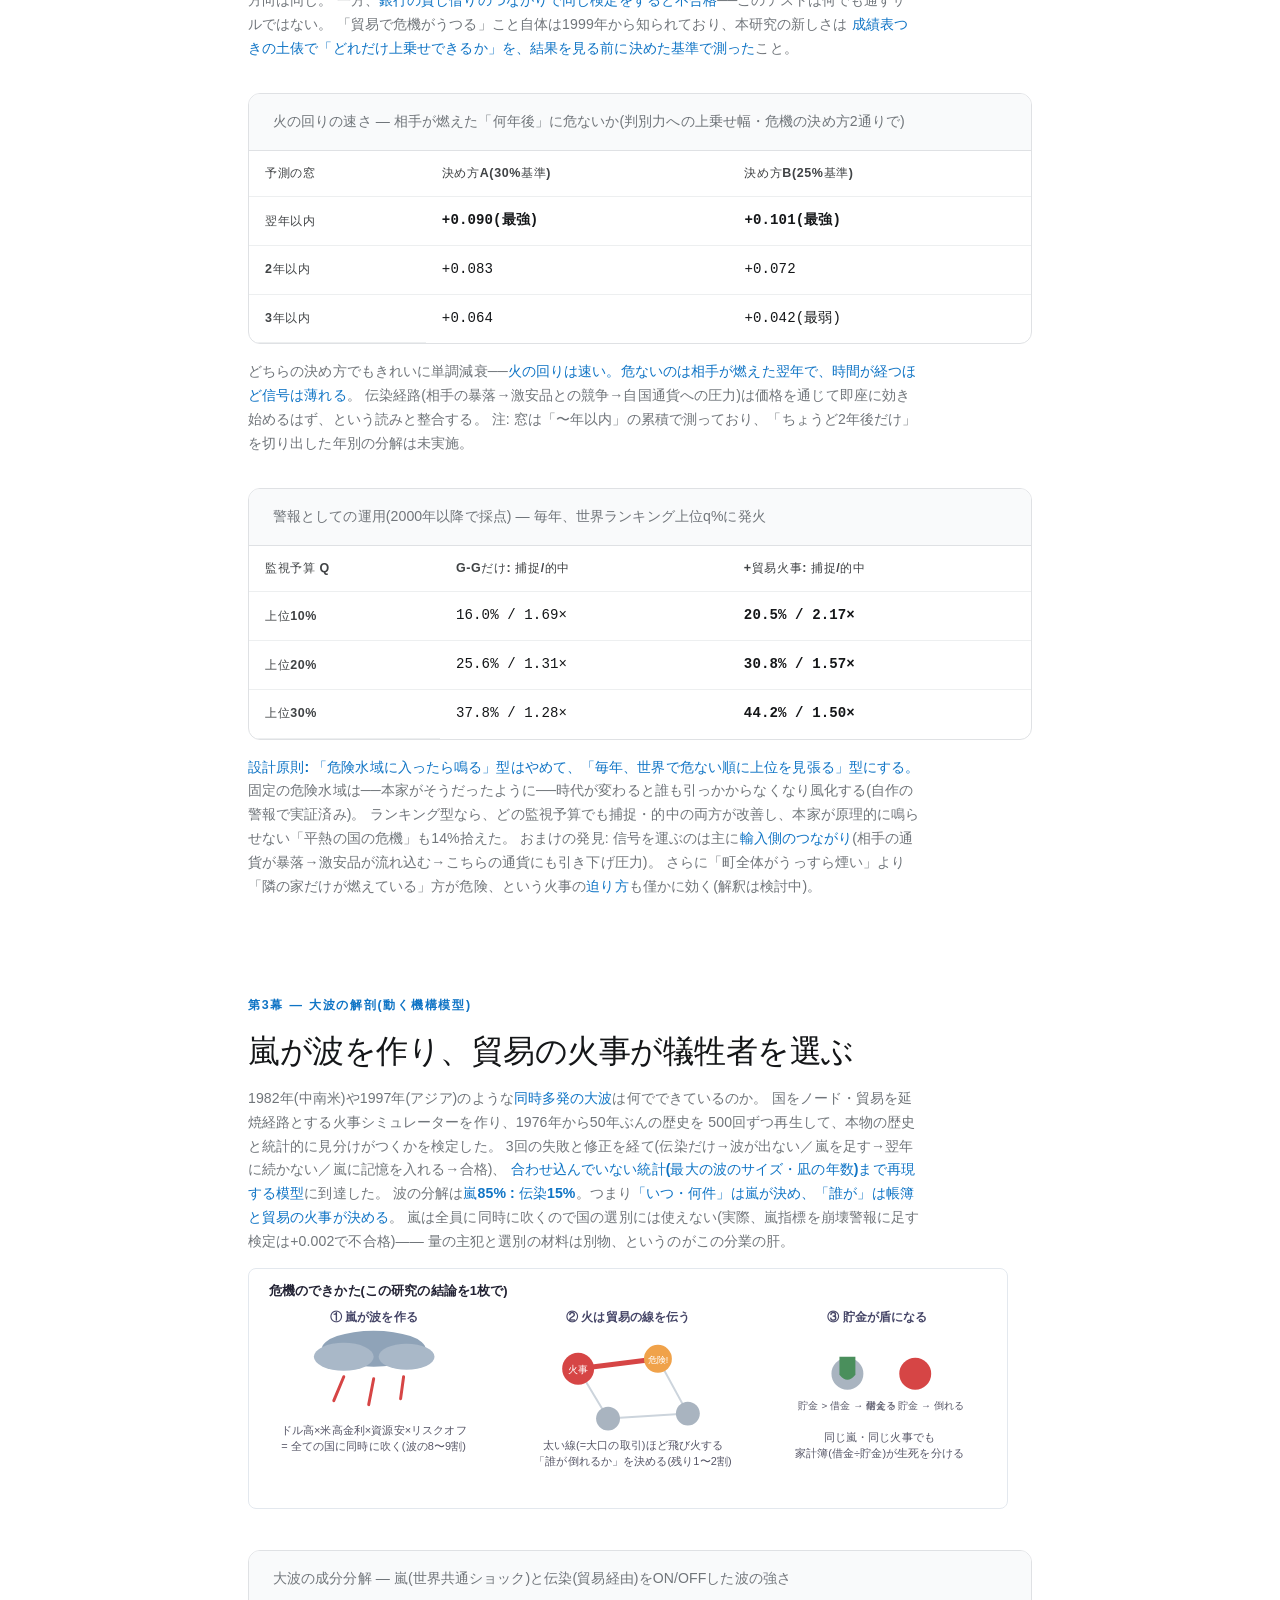
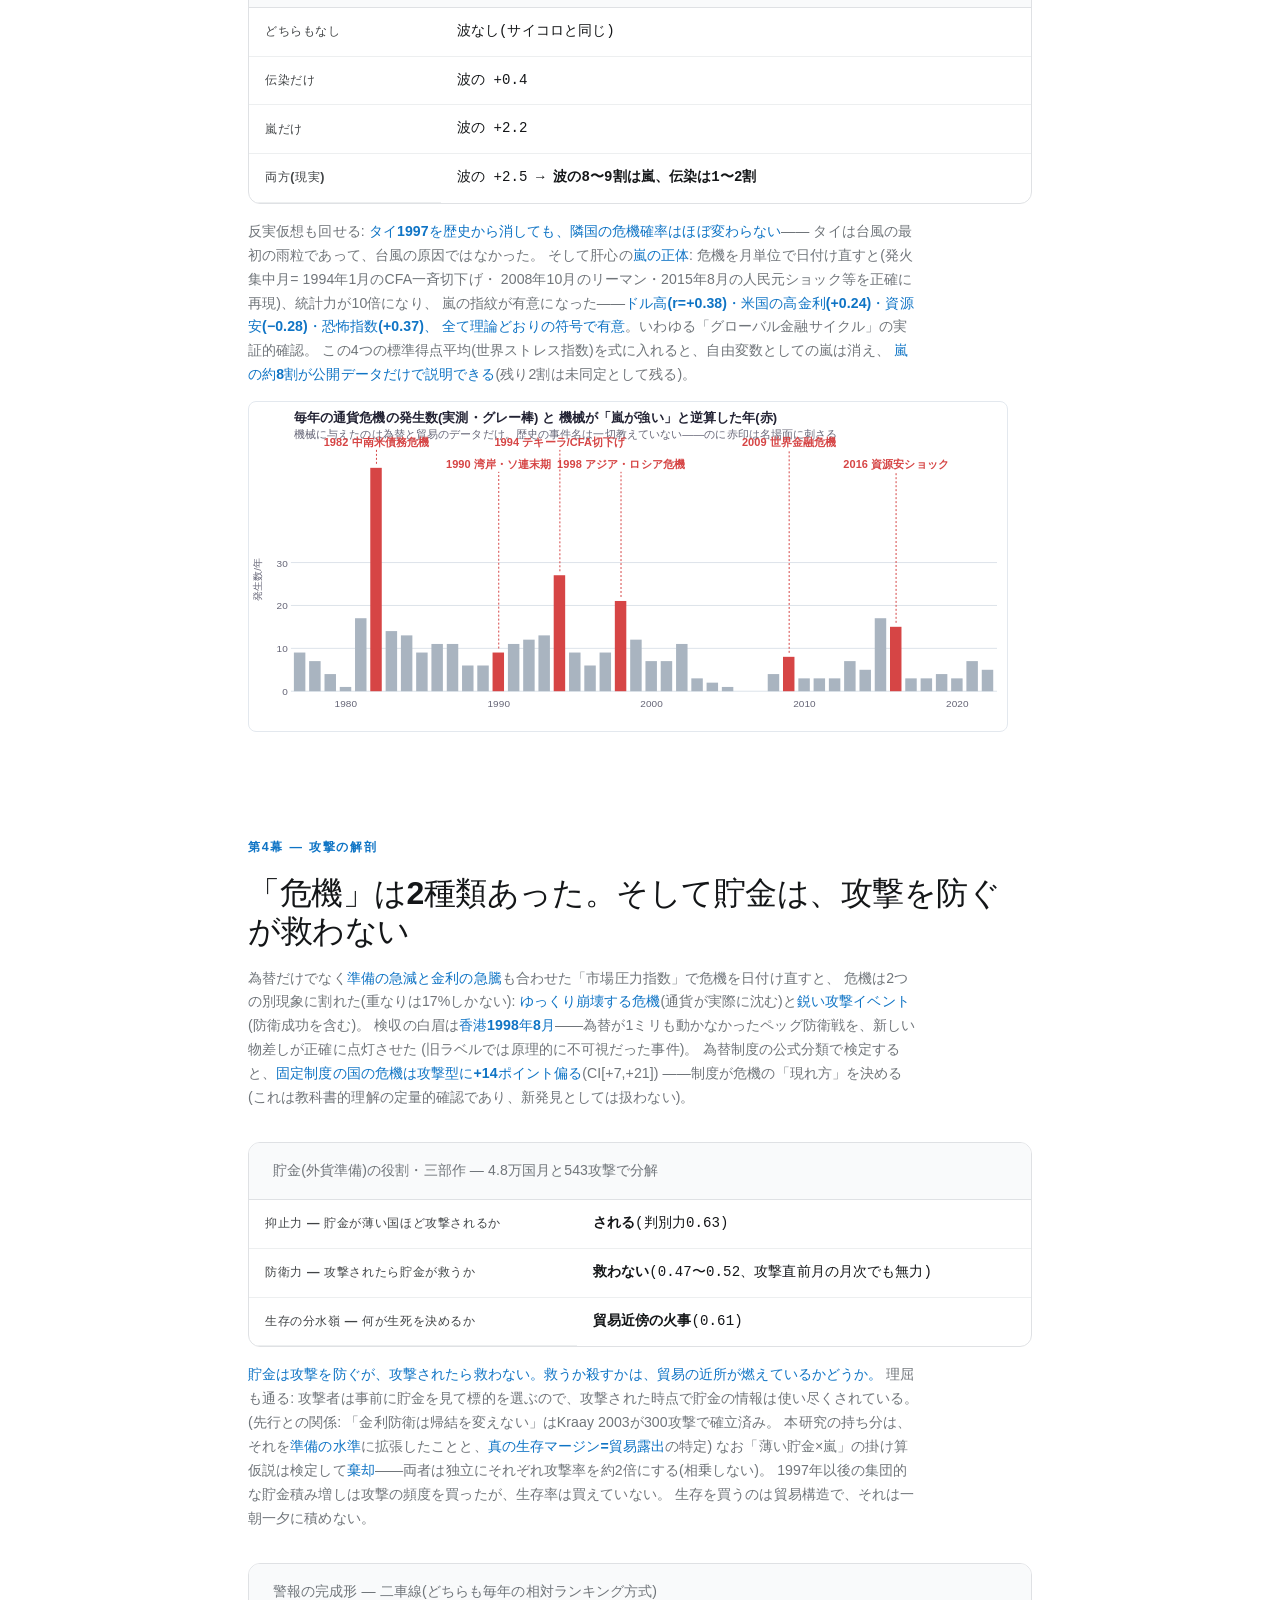
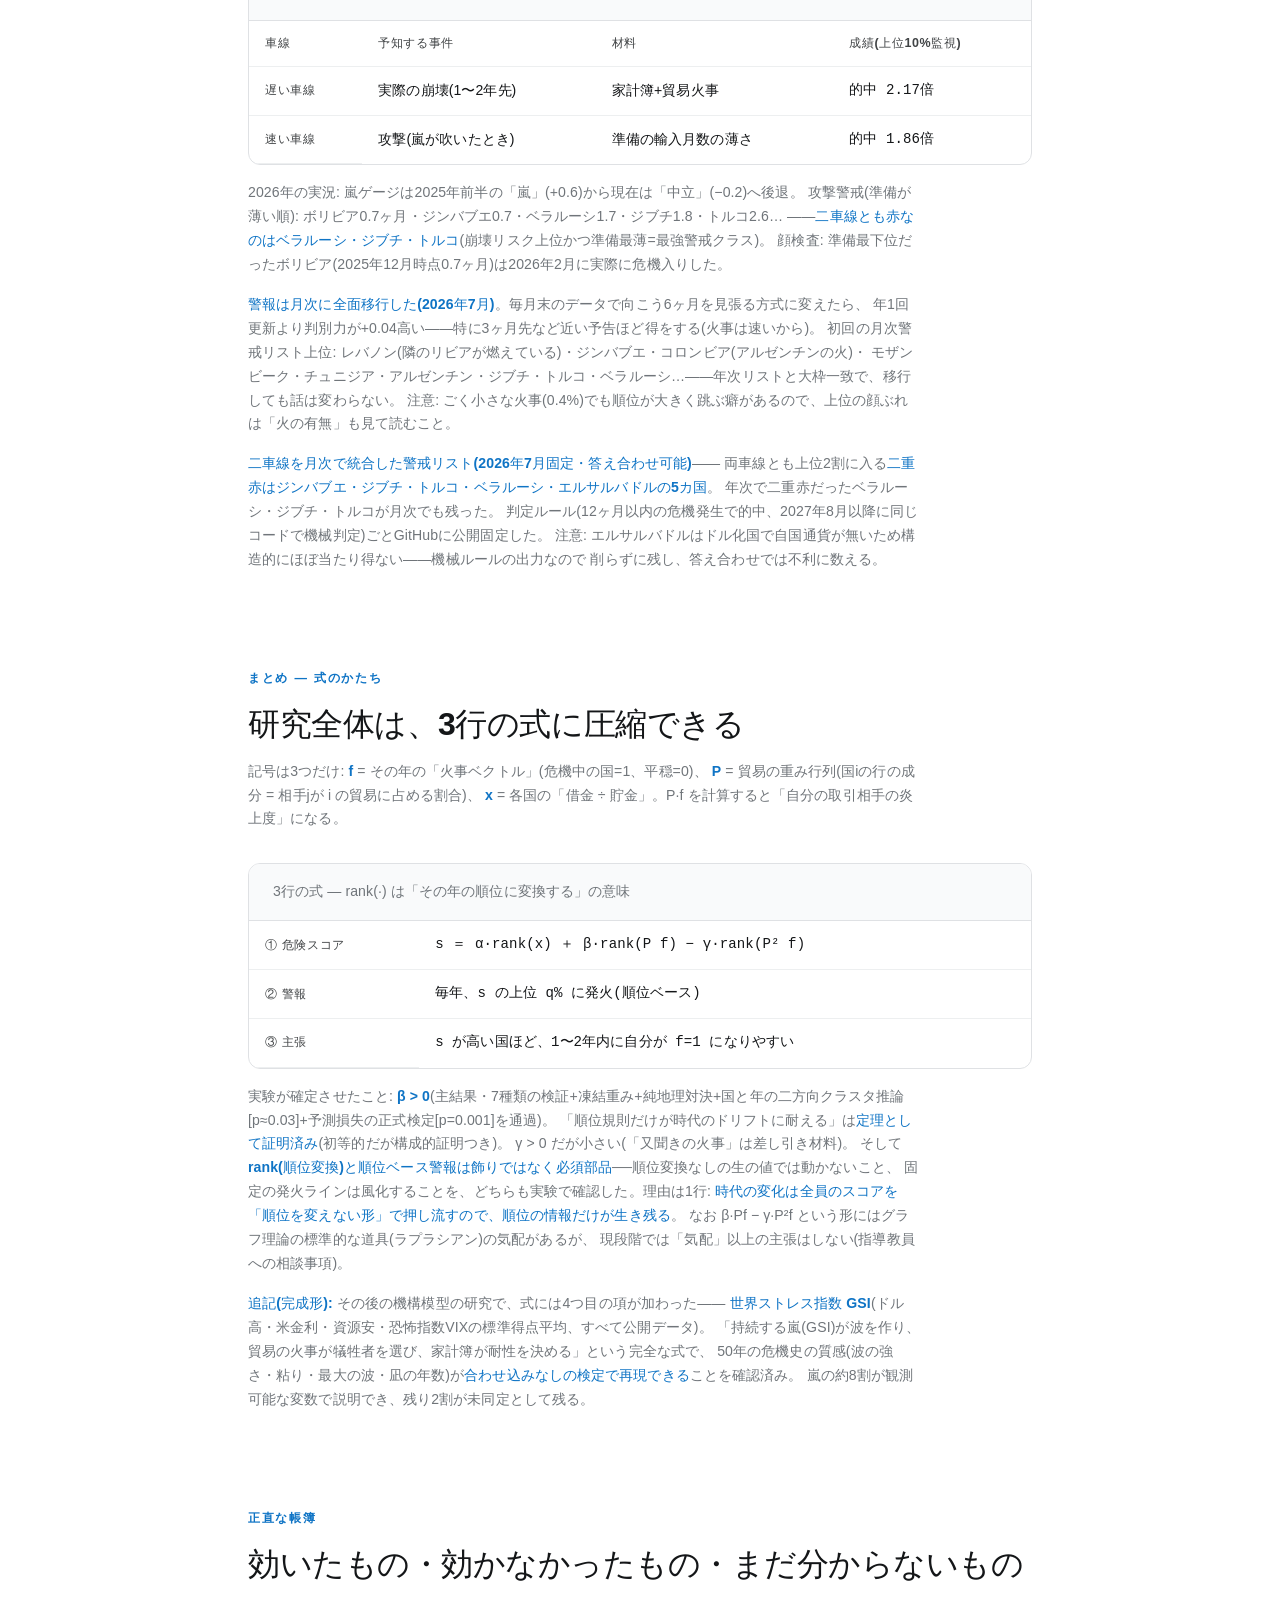
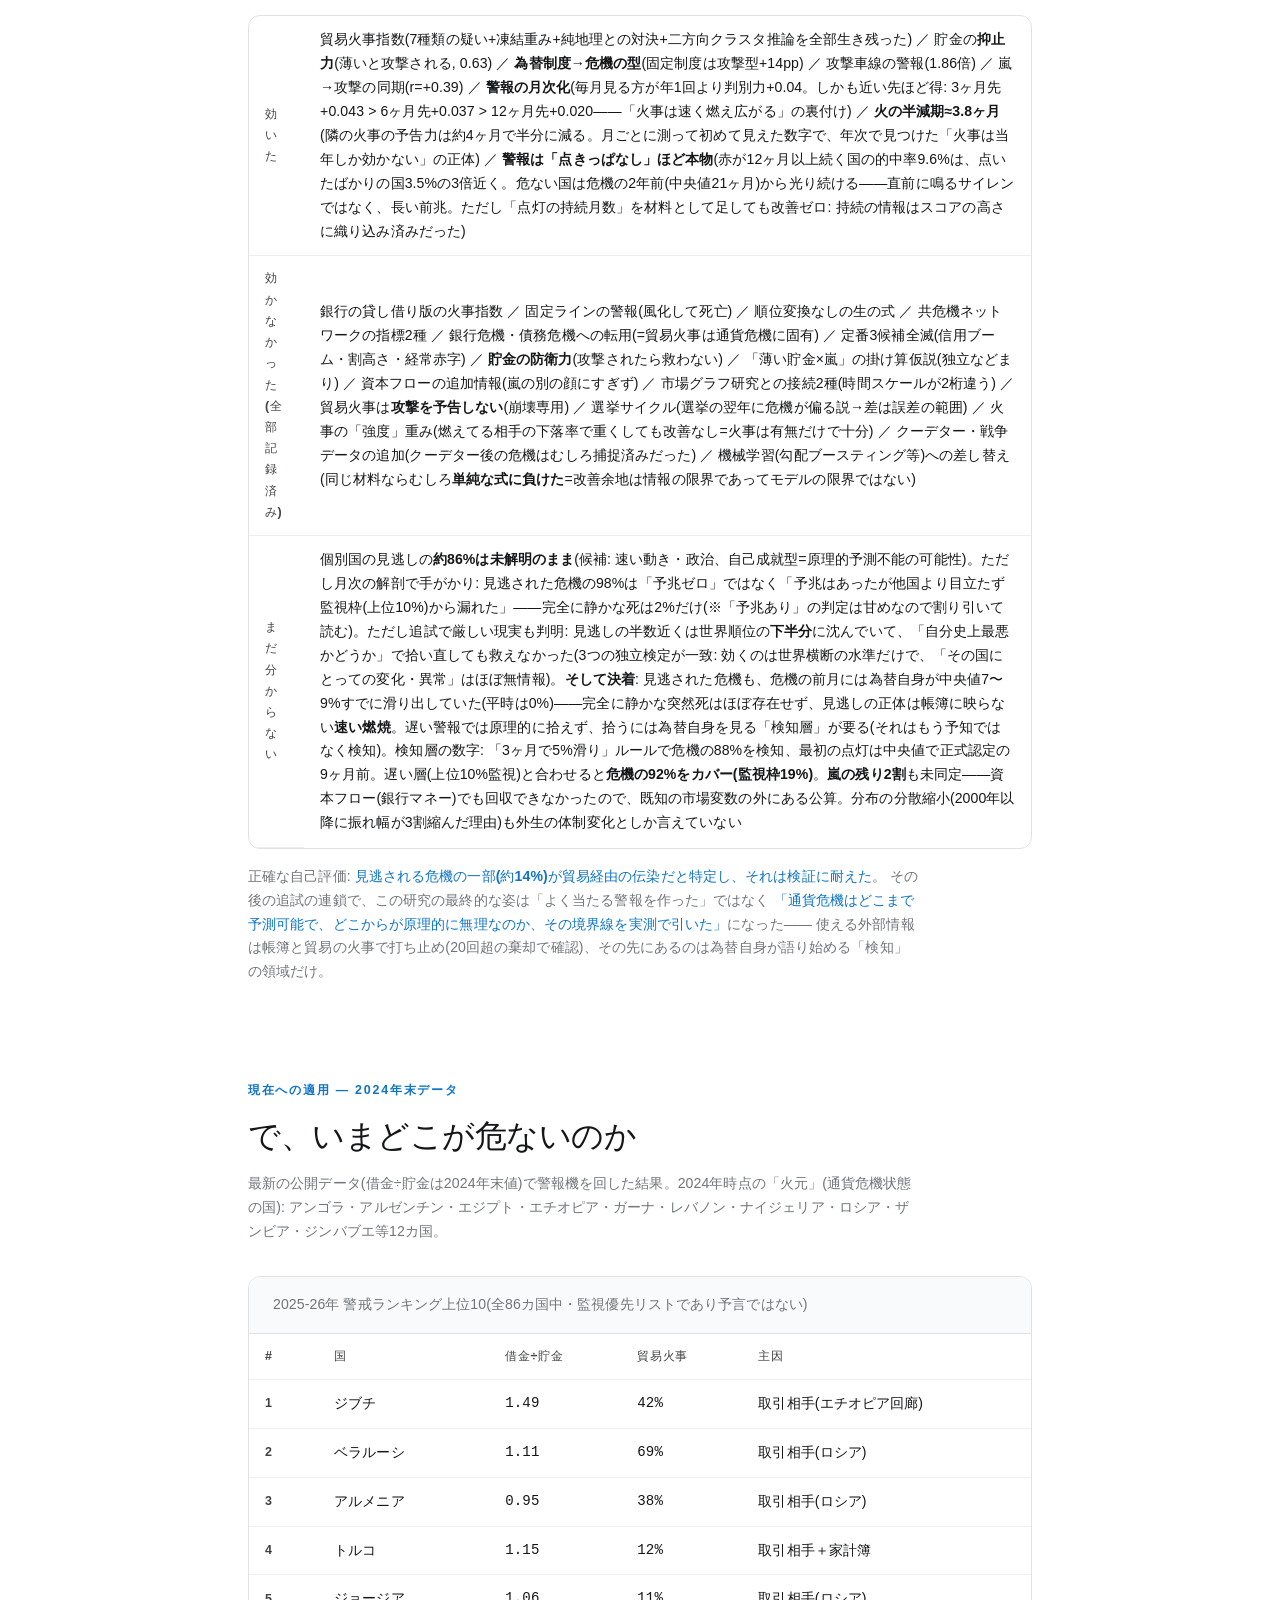
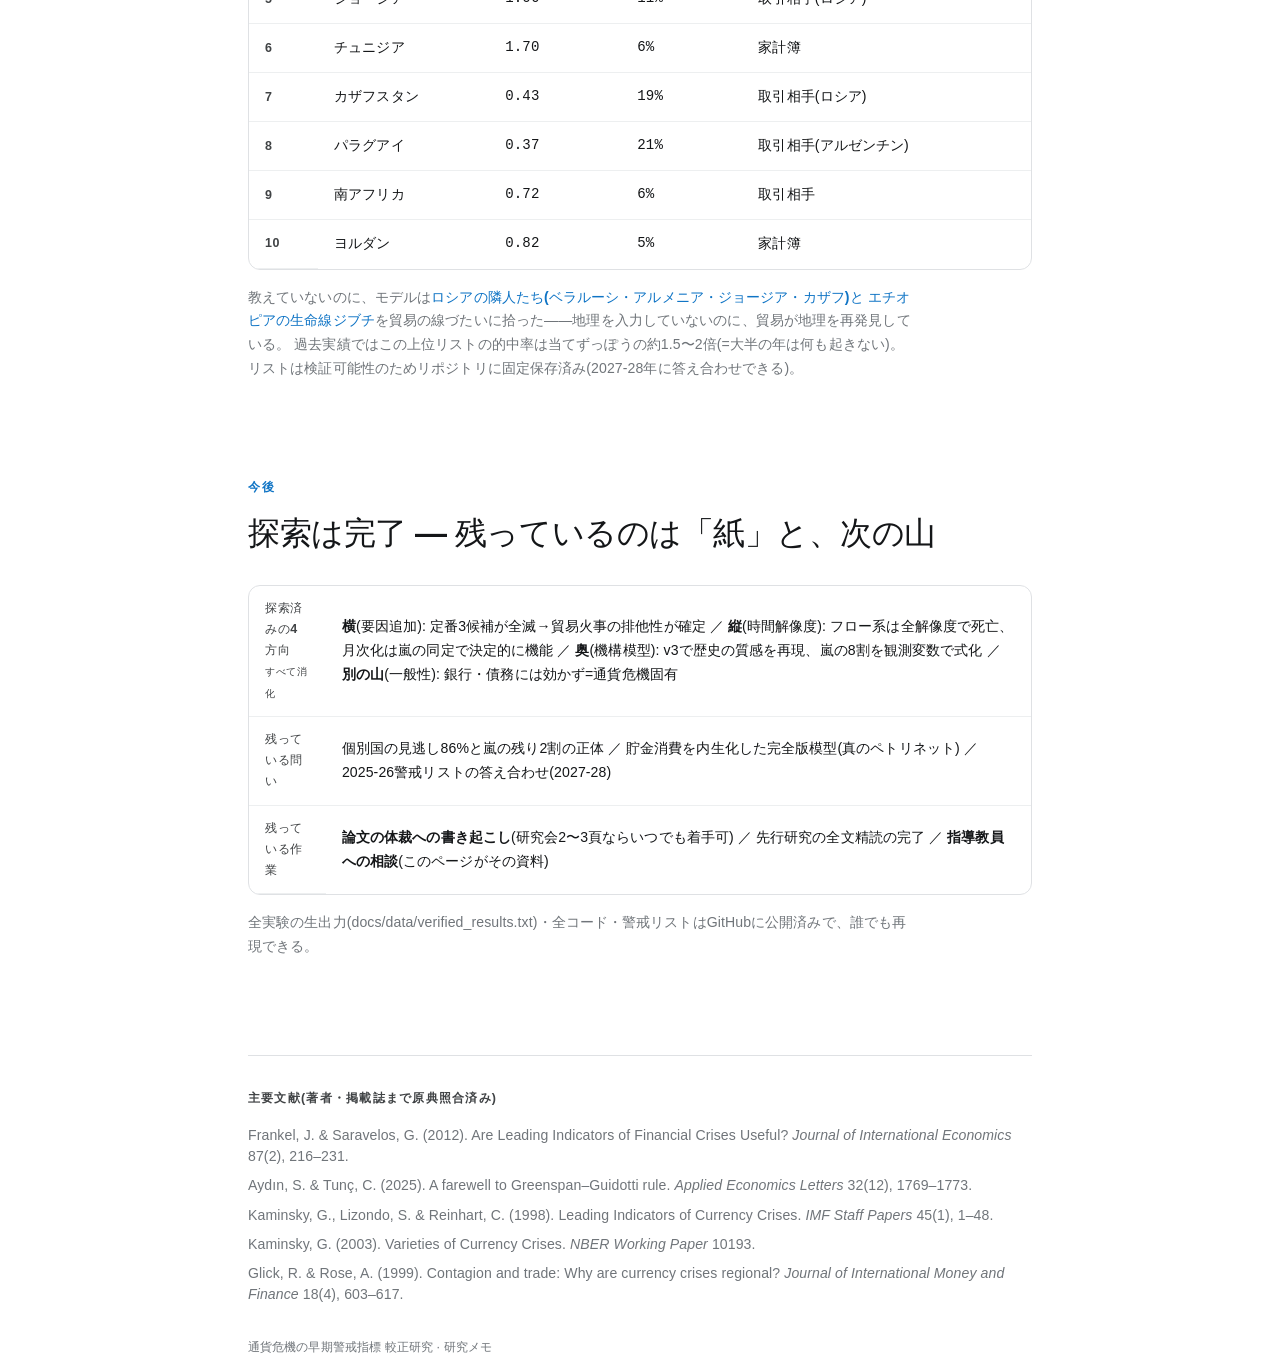
==== commit 2d68bf1a: "docs: 嵐85/15の分業(いつ何件vs誰が)と「予測可能性の境界線」の自己定義をHTMLに明文化" ====
--- a/advisor_brief.html
+++ b/advisor_brief.html
@@ -579,6 +579,9 @@
       500回ずつ再生して、本物の歴史と統計的に見分けがつくかを検定した。
       3回の失敗と修正を経て(伝染だけ→波が出ない／嵐を足す→翌年に続かない／嵐に記憶を入れる→合格)、
       <b>合わせ込んでいない統計(最大の波のサイズ・凪の年数)まで再現する模型</b>に到達した。
+      波の分解は<b>嵐85% : 伝染15%</b>。つまり<b>「いつ・何件」は嵐が決め、「誰が」は帳簿と貿易の火事が決める</b>。
+      嵐は全員に同時に吹くので国の選別には使えない(実際、嵐指標を崩壊警報に足す検定は+0.002で不合格)——
+      量の主犯と選別の材料は別物、というのがこの分業の肝。
     </p>
 <div class="reveal" style="overflow-x:auto;margin:14px 0">
 <svg viewBox="0 0 760 240" xmlns="http://www.w3.org/2000/svg" style="width:100%;max-width:760px;background:#fff;border:1px solid #e3e8ee;border-radius:8px">
@@ -759,8 +762,10 @@
       </table>
     </div>
     <p class="verify reveal">
-      正確な自己評価: <b>見逃される危機の一部(約14%)が貿易経由の伝染だと特定し、それは検証に耐えた。残りの大半は未解明</b>。
-      どこまでが「まだ見つけていない情報」で、どこからが「本質的な予測不能」なのか──それが次の問い。
+      正確な自己評価: <b>見逃される危機の一部(約14%)が貿易経由の伝染だと特定し、それは検証に耐えた</b>。
+      その後の追試の連鎖で、この研究の最終的な姿は「よく当たる警報を作った」ではなく
+      <b>「通貨危機はどこまで予測可能で、どこからが原理的に無理なのか、その境界線を実測で引いた」</b>になった——
+      使える外部情報は帳簿と貿易の火事で打ち止め(20回超の棄却で確認)、その先にあるのは為替自身が語り始める「検知」の領域だけ。
     </p>
   </section>
 
